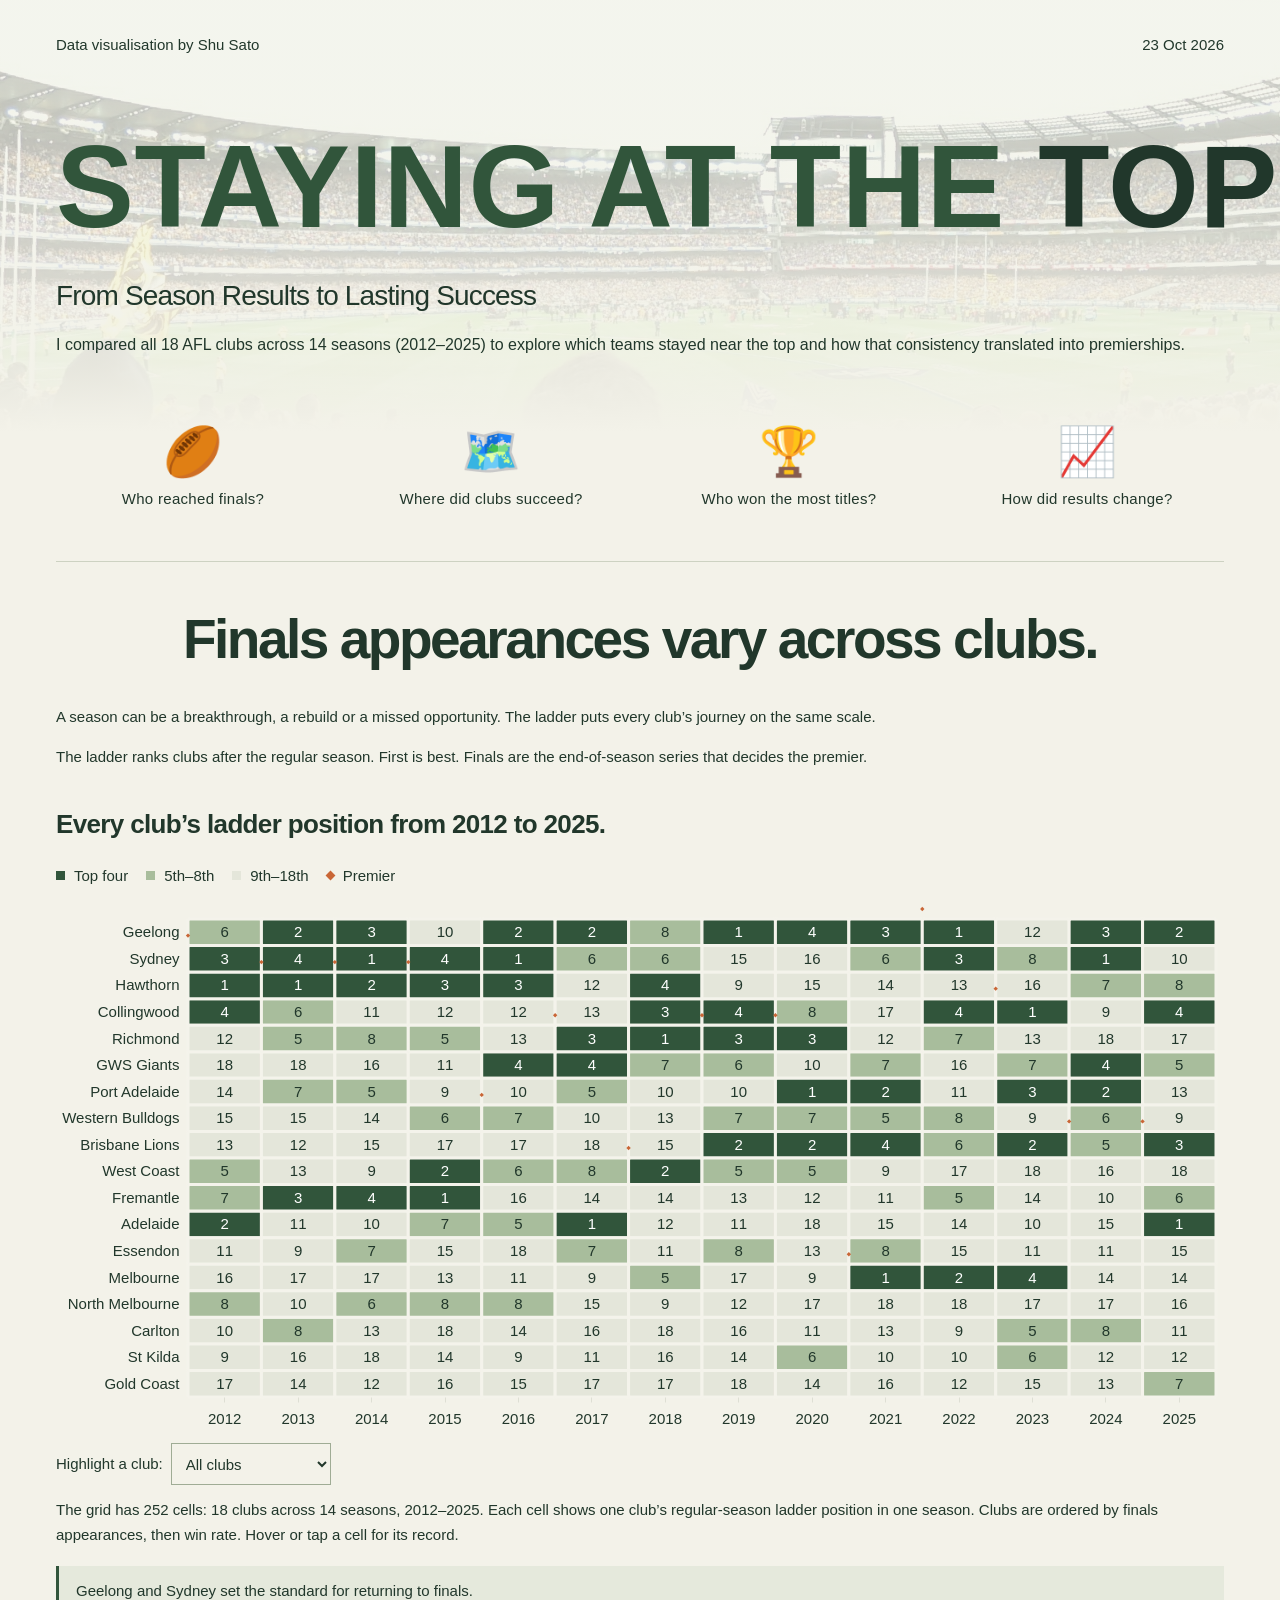
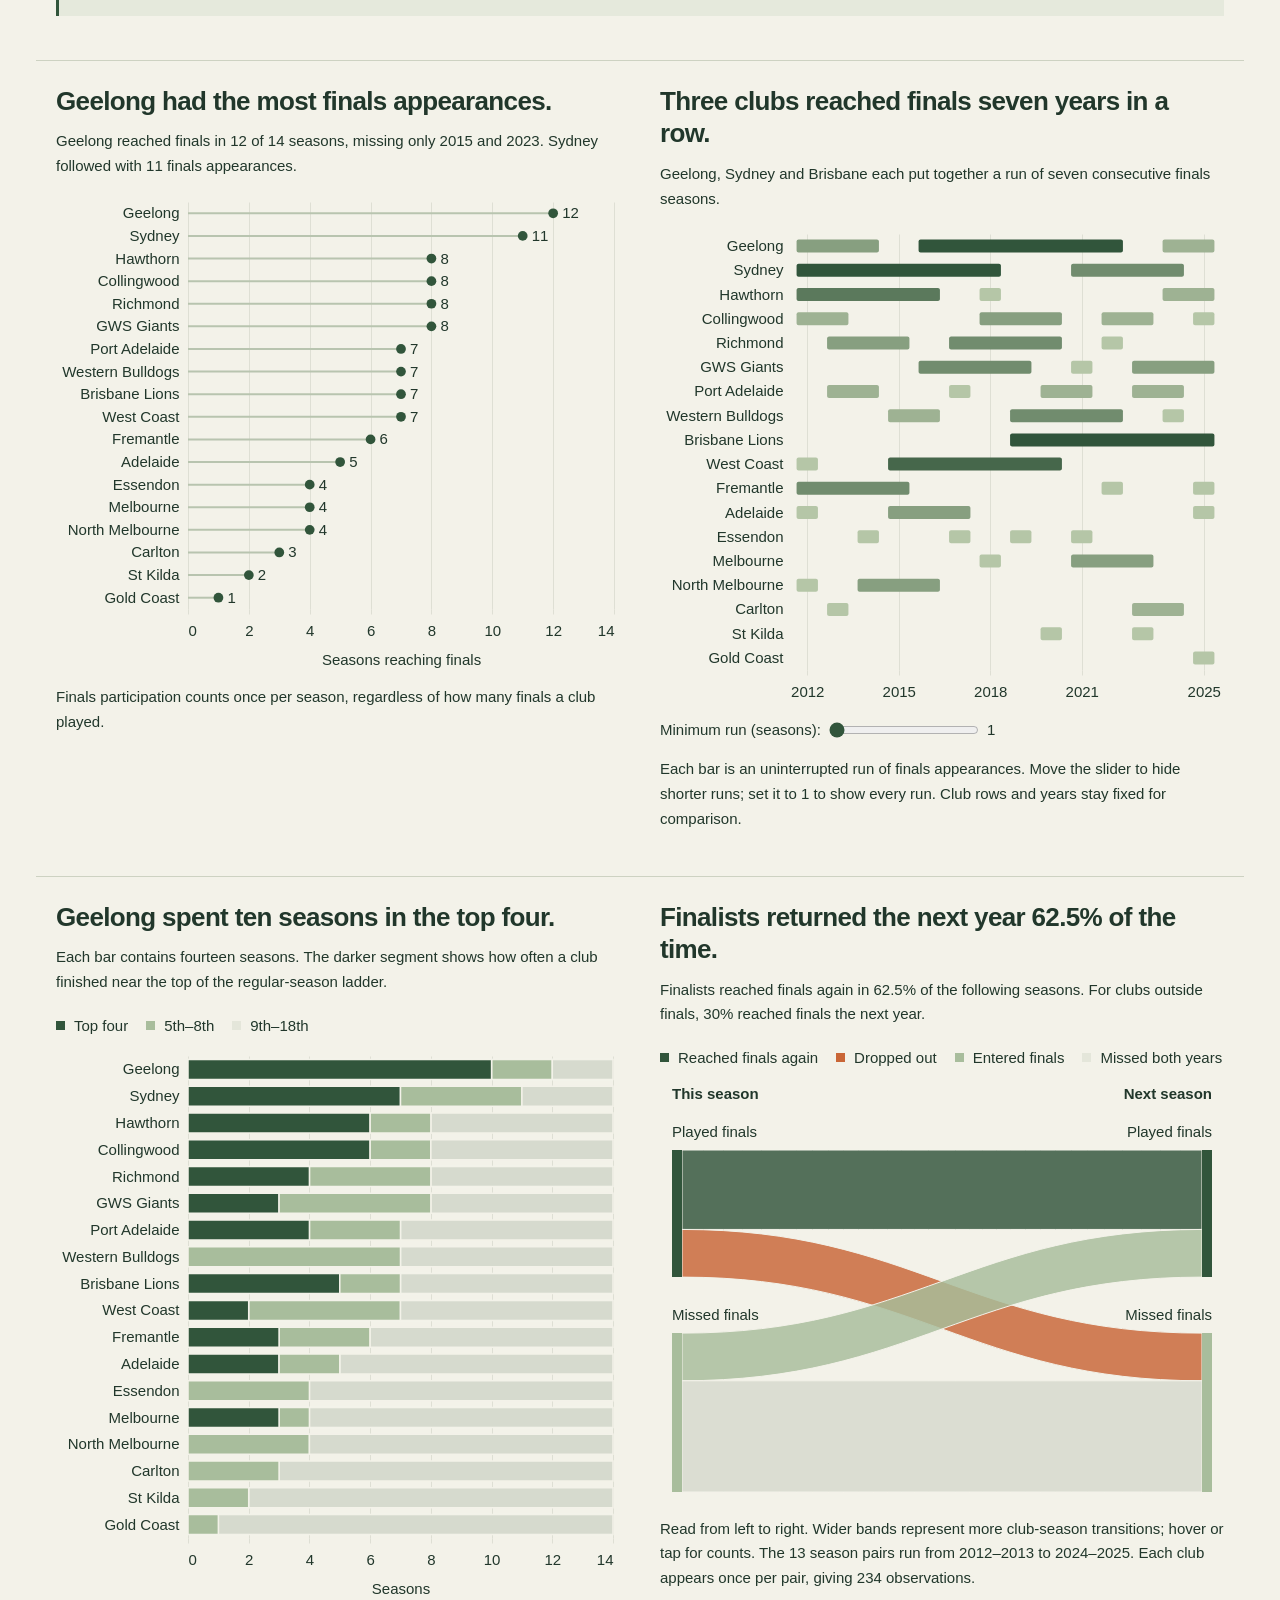
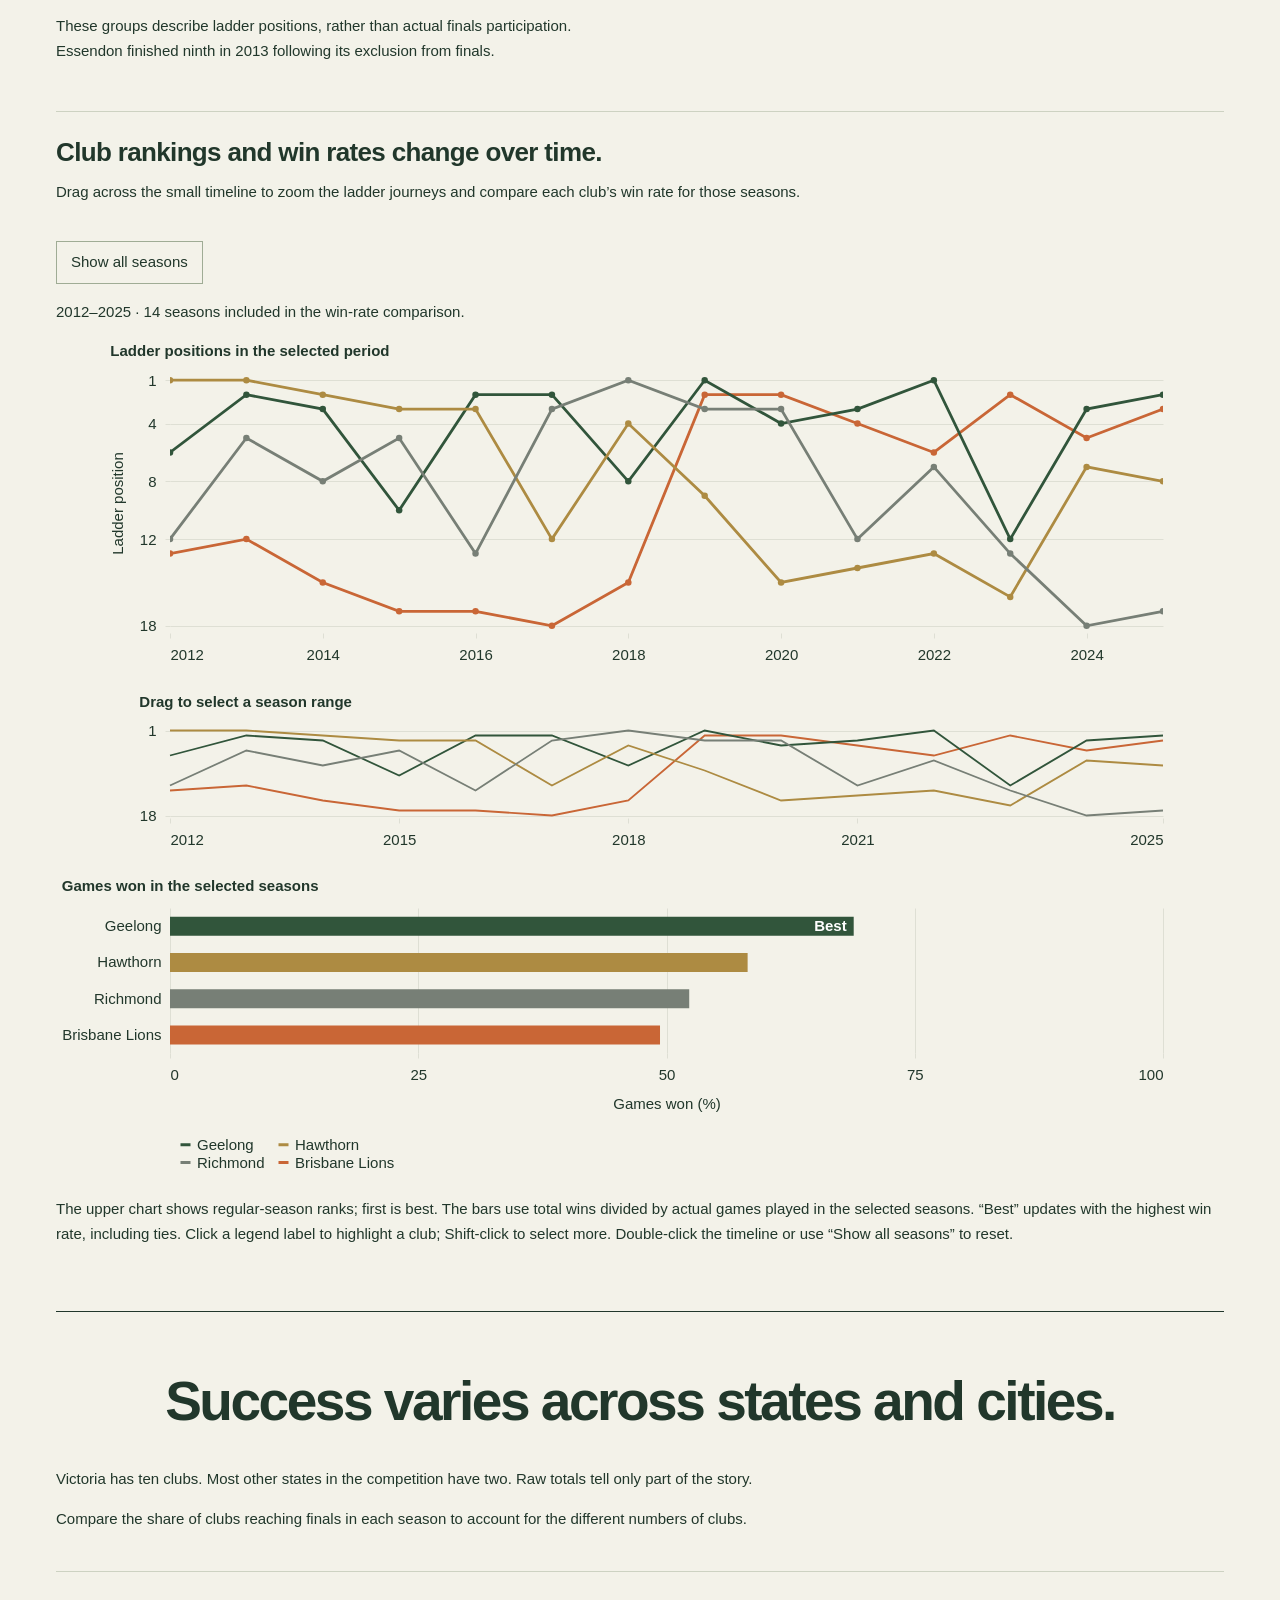
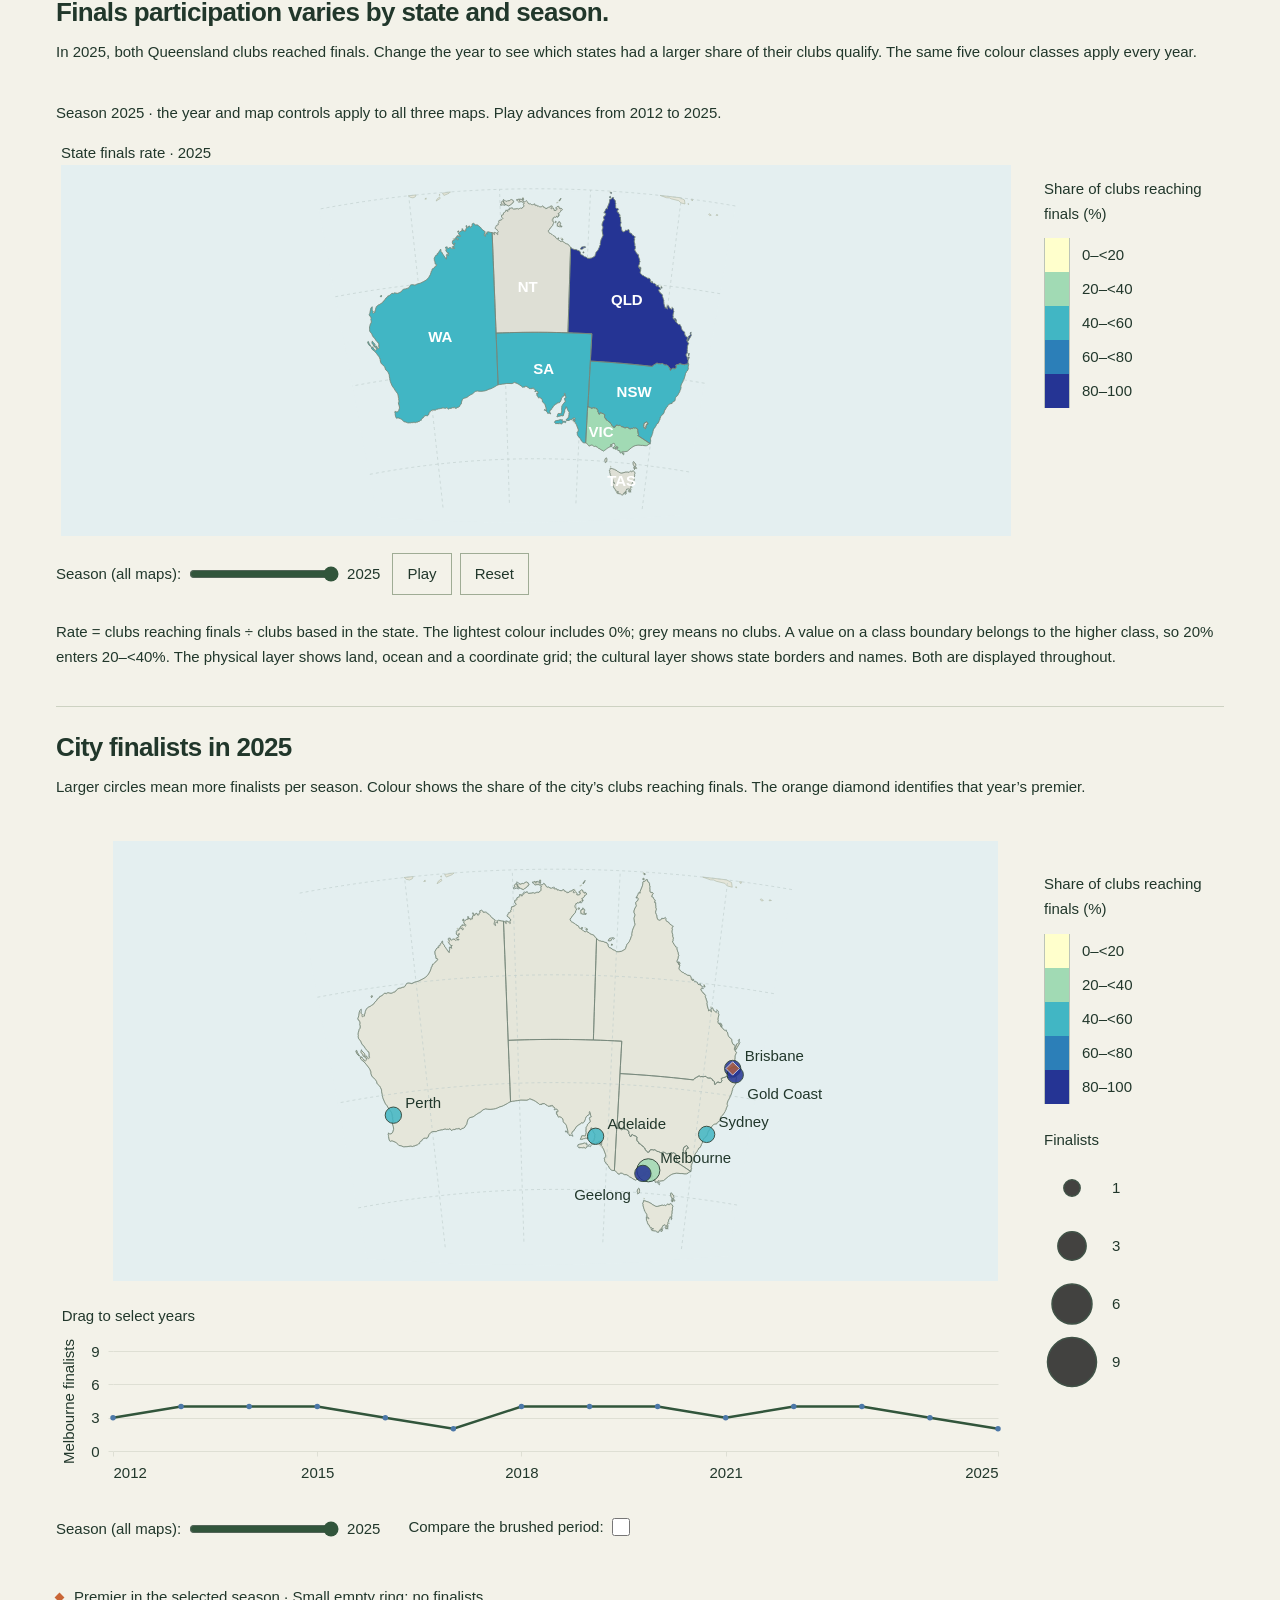
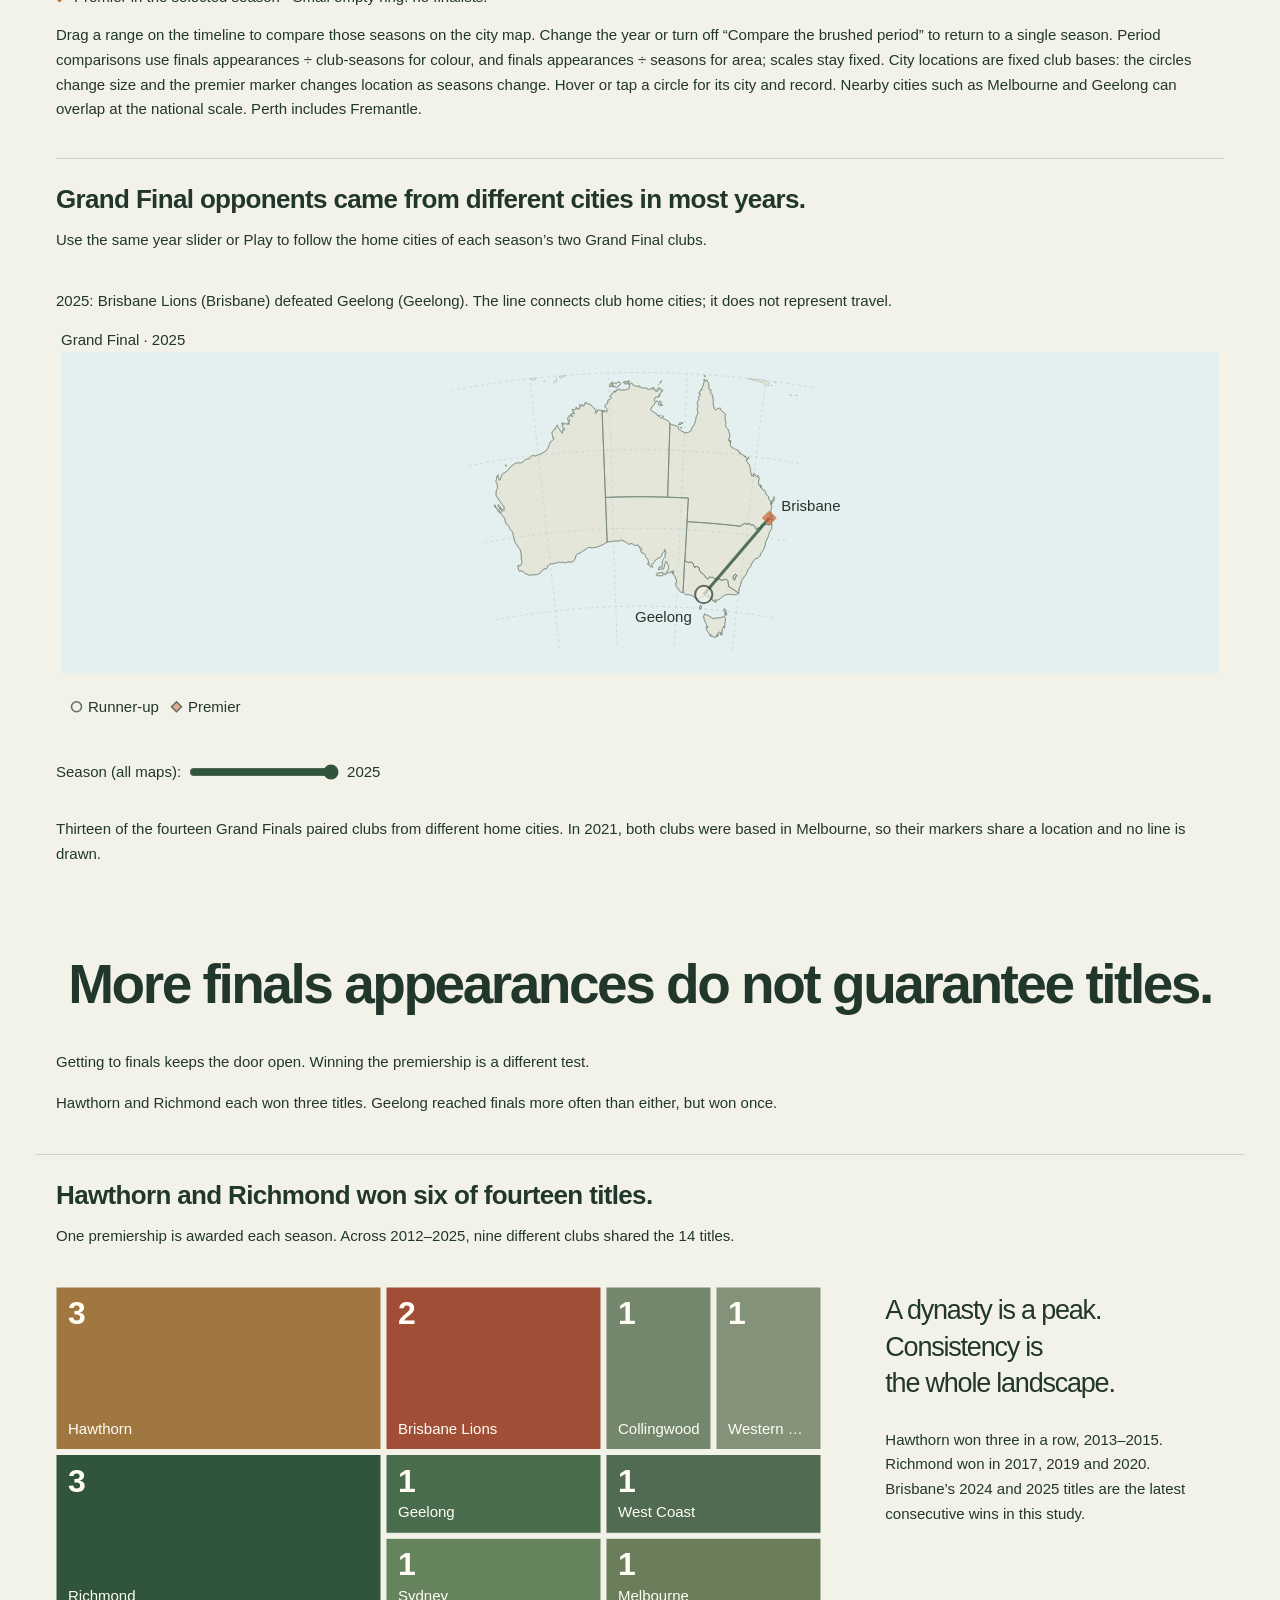
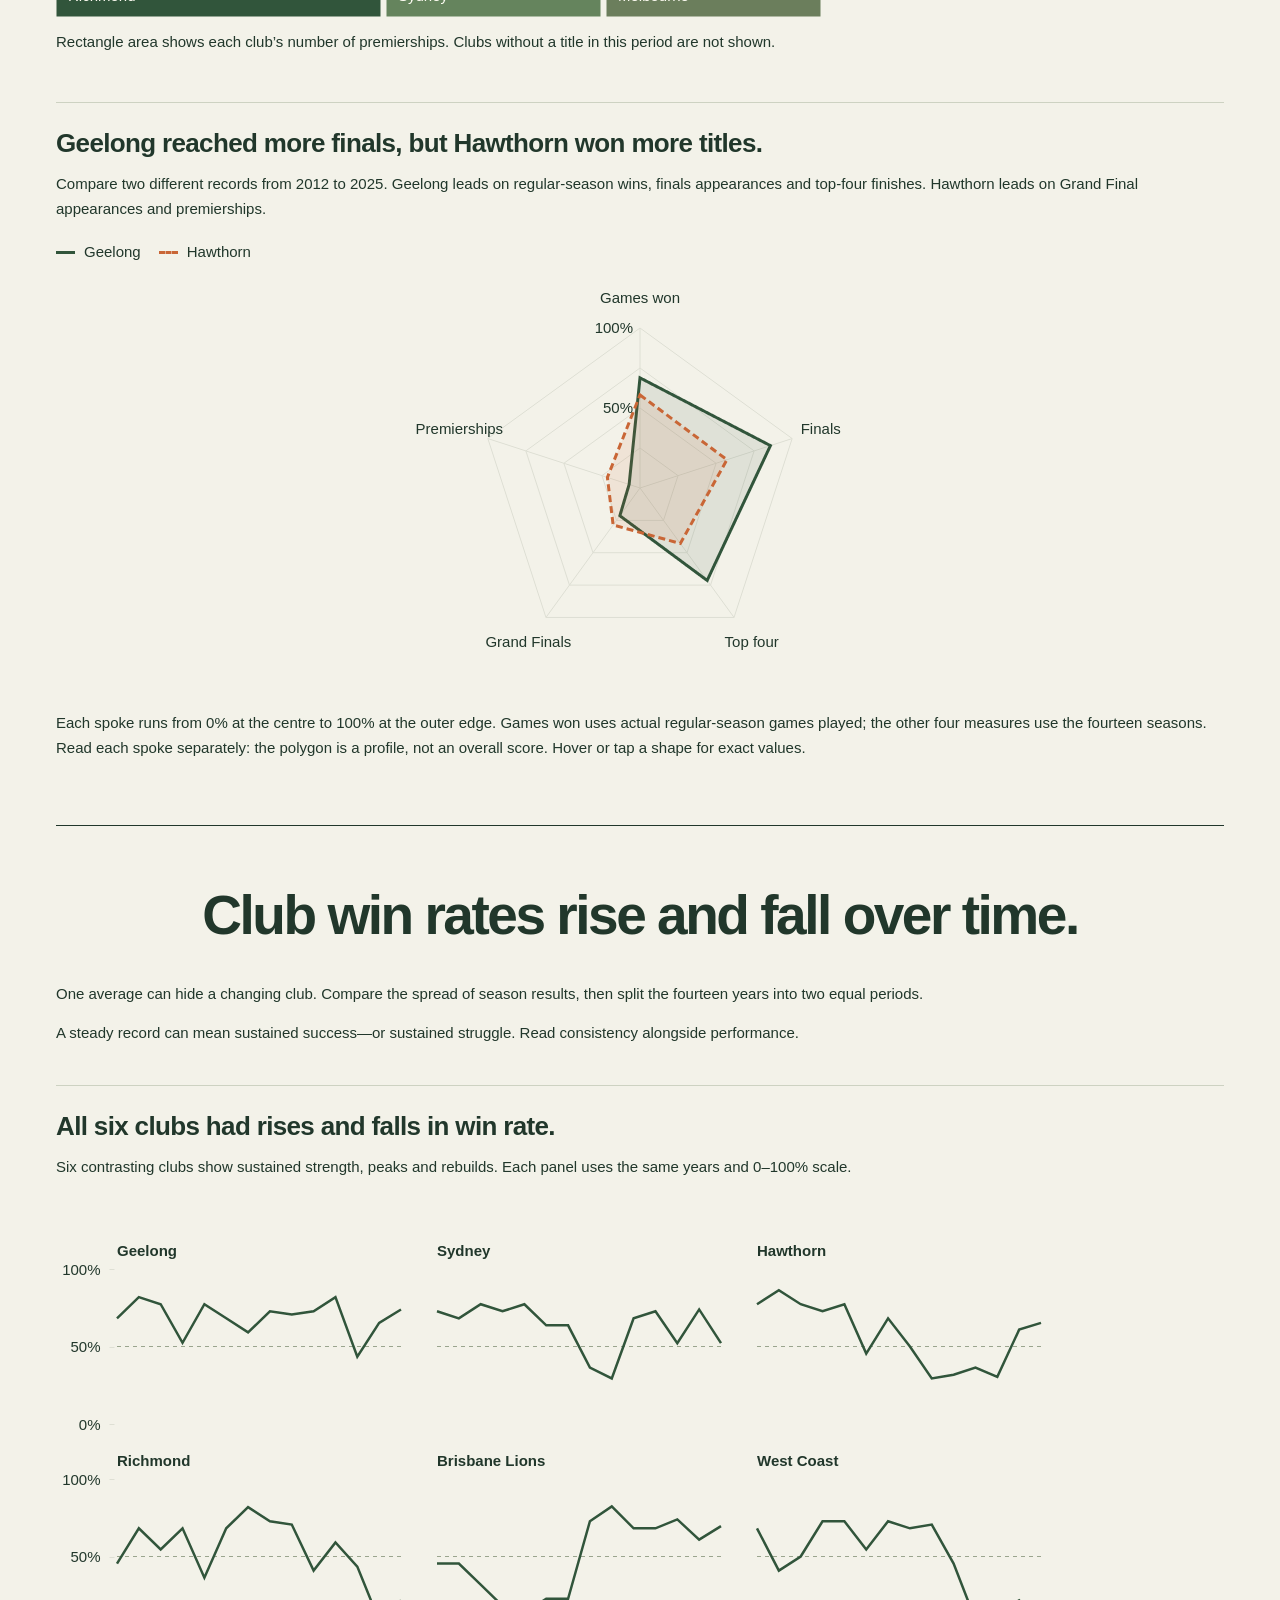
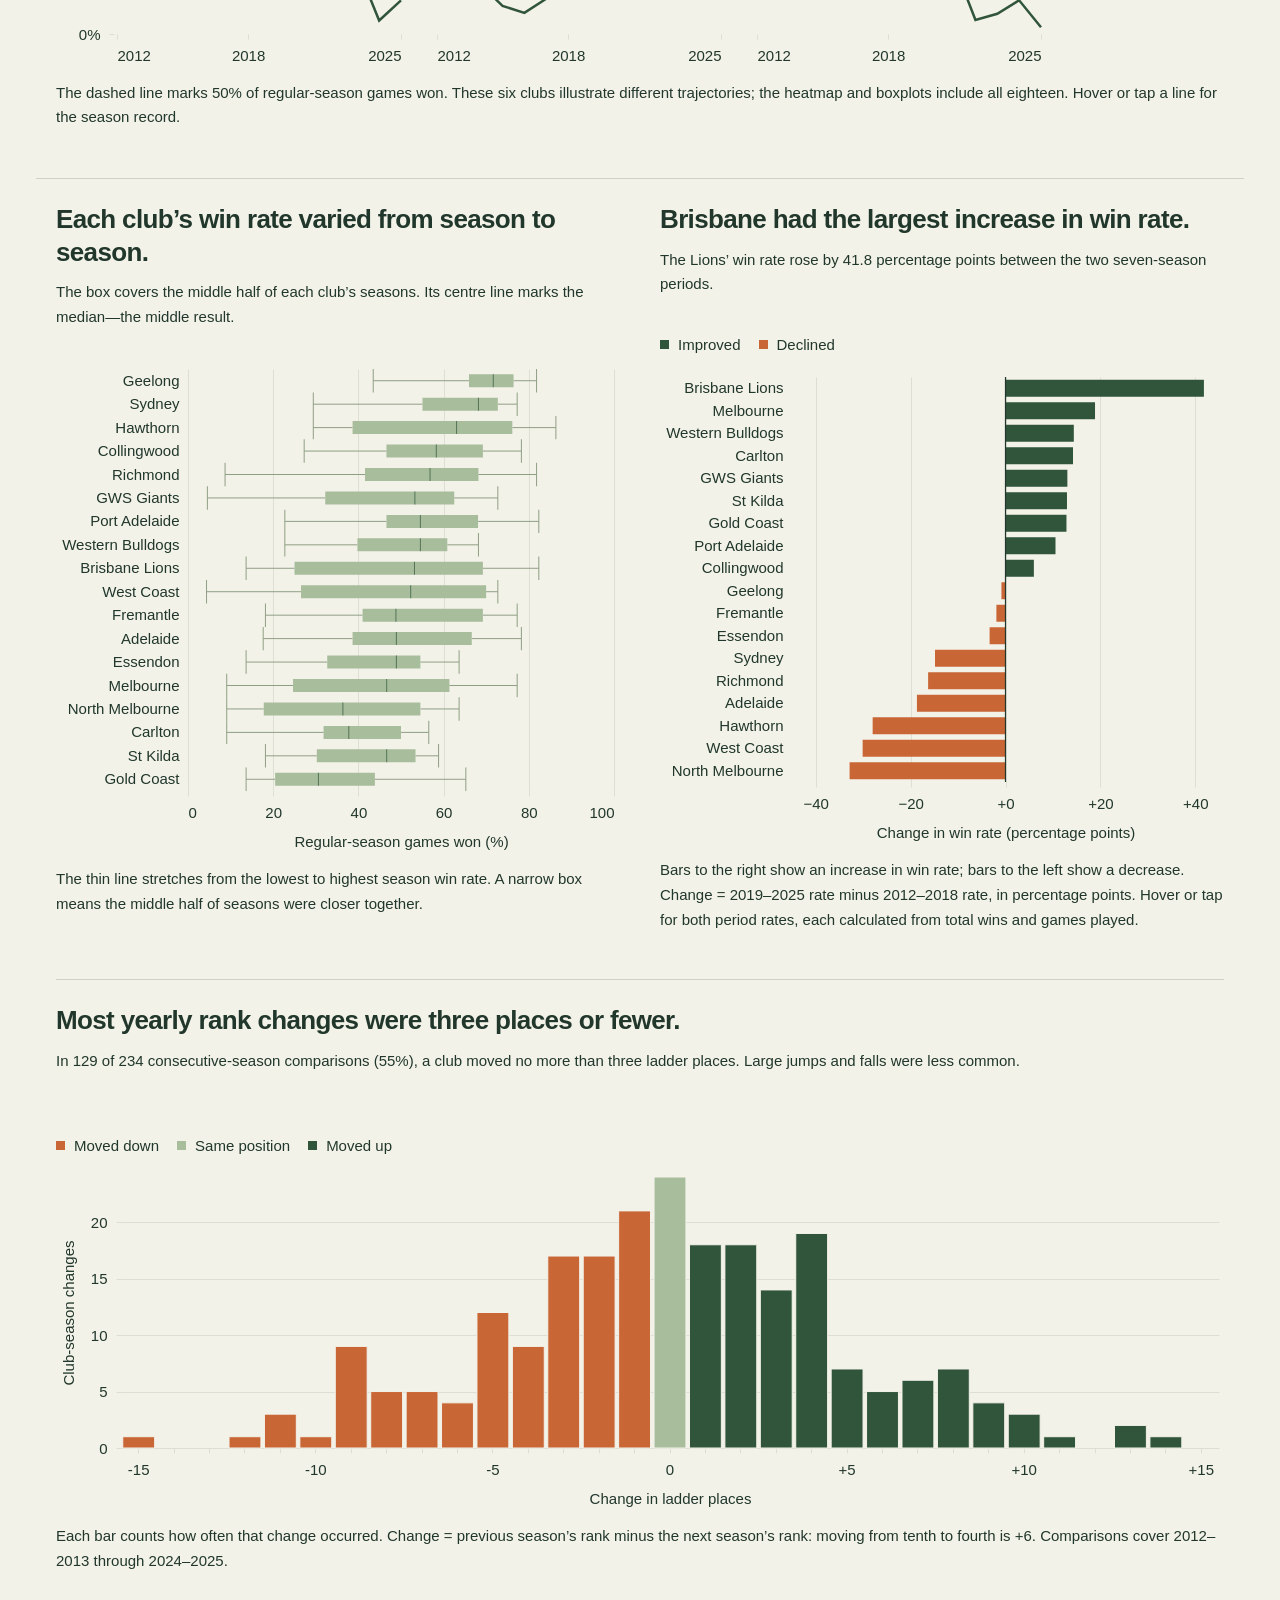
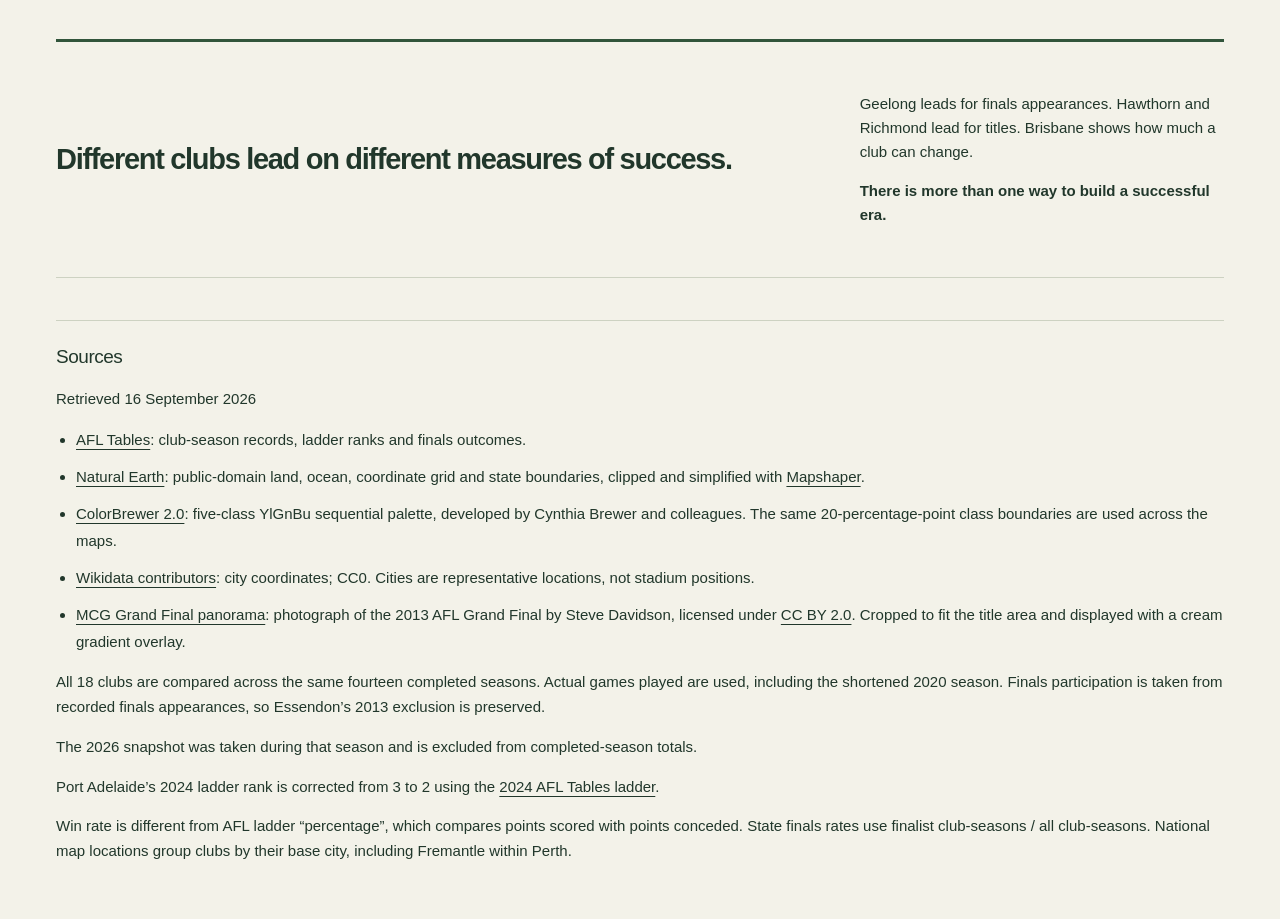
==== prototype/index.html @ c834de0d "Move the circle legend below the colour legend" ====
<!doctype html>
<html lang="en-AU">
<head>
  <meta charset="utf-8">
  <meta name="viewport" content="width=device-width, initial-scale=1">
  <meta name="description" content="Compare how consistently the 18 AFL teams performed from 2012 to 2025 using ladder positions, win rates, finals appearances and premierships.">
  <meta name="theme-color" content="#f3f2e9">
  <title>Staying at the Top of AFL — 2012–2025</title>
  <link rel="stylesheet" href="vendor/pure-min.css">
  <link rel="stylesheet" href="vendor/grids-responsive-min.css">
  <link rel="stylesheet" href="css/style.css?v=2b5070a44923">
  <script defer src="vendor/vega.min.js"></script>
  <script defer src="vendor/vega-lite.min.js"></script>
  <script defer src="vendor/vega-embed.min.js"></script>
  <script defer src="js/chart-layout.js?v=ffa0cdc99558"></script>
  <script defer src="js/map-controls.js?v=83d18b2ef654"></script>
  <script defer src="js/main.js?v=0613786c2d29"></script>
</head>
<body>
  <a class="skip-link" href="#story">Skip to the visualisations</a>
  <div class="page">
    <header class="masthead">
      <p class="masthead-label">Data visualisation by Shu Sato</p>
      <time class="masthead-meta" datetime="2026-10-23">23 Oct 2026</time>
    </header>
    <main id="story">
      <section class="hero" aria-labelledby="page-title">
        <div class="hero-copy">
          <h1 id="page-title">Staying at the <span class="hero-emphasis">Top</span> of AFL</h1>
          <p class="hero-subtitle">From Season Results to Lasting Success</p>
          <p class="hero-description">I compared all 18 AFL clubs across 14 seasons (2012–2025) to explore which teams stayed near the top and how that consistency translated into premierships.</p>
        </div>
      </section>

      <nav class="chapter-nav" aria-label="Explore the AFL story">
        <a href="#chapter-one"><span class="chapter-nav-icon" aria-hidden="true">🏉</span><span>Who reached finals?</span></a>
        <a href="#chapter-two"><span class="chapter-nav-icon" aria-hidden="true">🗺️</span><span>Where did clubs succeed?</span></a>
        <a href="#chapter-three"><span class="chapter-nav-icon" aria-hidden="true">🏆</span><span>Who won the most titles?</span></a>
        <a href="#chapter-four"><span class="chapter-nav-icon" aria-hidden="true">📈</span><span>How did results change?</span></a>
      </nav>

      <section class="chapter" aria-labelledby="chapter-one">
        <div class="section-intro pure-g">
          <div class="pure-u-1 pure-u-md-3-5"><h2 id="chapter-one">Finals appearances vary across clubs.</h2></div>
          <div class="pure-u-1 pure-u-md-2-5 intro-copy"><p>A season can be a breakthrough, a rebuild or a missed opportunity. The ladder puts every club’s journey on the same scale.</p><p class="micro">The ladder ranks clubs after the regular season. First is best. Finals are the end-of-season series that decides the premier.</p></div>
        </div>
        <figure>
          <div class="figure-heading"><div><h3>Every club’s ladder position from 2012 to 2025.</h3></div></div>
          <div class="chart-legend"><span><i class="legend-square green"></i> Top four</span><span><i class="legend-square sage"></i> 5th–8th</span><span><i class="legend-square neutral"></i> 9th–18th</span><span><i class="legend-diamond"></i> Premier</span></div>
          <div class="chart" data-spec="ladder_heatmap" aria-label="Heatmap of ladder positions for all 18 AFL clubs in each season from 2012 to 2025."></div>
          <figcaption>The grid has 252 cells: 18 clubs across 14 seasons, 2012–2025. Each cell shows one club’s regular-season ladder position in one season. Clubs are ordered by finals appearances, then win rate. Hover or tap a cell for its record.</figcaption>
          <p id="club-summary" class="selection-summary" aria-live="polite">Geelong and Sydney set the standard for returning to finals.</p>
        </figure>
        <div class="pure-g two-up">
          <figure class="pure-u-1 pure-u-lg-1-2 chart-column"><h3>Geelong had the most finals appearances.</h3><p class="chart-deck">Geelong reached finals in 12 of 14 seasons, missing only 2015 and 2023. Sydney followed with 11 finals appearances.</p><div class="chart" data-spec="finals_frequency" aria-label="Lollipop chart ranking clubs by number of finals seasons."></div><figcaption>Finals participation counts once per season, regardless of how many finals a club played.</figcaption></figure>
          <figure class="pure-u-1 pure-u-lg-1-2 chart-column"><h3>Three clubs reached finals seven years in a row.</h3><p class="chart-deck">Geelong, Sydney and Brisbane each put together a run of seven consecutive finals seasons.</p><div class="chart" data-spec="finals_streaks" aria-label="Timeline of uninterrupted runs of finals appearances by club."></div><figcaption>Each bar is an uninterrupted run of finals appearances. Move the slider to hide shorter runs; set it to 1 to show every run. Club rows and years stay fixed for comparison.</figcaption></figure>
        </div>
        <div class="pure-g two-up">
          <figure class="pure-u-1 pure-u-lg-1-2 chart-column">

            <h3>Geelong spent ten seasons in the top four.</h3>
            <p class="chart-deck">Each bar contains fourteen seasons. The darker segment shows how often a club finished near the top of the regular-season ladder.</p>
            <div class="chart-legend"><span><i class="legend-square green"></i> Top four</span><span><i class="legend-square sage"></i> 5th–8th</span><span><i class="legend-square neutral"></i> 9th–18th</span></div>
            <div class="chart" data-spec="rank_profiles" aria-label="Stacked bars showing seasons in the top four, fifth to eighth and ninth to eighteenth for each club."></div>
            <figcaption>These groups describe ladder positions, rather than actual finals participation. Essendon finished ninth in 2013 following its exclusion from finals.</figcaption>
          </figure>
          <figure class="pure-u-1 pure-u-lg-1-2 chart-column">

            <h3>Finalists returned the next year 62.5% of the time.</h3>
            <p class="chart-deck">Finalists reached finals again in 62.5% of the following seasons. For clubs outside finals, 30% reached finals the next year.</p>
            <div class="chart-legend"><span><i class="legend-square green"></i> Reached finals again</span><span><i class="legend-square orange"></i> Dropped out</span><span><i class="legend-square sage"></i> Entered finals</span><span><i class="legend-square neutral"></i> Missed both years</span></div>
            <div class="chart" data-spec="finals_return" aria-label="Sankey diagram of 234 club-season transitions: 65 stayed in finals, 39 dropped out, 39 entered finals and 91 missed both years."></div>
            <figcaption>Read from left to right. Wider bands represent more club-season transitions; hover or tap for counts. The 13 season pairs run from 2012–2013 to 2024–2025. Each club appears once per pair, giving 234 observations.</figcaption>
          </figure>
        </div>
        <figure class="figure-wide journey-figure">
          <h3>Club rankings and win rates change over time.</h3>
          <p class="chart-deck">Drag across the small timeline to zoom the ladder journeys and compare each club’s win rate for those seasons.</p>
          <div class="chart-actions"><button type="button" id="reset-journey">Show all seasons</button></div>
          <p id="journey-summary" class="micro" aria-live="polite">2012–2025 · 14 seasons included in the win-rate comparison.</p>
          <div class="chart" data-spec="ladder_bump" aria-label="Linked views: drag a season range in the overview to zoom four clubs’ ladder journeys and update their win-rate bars."></div>
          <figcaption>The upper chart shows regular-season ranks; first is best. The bars use total wins divided by actual games played in the selected seasons. “Best” updates with the highest win rate, including ties. Click a legend label to highlight a club; Shift-click to select more. Double-click the timeline or use “Show all seasons” to reset.</figcaption>
        </figure>
      </section>

      <section class="chapter geography" aria-labelledby="chapter-two">
        <div class="section-intro pure-g"><div class="pure-u-1 pure-u-md-3-5"><h2 id="chapter-two">Success varies across states and cities.</h2></div><div class="pure-u-1 pure-u-md-2-5 intro-copy"><p>Victoria has ten clubs. Most other states in the competition have two. Raw totals tell only part of the story.</p><p class="micro">Compare the share of clubs reaching finals in each season to account for the different numbers of clubs.</p></div></div>
        <figure class="figure-wide map-study">
          <h3>Finals participation varies by state and season.</h3>
          <p class="chart-deck">In 2025, both Queensland clubs reached finals. Change the year to see which states had a larger share of their clubs qualify. The same five colour classes apply every year.</p>
          <p id="map-season-summary" class="micro" aria-live="polite">Season 2025 · the controls below apply to all three maps.</p>
          <div class="map-with-legend">
            <div class="map-panel">
              <div class="chart" data-spec="state_choropleth" aria-label="Interactive choropleth with season selection, physical and cultural layers, and five fixed finals-rate classes."></div>
              <div class="map-controls-row">
                <div id="map-season-control" class="vega-bindings"></div>
                <div class="chart-actions"><button type="button" id="play-map" aria-pressed="false">Play</button><button type="button" id="reset-map">Reset</button></div>
              </div>
            </div>
            <aside class="map-legend" aria-label="Finals rate: five fixed percentage classes">
              <p class="micro">Share of clubs reaching finals (%)</p>
              <div class="map-rate-legend"><span style="--swatch:#ffffcc">0–&lt;20</span><span style="--swatch:#a1dab4">20–&lt;40</span><span style="--swatch:#41b6c4">40–&lt;60</span><span style="--swatch:#2c7fb8">60–&lt;80</span><span style="--swatch:#253494">80–100</span></div>
            </aside>
          </div>
          <figcaption>Rate = clubs reaching finals ÷ clubs based in the state. The lightest colour includes 0%; grey means no clubs. A value on a class boundary belongs to the higher class, so 20% enters 20–&lt;40%. The physical layer shows land, ocean and a coordinate grid; the cultural layer shows state borders and names. Both are displayed throughout.</figcaption>
        </figure>
        <figure class="figure-wide map-study">
          <h3 id="map-period-summary" aria-live="polite">City finalists in 2025</h3>
          <p class="chart-deck">Larger circles mean more finalists per season. Colour shows the share of the city’s clubs reaching finals. The orange diamond identifies that year’s premier.</p>
          <div class="map-with-legend">
            <div class="chart" data-spec="premiership_symbols" aria-label="Proportional-symbol map of finalists by home city, linked to a time brush. Circle area shows finalists per season and colour shows finals rate."></div>
            <aside class="map-legend" aria-label="Map legends: finals rate and finalists per season">
              <p class="micro">Share of clubs reaching finals (%)</p>
              <div class="map-rate-legend"><span style="--swatch:#ffffcc">0–&lt;20</span><span style="--swatch:#a1dab4">20–&lt;40</span><span style="--swatch:#41b6c4">40–&lt;60</span><span style="--swatch:#2c7fb8">60–&lt;80</span><span style="--swatch:#253494">80–100</span></div>
              <div class="map-size-legend" role="group" aria-label="Circle size: finalists per season">
                <p class="micro">Finalists</p>
                <!-- Match Vega's fixed size scale: radius = sqrt(2400 × count / 9) / 2. -->
                <ul>
                  <li><svg width="56" height="54" viewBox="0 0 56 54" aria-hidden="true"><circle cx="28" cy="27" r="8.165"/></svg><span>1</span></li>
                  <li><svg width="56" height="54" viewBox="0 0 56 54" aria-hidden="true"><circle cx="28" cy="27" r="14.142"/></svg><span>3</span></li>
                  <li><svg width="56" height="54" viewBox="0 0 56 54" aria-hidden="true"><circle cx="28" cy="27" r="20"/></svg><span>6</span></li>
                  <li><svg width="56" height="54" viewBox="0 0 56 54" aria-hidden="true"><circle cx="28" cy="27" r="24.495"/></svg><span>9</span></li>
                </ul>
              </div>
            </aside>
          </div>
          <p class="map-key micro"><i class="legend-diamond" aria-hidden="true"></i> Premier in the selected season · Small empty ring: no finalists.</p>
          <figcaption>Drag a range on the timeline to compare those seasons on the city map. Change the year or turn off “Compare the brushed period” to return to a single season. Period comparisons use finals appearances ÷ club-seasons for colour, and finals appearances ÷ seasons for area; scales stay fixed. City locations are fixed club bases: the circles change size and the premier marker changes location as seasons change. Hover or tap a circle for its city and record. Nearby cities such as Melbourne and Geelong can overlap at the national scale. Perth includes Fremantle.</figcaption>
        </figure>
        <figure class="figure-wide map-study">
          <h3>Grand Final opponents came from different cities in most years.</h3>
          <p class="chart-deck">Use the same year slider or Play to follow the home cities of each season’s two Grand Final clubs.</p>
          <p id="map-final-summary" class="micro" aria-live="polite">2025: Brisbane Lions (Brisbane) defeated Geelong (Geelong).</p>
          <div class="chart" data-spec="grand_final_flows" aria-label="Time-selectable connection map between Grand Final opponents’ home cities, with premier and runner-up markers."></div>
          <figcaption>Thirteen of the fourteen Grand Finals paired clubs from different home cities. In 2021, both clubs were based in Melbourne, so their markers share a location and no line is drawn.</figcaption>
        </figure>
      </section>

      <section class="chapter" aria-labelledby="chapter-three">
        <div class="section-intro pure-g"><div class="pure-u-1 pure-u-md-3-5"><h2 id="chapter-three">More finals appearances do not guarantee titles.</h2></div><div class="pure-u-1 pure-u-md-2-5 intro-copy"><p>Getting to finals keeps the door open. Winning the premiership is a different test.</p><p>Hawthorn and Richmond each won three titles. Geelong reached finals more often than either, but won once.</p></div></div>
        <div class="pure-g trophy-section"><figure class="pure-u-1 pure-u-lg-2-3 chart-column"><h3>Hawthorn and Richmond won six of fourteen titles.</h3><p class="chart-deck">One premiership is awarded each season. Across 2012–2025, nine different clubs shared the 14 titles.</p><div class="chart treemap" data-spec="premiership_treemap" aria-label="Treemap of premiership totals, with Hawthorn and Richmond winning three each."></div><figcaption>Rectangle area shows each club’s number of premierships. Clubs without a title in this period are not shown.</figcaption></figure><aside class="pure-u-1 pure-u-lg-1-3 trophy-note"><p class="pull-quote">A dynasty is a peak.<br>Consistency is<br>the whole landscape.</p><p class="micro">Hawthorn won three in a row, 2013–2015. Richmond won in 2017, 2019 and 2020. Brisbane’s 2024 and 2025 titles are the latest consecutive wins in this study.</p></aside></div>
        <figure class="figure-wide profile-feature">

          <h3>Geelong reached more finals, but Hawthorn won more titles.</h3>
          <p class="chart-deck">Compare two different records from 2012 to 2025. Geelong leads on regular-season wins, finals appearances and top-four finishes. Hawthorn leads on Grand Final appearances and premierships.</p>
          <div class="chart-legend"><span><i class="legend-line green"></i> Geelong</span><span><i class="legend-line orange dashed"></i> Hawthorn</span></div>
          <div class="chart" data-spec="success_radar" aria-label="Radar chart comparing Geelong and Hawthorn across win rate, finals rate, top-four finishes, Grand Final appearances and premierships, with each axis ranging from zero to 100 percent."></div>
          <figcaption>Each spoke runs from 0% at the centre to 100% at the outer edge. Games won uses actual regular-season games played; the other four measures use the fourteen seasons. Read each spoke separately: the polygon is a profile, not an overall score. Hover or tap a shape for exact values.</figcaption>
        </figure>
      </section>

      <section class="chapter final-chapter" aria-labelledby="chapter-four">
        <div class="section-intro pure-g"><div class="pure-u-1 pure-u-md-3-5"><h2 id="chapter-four">Club win rates rise and fall over time.</h2></div><div class="pure-u-1 pure-u-md-2-5 intro-copy"><p>One average can hide a changing club. Compare the spread of season results, then split the fourteen years into two equal periods.</p><p class="micro">A steady record can mean sustained success—or sustained struggle. Read consistency alongside performance.</p></div></div>
        <figure class="figure-wide small-multiples-figure">
          <h3>All six clubs had rises and falls in win rate.</h3>
          <p class="chart-deck">Six contrasting clubs show sustained strength, peaks and rebuilds. Each panel uses the same years and 0–100% scale.</p>
          <div class="chart" data-spec="club_small_multiples" aria-label="Small multiples of annual win rates for Geelong, Sydney, Hawthorn, Richmond, Brisbane Lions and West Coast, all on the same scales."></div>
          <figcaption>The dashed line marks 50% of regular-season games won. These six clubs illustrate different trajectories; the heatmap and boxplots include all eighteen. Hover or tap a line for the season record.</figcaption>
        </figure>
        <div class="pure-g two-up"><figure class="pure-u-1 pure-u-lg-1-2 chart-column"><h3>Each club’s win rate varied from season to season.</h3><p class="chart-deck">The box covers the middle half of each club’s seasons. Its centre line marks the median—the middle result.</p><div class="chart" data-spec="season_boxplot" aria-label="Boxplots showing the distribution of season win rates for each club."></div><figcaption>The thin line stretches from the lowest to highest season win rate. A narrow box means the middle half of seasons were closer together.</figcaption></figure><figure class="pure-u-1 pure-u-lg-1-2 chart-column"><h3>Brisbane had the largest increase in win rate.</h3><p class="chart-deck">The Lions’ win rate rose by 41.8 percentage points between the two seven-season periods.</p><div class="chart-legend"><span><i class="legend-square green"></i> Improved</span><span><i class="legend-square orange"></i> Declined</span></div><div class="chart" data-spec="era_change" aria-label="Diverging bars showing the change in each club’s win rate from 2012–2018 to 2019–2025; bars to the right show improvement."></div><figcaption>Bars to the right show an increase in win rate; bars to the left show a decrease. Change = 2019–2025 rate minus 2012–2018 rate, in percentage points. Hover or tap for both period rates, each calculated from total wins and games played.</figcaption></figure></div>
        <figure class="figure-wide journey-figure">

          <h3>Most yearly rank changes were three places or fewer.</h3>
          <p class="chart-deck">In 129 of 234 consecutive-season comparisons (55%), a club moved no more than three ladder places. Large jumps and falls were less common.</p>
          <div class="chart-legend"><span><i class="legend-square orange"></i> Moved down</span><span><i class="legend-square sage"></i> Same position</span><span><i class="legend-square green"></i> Moved up</span></div>
          <div class="chart" data-spec="rank_changes" aria-label="Histogram of year-to-year ladder changes across 234 club-season comparisons; positive changes indicate improvement."></div>
          <figcaption>Each bar counts how often that change occurred. Change = previous season’s rank minus the next season’s rank: moving from tenth to fourth is +6. Comparisons cover 2012–2013 through 2024–2025.</figcaption>
        </figure>
        <div class="closing pure-g"><div class="pure-u-1 pure-u-md-2-3"><h2>Different clubs lead on different measures of success.</h2></div><div class="pure-u-1 pure-u-md-1-3"><p>Geelong leads for finals appearances. Hawthorn and Richmond lead for titles. Brisbane shows how much a club can change.</p><p><strong>There is more than one way to build a successful era.</strong></p></div></div>
      </section>

      <section class="sources" aria-labelledby="sources-title">
        <h3 id="sources-title">Sources</h3>
        <p class="micro">Retrieved <time datetime="2026-09-16">16 September 2026</time></p>
        <ul>
          <li><a href="https://afltables.com/afl/teams/geelong/season.html">AFL Tables</a>: club-season records, ladder ranks and finals outcomes.</li>
          <li><a href="https://www.naturalearthdata.com/downloads/">Natural Earth</a>: public-domain land, ocean, coordinate grid and state boundaries, clipped and simplified with <a href="https://mapshaper.org/">Mapshaper</a>.</li>
          <li><a href="https://colorbrewer2.org/#type=sequential&amp;scheme=YlGnBu&amp;n=5">ColorBrewer 2.0</a>: five-class YlGnBu sequential palette, developed by Cynthia Brewer and colleagues. The same 20-percentage-point class boundaries are used across the maps.</li>
          <li><a href="https://www.wikidata.org/">Wikidata contributors</a>: city coordinates; CC0. Cities are representative locations, not stadium positions.</li>
          <li><a href="https://commons.wikimedia.org/wiki/File:MCG_Grand_Final_panorama.jpg">MCG Grand Final panorama</a>: photograph of the 2013 AFL Grand Final by Steve Davidson, licensed under <a href="https://creativecommons.org/licenses/by/2.0/">CC BY 2.0</a>. Cropped to fit the title area and displayed with a cream gradient overlay.</li>
        </ul>
        <p class="micro">All 18 clubs are compared across the same fourteen completed seasons. Actual games played are used, including the shortened 2020 season. Finals participation is taken from recorded finals appearances, so Essendon’s 2013 exclusion is preserved.</p>
        <p class="micro">The 2026 snapshot was taken during that season and is excluded from completed-season totals.</p>
        <p class="micro">Port Adelaide’s 2024 ladder rank is corrected from 3 to 2 using the <a href="https://afltables.com/afl/seas/2024.html#lad">2024 AFL Tables ladder</a>.</p>
        <p class="micro">Win rate is different from AFL ladder “percentage”, which compares points scored with points conceded. State finals rates use finalist club-seasons / all club-seasons. National map locations group clubs by their base city, including Fremantle within Perth.</p>
      </section>
    </main>
  </div>
  <noscript><p class="noscript-note">Enable JavaScript to view the charts. Original data sources are listed above.</p></noscript>
</body>
</html>
---- prototype/vendor/grids-responsive-min.css ----
/*!
Pure v3.0.0
Copyright 2013 Yahoo!
Licensed under the BSD License.
https://github.com/pure-css/pure/blob/master/LICENSE
*/
@media screen and (min-width:35.5em){.pure-u-sm-1,.pure-u-sm-1-1,.pure-u-sm-1-12,.pure-u-sm-1-2,.pure-u-sm-1-24,.pure-u-sm-1-3,.pure-u-sm-1-4,.pure-u-sm-1-5,.pure-u-sm-1-6,.pure-u-sm-1-8,.pure-u-sm-10-24,.pure-u-sm-11-12,.pure-u-sm-11-24,.pure-u-sm-12-24,.pure-u-sm-13-24,.pure-u-sm-14-24,.pure-u-sm-15-24,.pure-u-sm-16-24,.pure-u-sm-17-24,.pure-u-sm-18-24,.pure-u-sm-19-24,.pure-u-sm-2-24,.pure-u-sm-2-3,.pure-u-sm-2-5,.pure-u-sm-20-24,.pure-u-sm-21-24,.pure-u-sm-22-24,.pure-u-sm-23-24,.pure-u-sm-24-24,.pure-u-sm-3-24,.pure-u-sm-3-4,.pure-u-sm-3-5,.pure-u-sm-3-8,.pure-u-sm-4-24,.pure-u-sm-4-5,.pure-u-sm-5-12,.pure-u-sm-5-24,.pure-u-sm-5-5,.pure-u-sm-5-6,.pure-u-sm-5-8,.pure-u-sm-6-24,.pure-u-sm-7-12,.pure-u-sm-7-24,.pure-u-sm-7-8,.pure-u-sm-8-24,.pure-u-sm-9-24{display:inline-block;letter-spacing:normal;word-spacing:normal;vertical-align:top;text-rendering:auto}.pure-u-sm-1-24{width:4.1667%}.pure-u-sm-1-12,.pure-u-sm-2-24{width:8.3333%}.pure-u-sm-1-8,.pure-u-sm-3-24{width:12.5%}.pure-u-sm-1-6,.pure-u-sm-4-24{width:16.6667%}.pure-u-sm-1-5{width:20%}.pure-u-sm-5-24{width:20.8333%}.pure-u-sm-1-4,.pure-u-sm-6-24{width:25%}.pure-u-sm-7-24{width:29.1667%}.pure-u-sm-1-3,.pure-u-sm-8-24{width:33.3333%}.pure-u-sm-3-8,.pure-u-sm-9-24{width:37.5%}.pure-u-sm-2-5{width:40%}.pure-u-sm-10-24,.pure-u-sm-5-12{width:41.6667%}.pure-u-sm-11-24{width:45.8333%}.pure-u-sm-1-2,.pure-u-sm-12-24{width:50%}.pure-u-sm-13-24{width:54.1667%}.pure-u-sm-14-24,.pure-u-sm-7-12{width:58.3333%}.pure-u-sm-3-5{width:60%}.pure-u-sm-15-24,.pure-u-sm-5-8{width:62.5%}.pure-u-sm-16-24,.pure-u-sm-2-3{width:66.6667%}.pure-u-sm-17-24{width:70.8333%}.pure-u-sm-18-24,.pure-u-sm-3-4{width:75%}.pure-u-sm-19-24{width:79.1667%}.pure-u-sm-4-5{width:80%}.pure-u-sm-20-24,.pure-u-sm-5-6{width:83.3333%}.pure-u-sm-21-24,.pure-u-sm-7-8{width:87.5%}.pure-u-sm-11-12,.pure-u-sm-22-24{width:91.6667%}.pure-u-sm-23-24{width:95.8333%}.pure-u-sm-1,.pure-u-sm-1-1,.pure-u-sm-24-24,.pure-u-sm-5-5{width:100%}}@media screen and (min-width:48em){.pure-u-md-1,.pure-u-md-1-1,.pure-u-md-1-12,.pure-u-md-1-2,.pure-u-md-1-24,.pure-u-md-1-3,.pure-u-md-1-4,.pure-u-md-1-5,.pure-u-md-1-6,.pure-u-md-1-8,.pure-u-md-10-24,.pure-u-md-11-12,.pure-u-md-11-24,.pure-u-md-12-24,.pure-u-md-13-24,.pure-u-md-14-24,.pure-u-md-15-24,.pure-u-md-16-24,.pure-u-md-17-24,.pure-u-md-18-24,.pure-u-md-19-24,.pure-u-md-2-24,.pure-u-md-2-3,.pure-u-md-2-5,.pure-u-md-20-24,.pure-u-md-21-24,.pure-u-md-22-24,.pure-u-md-23-24,.pure-u-md-24-24,.pure-u-md-3-24,.pure-u-md-3-4,.pure-u-md-3-5,.pure-u-md-3-8,.pure-u-md-4-24,.pure-u-md-4-5,.pure-u-md-5-12,.pure-u-md-5-24,.pure-u-md-5-5,.pure-u-md-5-6,.pure-u-md-5-8,.pure-u-md-6-24,.pure-u-md-7-12,.pure-u-md-7-24,.pure-u-md-7-8,.pure-u-md-8-24,.pure-u-md-9-24{display:inline-block;letter-spacing:normal;word-spacing:normal;vertical-align:top;text-rendering:auto}.pure-u-md-1-24{width:4.1667%}.pure-u-md-1-12,.pure-u-md-2-24{width:8.3333%}.pure-u-md-1-8,.pure-u-md-3-24{width:12.5%}.pure-u-md-1-6,.pure-u-md-4-24{width:16.6667%}.pure-u-md-1-5{width:20%}.pure-u-md-5-24{width:20.8333%}.pure-u-md-1-4,.pure-u-md-6-24{width:25%}.pure-u-md-7-24{width:29.1667%}.pure-u-md-1-3,.pure-u-md-8-24{width:33.3333%}.pure-u-md-3-8,.pure-u-md-9-24{width:37.5%}.pure-u-md-2-5{width:40%}.pure-u-md-10-24,.pure-u-md-5-12{width:41.6667%}.pure-u-md-11-24{width:45.8333%}.pure-u-md-1-2,.pure-u-md-12-24{width:50%}.pure-u-md-13-24{width:54.1667%}.pure-u-md-14-24,.pure-u-md-7-12{width:58.3333%}.pure-u-md-3-5{width:60%}.pure-u-md-15-24,.pure-u-md-5-8{width:62.5%}.pure-u-md-16-24,.pure-u-md-2-3{width:66.6667%}.pure-u-md-17-24{width:70.8333%}.pure-u-md-18-24,.pure-u-md-3-4{width:75%}.pure-u-md-19-24{width:79.1667%}.pure-u-md-4-5{width:80%}.pure-u-md-20-24,.pure-u-md-5-6{width:83.3333%}.pure-u-md-21-24,.pure-u-md-7-8{width:87.5%}.pure-u-md-11-12,.pure-u-md-22-24{width:91.6667%}.pure-u-md-23-24{width:95.8333%}.pure-u-md-1,.pure-u-md-1-1,.pure-u-md-24-24,.pure-u-md-5-5{width:100%}}@media screen and (min-width:64em){.pure-u-lg-1,.pure-u-lg-1-1,.pure-u-lg-1-12,.pure-u-lg-1-2,.pure-u-lg-1-24,.pure-u-lg-1-3,.pure-u-lg-1-4,.pure-u-lg-1-5,.pure-u-lg-1-6,.pure-u-lg-1-8,.pure-u-lg-10-24,.pure-u-lg-11-12,.pure-u-lg-11-24,.pure-u-lg-12-24,.pure-u-lg-13-24,.pure-u-lg-14-24,.pure-u-lg-15-24,.pure-u-lg-16-24,.pure-u-lg-17-24,.pure-u-lg-18-24,.pure-u-lg-19-24,.pure-u-lg-2-24,.pure-u-lg-2-3,.pure-u-lg-2-5,.pure-u-lg-20-24,.pure-u-lg-21-24,.pure-u-lg-22-24,.pure-u-lg-23-24,.pure-u-lg-24-24,.pure-u-lg-3-24,.pure-u-lg-3-4,.pure-u-lg-3-5,.pure-u-lg-3-8,.pure-u-lg-4-24,.pure-u-lg-4-5,.pure-u-lg-5-12,.pure-u-lg-5-24,.pure-u-lg-5-5,.pure-u-lg-5-6,.pure-u-lg-5-8,.pure-u-lg-6-24,.pure-u-lg-7-12,.pure-u-lg-7-24,.pure-u-lg-7-8,.pure-u-lg-8-24,.pure-u-lg-9-24{display:inline-block;letter-spacing:normal;word-spacing:normal;vertical-align:top;text-rendering:auto}.pure-u-lg-1-24{width:4.1667%}.pure-u-lg-1-12,.pure-u-lg-2-24{width:8.3333%}.pure-u-lg-1-8,.pure-u-lg-3-24{width:12.5%}.pure-u-lg-1-6,.pure-u-lg-4-24{width:16.6667%}.pure-u-lg-1-5{width:20%}.pure-u-lg-5-24{width:20.8333%}.pure-u-lg-1-4,.pure-u-lg-6-24{width:25%}.pure-u-lg-7-24{width:29.1667%}.pure-u-lg-1-3,.pure-u-lg-8-24{width:33.3333%}.pure-u-lg-3-8,.pure-u-lg-9-24{width:37.5%}.pure-u-lg-2-5{width:40%}.pure-u-lg-10-24,.pure-u-lg-5-12{width:41.6667%}.pure-u-lg-11-24{width:45.8333%}.pure-u-lg-1-2,.pure-u-lg-12-24{width:50%}.pure-u-lg-13-24{width:54.1667%}.pure-u-lg-14-24,.pure-u-lg-7-12{width:58.3333%}.pure-u-lg-3-5{width:60%}.pure-u-lg-15-24,.pure-u-lg-5-8{width:62.5%}.pure-u-lg-16-24,.pure-u-lg-2-3{width:66.6667%}.pure-u-lg-17-24{width:70.8333%}.pure-u-lg-18-24,.pure-u-lg-3-4{width:75%}.pure-u-lg-19-24{width:79.1667%}.pure-u-lg-4-5{width:80%}.pure-u-lg-20-24,.pure-u-lg-5-6{width:83.3333%}.pure-u-lg-21-24,.pure-u-lg-7-8{width:87.5%}.pure-u-lg-11-12,.pure-u-lg-22-24{width:91.6667%}.pure-u-lg-23-24{width:95.8333%}.pure-u-lg-1,.pure-u-lg-1-1,.pure-u-lg-24-24,.pure-u-lg-5-5{width:100%}}@media screen and (min-width:80em){.pure-u-xl-1,.pure-u-xl-1-1,.pure-u-xl-1-12,.pure-u-xl-1-2,.pure-u-xl-1-24,.pure-u-xl-1-3,.pure-u-xl-1-4,.pure-u-xl-1-5,.pure-u-xl-1-6,.pure-u-xl-1-8,.pure-u-xl-10-24,.pure-u-xl-11-12,.pure-u-xl-11-24,.pure-u-xl-12-24,.pure-u-xl-13-24,.pure-u-xl-14-24,.pure-u-xl-15-24,.pure-u-xl-16-24,.pure-u-xl-17-24,.pure-u-xl-18-24,.pure-u-xl-19-24,.pure-u-xl-2-24,.pure-u-xl-2-3,.pure-u-xl-2-5,.pure-u-xl-20-24,.pure-u-xl-21-24,.pure-u-xl-22-24,.pure-u-xl-23-24,.pure-u-xl-24-24,.pure-u-xl-3-24,.pure-u-xl-3-4,.pure-u-xl-3-5,.pure-u-xl-3-8,.pure-u-xl-4-24,.pure-u-xl-4-5,.pure-u-xl-5-12,.pure-u-xl-5-24,.pure-u-xl-5-5,.pure-u-xl-5-6,.pure-u-xl-5-8,.pure-u-xl-6-24,.pure-u-xl-7-12,.pure-u-xl-7-24,.pure-u-xl-7-8,.pure-u-xl-8-24,.pure-u-xl-9-24{display:inline-block;letter-spacing:normal;word-spacing:normal;vertical-align:top;text-rendering:auto}.pure-u-xl-1-24{width:4.1667%}.pure-u-xl-1-12,.pure-u-xl-2-24{width:8.3333%}.pure-u-xl-1-8,.pure-u-xl-3-24{width:12.5%}.pure-u-xl-1-6,.pure-u-xl-4-24{width:16.6667%}.pure-u-xl-1-5{width:20%}.pure-u-xl-5-24{width:20.8333%}.pure-u-xl-1-4,.pure-u-xl-6-24{width:25%}.pure-u-xl-7-24{width:29.1667%}.pure-u-xl-1-3,.pure-u-xl-8-24{width:33.3333%}.pure-u-xl-3-8,.pure-u-xl-9-24{width:37.5%}.pure-u-xl-2-5{width:40%}.pure-u-xl-10-24,.pure-u-xl-5-12{width:41.6667%}.pure-u-xl-11-24{width:45.8333%}.pure-u-xl-1-2,.pure-u-xl-12-24{width:50%}.pure-u-xl-13-24{width:54.1667%}.pure-u-xl-14-24,.pure-u-xl-7-12{width:58.3333%}.pure-u-xl-3-5{width:60%}.pure-u-xl-15-24,.pure-u-xl-5-8{width:62.5%}.pure-u-xl-16-24,.pure-u-xl-2-3{width:66.6667%}.pure-u-xl-17-24{width:70.8333%}.pure-u-xl-18-24,.pure-u-xl-3-4{width:75%}.pure-u-xl-19-24{width:79.1667%}.pure-u-xl-4-5{width:80%}.pure-u-xl-20-24,.pure-u-xl-5-6{width:83.3333%}.pure-u-xl-21-24,.pure-u-xl-7-8{width:87.5%}.pure-u-xl-11-12,.pure-u-xl-22-24{width:91.6667%}.pure-u-xl-23-24{width:95.8333%}.pure-u-xl-1,.pure-u-xl-1-1,.pure-u-xl-24-24,.pure-u-xl-5-5{width:100%}}@media screen and (min-width:120em){.pure-u-xxl-1,.pure-u-xxl-1-1,.pure-u-xxl-1-12,.pure-u-xxl-1-2,.pure-u-xxl-1-24,.pure-u-xxl-1-3,.pure-u-xxl-1-4,.pure-u-xxl-1-5,.pure-u-xxl-1-6,.pure-u-xxl-1-8,.pure-u-xxl-10-24,.pure-u-xxl-11-12,.pure-u-xxl-11-24,.pure-u-xxl-12-24,.pure-u-xxl-13-24,.pure-u-xxl-14-24,.pure-u-xxl-15-24,.pure-u-xxl-16-24,.pure-u-xxl-17-24,.pure-u-xxl-18-24,.pure-u-xxl-19-24,.pure-u-xxl-2-24,.pure-u-xxl-2-3,.pure-u-xxl-2-5,.pure-u-xxl-20-24,.pure-u-xxl-21-24,.pure-u-xxl-22-24,.pure-u-xxl-23-24,.pure-u-xxl-24-24,.pure-u-xxl-3-24,.pure-u-xxl-3-4,.pure-u-xxl-3-5,.pure-u-xxl-3-8,.pure-u-xxl-4-24,.pure-u-xxl-4-5,.pure-u-xxl-5-12,.pure-u-xxl-5-24,.pure-u-xxl-5-5,.pure-u-xxl-5-6,.pure-u-xxl-5-8,.pure-u-xxl-6-24,.pure-u-xxl-7-12,.pure-u-xxl-7-24,.pure-u-xxl-7-8,.pure-u-xxl-8-24,.pure-u-xxl-9-24{display:inline-block;letter-spacing:normal;word-spacing:normal;vertical-align:top;text-rendering:auto}.pure-u-xxl-1-24{width:4.1667%}.pure-u-xxl-1-12,.pure-u-xxl-2-24{width:8.3333%}.pure-u-xxl-1-8,.pure-u-xxl-3-24{width:12.5%}.pure-u-xxl-1-6,.pure-u-xxl-4-24{width:16.6667%}.pure-u-xxl-1-5{width:20%}.pure-u-xxl-5-24{width:20.8333%}.pure-u-xxl-1-4,.pure-u-xxl-6-24{width:25%}.pure-u-xxl-7-24{width:29.1667%}.pure-u-xxl-1-3,.pure-u-xxl-8-24{width:33.3333%}.pure-u-xxl-3-8,.pure-u-xxl-9-24{width:37.5%}.pure-u-xxl-2-5{width:40%}.pure-u-xxl-10-24,.pure-u-xxl-5-12{width:41.6667%}.pure-u-xxl-11-24{width:45.8333%}.pure-u-xxl-1-2,.pure-u-xxl-12-24{width:50%}.pure-u-xxl-13-24{width:54.1667%}.pure-u-xxl-14-24,.pure-u-xxl-7-12{width:58.3333%}.pure-u-xxl-3-5{width:60%}.pure-u-xxl-15-24,.pure-u-xxl-5-8{width:62.5%}.pure-u-xxl-16-24,.pure-u-xxl-2-3{width:66.6667%}.pure-u-xxl-17-24{width:70.8333%}.pure-u-xxl-18-24,.pure-u-xxl-3-4{width:75%}.pure-u-xxl-19-24{width:79.1667%}.pure-u-xxl-4-5{width:80%}.pure-u-xxl-20-24,.pure-u-xxl-5-6{width:83.3333%}.pure-u-xxl-21-24,.pure-u-xxl-7-8{width:87.5%}.pure-u-xxl-11-12,.pure-u-xxl-22-24{width:91.6667%}.pure-u-xxl-23-24{width:95.8333%}.pure-u-xxl-1,.pure-u-xxl-1-1,.pure-u-xxl-24-24,.pure-u-xxl-5-5{width:100%}}@media screen and (min-width:160em){.pure-u-xxxl-1,.pure-u-xxxl-1-1,.pure-u-xxxl-1-12,.pure-u-xxxl-1-2,.pure-u-xxxl-1-24,.pure-u-xxxl-1-3,.pure-u-xxxl-1-4,.pure-u-xxxl-1-5,.pure-u-xxxl-1-6,.pure-u-xxxl-1-8,.pure-u-xxxl-10-24,.pure-u-xxxl-11-12,.pure-u-xxxl-11-24,.pure-u-xxxl-12-24,.pure-u-xxxl-13-24,.pure-u-xxxl-14-24,.pure-u-xxxl-15-24,.pure-u-xxxl-16-24,.pure-u-xxxl-17-24,.pure-u-xxxl-18-24,.pure-u-xxxl-19-24,.pure-u-xxxl-2-24,.pure-u-xxxl-2-3,.pure-u-xxxl-2-5,.pure-u-xxxl-20-24,.pure-u-xxxl-21-24,.pure-u-xxxl-22-24,.pure-u-xxxl-23-24,.pure-u-xxxl-24-24,.pure-u-xxxl-3-24,.pure-u-xxxl-3-4,.pure-u-xxxl-3-5,.pure-u-xxxl-3-8,.pure-u-xxxl-4-24,.pure-u-xxxl-4-5,.pure-u-xxxl-5-12,.pure-u-xxxl-5-24,.pure-u-xxxl-5-5,.pure-u-xxxl-5-6,.pure-u-xxxl-5-8,.pure-u-xxxl-6-24,.pure-u-xxxl-7-12,.pure-u-xxxl-7-24,.pure-u-xxxl-7-8,.pure-u-xxxl-8-24,.pure-u-xxxl-9-24{display:inline-block;letter-spacing:normal;word-spacing:normal;vertical-align:top;text-rendering:auto}.pure-u-xxxl-1-24{width:4.1667%}.pure-u-xxxl-1-12,.pure-u-xxxl-2-24{width:8.3333%}.pure-u-xxxl-1-8,.pure-u-xxxl-3-24{width:12.5%}.pure-u-xxxl-1-6,.pure-u-xxxl-4-24{width:16.6667%}.pure-u-xxxl-1-5{width:20%}.pure-u-xxxl-5-24{width:20.8333%}.pure-u-xxxl-1-4,.pure-u-xxxl-6-24{width:25%}.pure-u-xxxl-7-24{width:29.1667%}.pure-u-xxxl-1-3,.pure-u-xxxl-8-24{width:33.3333%}.pure-u-xxxl-3-8,.pure-u-xxxl-9-24{width:37.5%}.pure-u-xxxl-2-5{width:40%}.pure-u-xxxl-10-24,.pure-u-xxxl-5-12{width:41.6667%}.pure-u-xxxl-11-24{width:45.8333%}.pure-u-xxxl-1-2,.pure-u-xxxl-12-24{width:50%}.pure-u-xxxl-13-24{width:54.1667%}.pure-u-xxxl-14-24,.pure-u-xxxl-7-12{width:58.3333%}.pure-u-xxxl-3-5{width:60%}.pure-u-xxxl-15-24,.pure-u-xxxl-5-8{width:62.5%}.pure-u-xxxl-16-24,.pure-u-xxxl-2-3{width:66.6667%}.pure-u-xxxl-17-24{width:70.8333%}.pure-u-xxxl-18-24,.pure-u-xxxl-3-4{width:75%}.pure-u-xxxl-19-24{width:79.1667%}.pure-u-xxxl-4-5{width:80%}.pure-u-xxxl-20-24,.pure-u-xxxl-5-6{width:83.3333%}.pure-u-xxxl-21-24,.pure-u-xxxl-7-8{width:87.5%}.pure-u-xxxl-11-12,.pure-u-xxxl-22-24{width:91.6667%}.pure-u-xxxl-23-24{width:95.8333%}.pure-u-xxxl-1,.pure-u-xxxl-1-1,.pure-u-xxxl-24-24,.pure-u-xxxl-5-5{width:100%}}@media screen and (min-width:240em){.pure-u-x4k-1,.pure-u-x4k-1-1,.pure-u-x4k-1-12,.pure-u-x4k-1-2,.pure-u-x4k-1-24,.pure-u-x4k-1-3,.pure-u-x4k-1-4,.pure-u-x4k-1-5,.pure-u-x4k-1-6,.pure-u-x4k-1-8,.pure-u-x4k-10-24,.pure-u-x4k-11-12,.pure-u-x4k-11-24,.pure-u-x4k-12-24,.pure-u-x4k-13-24,.pure-u-x4k-14-24,.pure-u-x4k-15-24,.pure-u-x4k-16-24,.pure-u-x4k-17-24,.pure-u-x4k-18-24,.pure-u-x4k-19-24,.pure-u-x4k-2-24,.pure-u-x4k-2-3,.pure-u-x4k-2-5,.pure-u-x4k-20-24,.pure-u-x4k-21-24,.pure-u-x4k-22-24,.pure-u-x4k-23-24,.pure-u-x4k-24-24,.pure-u-x4k-3-24,.pure-u-x4k-3-4,.pure-u-x4k-3-5,.pure-u-x4k-3-8,.pure-u-x4k-4-24,.pure-u-x4k-4-5,.pure-u-x4k-5-12,.pure-u-x4k-5-24,.pure-u-x4k-5-5,.pure-u-x4k-5-6,.pure-u-x4k-5-8,.pure-u-x4k-6-24,.pure-u-x4k-7-12,.pure-u-x4k-7-24,.pure-u-x4k-7-8,.pure-u-x4k-8-24,.pure-u-x4k-9-24{display:inline-block;letter-spacing:normal;word-spacing:normal;vertical-align:top;text-rendering:auto}.pure-u-x4k-1-24{width:4.1667%}.pure-u-x4k-1-12,.pure-u-x4k-2-24{width:8.3333%}.pure-u-x4k-1-8,.pure-u-x4k-3-24{width:12.5%}.pure-u-x4k-1-6,.pure-u-x4k-4-24{width:16.6667%}.pure-u-x4k-1-5{width:20%}.pure-u-x4k-5-24{width:20.8333%}.pure-u-x4k-1-4,.pure-u-x4k-6-24{width:25%}.pure-u-x4k-7-24{width:29.1667%}.pure-u-x4k-1-3,.pure-u-x4k-8-24{width:33.3333%}.pure-u-x4k-3-8,.pure-u-x4k-9-24{width:37.5%}.pure-u-x4k-2-5{width:40%}.pure-u-x4k-10-24,.pure-u-x4k-5-12{width:41.6667%}.pure-u-x4k-11-24{width:45.8333%}.pure-u-x4k-1-2,.pure-u-x4k-12-24{width:50%}.pure-u-x4k-13-24{width:54.1667%}.pure-u-x4k-14-24,.pure-u-x4k-7-12{width:58.3333%}.pure-u-x4k-3-5{width:60%}.pure-u-x4k-15-24,.pure-u-x4k-5-8{width:62.5%}.pure-u-x4k-16-24,.pure-u-x4k-2-3{width:66.6667%}.pure-u-x4k-17-24{width:70.8333%}.pure-u-x4k-18-24,.pure-u-x4k-3-4{width:75%}.pure-u-x4k-19-24{width:79.1667%}.pure-u-x4k-4-5{width:80%}.pure-u-x4k-20-24,.pure-u-x4k-5-6{width:83.3333%}.pure-u-x4k-21-24,.pure-u-x4k-7-8{width:87.5%}.pure-u-x4k-11-12,.pure-u-x4k-22-24{width:91.6667%}.pure-u-x4k-23-24{width:95.8333%}.pure-u-x4k-1,.pure-u-x4k-1-1,.pure-u-x4k-24-24,.pure-u-x4k-5-5{width:100%}}
---- prototype/css/style.css ----
/* Minimum text size: 15px (11.25pt), including narrow-screen styles. */
:root{--paper:#f3f2e9;--ink:#21372b;--green:#31553b;--sage:#a8bd9c;--orange:#c96636;--muted:var(--ink);--line:#cdd2c2;--pale:#e4e6da;--display:Impact,'Arial Narrow','Helvetica Neue',Arial,sans-serif;--body:'Helvetica Neue',Arial,sans-serif}
*{box-sizing:border-box}html{scroll-behavior:smooth}body{position:relative;isolation:isolate;margin:0;background:var(--paper);color:var(--ink);font-family:var(--body);font-size:16px;line-height:1.6;-webkit-font-smoothing:antialiased}::selection{background:#c5d3b9;color:var(--ink)}.page{max-width:1264px;margin:0 auto;padding:0 48px}.pure-g,.pure-g [class*=pure-u]{font-family:var(--body)}.pure-g{letter-spacing:normal;text-rendering:auto;display:flex;flex-wrap:wrap}.pure-g>[class*=pure-u]{min-width:0;letter-spacing:normal}a{color:inherit;text-underline-offset:4px}a:hover{color:var(--orange)}a:focus-visible,select:focus-visible{outline:3px solid var(--orange);outline-offset:4px}.skip-link{position:fixed;top:-100px;left:20px;padding:10px;background:var(--paper);z-index:20}.skip-link:focus{top:12px}.masthead{min-height:90px;padding:18px 0;display:flex;justify-content:space-between;align-items:center;gap:20px}.masthead-label{margin:0;font-size:15px;font-weight:400;letter-spacing:normal;line-height:1.6;color:var(--ink)}.wordmark{font-size:15px;font-weight:800;letter-spacing:.09em;white-space:nowrap;display:flex;align-items:center;gap:10px}.brand-square{height:12px;width:12px;background:var(--orange);display:inline-block}.wordmark-divider{font-weight:400;color:var(--muted);margin:0 2px}.masthead-meta{font-size:15px;font-weight:400;letter-spacing:normal;line-height:1.6;text-align:right;white-space:nowrap;color:var(--ink)}.edition{display:block;color:var(--muted)}.hero{padding:32px 0 52px;text-align:center}.hero-copy{width:100%;container-type:inline-size}.hero h1{color:var(--green);font-family:var(--display);font-size:clamp(26px,8.5vw,117px);font-size:10cqw;font-weight:900;letter-spacing:.005em;line-height:1.12;margin:0 0 24px;text-transform:uppercase;white-space:nowrap}.hero h1 .hero-emphasis{color:var(--ink)}.hero-subtitle{font-size:28px;line-height:1.35;letter-spacing:-.03em;margin:0 0 16px;font-weight:500;text-align:left}.hero-description{width:100%;font-size:16px;line-height:1.7;color:var(--muted);margin:0 auto;text-align:left}.chapter{padding-top:88px}.chapter-nav+.chapter{border-top:1px solid var(--line);padding-top:48px}.section-intro{align-items:flex-end;margin-bottom:39px}.section-intro>div:first-child{width:100%;padding-right:0}.section-intro h2{text-align:center;scroll-margin-top:24px}.section-intro .intro-copy{width:100%;padding-left:0;margin-top:20px}h2{font-size:clamp(33px,4.7vw,55px);line-height:1.08;letter-spacing:-.045em;font-weight:600;margin:0}h3{font-size:26px;line-height:1.25;letter-spacing:-.025em;font-weight:600;margin:0 0 12px}.intro-copy{padding-left:35px;font-size:15px;line-height:1.7}.intro-copy p:last-child{margin-bottom:0}.micro{font-size:15px;line-height:1.65;color:var(--muted)}.micro strong{color:var(--ink)}.figure-wide,figure{margin:0}.figure-wide{border-top:1px solid var(--line);padding-top:24px}.figure-heading{display:flex;align-items:center;justify-content:space-between;gap:20px}.chart-deck{font-size:15px;line-height:1.65;color:var(--muted);margin:0 0 18px;min-height:43px}.chart-legend{display:flex;gap:18px;align-items:center;flex-wrap:wrap;margin:10px 0 13px;font-size:15px;color:var(--muted);line-height:1.7}.chart-legend>span{display:inline-flex;gap:6px;align-items:center}.legend-square,.legend-circle,.legend-line,.legend-diamond{display:inline-block;flex-shrink:0;vertical-align:middle;margin-right:3px}.legend-square{width:9px;height:9px}.legend-circle{width:9px;height:9px;border-radius:50%}.legend-line{height:3px;width:19px}.legend-diamond{width:7px;height:7px;background:var(--orange);transform:rotate(45deg)}.green{background:var(--green)}.sage{background:var(--sage)}.neutral{background:var(--pale)}.orange{background:var(--orange)}.gold{background:#ad8b42}.grey{background:#777f76}.hollow{border:1.5px solid var(--green);background:transparent}.chart{width:100%;min-width:0;min-height:120px;position:relative}.chart .vega-embed{display:block;width:100%;padding:0!important}.chart svg,.chart canvas{display:block;max-width:100%;height:auto}.chart-loading{color:var(--muted);font-size:15px;padding:32px 0}.chart-error{padding:24px 0;color:#944526;font-size:15px}.vega-actions{display:none!important}figcaption{font-size:15px;line-height:1.65;color:var(--muted);margin:13px 0 0}.selection-summary{margin:18px 0 0;padding:13px 17px;background:#e5e9dc;font-size:15px;border-left:3px solid var(--green)}.two-up{margin:44px -20px 0}.chart-column{padding:0 20px}.two-up>.chart-column{padding-top:24px;border-top:1px solid var(--line)}.journey-figure{margin-top:47px}.geography{border-top:1px solid var(--ink);margin-top:64px;padding-top:60px}.map-feature{margin:0 -20px;padding-top:24px;border-top:1px solid var(--line);align-items:center}.map-insight{padding:30px 20px 30px 42px}.insight-number{font-size:90px;letter-spacing:-.06em;line-height:1.05;font-weight:500;color:var(--green)}.insight-number span{font-size:35px;letter-spacing:-.04em}.map-insight>p:not(.micro){font-size:16px;margin:12px 0 20px;line-height:1.5}.insight-rule{border-top:1px solid var(--line);margin:24px 0}.maps-row{margin-top:26px}.trophy-section{margin:0 -20px;align-items:center;padding-top:24px;border-top:1px solid var(--line)}.trophy-note{padding:30px 20px 30px 44px}.pull-quote{font-size:27px;line-height:1.35;letter-spacing:-.045em;margin:0 0 26px}.treemap{margin-top:20px}.profile-feature{margin-top:48px}.final-chapter{border-top:1px solid var(--ink);margin-top:65px;padding-top:60px}.closing{margin-top:65px;padding:35px 0;border-top:3px solid var(--green);border-bottom:1px solid var(--line);align-items:center}.closing>div:first-child{padding-right:30px}.closing>div:last-child{font-size:15px;color:var(--muted);padding-left:25px}.closing h2{font-size:29px;line-height:1.25}.sources{width:100%;margin:42px auto 0;padding:24px 0 40px;border-top:1px solid var(--line);font-size:15px;line-height:1.7;color:var(--muted)}.sources h3{margin:0 0 18px;font-size:19px;font-weight:500;color:var(--ink)}.sources ul{padding-left:20px;line-height:1.8}.sources li{margin:10px 0}.noscript-note{background:#fff4cd;padding:20px;text-align:center}footer{border-top:1px solid var(--ink);display:flex;justify-content:space-between;align-items:center;gap:20px;padding:24px 0 30px;font-size:15px;letter-spacing:.11em;color:var(--muted)}footer .wordmark{font-size:15px;color:var(--ink)}#vg-tooltip-element{font-family:var(--body);font-size:15px;border:1px solid var(--line);border-radius:2px;box-shadow:0 4px 20px #21372b17;padding:12px;background:#fffdf6;color:var(--ink);max-width:min(330px,90vw)}
@media(min-width:1024px){.profile-feature .chart{max-width:900px;margin:0 auto}.maps-row .chart-deck{min-height:44px}.final-chapter .chart-deck{min-height:66px}}
@media(max-width:1023px){.hero-subtitle{font-size:24px}.two-up{margin-left:0;margin-right:0;gap:35px}.chart-column{padding:0}.map-feature{margin:0}.map-insight{padding:26px 0 0;display:grid;grid-template-columns:1fr 2fr;column-gap:30px}.map-insight>.insight-rule{display:none}.map-insight>.micro{grid-column:1/-1}.insight-number{font-size:72px}.maps-row{gap:35px}.trophy-section{margin:0}.trophy-note{padding:30px 0 0}.pull-quote{font-size:27px}.pull-quote br{display:none}.treemap{max-width:100%}.chart-deck{min-height:0}.chapter{padding-top:60px}.geography,.final-chapter{margin-top:50px;padding-top:50px}.journey-figure{margin-top:35px}}
@media(max-width:767px){.page{padding:0 22px}.masthead{min-height:73px;gap:12px}.masthead-meta{font-size:15px;max-width:140px}.wordmark{font-size:15px;gap:7px}.hero{padding:24px 0 32px}.section-intro{margin-bottom:27px}.section-intro>div:first-child{padding:0}.intro-copy{padding-left:0;margin-top:18px;font-size:15px}.intro-copy p:first-child{margin-top:0}h2{font-size:39px}.figure-heading{align-items:flex-start;flex-direction:column;gap:8px}.chart-legend{gap:10px;font-size:15px}h3{font-size:23px}.chart-deck{font-size:15px}.two-up{margin-top:32px}.selection-summary{font-size:15px}.closing>div:first-child{padding:0}.closing>div:last-child{padding:14px 0 0}.closing h2{font-size:27px}footer{font-size:15px;align-items:flex-start}}
@media(prefers-reduced-motion:reduce){html{scroll-behavior:auto}}

.legend-line.dashed{background:none;border-top:3px dashed var(--orange)}

/* Week 9 input bindings are generated by Vega-Lite from the JSON params. */
:is(.chart,.map-controls-row) .vega-bindings{margin:12px 0;font:15px/1.6 var(--body);color:var(--ink)}
:is(.chart,.map-controls-row) .vega-bind{margin:8px 0}
:is(.chart,.map-controls-row) .vega-bind label{display:flex;align-items:center;flex-wrap:wrap;gap:8px}
:is(.chart,.map-controls-row) .vega-bind-name{color:var(--muted)}
:is(.chart,.map-controls-row) .vega-bind select{min-height:42px;max-width:100%;padding:7px 10px;border:1px solid #9fac95;border-radius:0;background:var(--paper);color:var(--ink);font:15px var(--body);cursor:pointer}
:is(.chart,.map-controls-row) .vega-bind input[type=range]{width:150px;max-width:100%;min-height:28px;accent-color:var(--green);cursor:pointer}
:is(.chart,.map-controls-row) .vega-bind input:focus-visible{outline:3px solid var(--orange);outline-offset:4px}

/* Compound charts keep readable panel sizes and stack at narrow widths. */
.chart-actions{display:flex;flex-wrap:wrap;gap:10px;margin:0 0 16px}
.chart-actions button{font:15px/1.5 var(--body);color:var(--ink);background:transparent;border:1px solid #9fac95;padding:9px 14px;cursor:pointer;min-height:42px}
.chart-actions button:hover{background:var(--pale)}
.chart-actions button:focus-visible{outline:3px solid var(--orange);outline-offset:3px}
.small-multiples-figure{margin-bottom:48px}

/* Four native links introduce the chapters without an extra icon library. */
.chapter-nav{display:grid;grid-template-columns:repeat(4,minmax(0,1fr));gap:24px;padding:0 0 40px}
.chapter-nav a{display:flex;flex-direction:column;align-items:center;gap:6px;min-width:0;padding:12px 4px;border-radius:4px;text-align:center;text-decoration:none;font-size:15px;font-weight:400;line-height:1.4;letter-spacing:.02em;color:var(--ink)}
.chapter-nav-icon{display:grid;place-items:center;width:80px;height:60px;font-size:48px;line-height:1}
.chapter-nav a:hover,.chapter-nav a:focus-visible{color:var(--green)}
@media(max-width:599px){.chapter-nav{grid-template-columns:repeat(2,minmax(0,1fr));gap:20px 12px;padding-bottom:32px}.chapter-nav-icon{width:68px;height:52px;font-size:42px}}

/* Full-width panorama starts at the page top and fades into the cream body. */
body::before{content:"";position:absolute;top:0;left:0;right:0;height:clamp(340px,38vw,480px);z-index:-1;pointer-events:none;background-image:linear-gradient(to bottom,rgba(243,242,233,.74) 0%,rgba(243,242,233,.78) 34%,var(--paper) var(--panorama-fade-end,90%)),url('../images/mcg-2013-panorama.jpg');background-size:cover;background-position:center;background-repeat:no-repeat}
@media(max-width:767px){body::before{--panorama-fade-end:210px;background-position:center top}}

/* Discrete ColorBrewer classes match the threshold scale in the map JSON. */
.map-study{margin-top:36px}
.map-study .vega-bindings{display:flex;flex-wrap:wrap;gap:4px 28px;padding:14px 0}
.map-study .vega-bind{margin:4px 0}
.map-study .vega-bind input[type=checkbox]{width:18px;height:18px;accent-color:var(--green)}
.map-with-legend{display:grid;grid-template-columns:minmax(0,1fr) 180px;gap:28px;align-items:start}
.map-with-legend>.chart,.map-with-legend>.map-panel{min-width:0}
.map-controls-row{display:flex;align-items:center;flex-wrap:wrap;gap:12px;margin:12px 0}
.map-controls-row .vega-bindings{margin:0;padding:0;gap:0}
.map-controls-row .chart-actions{margin:0;gap:8px;flex-wrap:nowrap}
.map-legend{margin:36px 0 0}
.map-legend>p{margin:0 0 12px;color:var(--ink)}
.map-rate-legend{display:grid;grid-template-columns:1fr;font-size:15px;color:var(--ink);text-align:left}
.map-rate-legend>span{position:relative;min-height:34px;padding:5px 0 5px 38px;white-space:nowrap;line-height:24px}
.map-rate-legend>span::before{content:"";position:absolute;top:0;bottom:0;left:0;width:24px;background:var(--swatch);border-inline:1px solid #bcc4b8}
.map-size-legend{margin-top:24px;font-size:15px;color:var(--ink)}
.map-size-legend>p{margin:0 0 8px;color:var(--ink)}
.map-size-legend ul{display:grid;grid-template-columns:1fr;gap:4px;list-style:none;margin:0;padding:0}
.map-size-legend li{display:flex;align-items:center;gap:12px}
.map-size-legend svg{display:block;flex:none;width:56px;height:54px}
.map-size-legend circle{fill:#000;fill-opacity:.85;stroke:var(--ink);stroke-width:1.5;opacity:.85}
.map-key{display:flex;align-items:center;flex-wrap:wrap;gap:8px;margin:12px 0}
.map-study .chart-actions button:disabled{opacity:.5;cursor:default}
@media(max-width:700px){.map-with-legend{grid-template-columns:1fr;gap:12px}.map-legend{max-width:240px;margin-top:0}}
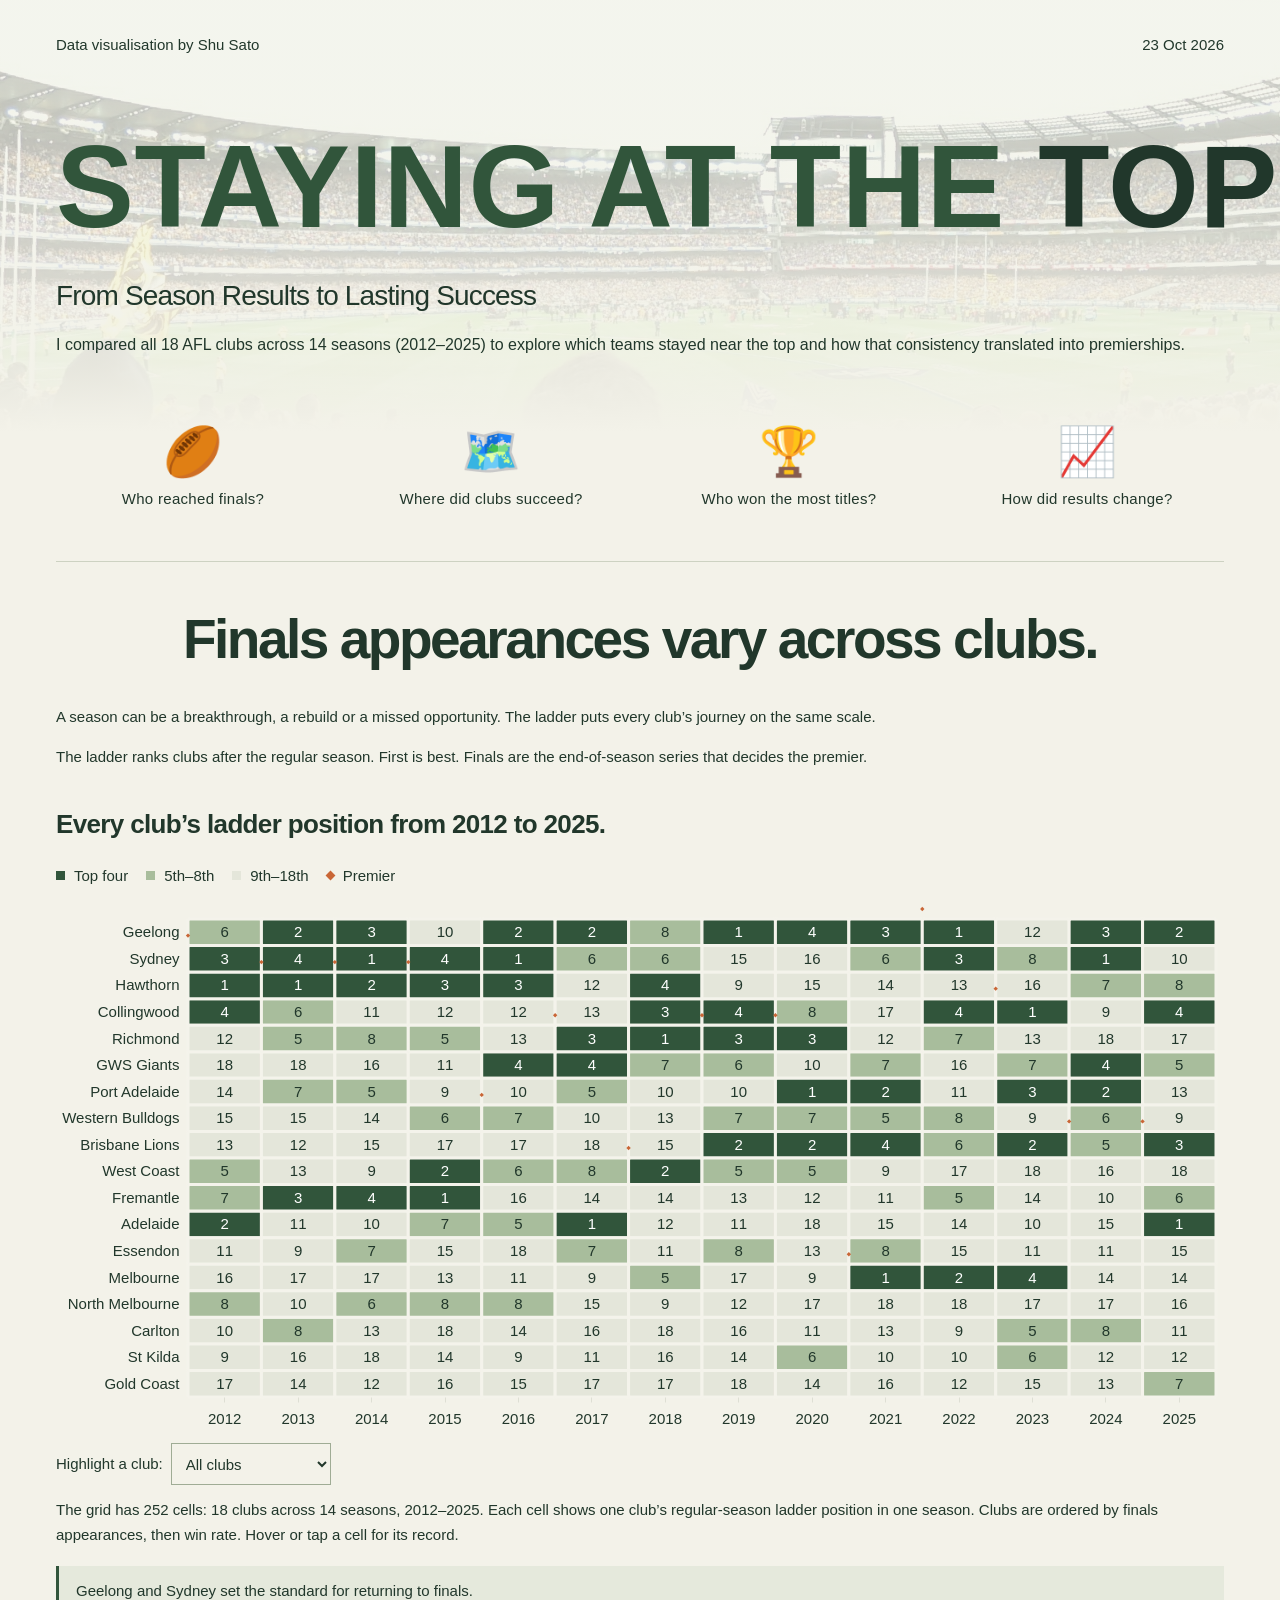
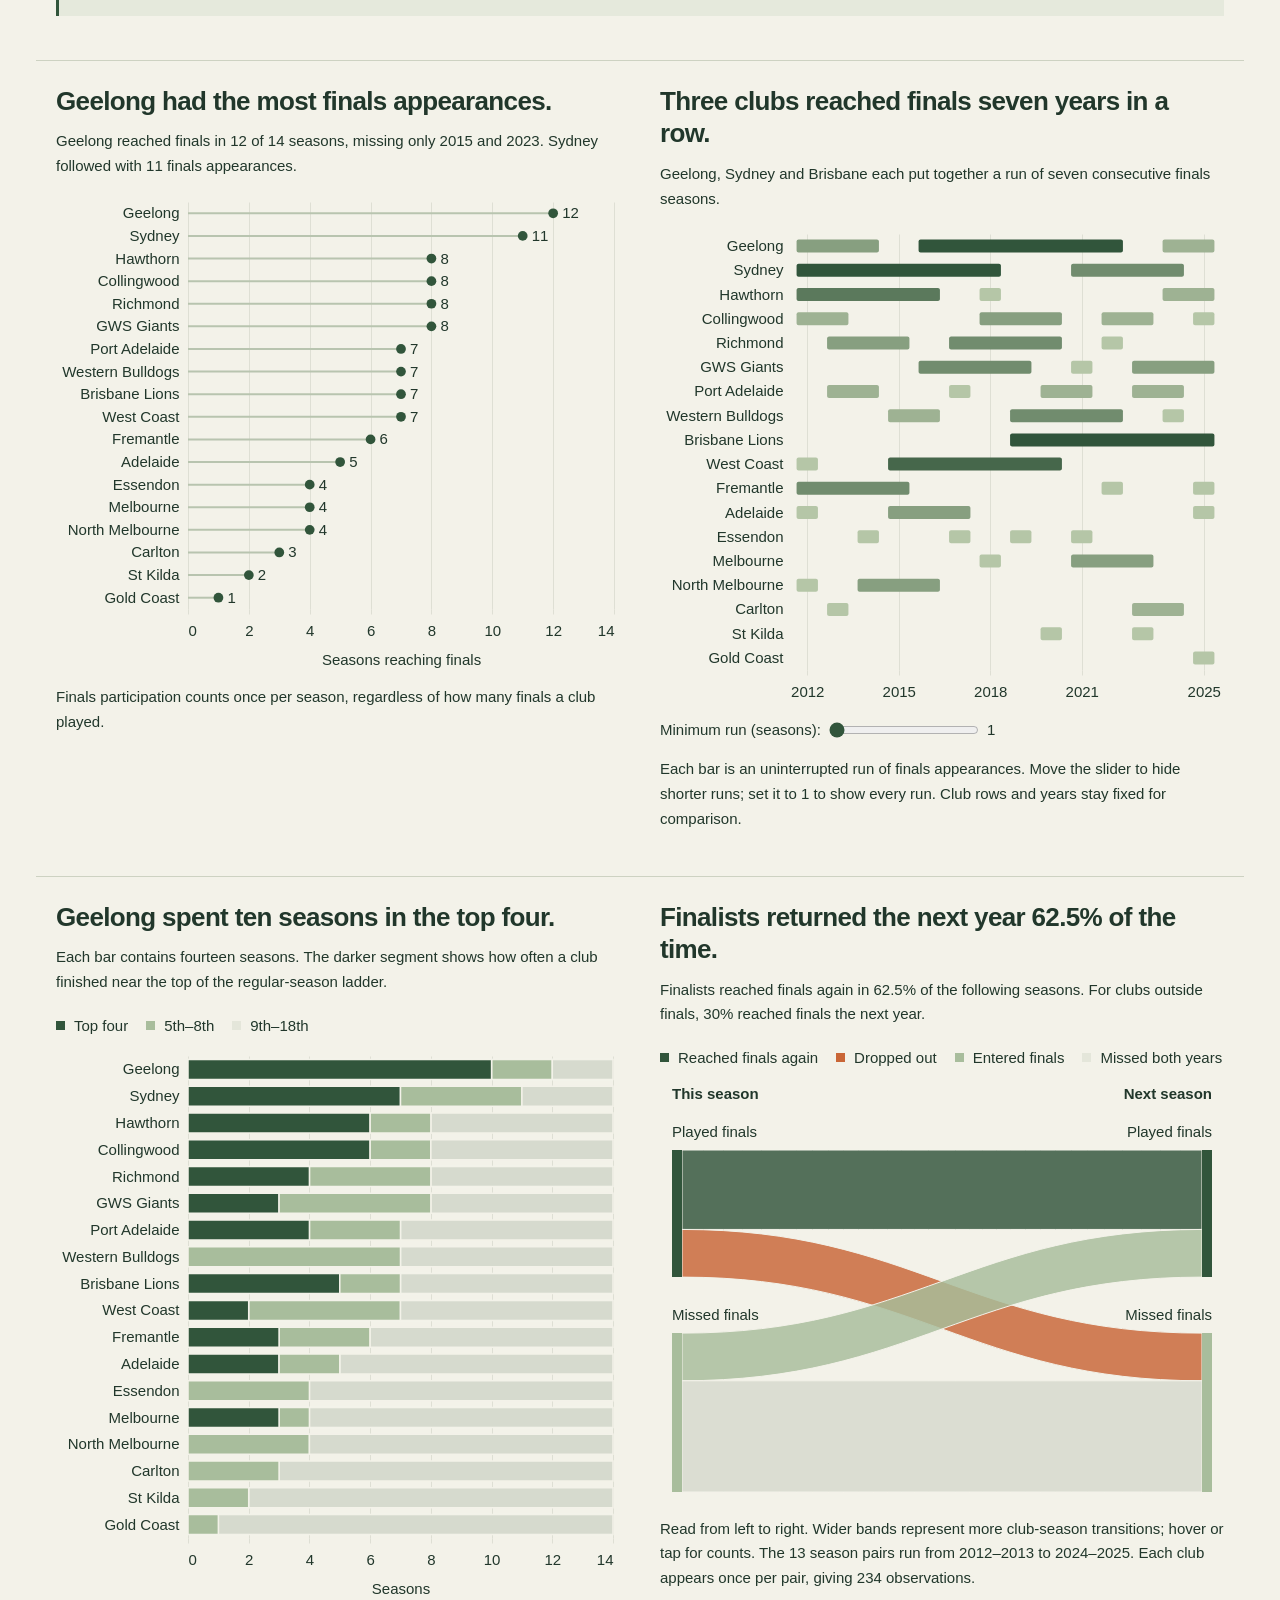
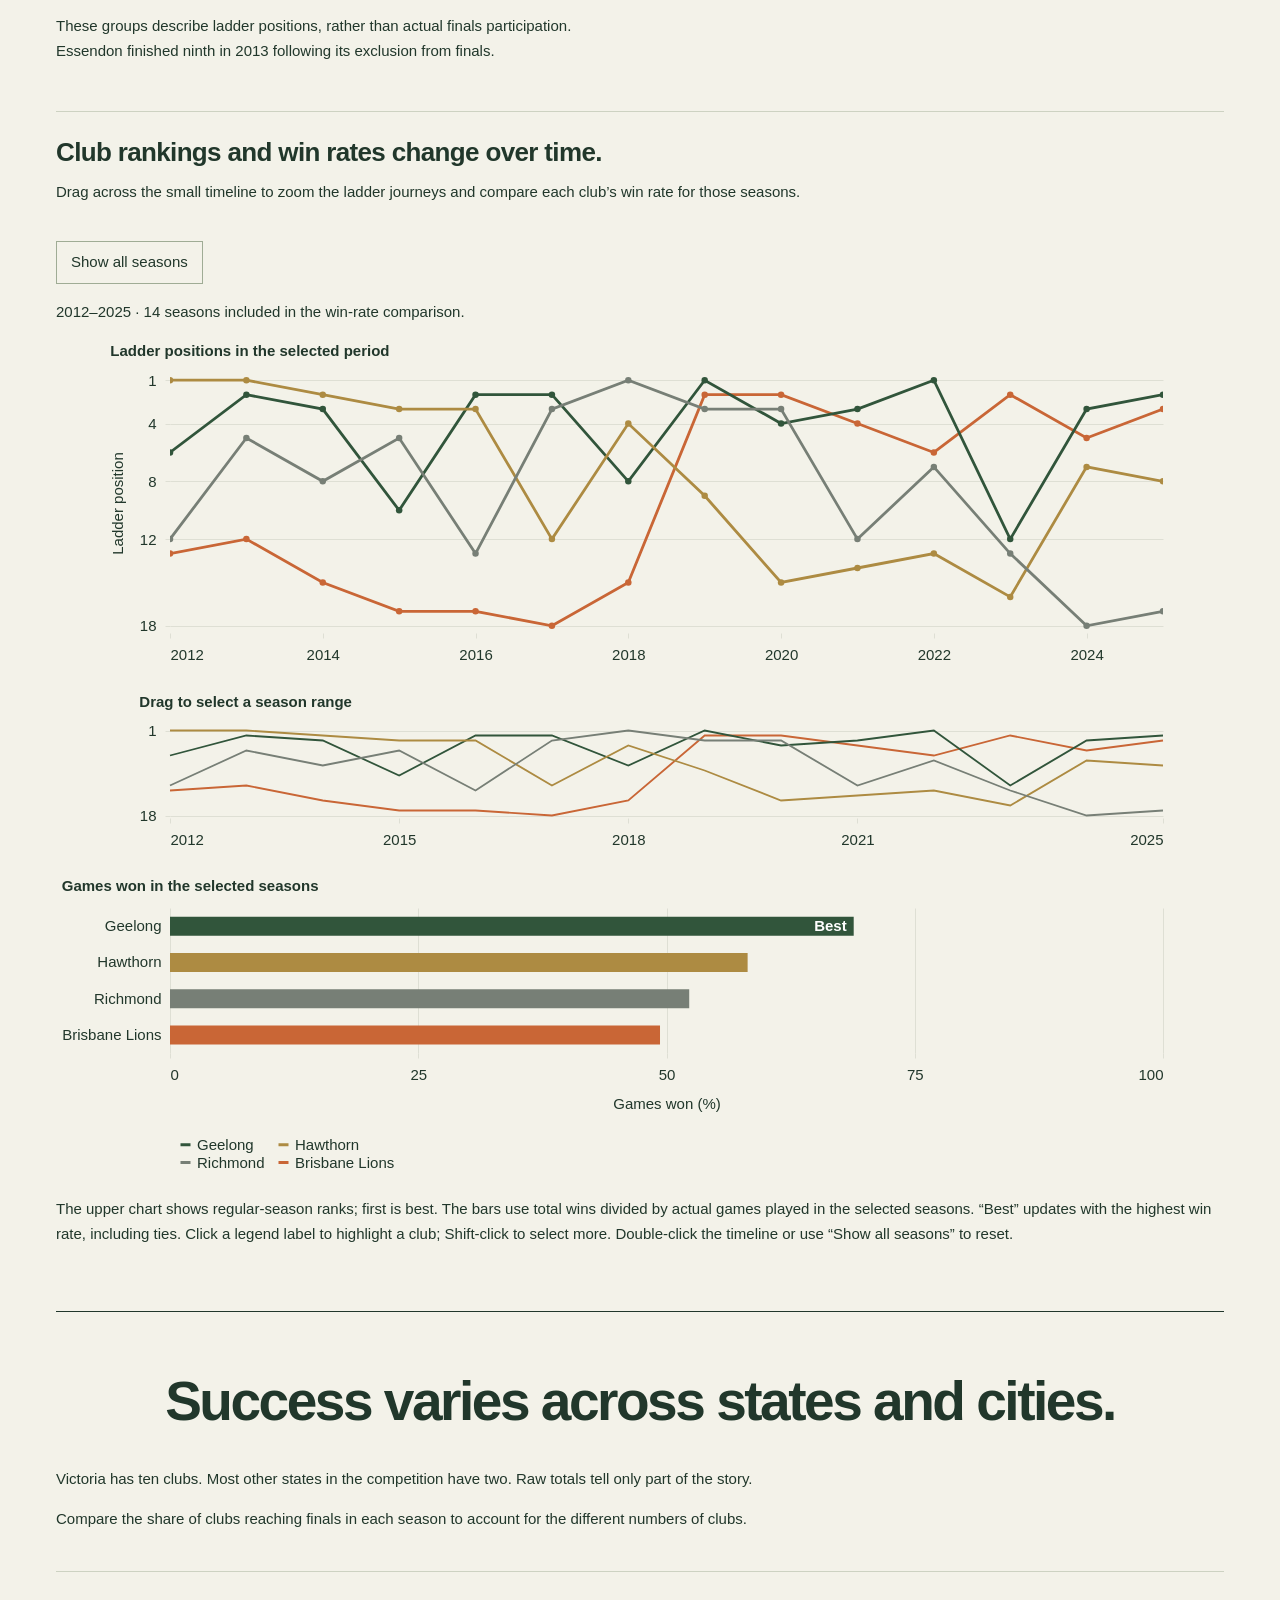
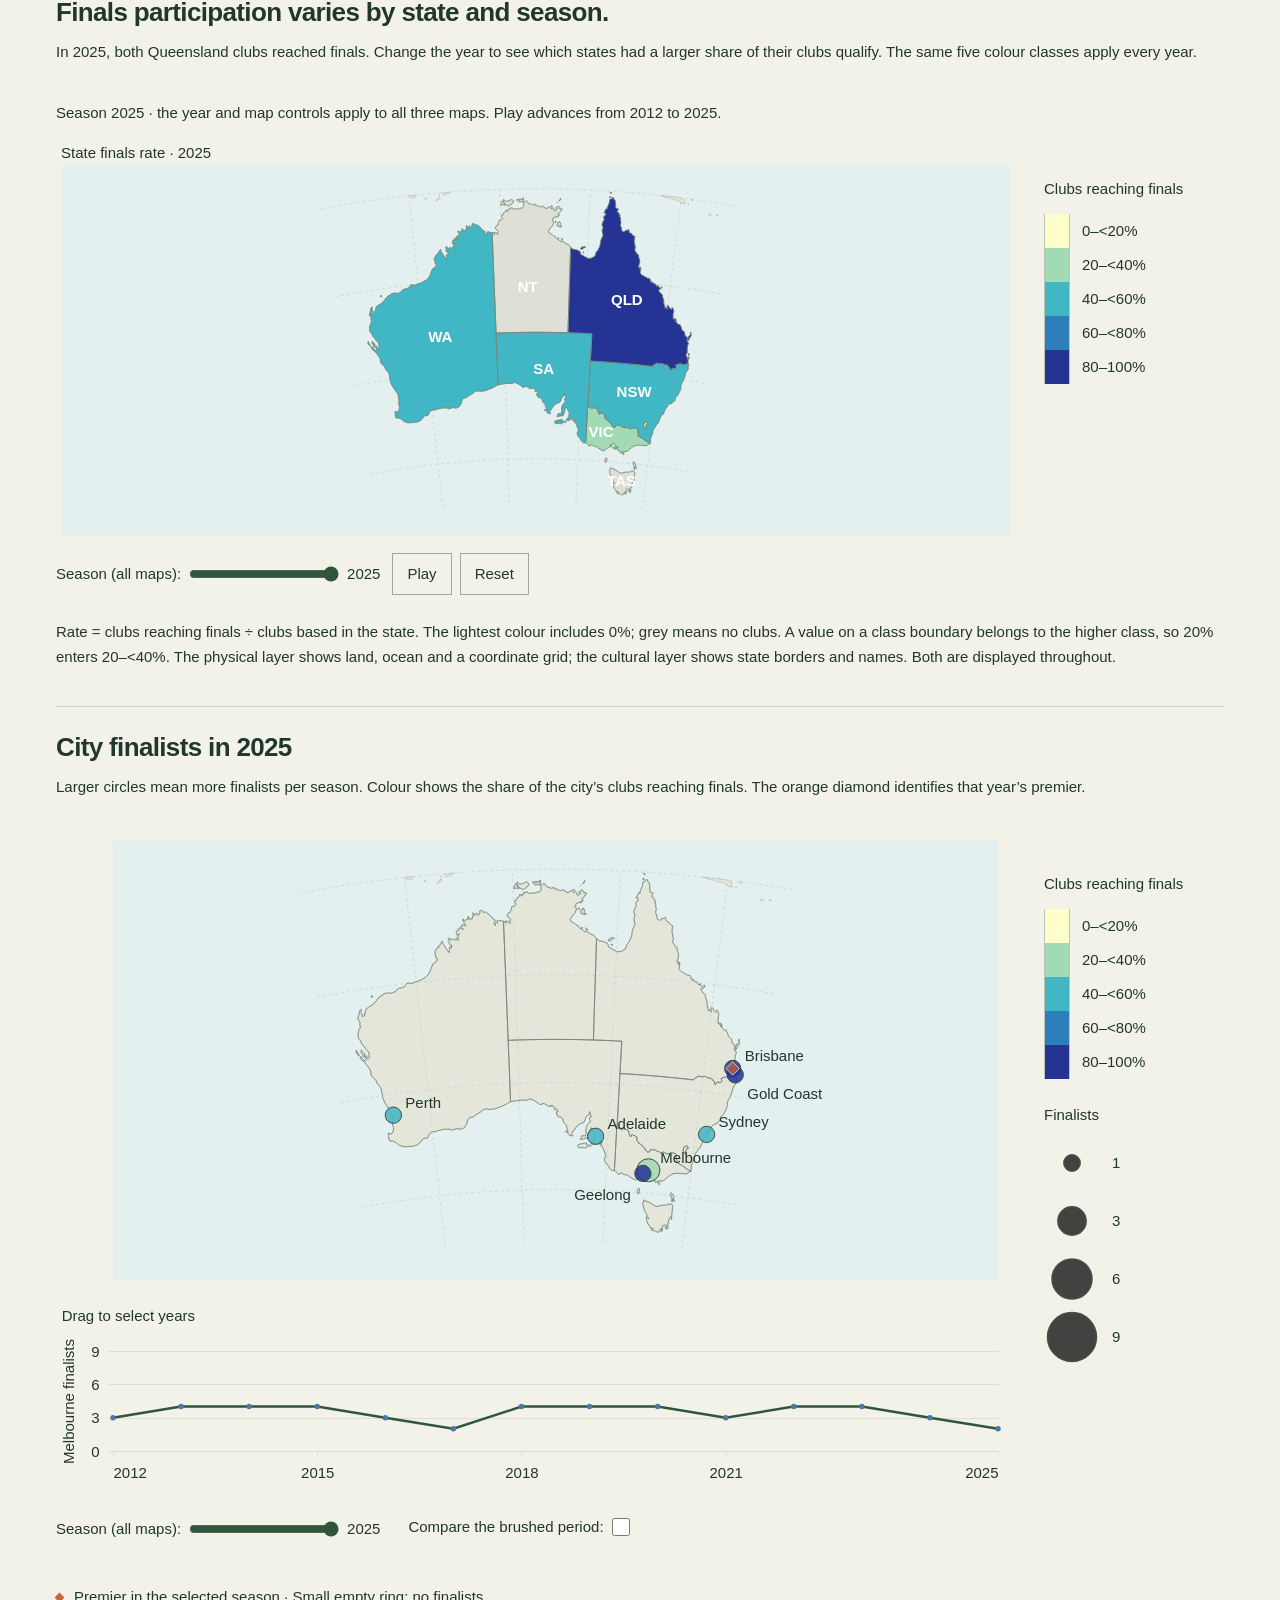
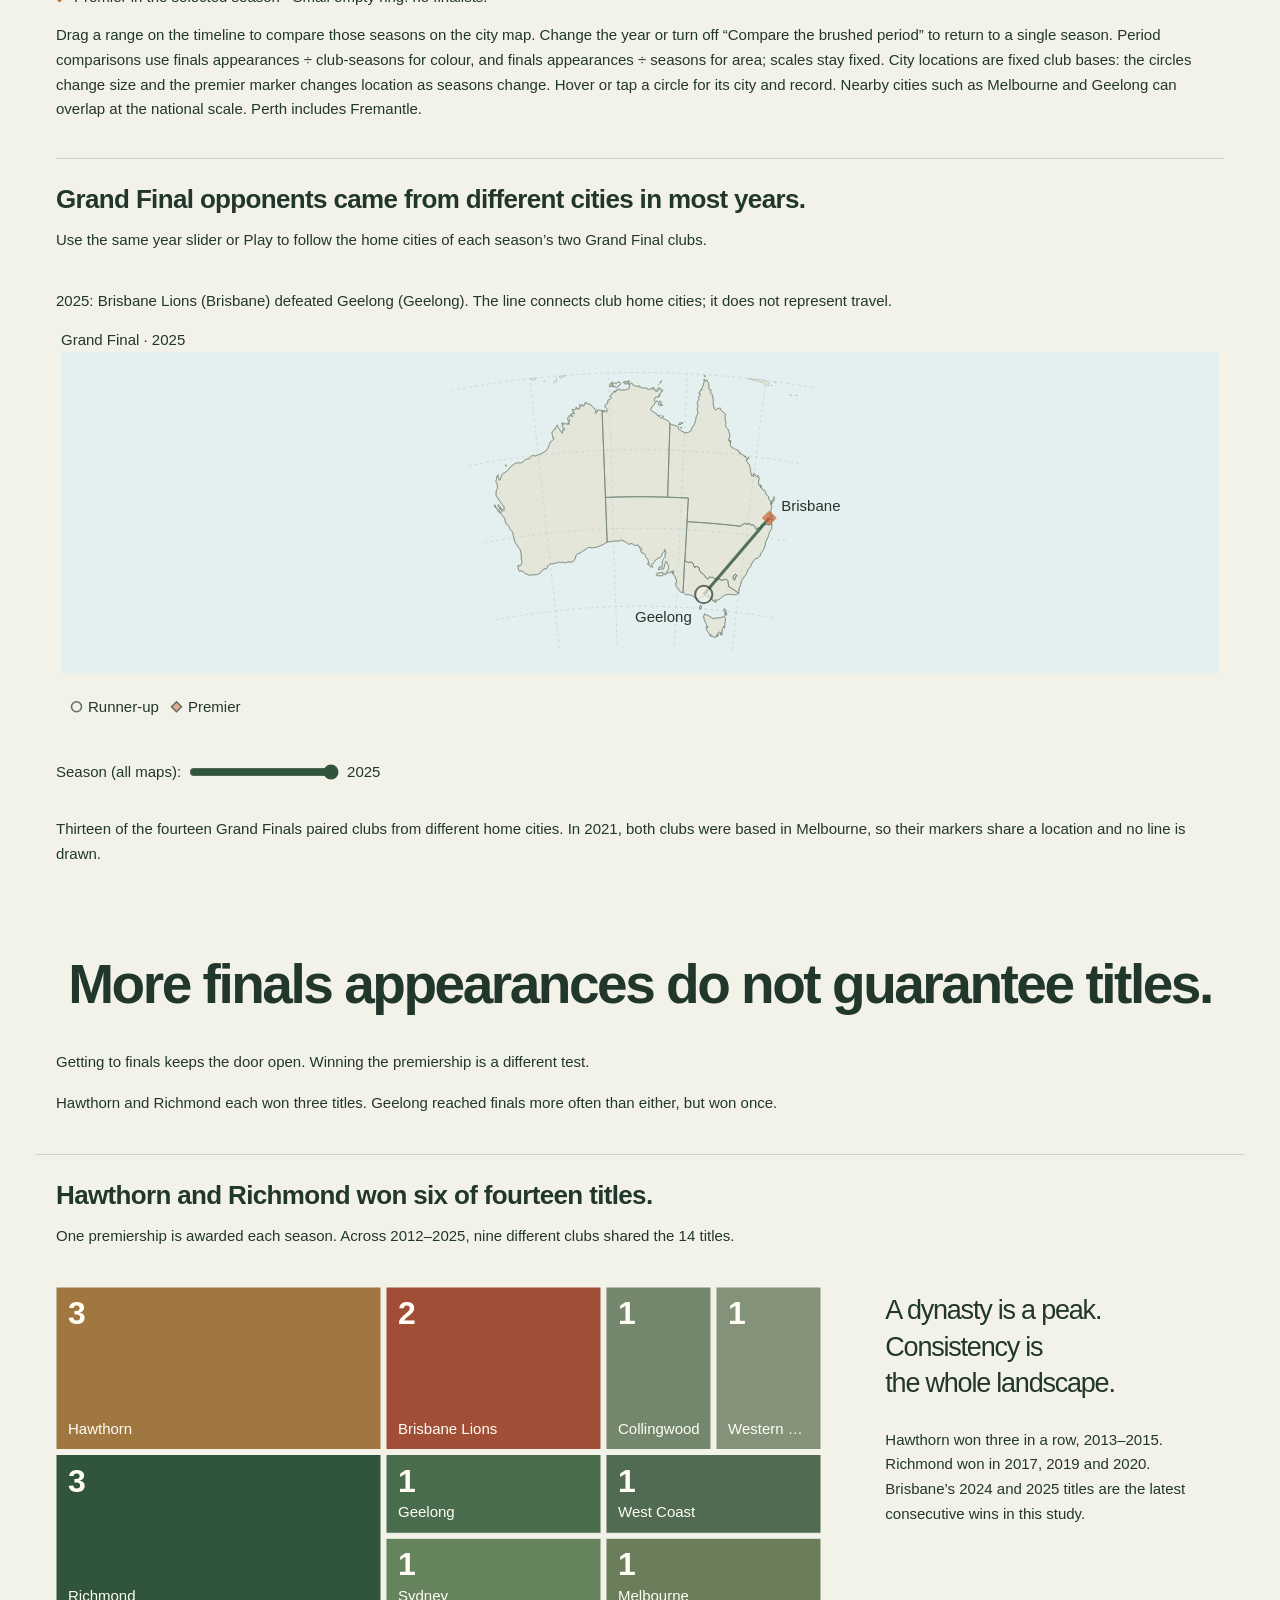
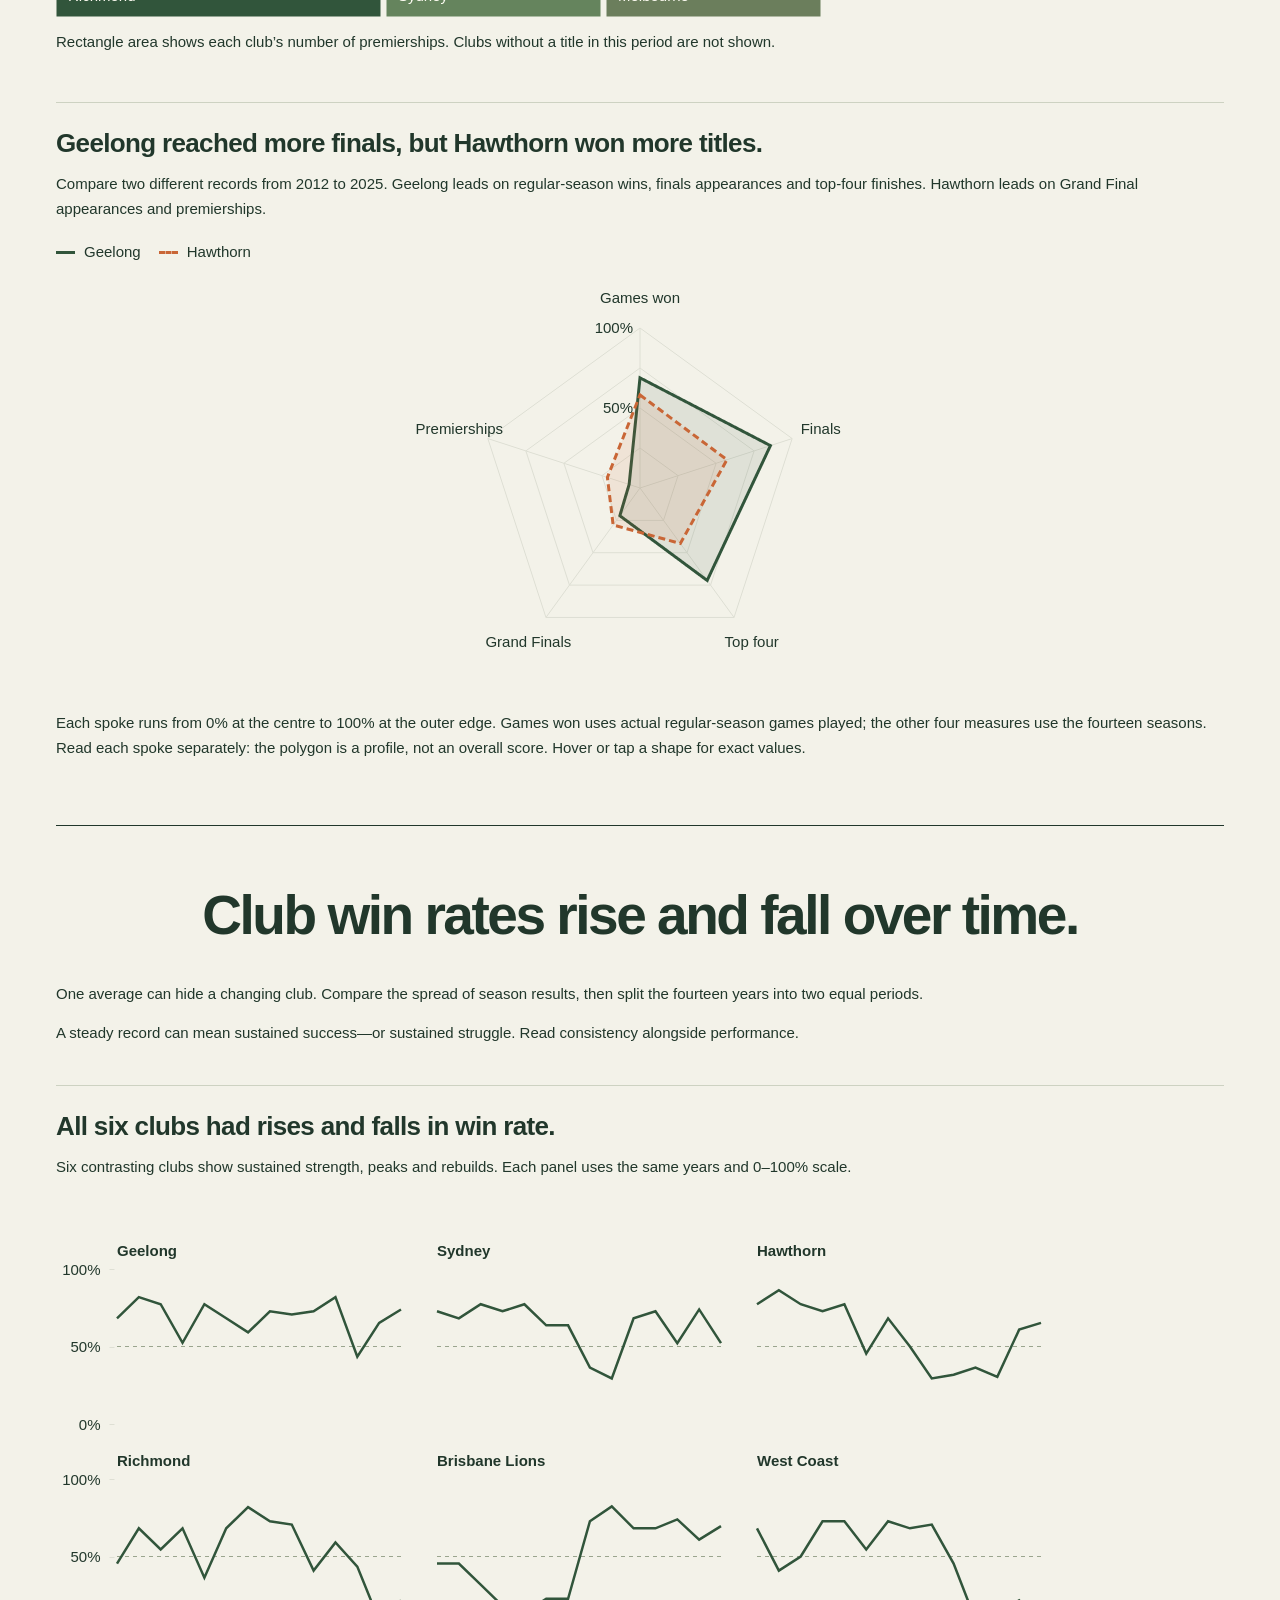
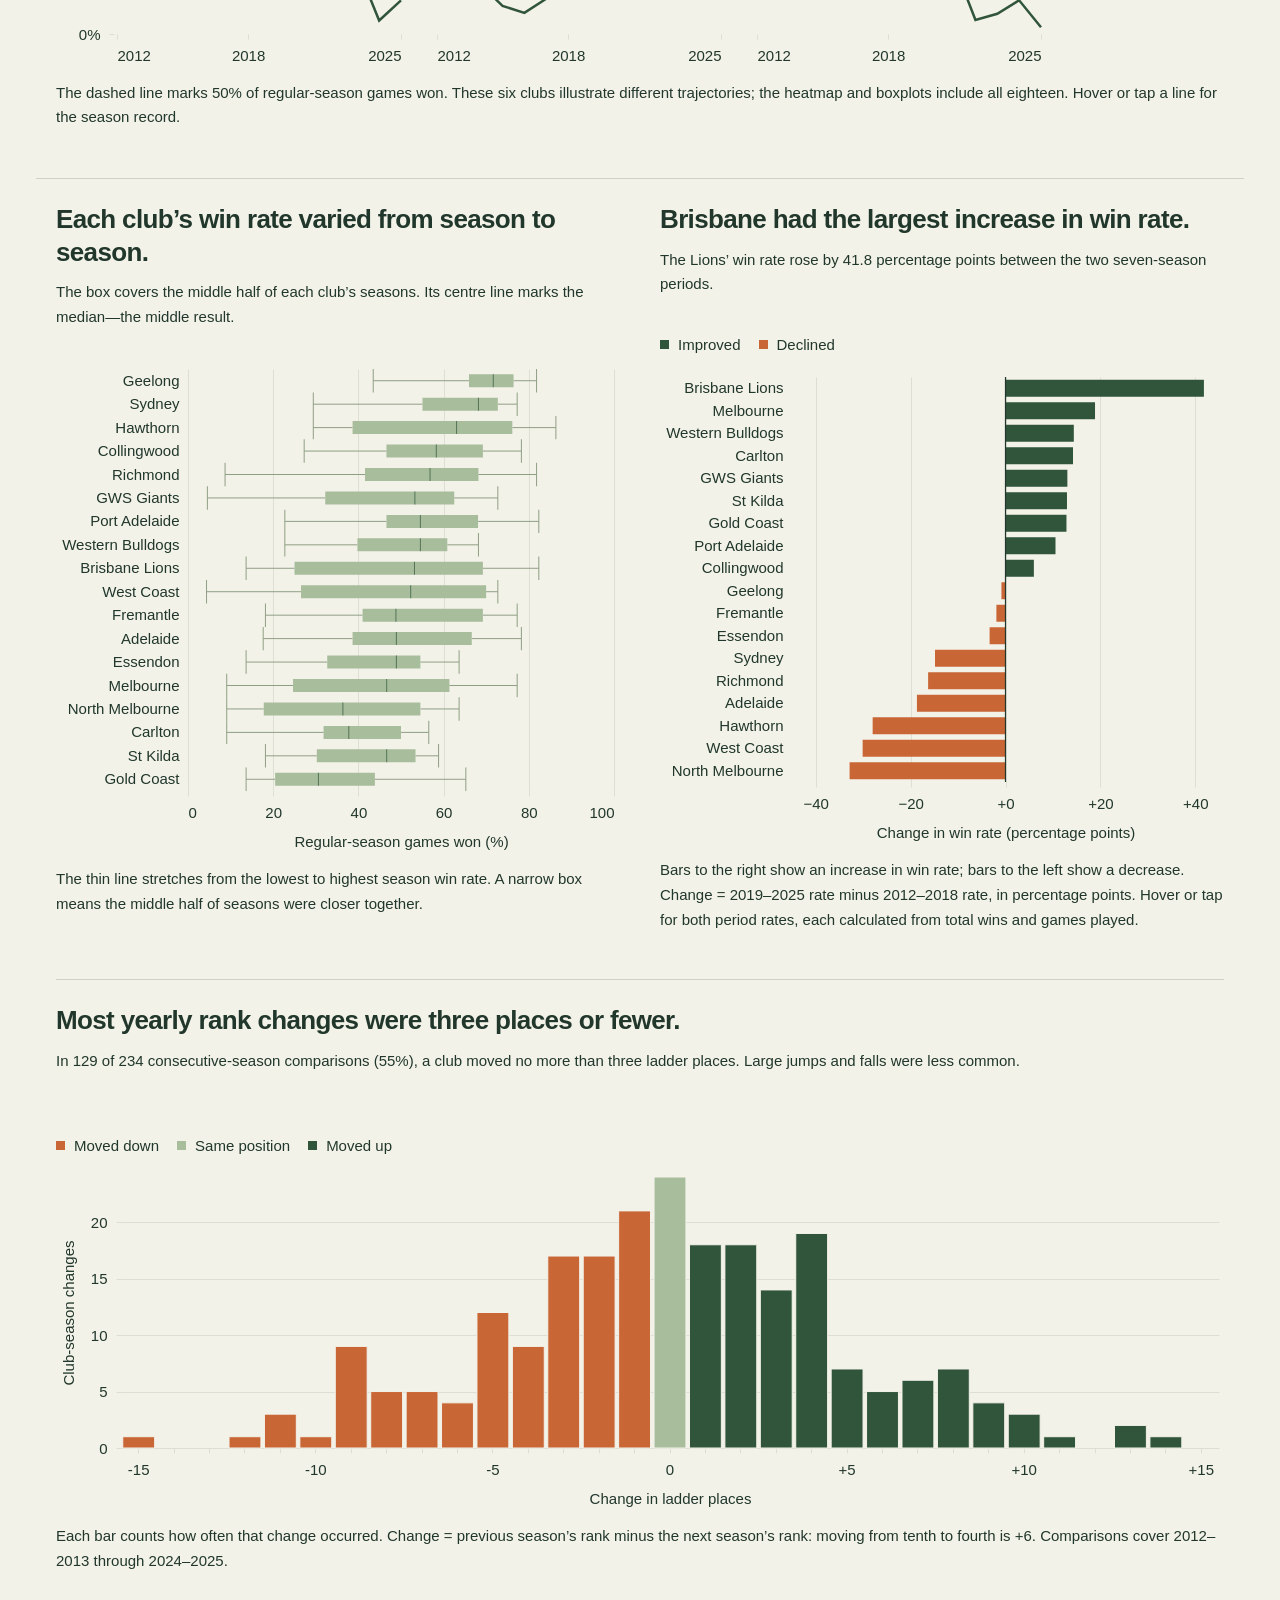
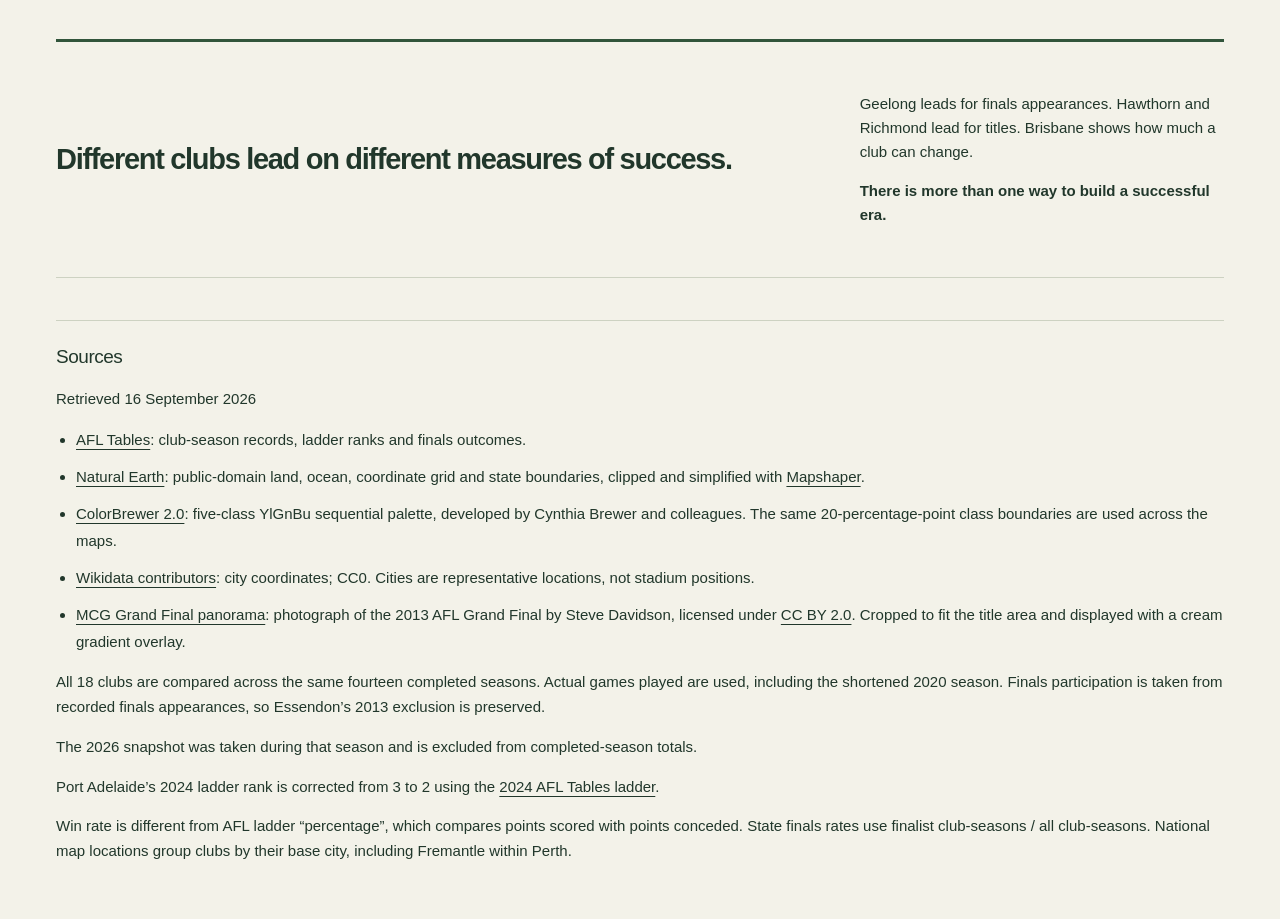
==== commit 6834ba6b: "Shorten the finals rate legend titles" ====
--- a/prototype/index.html
+++ b/prototype/index.html
@@ -98,8 +98,8 @@
               </div>
             </div>
             <aside class="map-legend" aria-label="Finals rate: five fixed percentage classes">
-              <p class="micro">Share of clubs reaching finals (%)</p>
-              <div class="map-rate-legend"><span style="--swatch:#ffffcc">0–&lt;20</span><span style="--swatch:#a1dab4">20–&lt;40</span><span style="--swatch:#41b6c4">40–&lt;60</span><span style="--swatch:#2c7fb8">60–&lt;80</span><span style="--swatch:#253494">80–100</span></div>
+              <p class="micro">Clubs reaching finals</p>
+              <div class="map-rate-legend"><span style="--swatch:#ffffcc">0–&lt;20%</span><span style="--swatch:#a1dab4">20–&lt;40%</span><span style="--swatch:#41b6c4">40–&lt;60%</span><span style="--swatch:#2c7fb8">60–&lt;80%</span><span style="--swatch:#253494">80–100%</span></div>
             </aside>
           </div>
           <figcaption>Rate = clubs reaching finals ÷ clubs based in the state. The lightest colour includes 0%; grey means no clubs. A value on a class boundary belongs to the higher class, so 20% enters 20–&lt;40%. The physical layer shows land, ocean and a coordinate grid; the cultural layer shows state borders and names. Both are displayed throughout.</figcaption>
@@ -110,8 +110,8 @@
           <div class="map-with-legend">
             <div class="chart" data-spec="premiership_symbols" aria-label="Proportional-symbol map of finalists by home city, linked to a time brush. Circle area shows finalists per season and colour shows finals rate."></div>
             <aside class="map-legend" aria-label="Map legends: finals rate and finalists per season">
-              <p class="micro">Share of clubs reaching finals (%)</p>
-              <div class="map-rate-legend"><span style="--swatch:#ffffcc">0–&lt;20</span><span style="--swatch:#a1dab4">20–&lt;40</span><span style="--swatch:#41b6c4">40–&lt;60</span><span style="--swatch:#2c7fb8">60–&lt;80</span><span style="--swatch:#253494">80–100</span></div>
+              <p class="micro">Clubs reaching finals</p>
+              <div class="map-rate-legend"><span style="--swatch:#ffffcc">0–&lt;20%</span><span style="--swatch:#a1dab4">20–&lt;40%</span><span style="--swatch:#41b6c4">40–&lt;60%</span><span style="--swatch:#2c7fb8">60–&lt;80%</span><span style="--swatch:#253494">80–100%</span></div>
               <div class="map-size-legend" role="group" aria-label="Circle size: finalists per season">
                 <p class="micro">Finalists</p>
                 <!-- Match Vega's fixed size scale: radius = sqrt(2400 × count / 9) / 2. -->
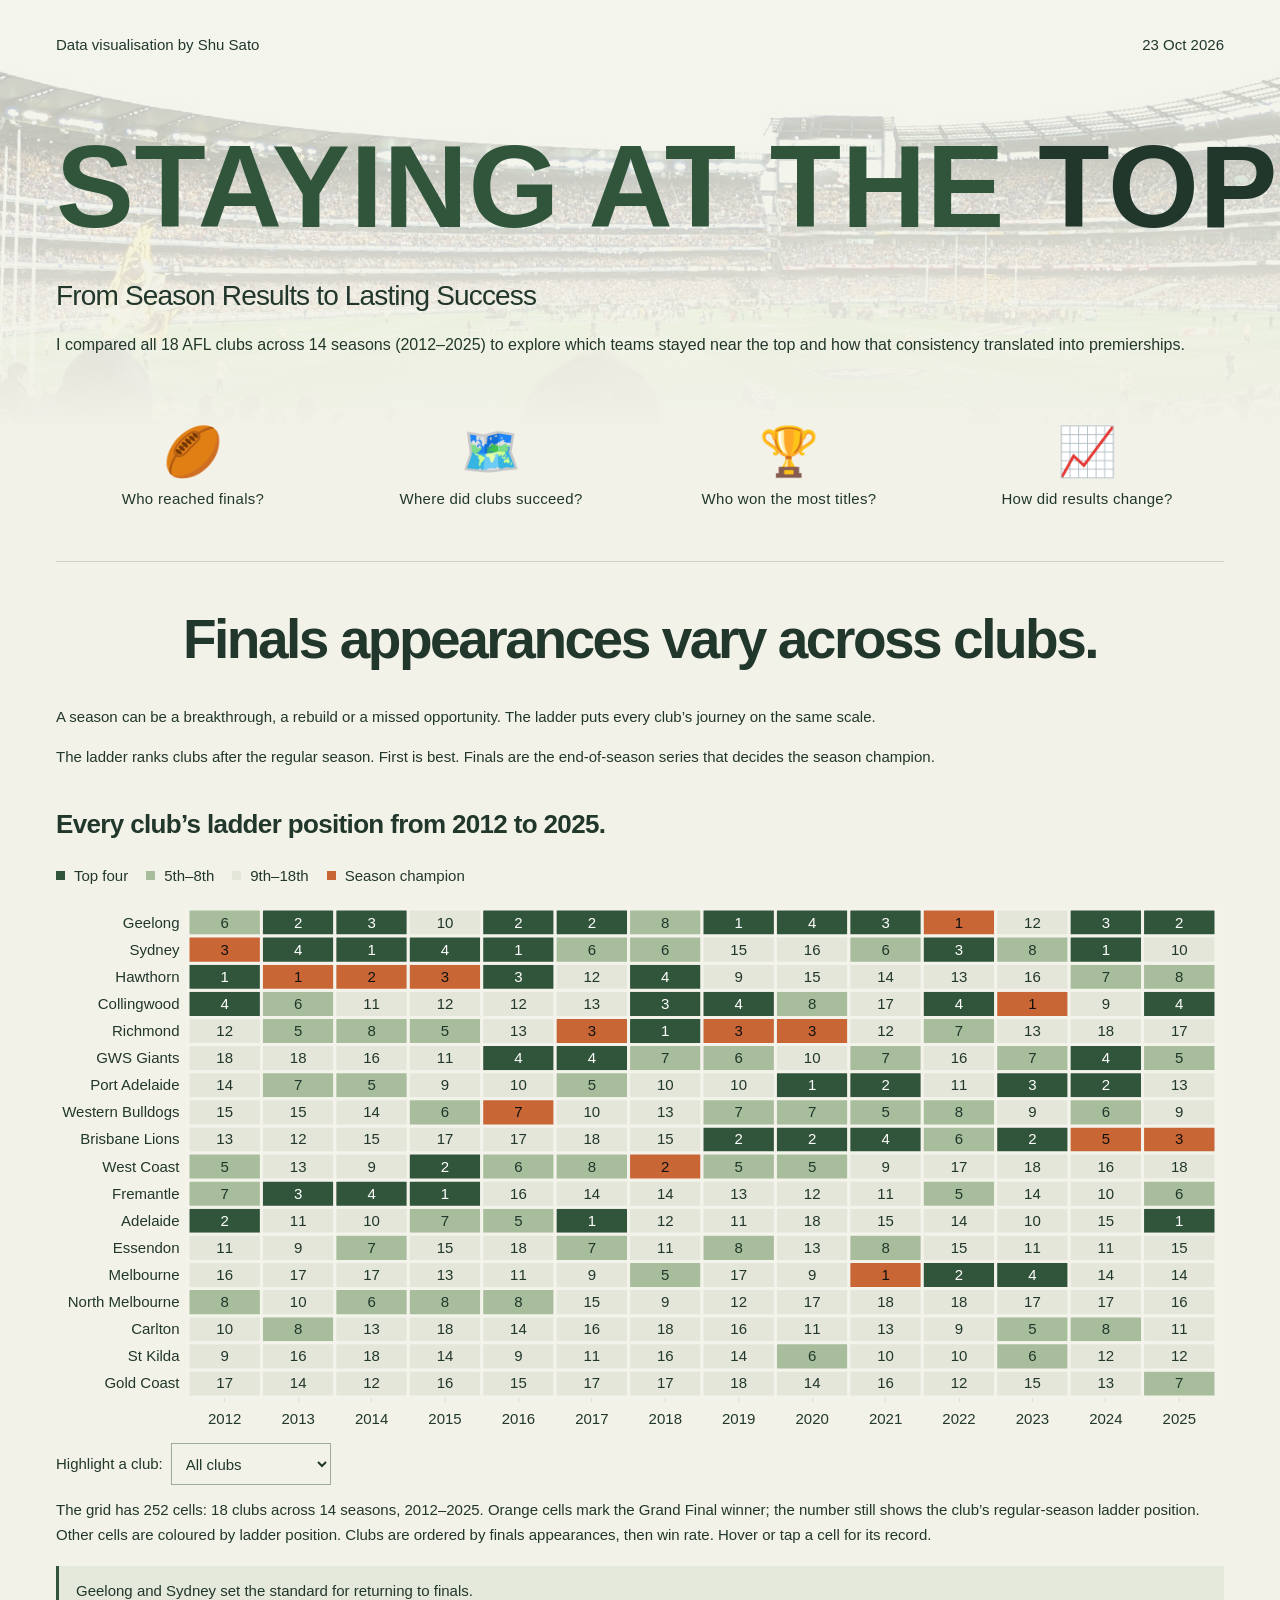
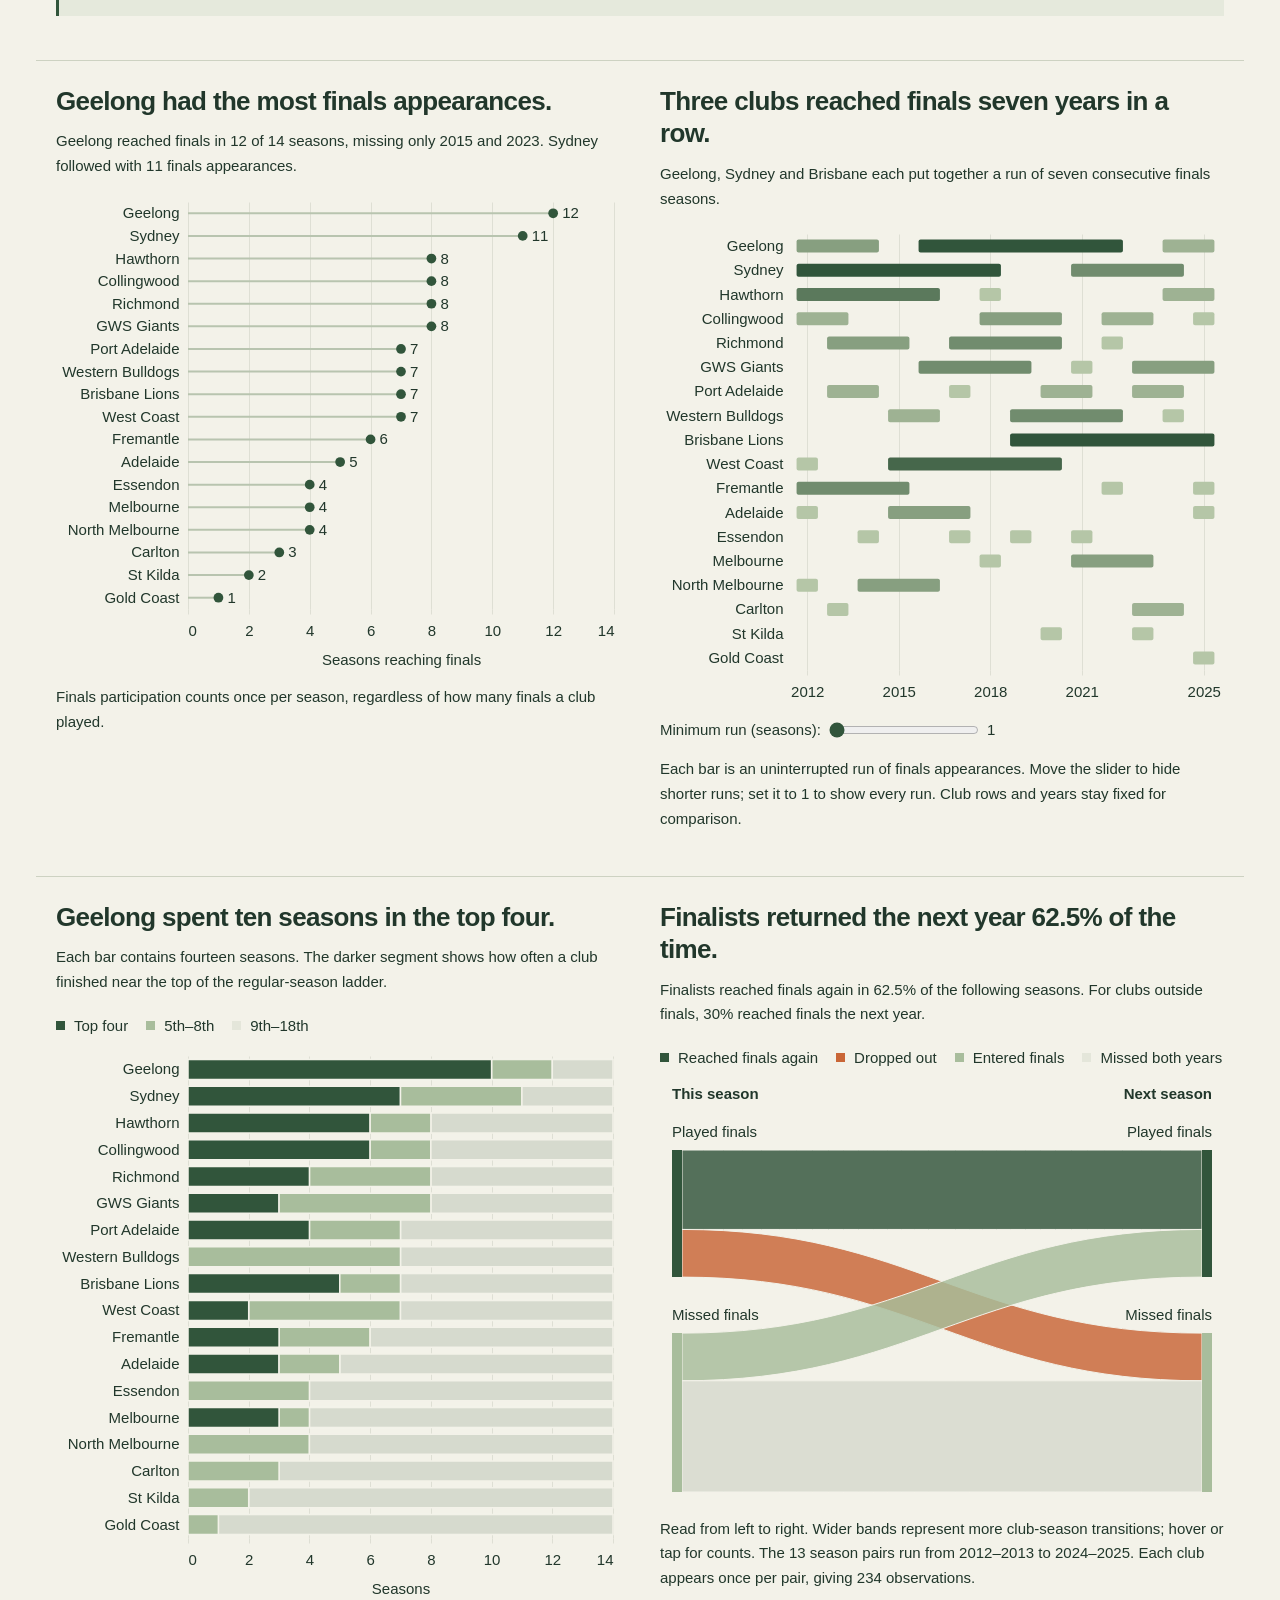
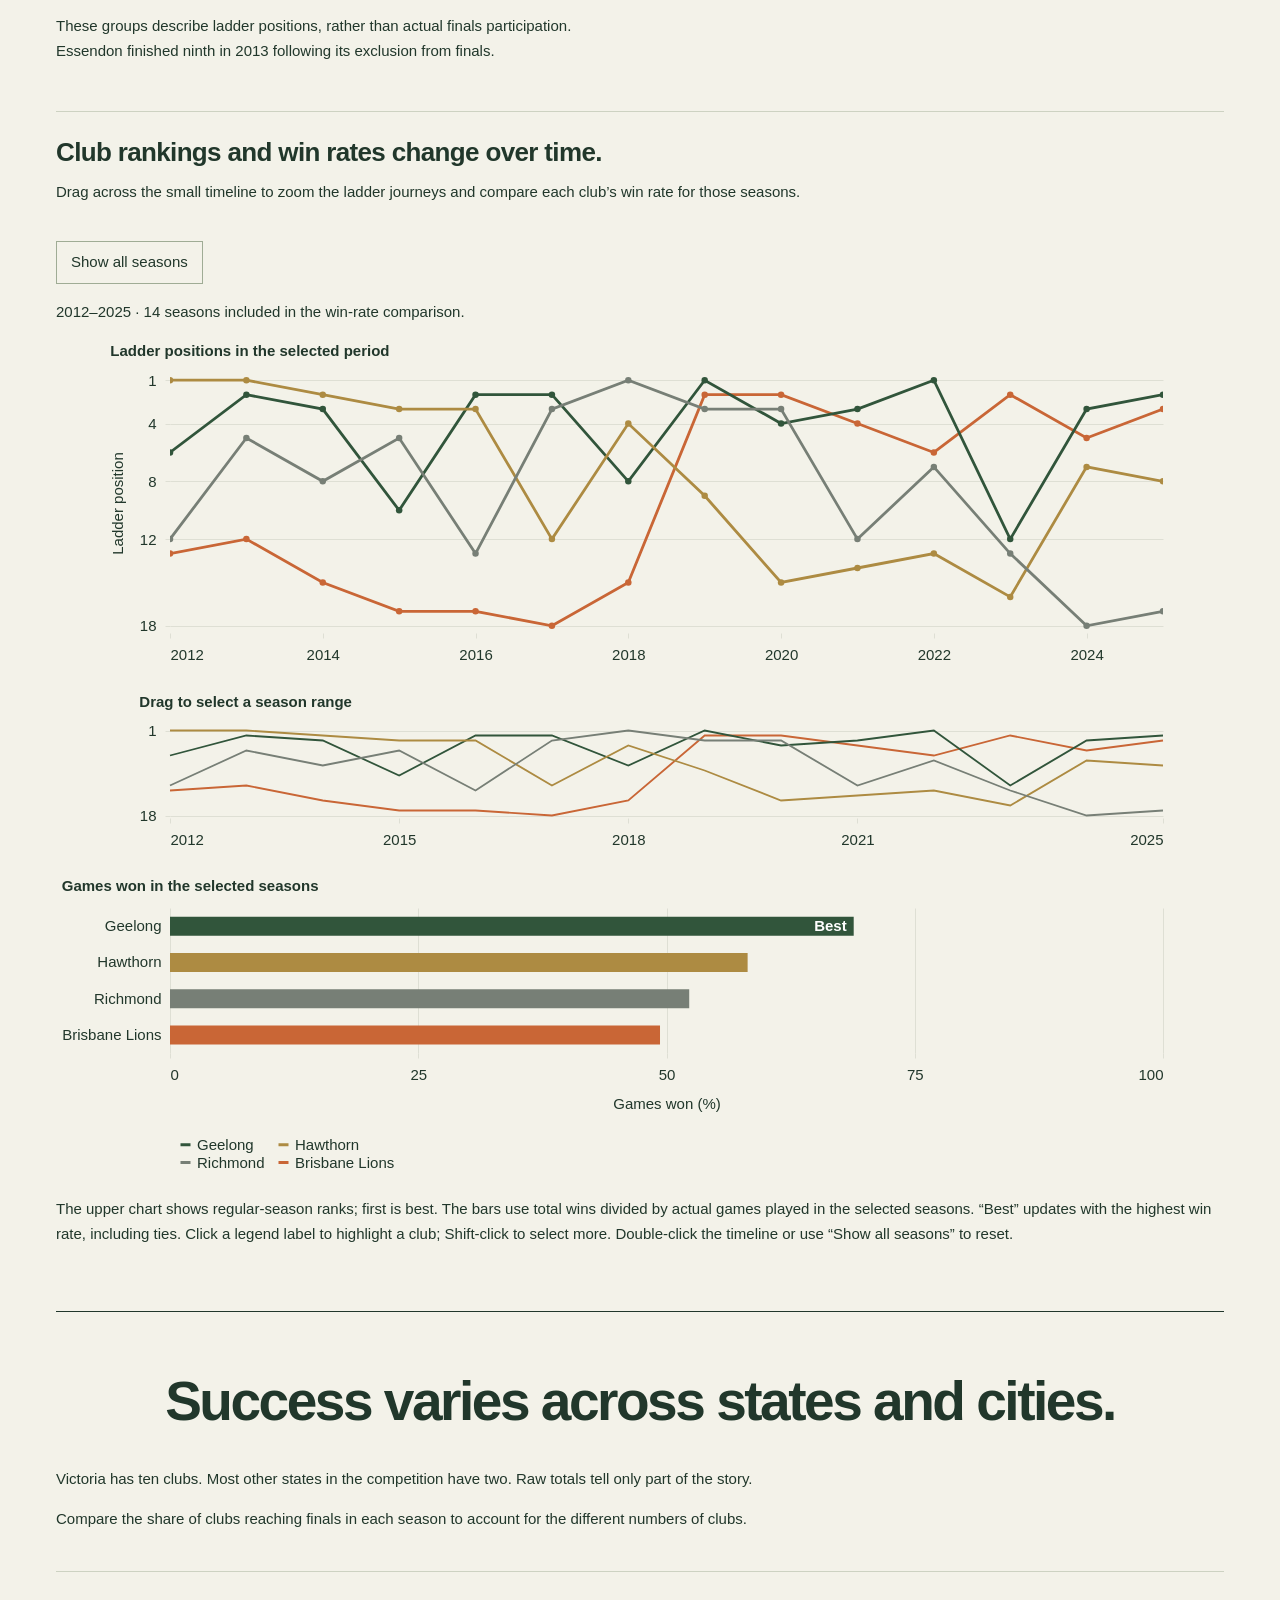
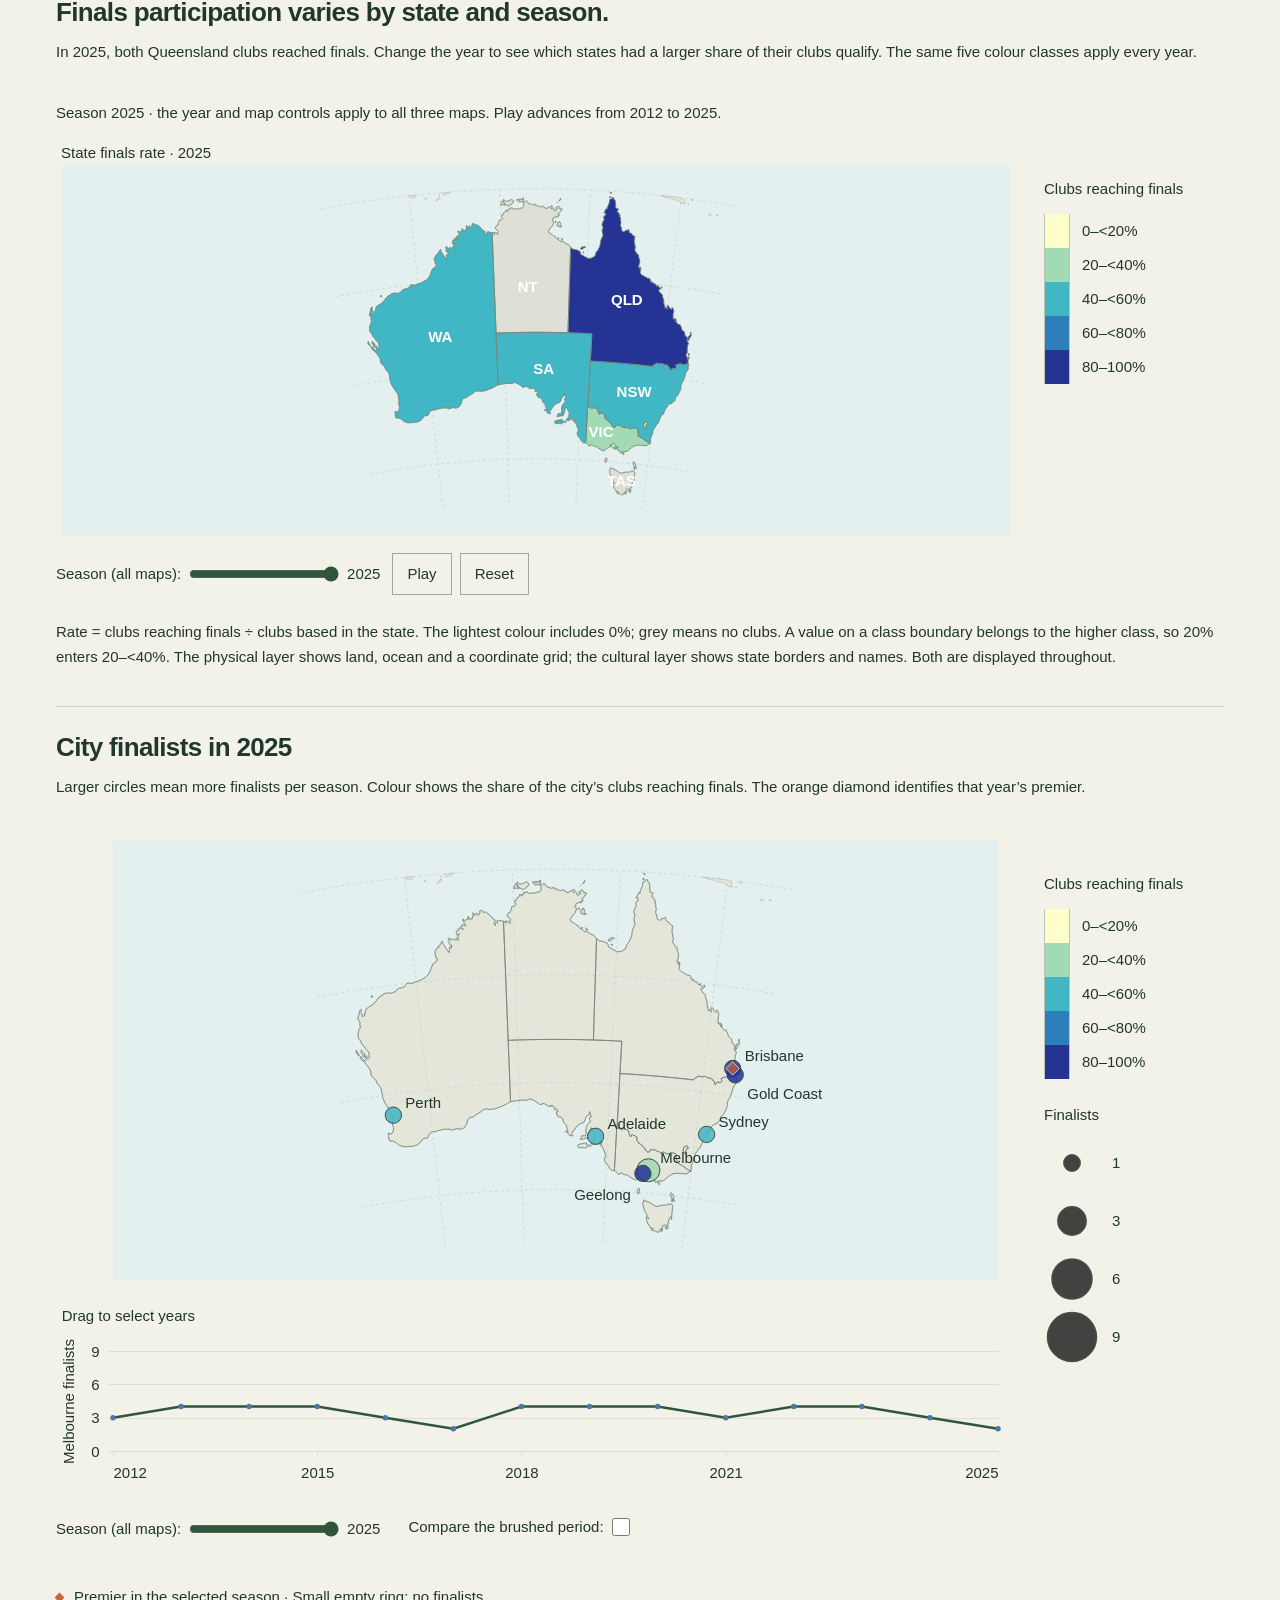
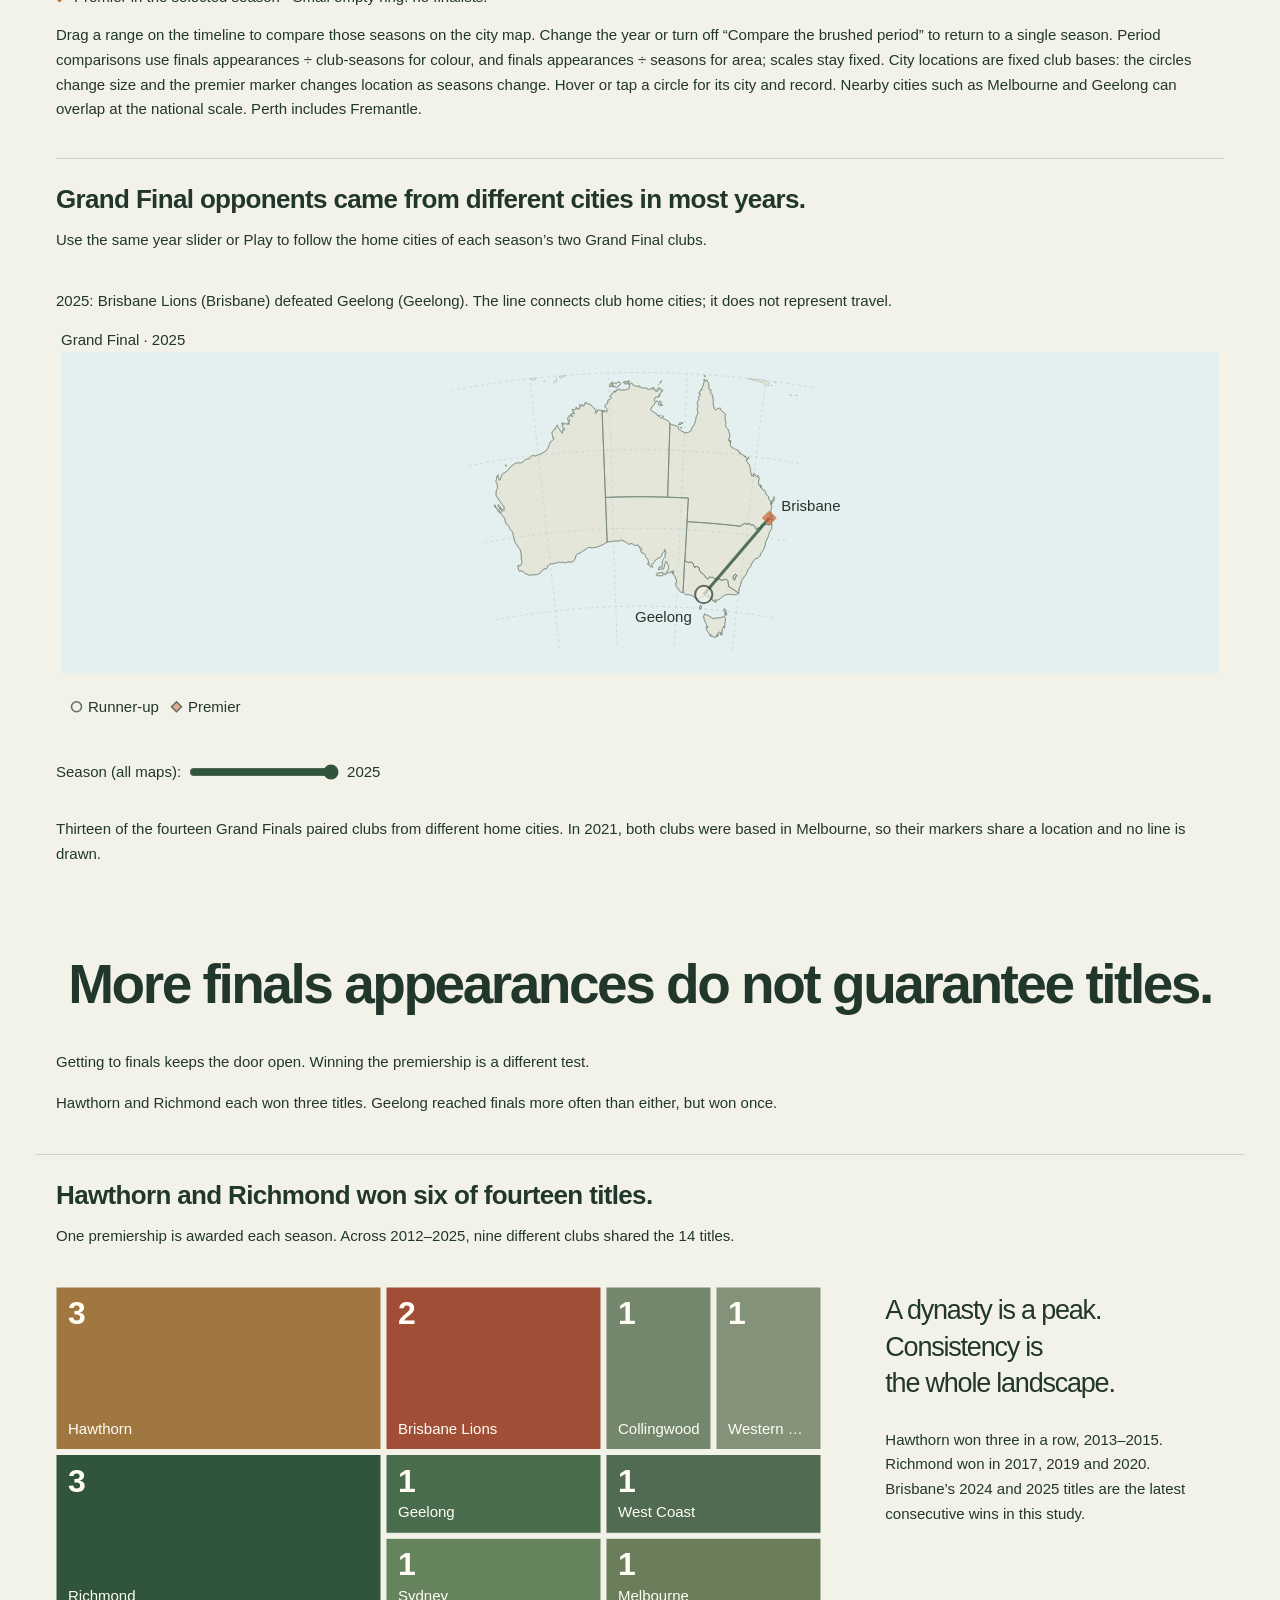
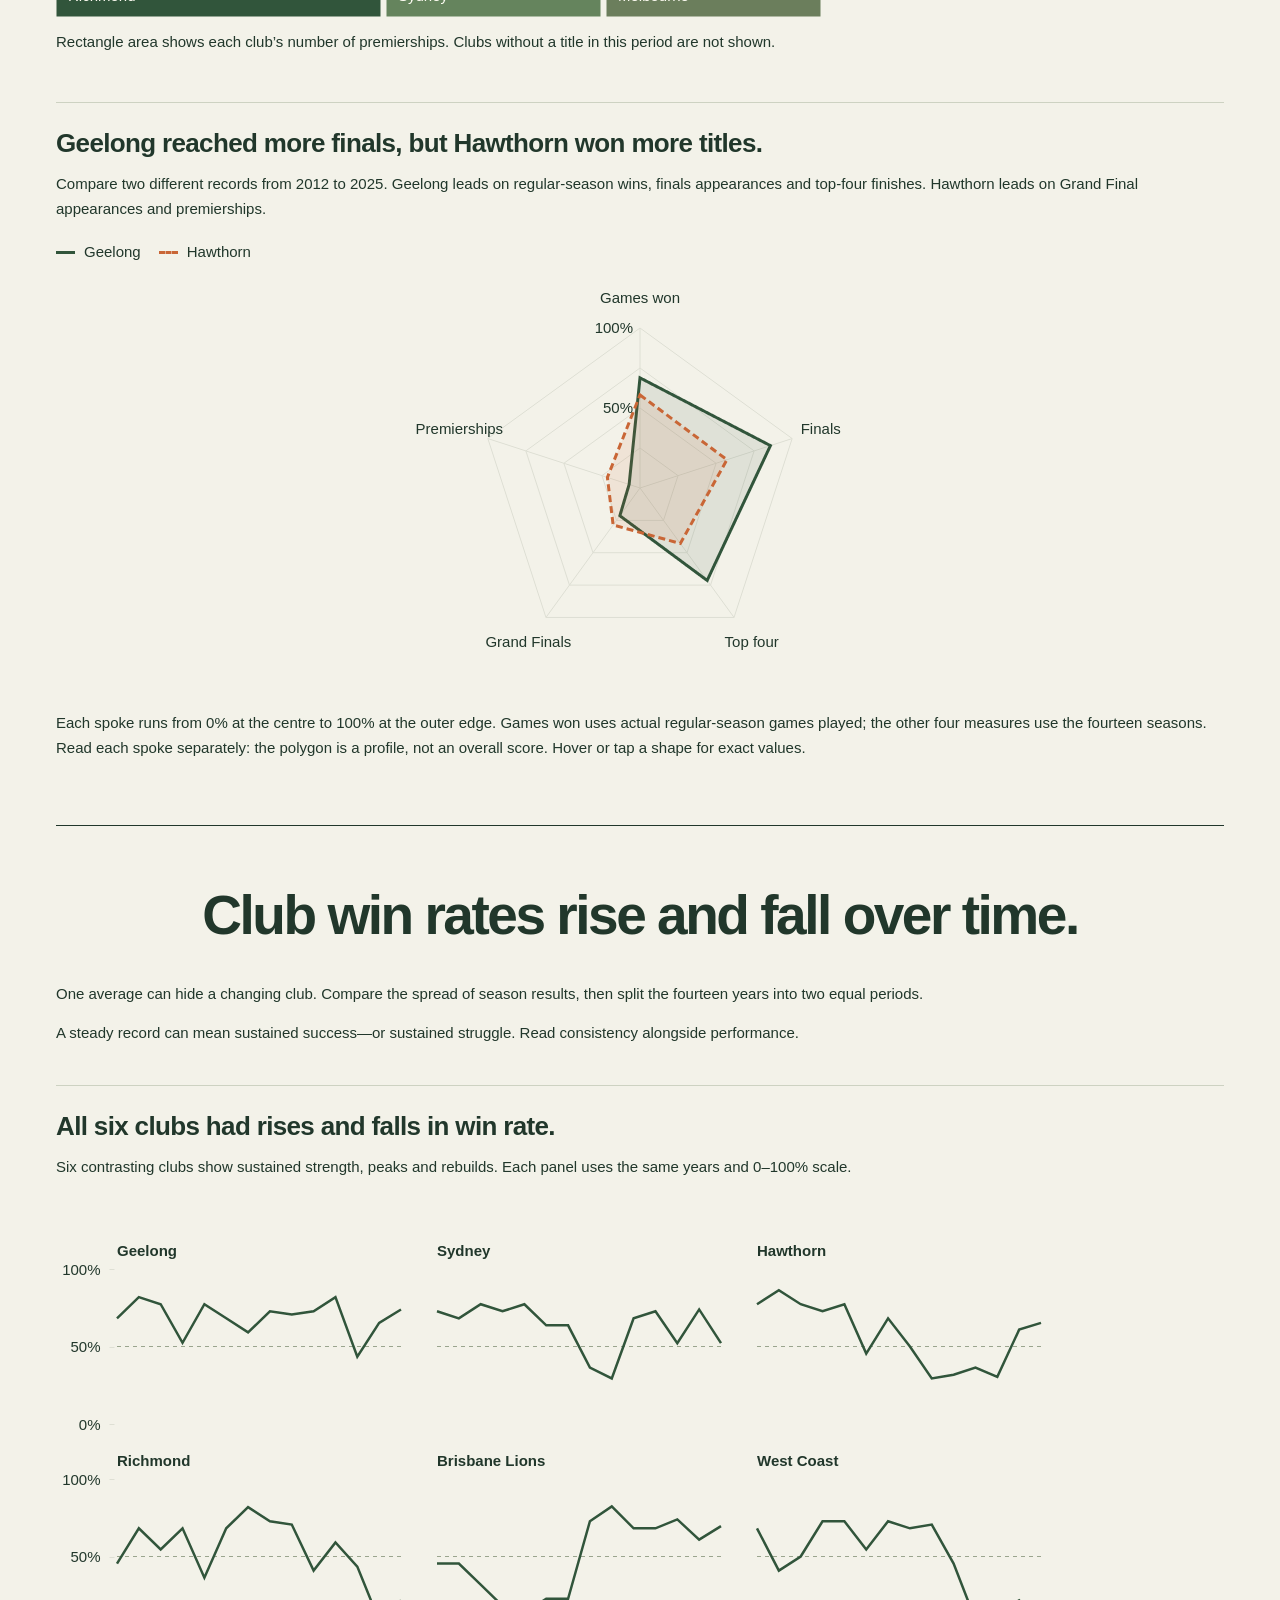
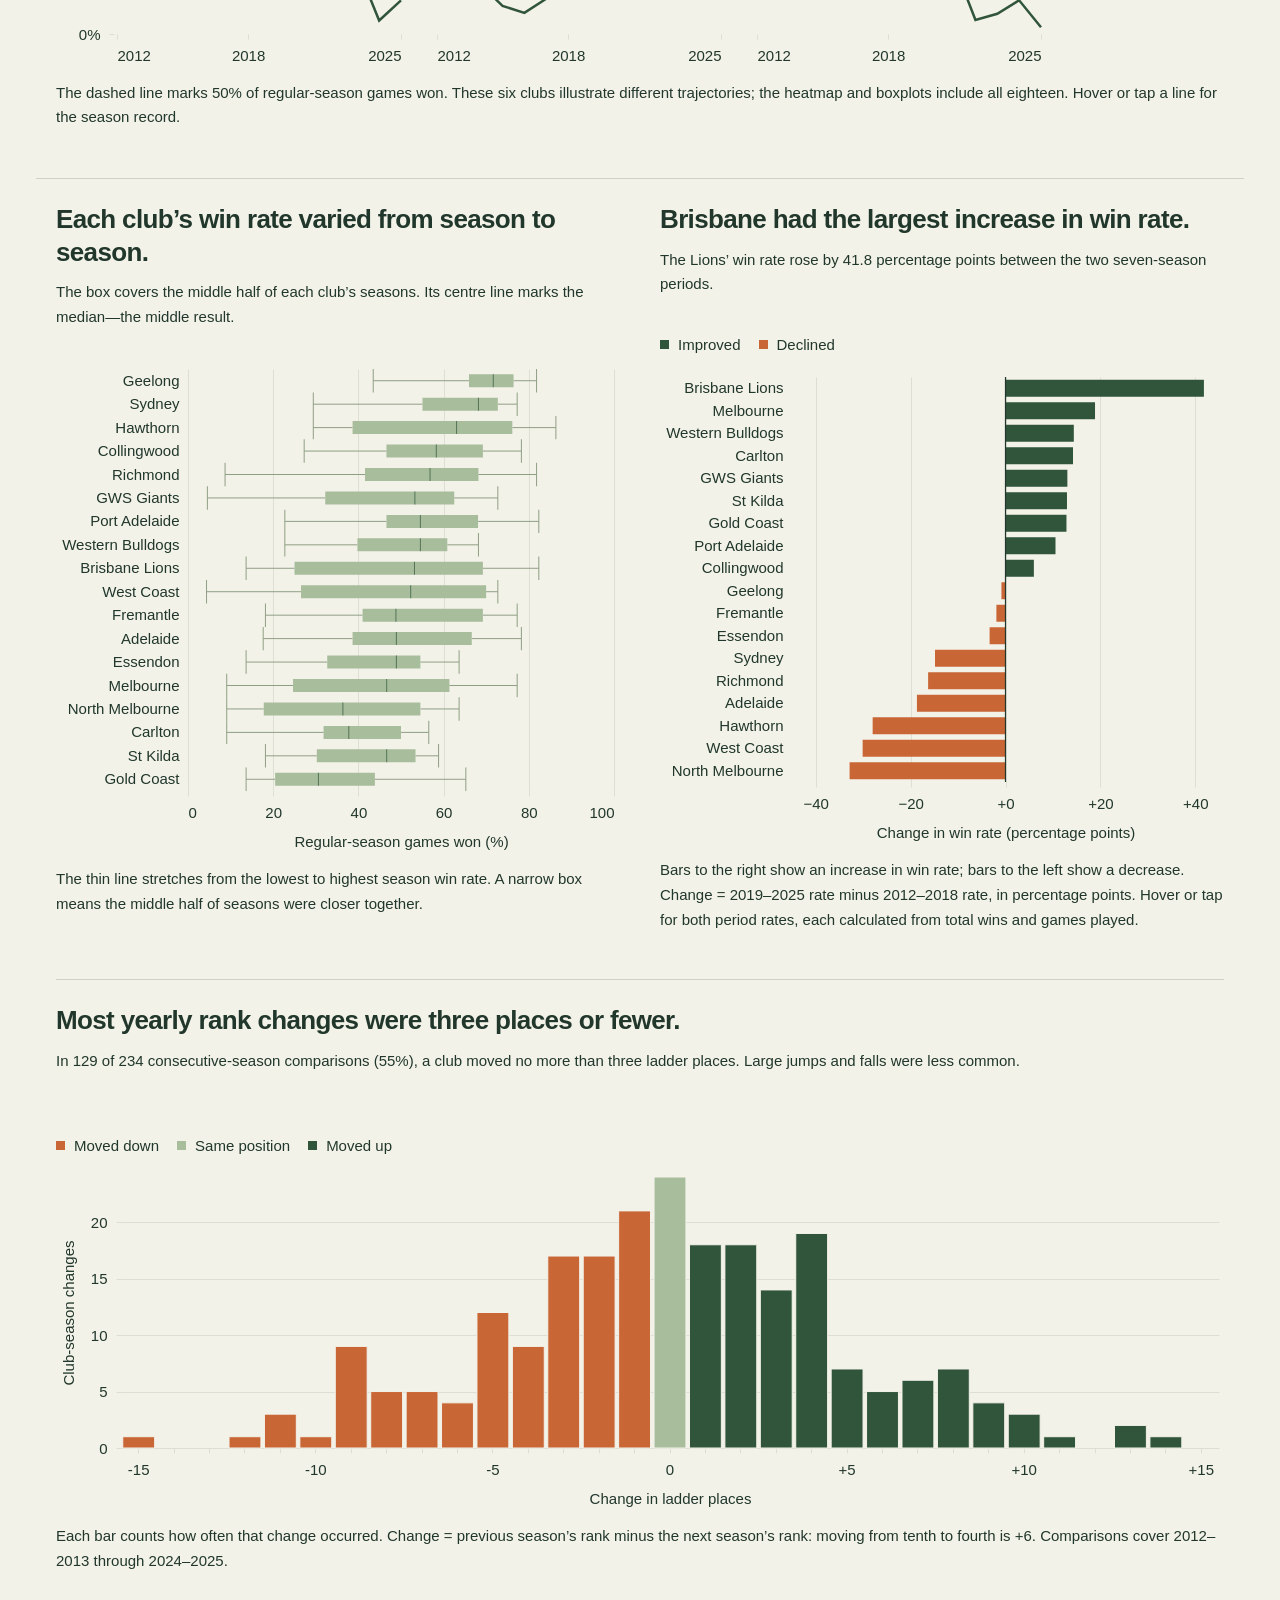
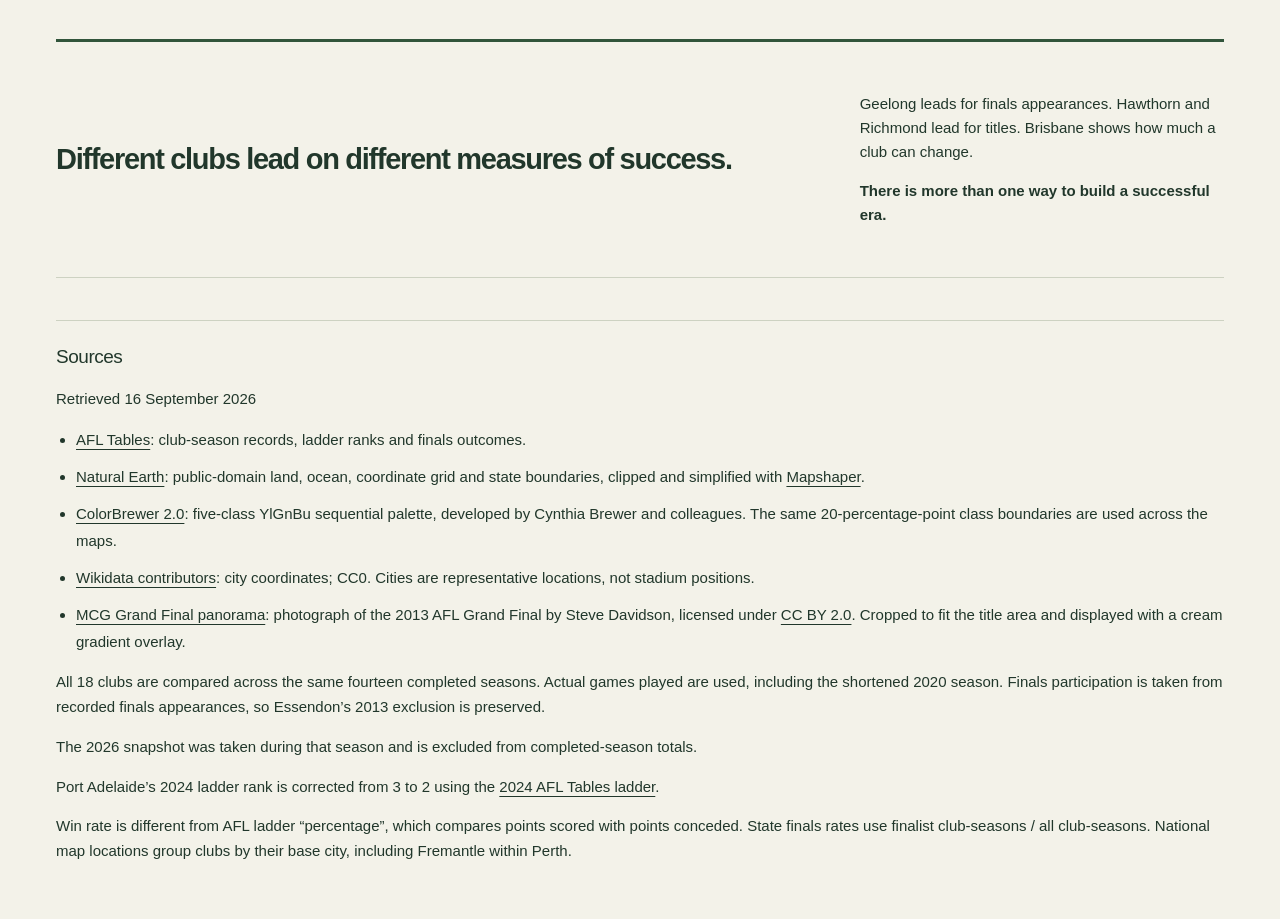
==== commit fe13a481: "Show season champions as orange heatmap cells" ====
--- a/prototype/index.html
+++ b/prototype/index.html
@@ -42,13 +42,13 @@
       <section class="chapter" aria-labelledby="chapter-one">
         <div class="section-intro pure-g">
           <div class="pure-u-1 pure-u-md-3-5"><h2 id="chapter-one">Finals appearances vary across clubs.</h2></div>
-          <div class="pure-u-1 pure-u-md-2-5 intro-copy"><p>A season can be a breakthrough, a rebuild or a missed opportunity. The ladder puts every club’s journey on the same scale.</p><p class="micro">The ladder ranks clubs after the regular season. First is best. Finals are the end-of-season series that decides the premier.</p></div>
+          <div class="pure-u-1 pure-u-md-2-5 intro-copy"><p>A season can be a breakthrough, a rebuild or a missed opportunity. The ladder puts every club’s journey on the same scale.</p><p class="micro">The ladder ranks clubs after the regular season. First is best. Finals are the end-of-season series that decides the season champion.</p></div>
         </div>
         <figure>
           <div class="figure-heading"><div><h3>Every club’s ladder position from 2012 to 2025.</h3></div></div>
-          <div class="chart-legend"><span><i class="legend-square green"></i> Top four</span><span><i class="legend-square sage"></i> 5th–8th</span><span><i class="legend-square neutral"></i> 9th–18th</span><span><i class="legend-diamond"></i> Premier</span></div>
+          <div class="chart-legend"><span><i class="legend-square green"></i> Top four</span><span><i class="legend-square sage"></i> 5th–8th</span><span><i class="legend-square neutral"></i> 9th–18th</span><span><i class="legend-square orange"></i> Season champion</span></div>
           <div class="chart" data-spec="ladder_heatmap" aria-label="Heatmap of ladder positions for all 18 AFL clubs in each season from 2012 to 2025."></div>
-          <figcaption>The grid has 252 cells: 18 clubs across 14 seasons, 2012–2025. Each cell shows one club’s regular-season ladder position in one season. Clubs are ordered by finals appearances, then win rate. Hover or tap a cell for its record.</figcaption>
+          <figcaption>The grid has 252 cells: 18 clubs across 14 seasons, 2012–2025. Orange cells mark the Grand Final winner; the number still shows the club’s regular-season ladder position. Other cells are coloured by ladder position. Clubs are ordered by finals appearances, then win rate. Hover or tap a cell for its record.</figcaption>
           <p id="club-summary" class="selection-summary" aria-live="polite">Geelong and Sydney set the standard for returning to finals.</p>
         </figure>
         <div class="pure-g two-up">
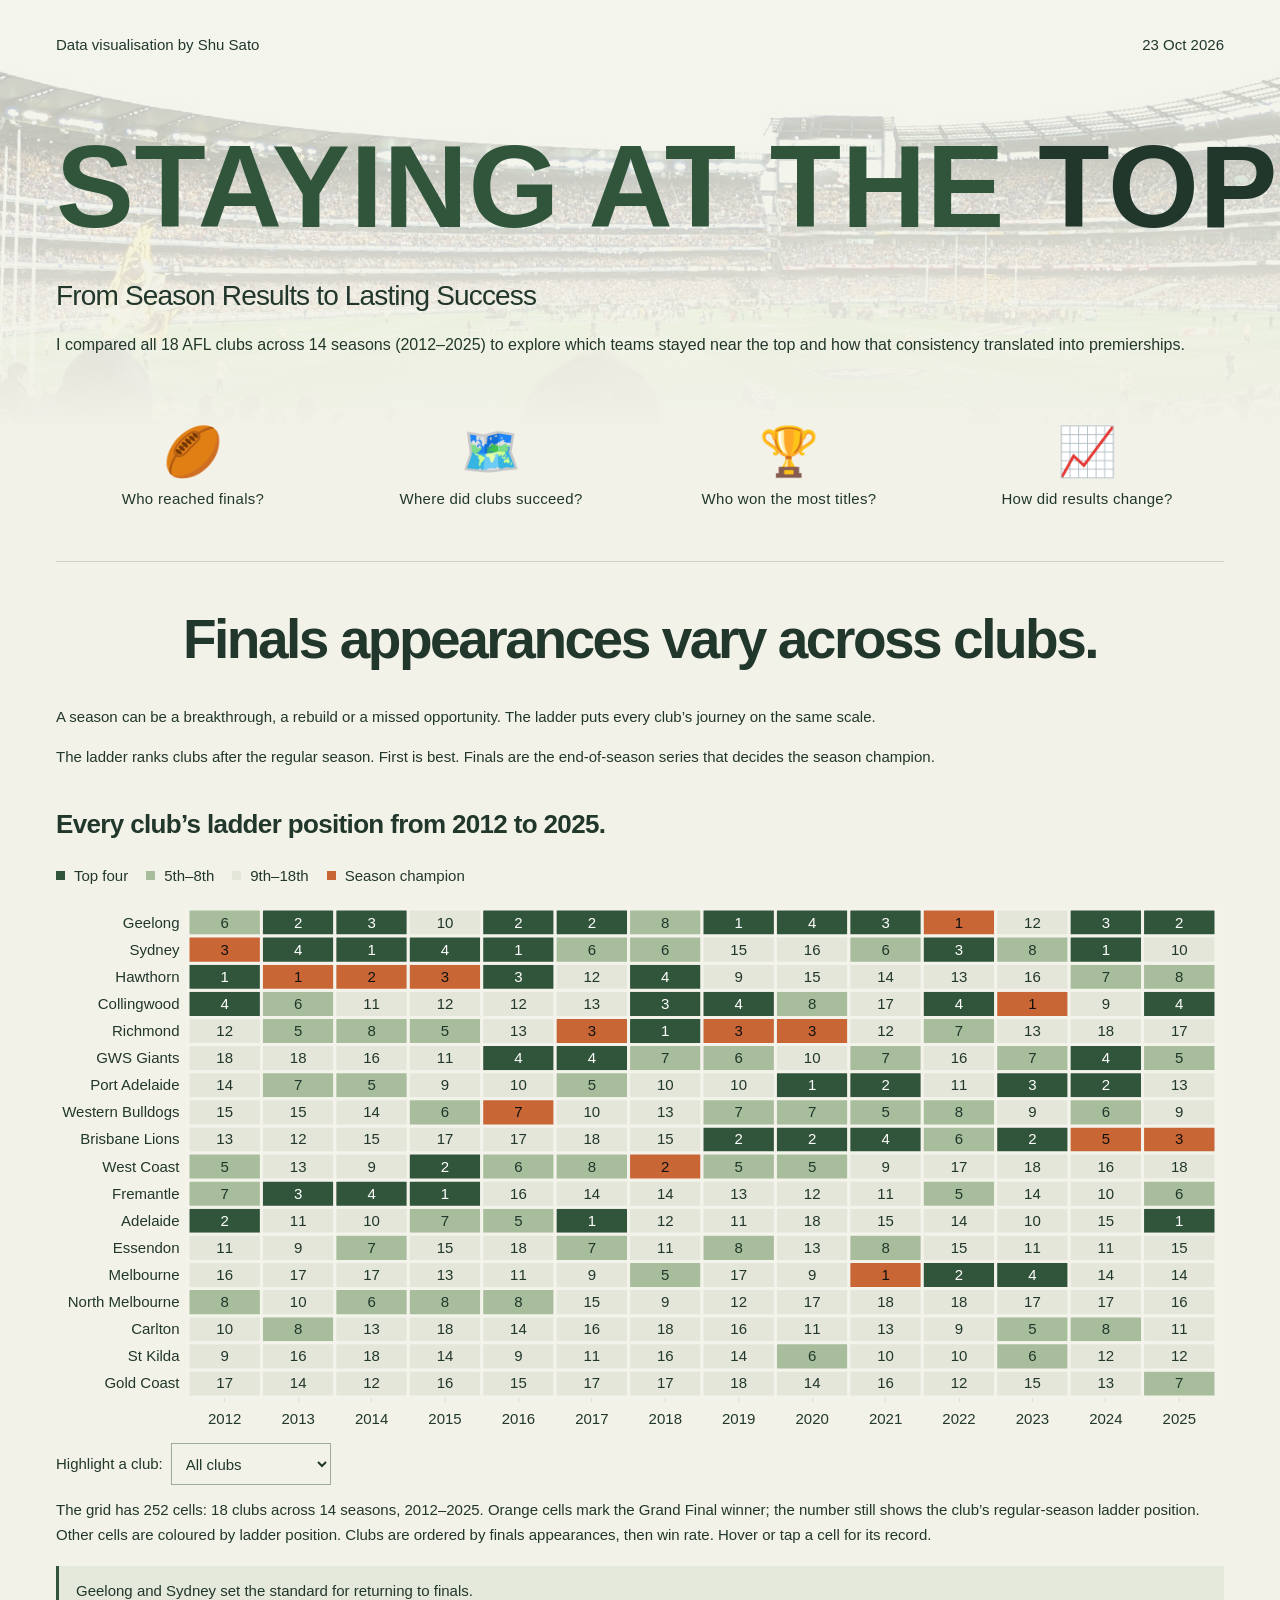
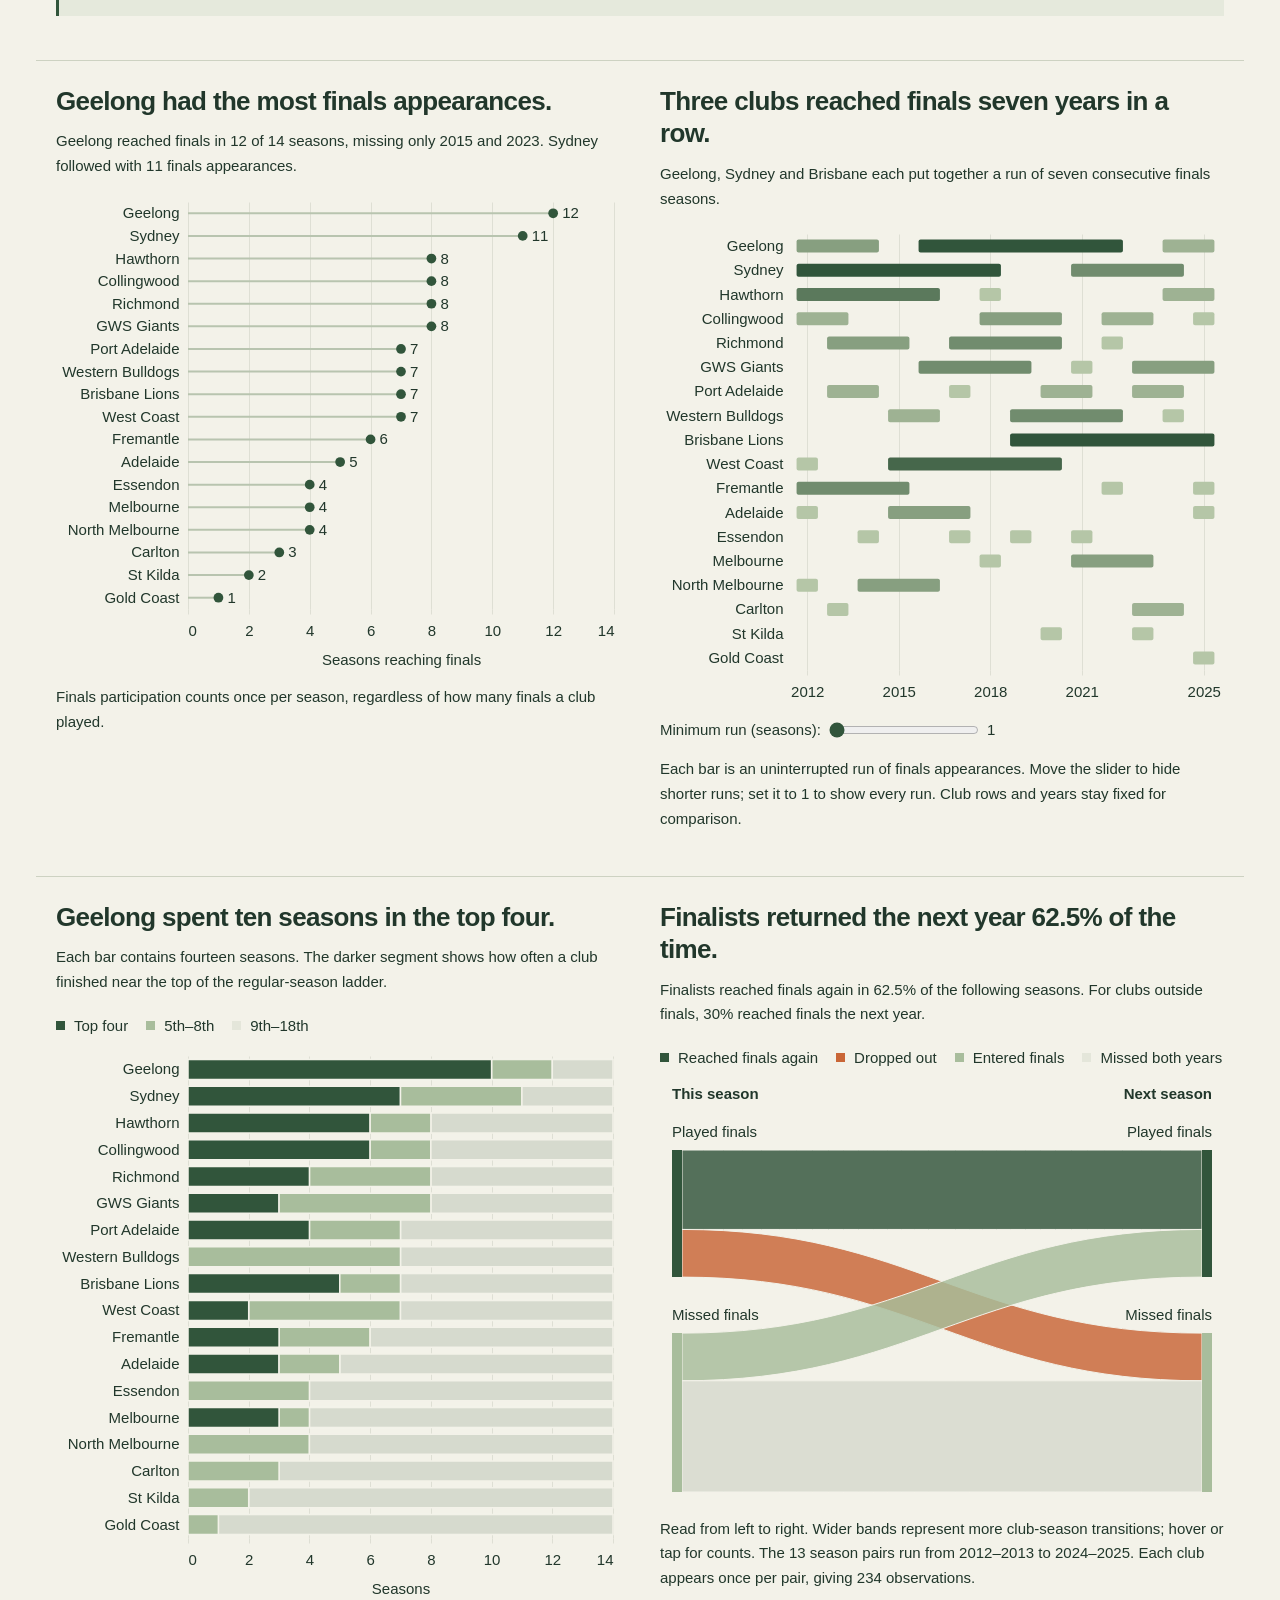
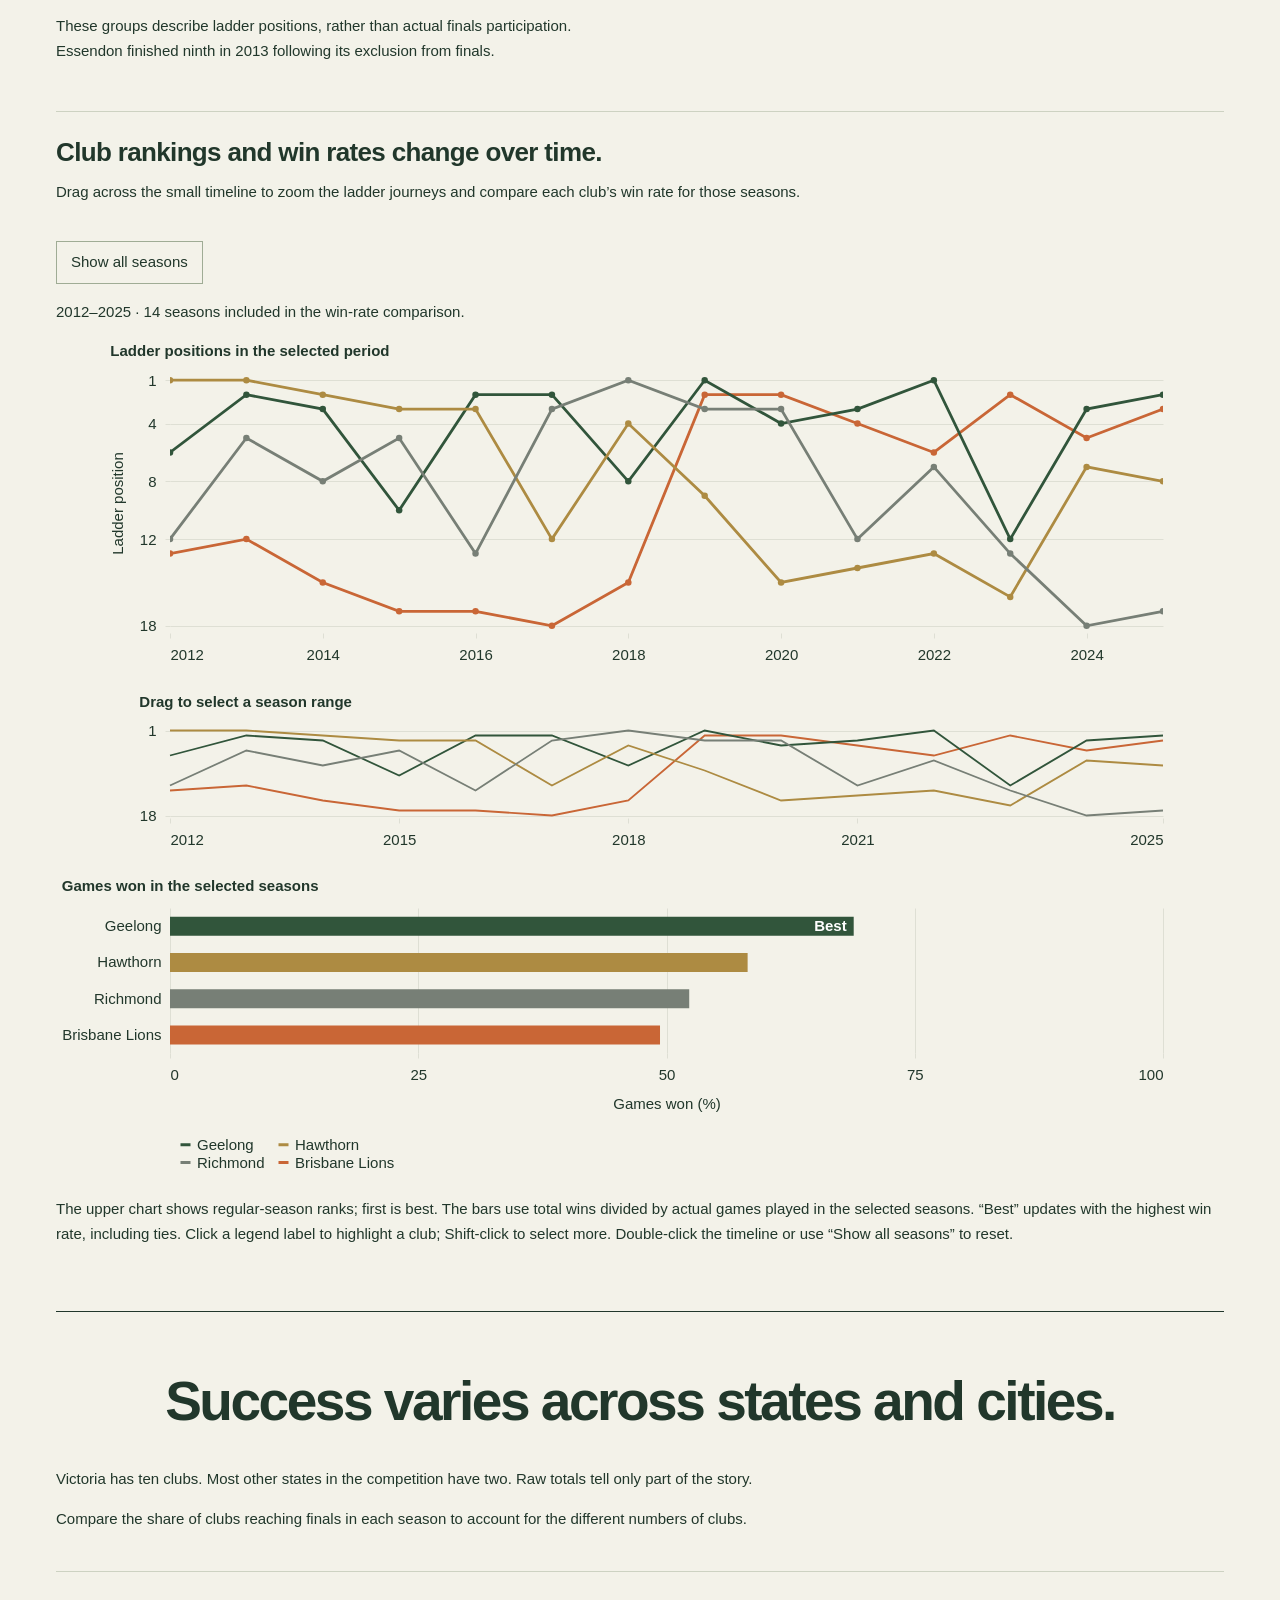
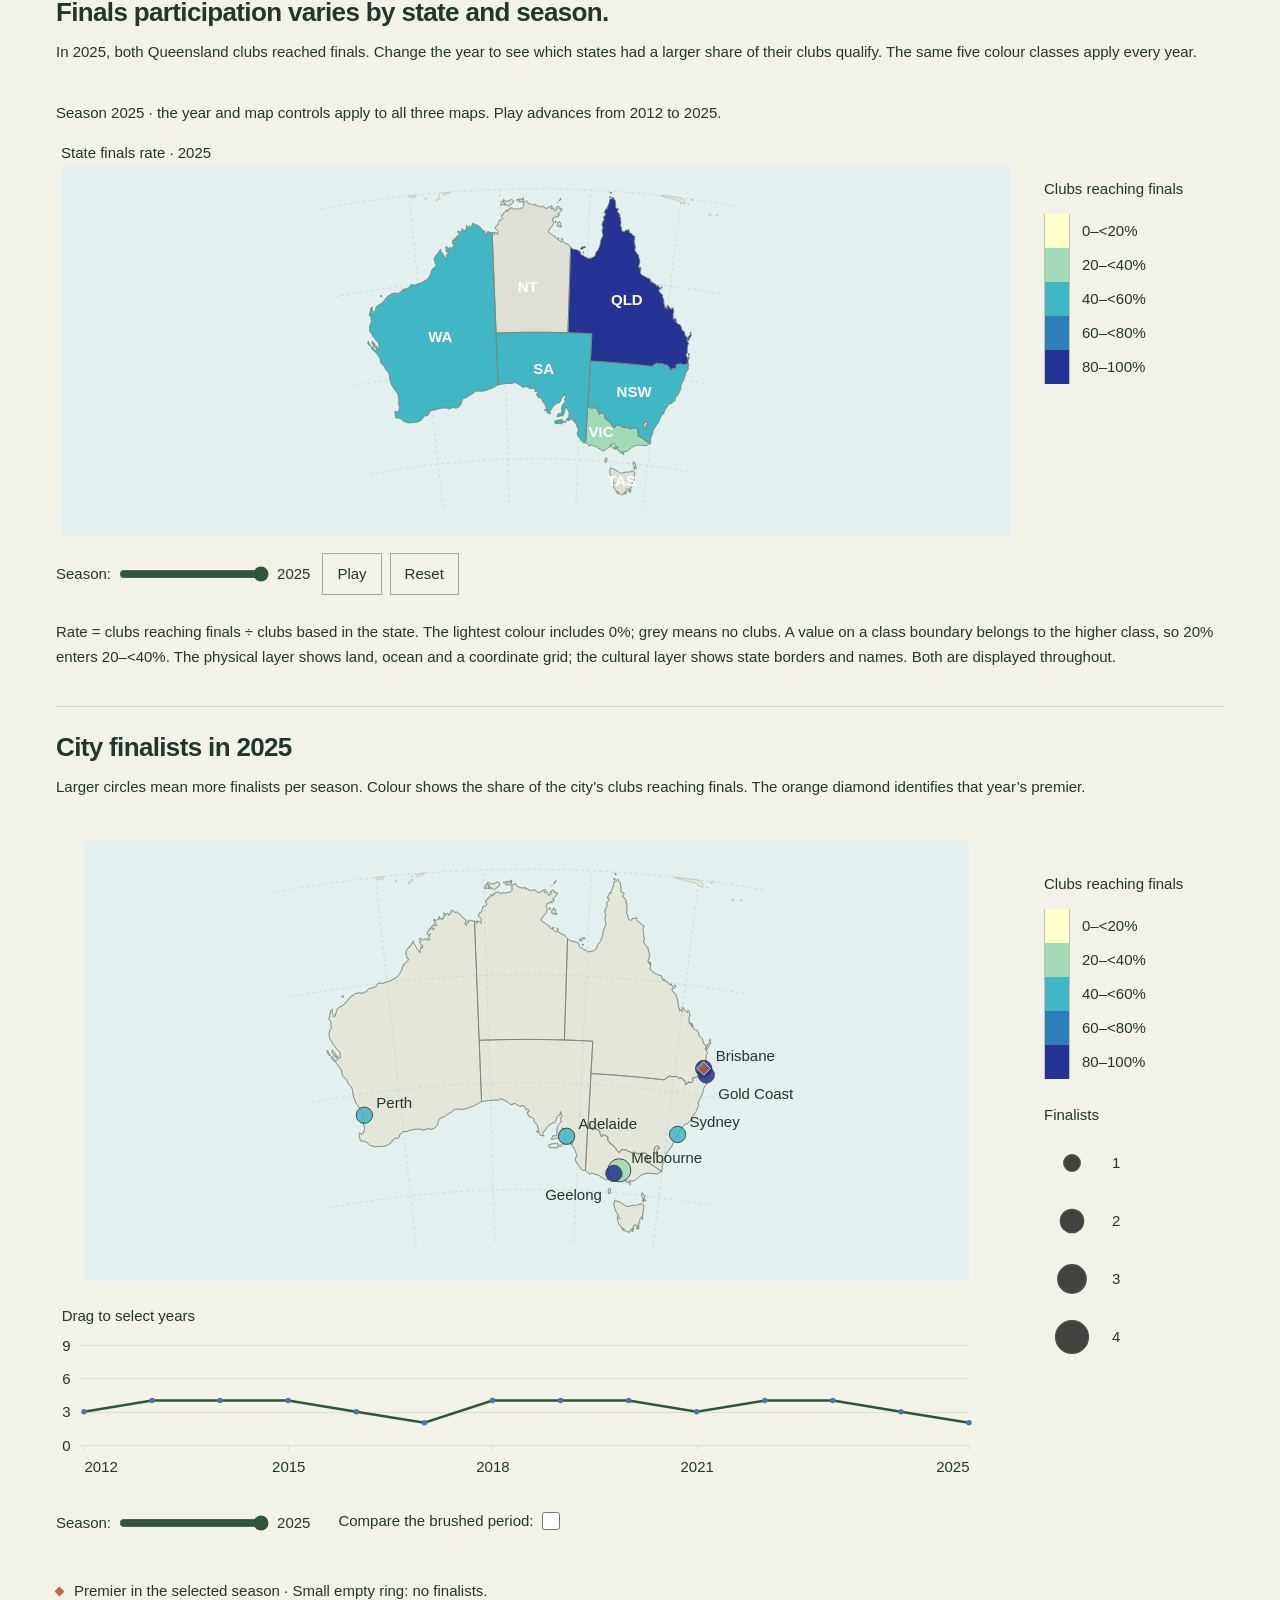
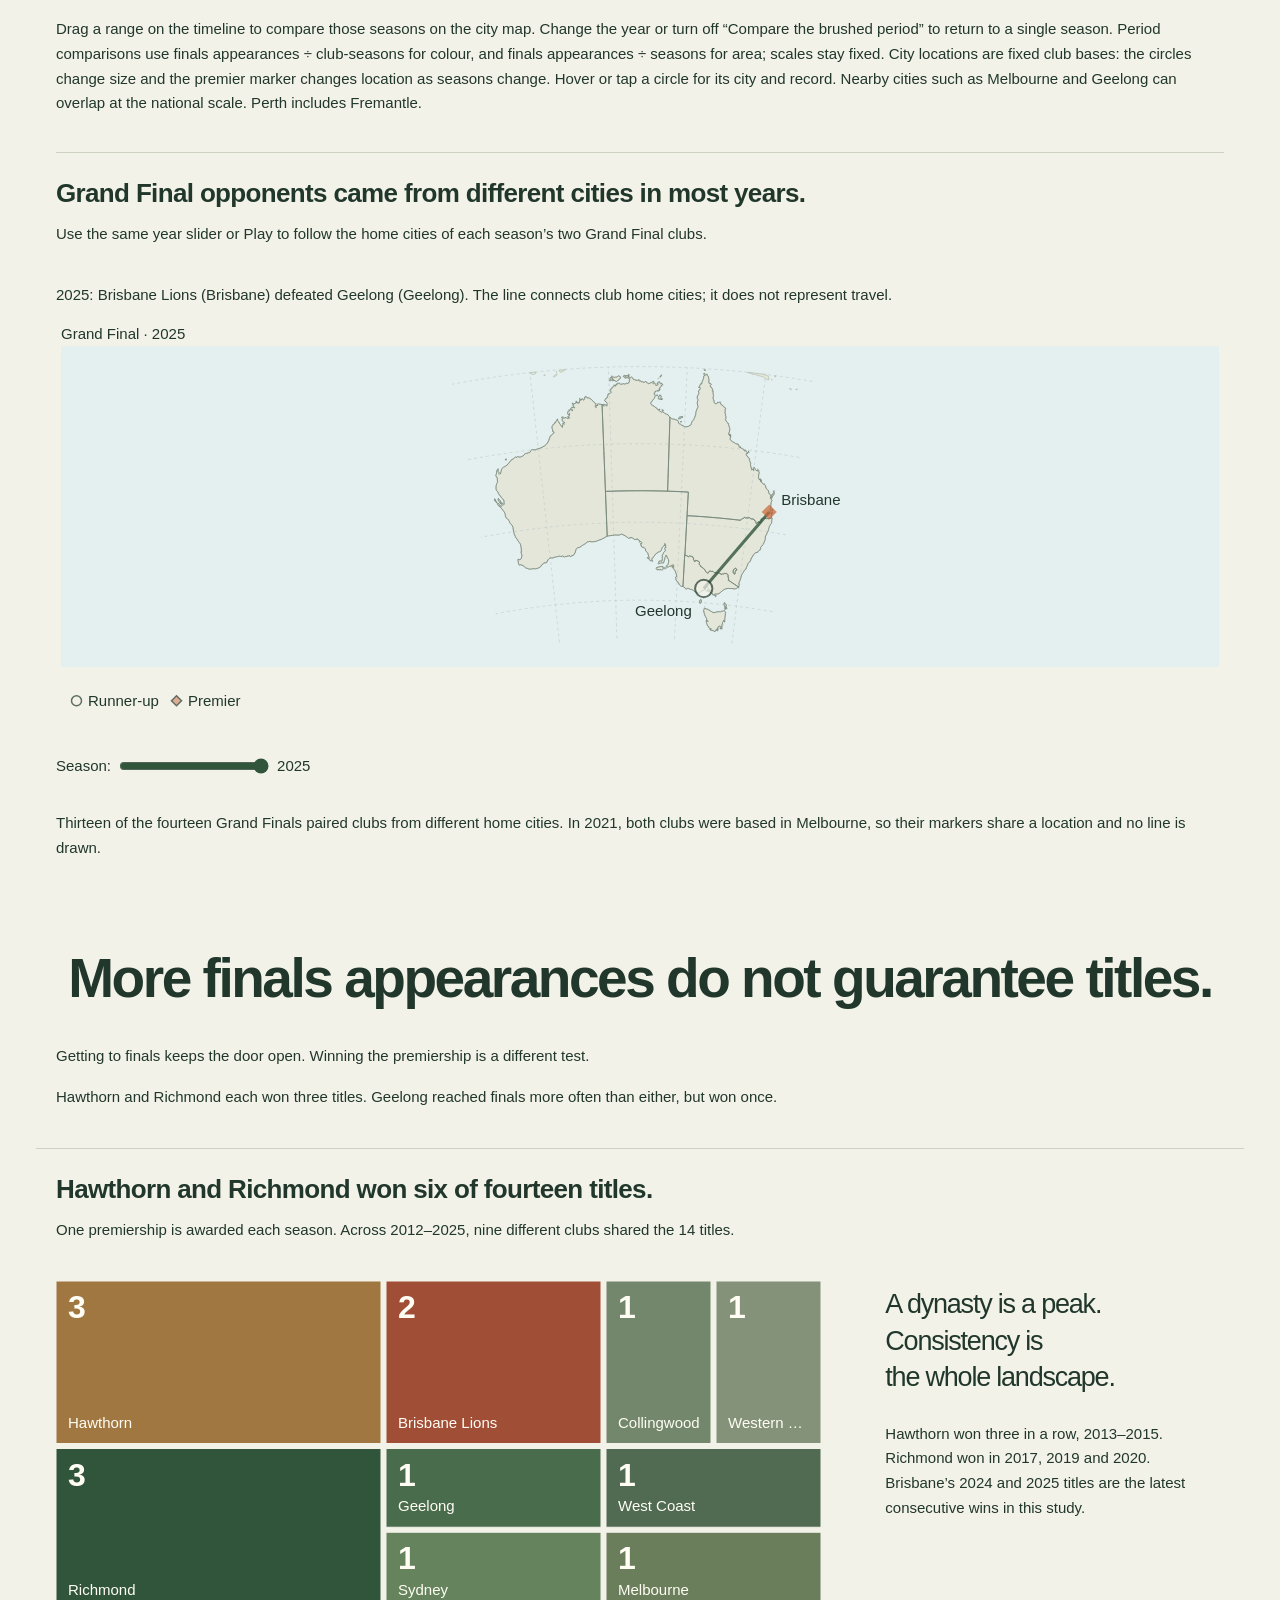
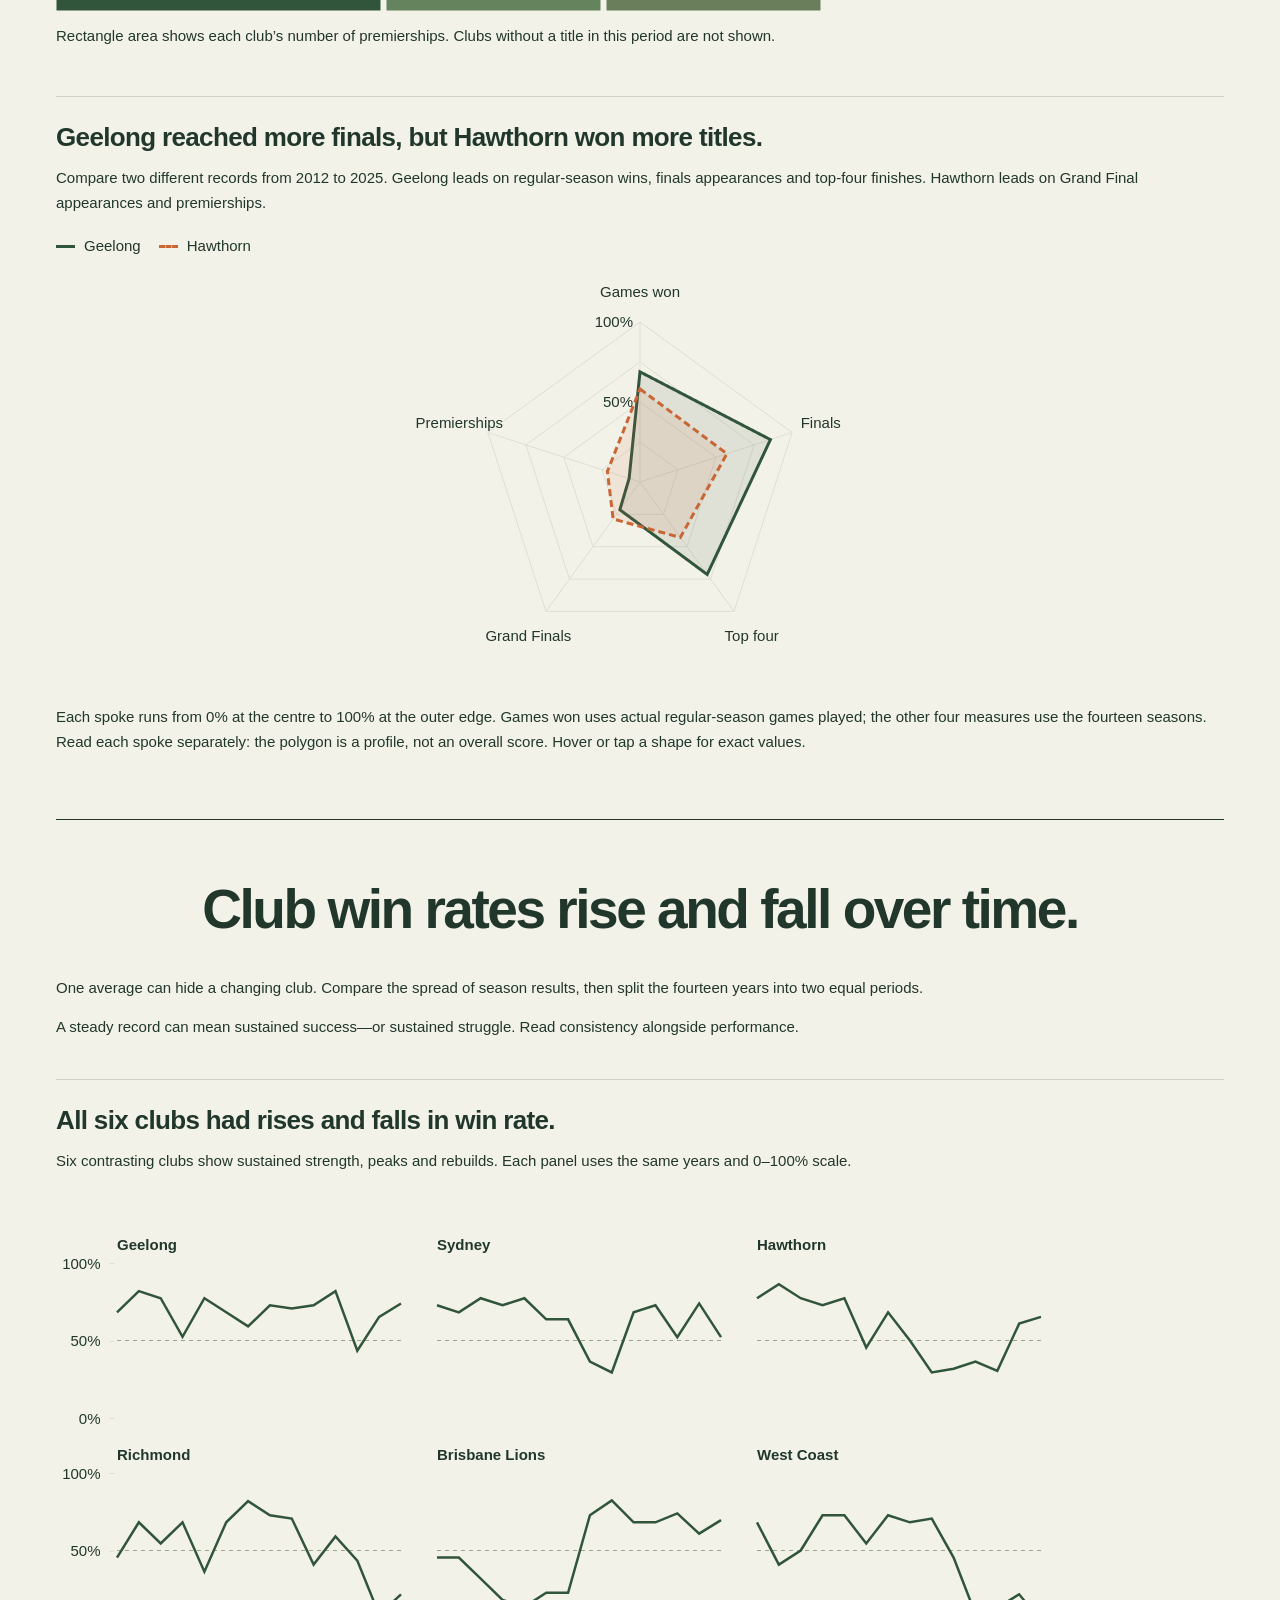
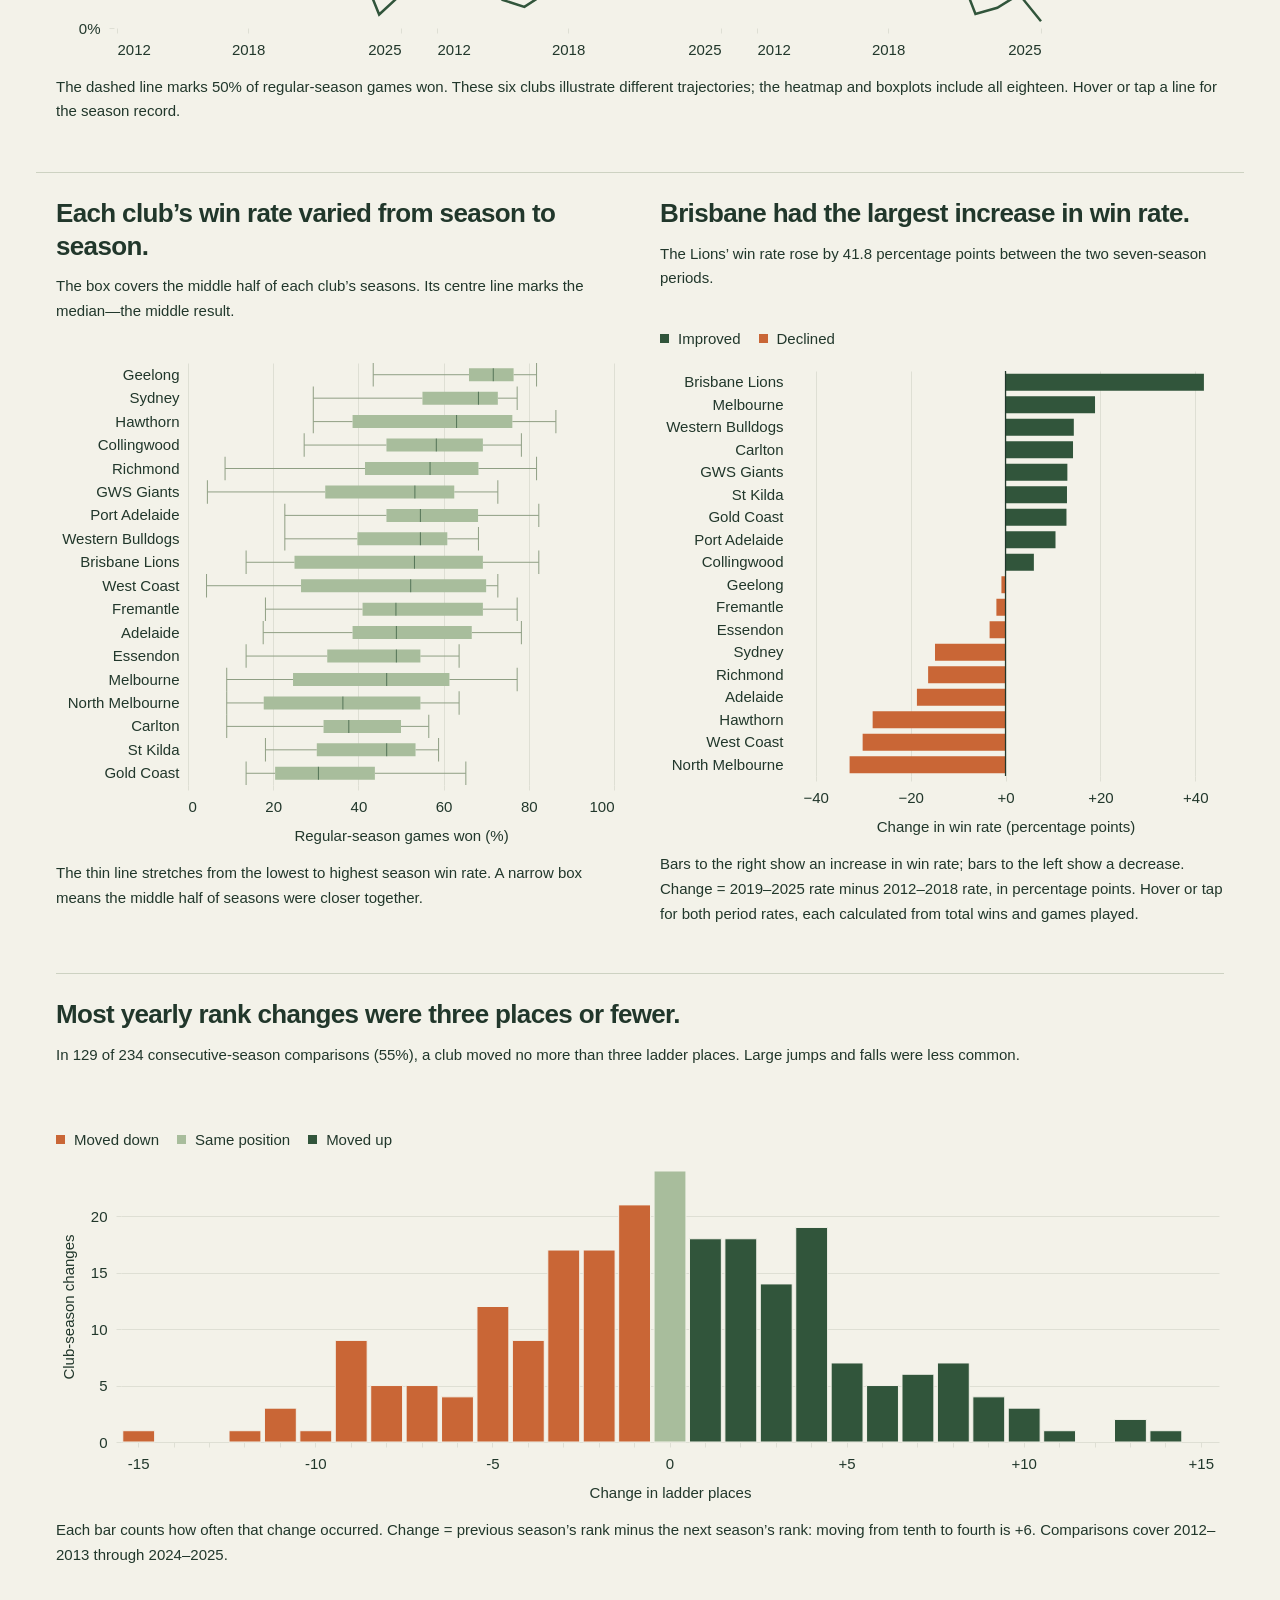
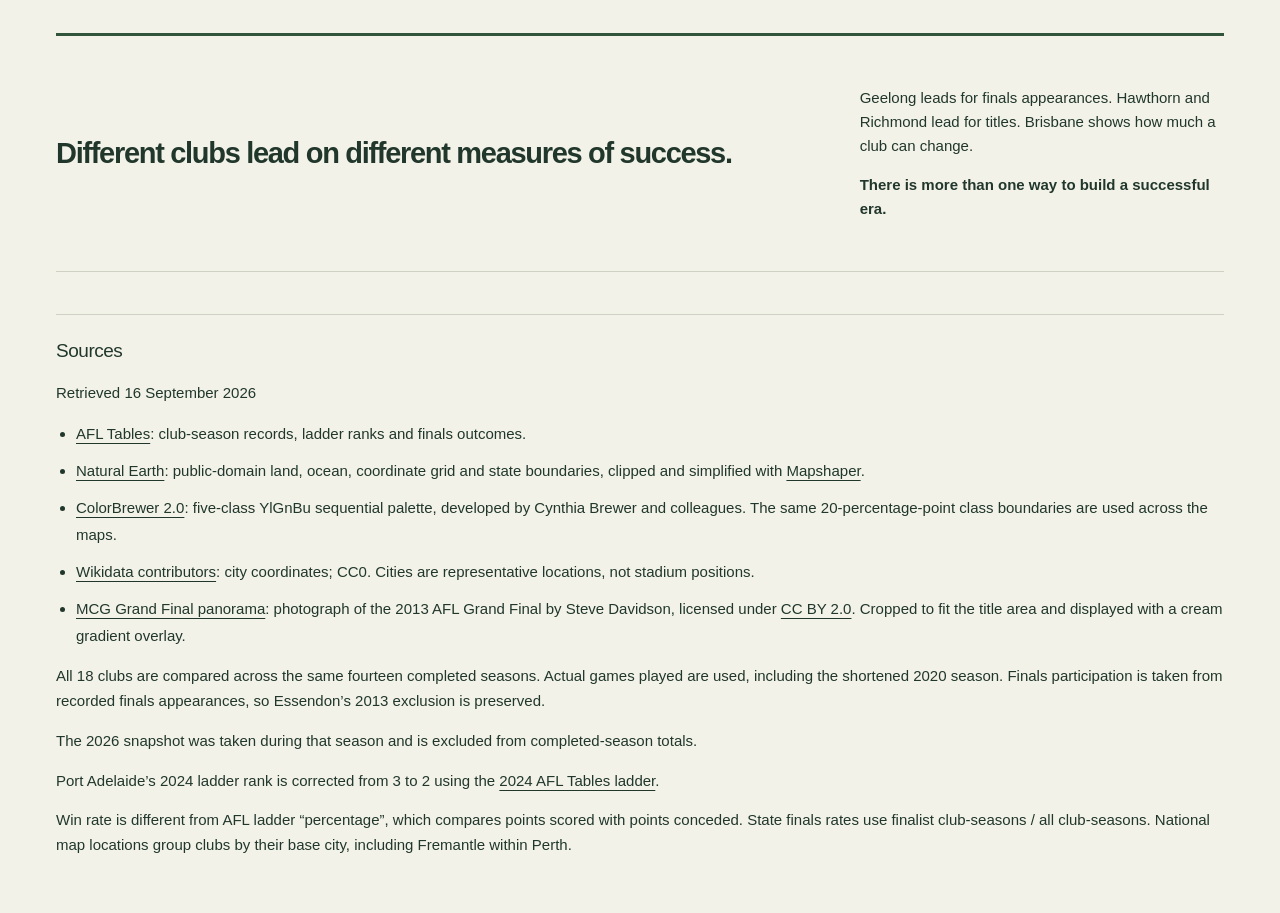
==== commit 28b06144: "Match the finalists legend to observed counts" ====
--- a/prototype/index.html
+++ b/prototype/index.html
@@ -114,12 +114,12 @@
               <div class="map-rate-legend"><span style="--swatch:#ffffcc">0–&lt;20%</span><span style="--swatch:#a1dab4">20–&lt;40%</span><span style="--swatch:#41b6c4">40–&lt;60%</span><span style="--swatch:#2c7fb8">60–&lt;80%</span><span style="--swatch:#253494">80–100%</span></div>
               <div class="map-size-legend" role="group" aria-label="Circle size: finalists per season">
                 <p class="micro">Finalists</p>
-                <!-- Match Vega's fixed size scale: radius = sqrt(2400 × count / 9) / 2. -->
+                <!-- Observed finalists range from 0 to 4 per city-season. Match Vega's fixed size scale: radius = sqrt(2400 × count / 9) / 2. -->
                 <ul>
                   <li><svg width="56" height="54" viewBox="0 0 56 54" aria-hidden="true"><circle cx="28" cy="27" r="8.165"/></svg><span>1</span></li>
+                  <li><svg width="56" height="54" viewBox="0 0 56 54" aria-hidden="true"><circle cx="28" cy="27" r="11.547"/></svg><span>2</span></li>
                   <li><svg width="56" height="54" viewBox="0 0 56 54" aria-hidden="true"><circle cx="28" cy="27" r="14.142"/></svg><span>3</span></li>
-                  <li><svg width="56" height="54" viewBox="0 0 56 54" aria-hidden="true"><circle cx="28" cy="27" r="20"/></svg><span>6</span></li>
-                  <li><svg width="56" height="54" viewBox="0 0 56 54" aria-hidden="true"><circle cx="28" cy="27" r="24.495"/></svg><span>9</span></li>
+                  <li><svg width="56" height="54" viewBox="0 0 56 54" aria-hidden="true"><circle cx="28" cy="27" r="16.33"/></svg><span>4</span></li>
                 </ul>
               </div>
             </aside>
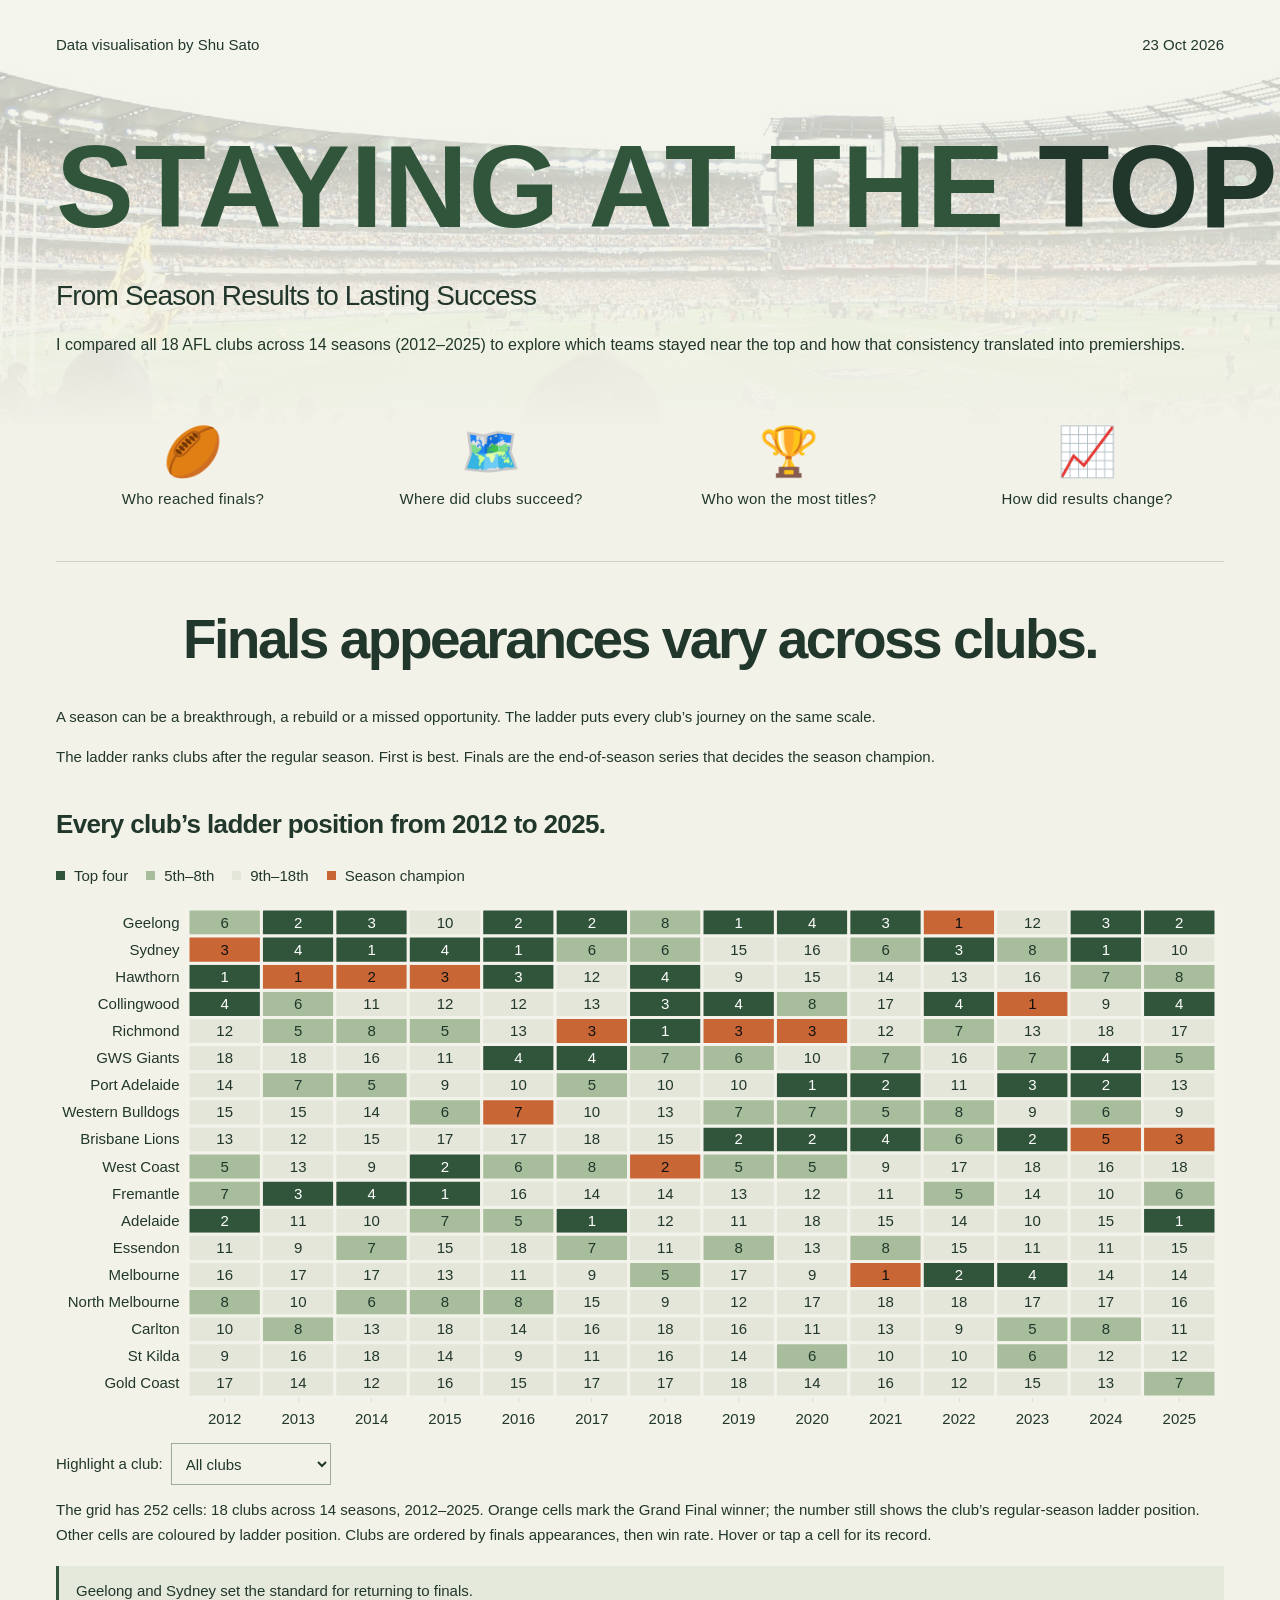
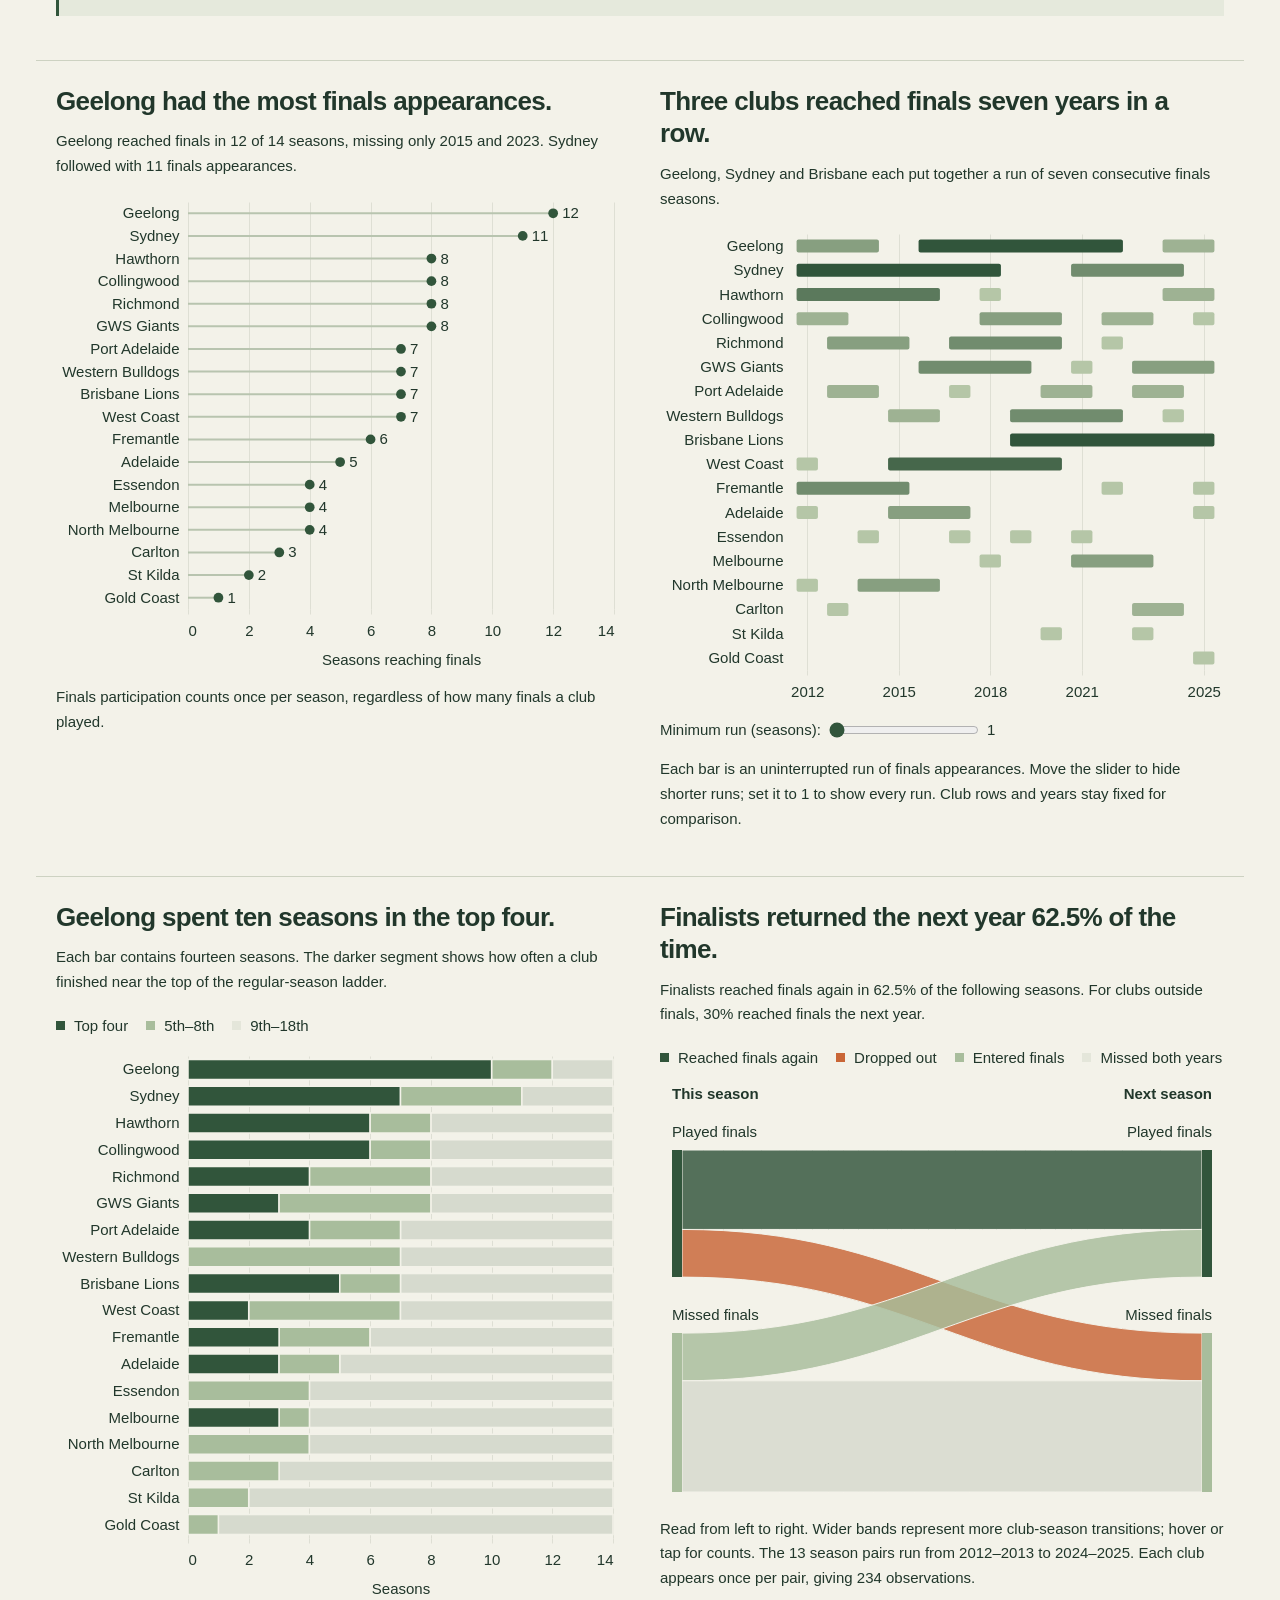
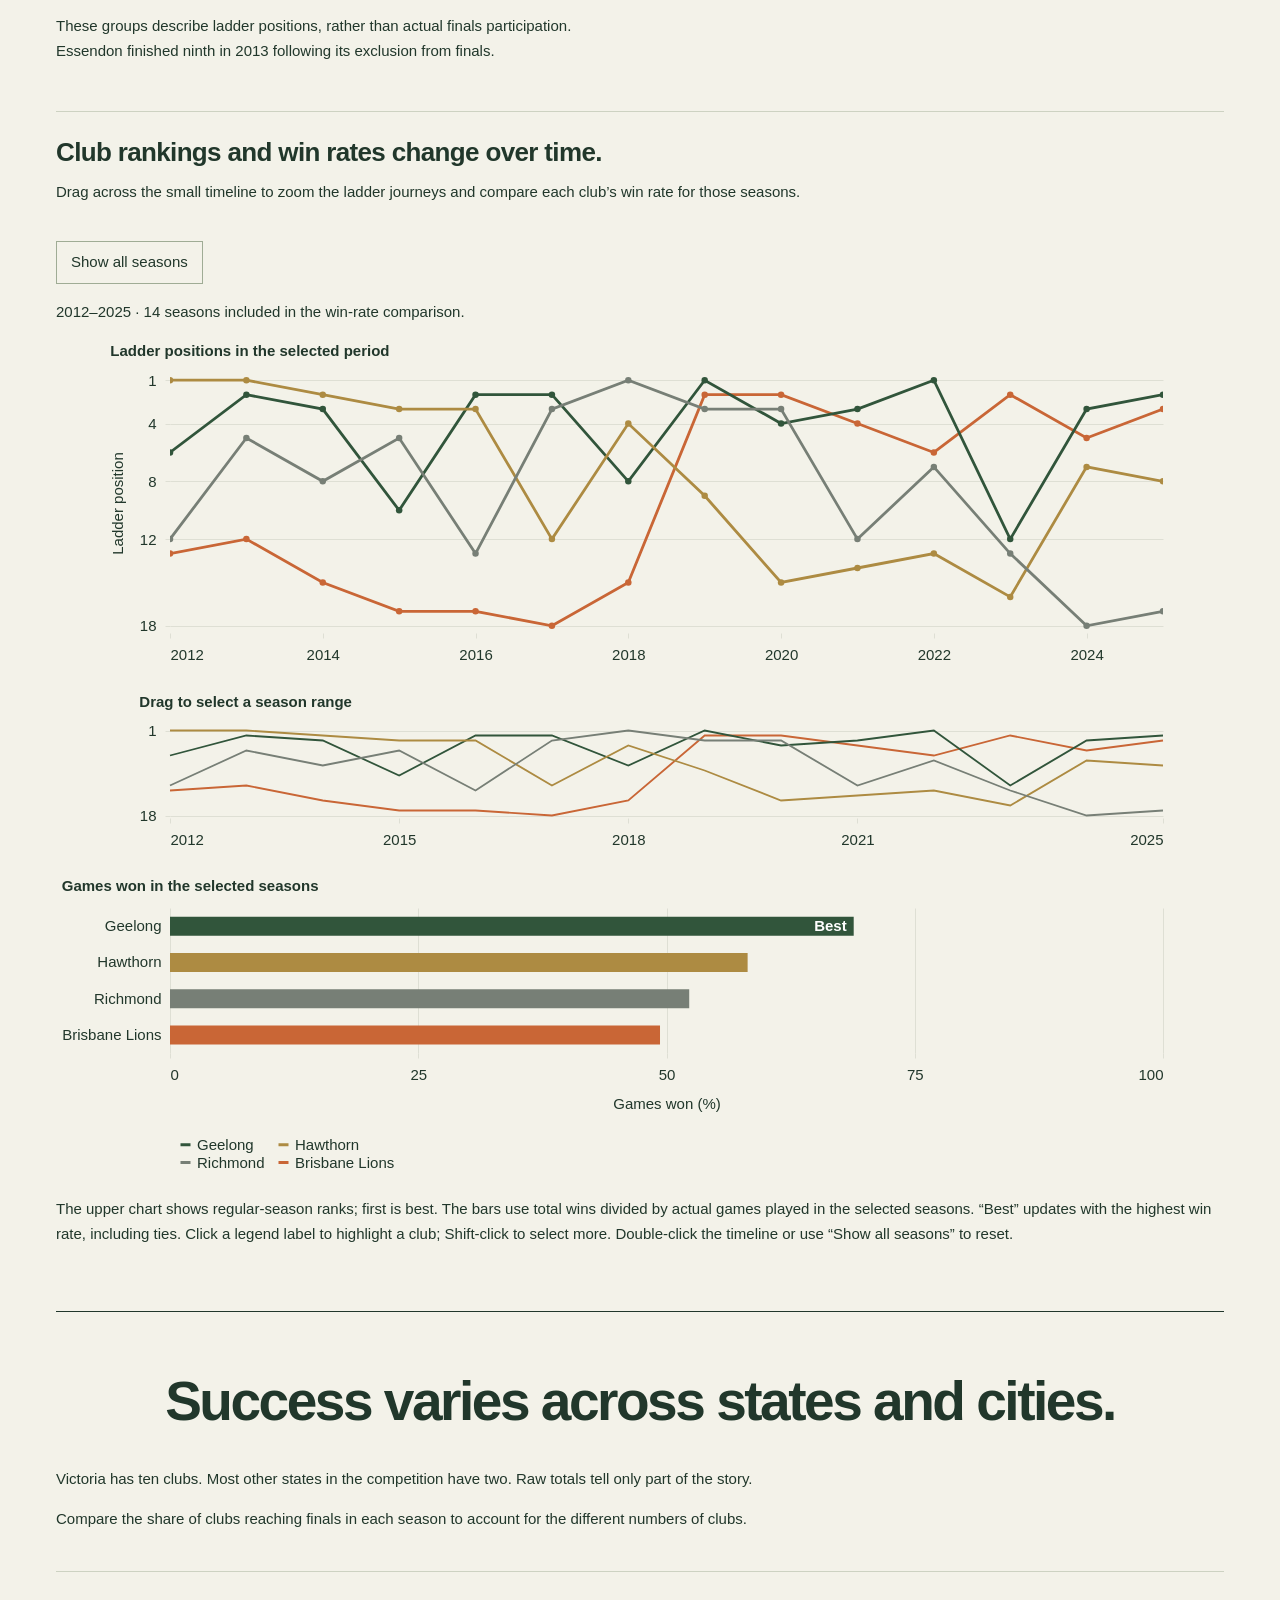
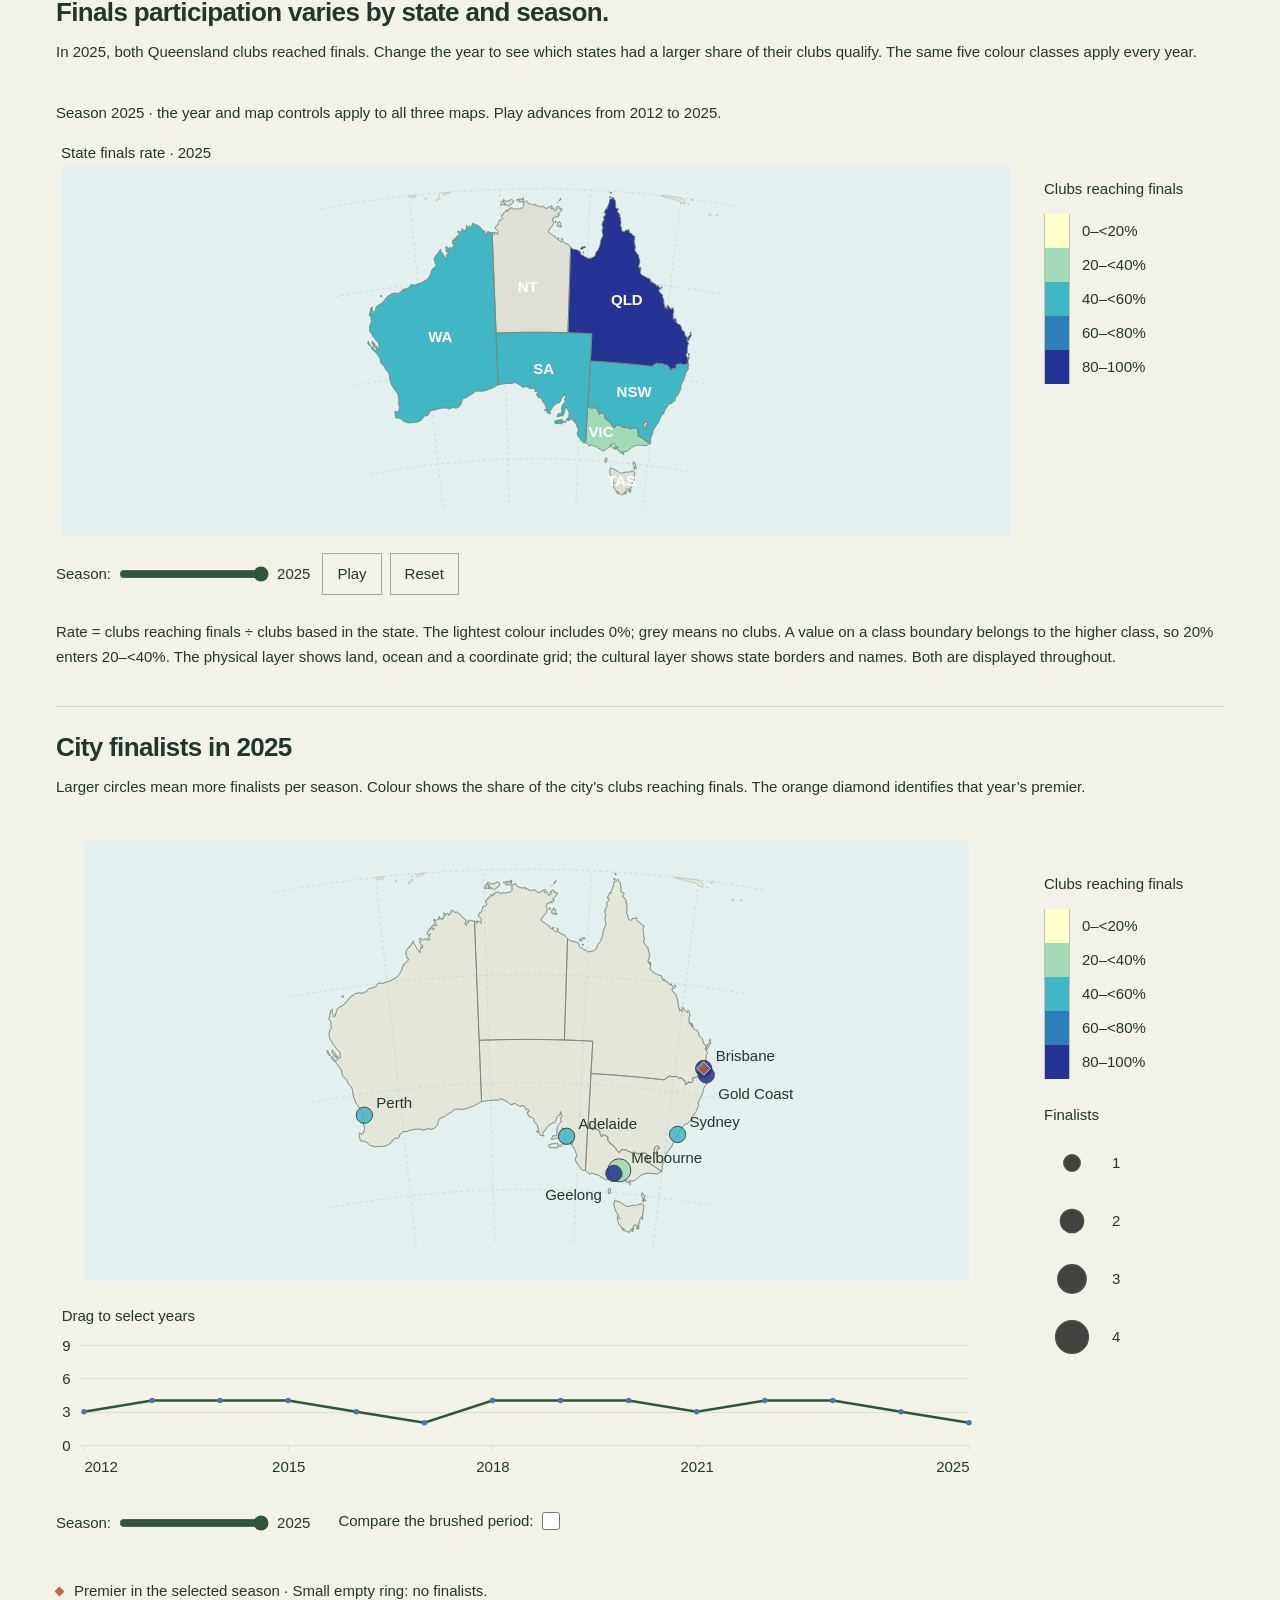
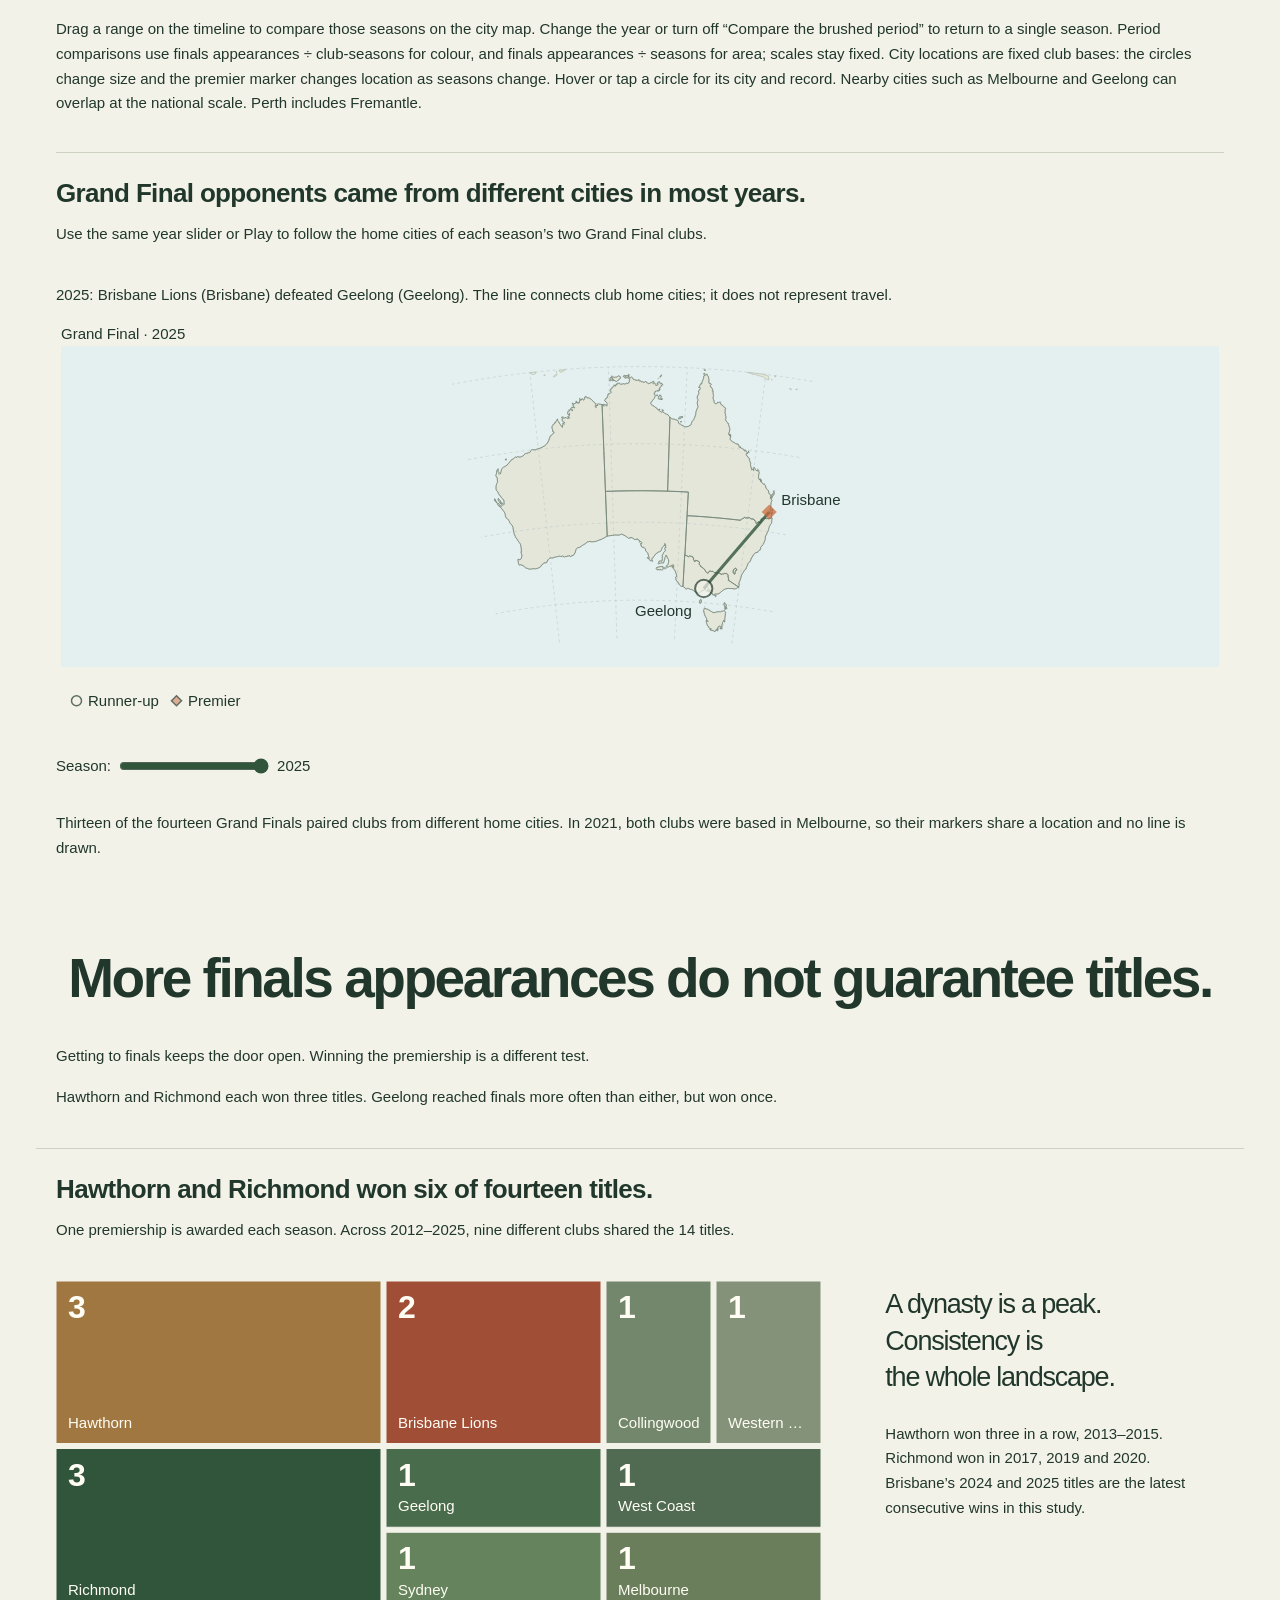
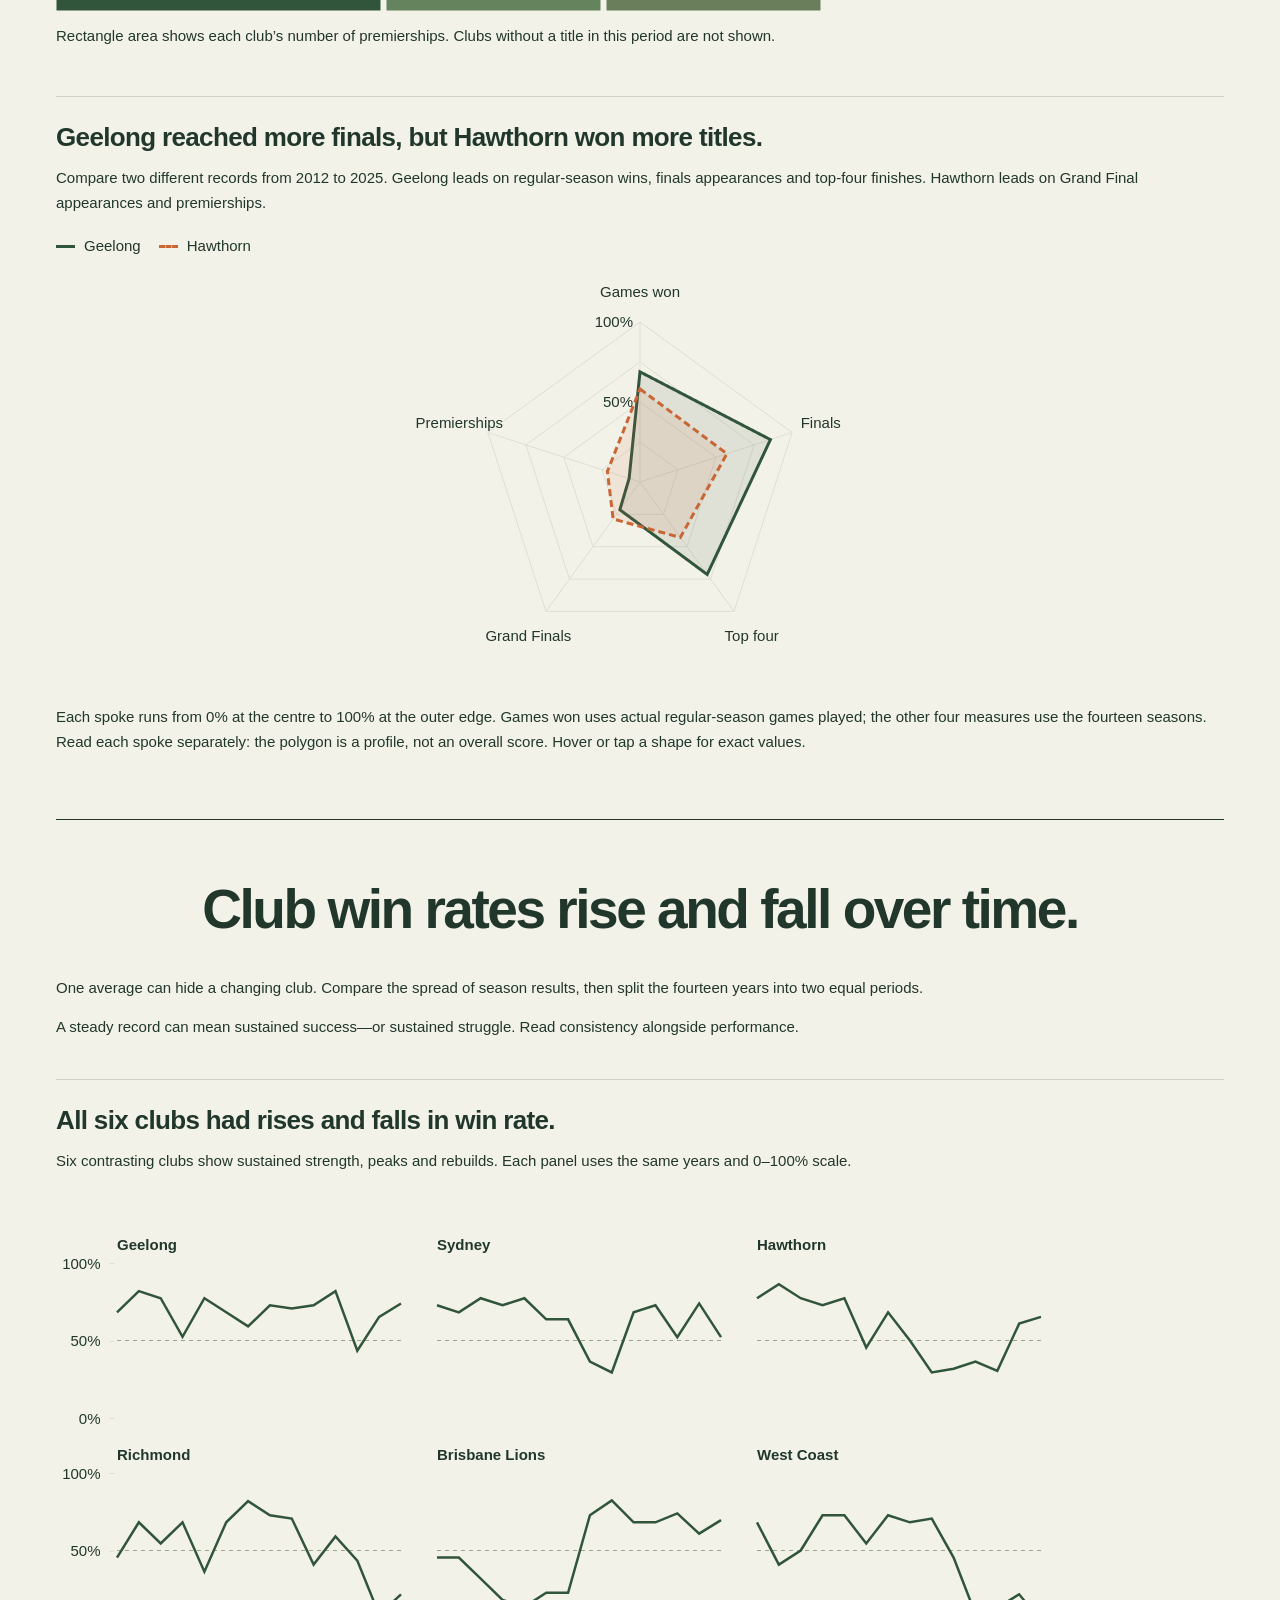
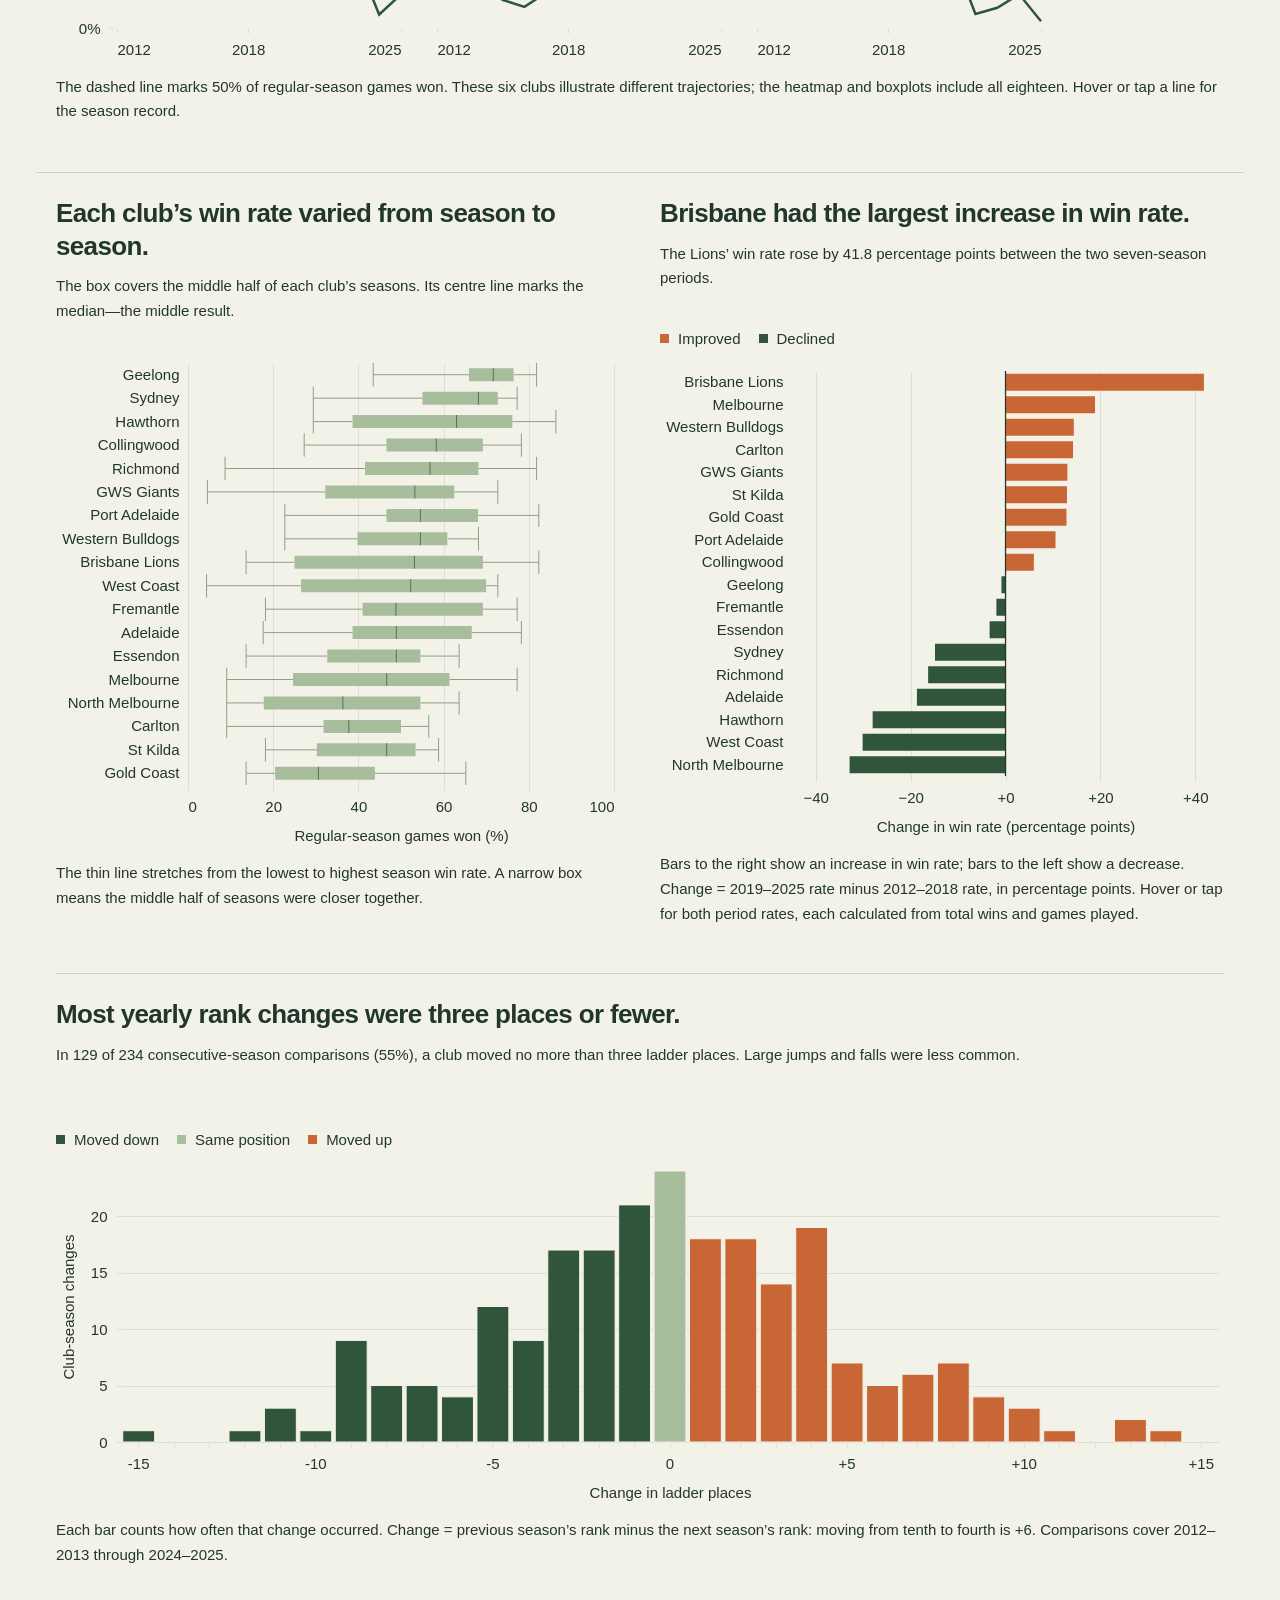
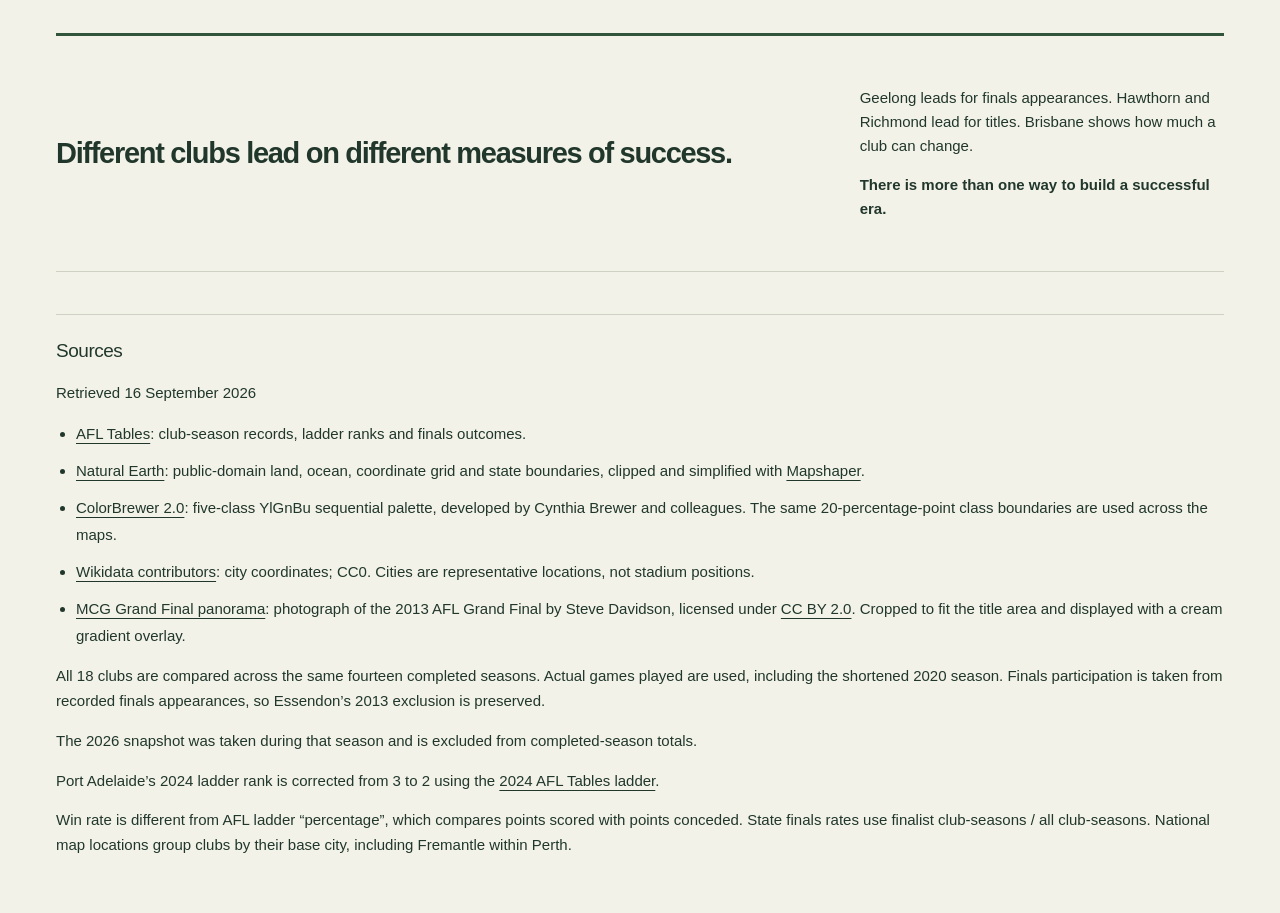
==== commit 9f10ba87: "Swap the improvement and decline colours" ====
--- a/prototype/index.html
+++ b/prototype/index.html
@@ -157,12 +157,12 @@
           <div class="chart" data-spec="club_small_multiples" aria-label="Small multiples of annual win rates for Geelong, Sydney, Hawthorn, Richmond, Brisbane Lions and West Coast, all on the same scales."></div>
           <figcaption>The dashed line marks 50% of regular-season games won. These six clubs illustrate different trajectories; the heatmap and boxplots include all eighteen. Hover or tap a line for the season record.</figcaption>
         </figure>
-        <div class="pure-g two-up"><figure class="pure-u-1 pure-u-lg-1-2 chart-column"><h3>Each club’s win rate varied from season to season.</h3><p class="chart-deck">The box covers the middle half of each club’s seasons. Its centre line marks the median—the middle result.</p><div class="chart" data-spec="season_boxplot" aria-label="Boxplots showing the distribution of season win rates for each club."></div><figcaption>The thin line stretches from the lowest to highest season win rate. A narrow box means the middle half of seasons were closer together.</figcaption></figure><figure class="pure-u-1 pure-u-lg-1-2 chart-column"><h3>Brisbane had the largest increase in win rate.</h3><p class="chart-deck">The Lions’ win rate rose by 41.8 percentage points between the two seven-season periods.</p><div class="chart-legend"><span><i class="legend-square green"></i> Improved</span><span><i class="legend-square orange"></i> Declined</span></div><div class="chart" data-spec="era_change" aria-label="Diverging bars showing the change in each club’s win rate from 2012–2018 to 2019–2025; bars to the right show improvement."></div><figcaption>Bars to the right show an increase in win rate; bars to the left show a decrease. Change = 2019–2025 rate minus 2012–2018 rate, in percentage points. Hover or tap for both period rates, each calculated from total wins and games played.</figcaption></figure></div>
+        <div class="pure-g two-up"><figure class="pure-u-1 pure-u-lg-1-2 chart-column"><h3>Each club’s win rate varied from season to season.</h3><p class="chart-deck">The box covers the middle half of each club’s seasons. Its centre line marks the median—the middle result.</p><div class="chart" data-spec="season_boxplot" aria-label="Boxplots showing the distribution of season win rates for each club."></div><figcaption>The thin line stretches from the lowest to highest season win rate. A narrow box means the middle half of seasons were closer together.</figcaption></figure><figure class="pure-u-1 pure-u-lg-1-2 chart-column"><h3>Brisbane had the largest increase in win rate.</h3><p class="chart-deck">The Lions’ win rate rose by 41.8 percentage points between the two seven-season periods.</p><div class="chart-legend"><span><i class="legend-square orange"></i> Improved</span><span><i class="legend-square green"></i> Declined</span></div><div class="chart" data-spec="era_change" aria-label="Diverging bars showing the change in each club’s win rate from 2012–2018 to 2019–2025; bars to the right show improvement."></div><figcaption>Bars to the right show an increase in win rate; bars to the left show a decrease. Change = 2019–2025 rate minus 2012–2018 rate, in percentage points. Hover or tap for both period rates, each calculated from total wins and games played.</figcaption></figure></div>
         <figure class="figure-wide journey-figure">
 
           <h3>Most yearly rank changes were three places or fewer.</h3>
           <p class="chart-deck">In 129 of 234 consecutive-season comparisons (55%), a club moved no more than three ladder places. Large jumps and falls were less common.</p>
-          <div class="chart-legend"><span><i class="legend-square orange"></i> Moved down</span><span><i class="legend-square sage"></i> Same position</span><span><i class="legend-square green"></i> Moved up</span></div>
+          <div class="chart-legend"><span><i class="legend-square green"></i> Moved down</span><span><i class="legend-square sage"></i> Same position</span><span><i class="legend-square orange"></i> Moved up</span></div>
           <div class="chart" data-spec="rank_changes" aria-label="Histogram of year-to-year ladder changes across 234 club-season comparisons; positive changes indicate improvement."></div>
           <figcaption>Each bar counts how often that change occurred. Change = previous season’s rank minus the next season’s rank: moving from tenth to fourth is +6. Comparisons cover 2012–2013 through 2024–2025.</figcaption>
         </figure>
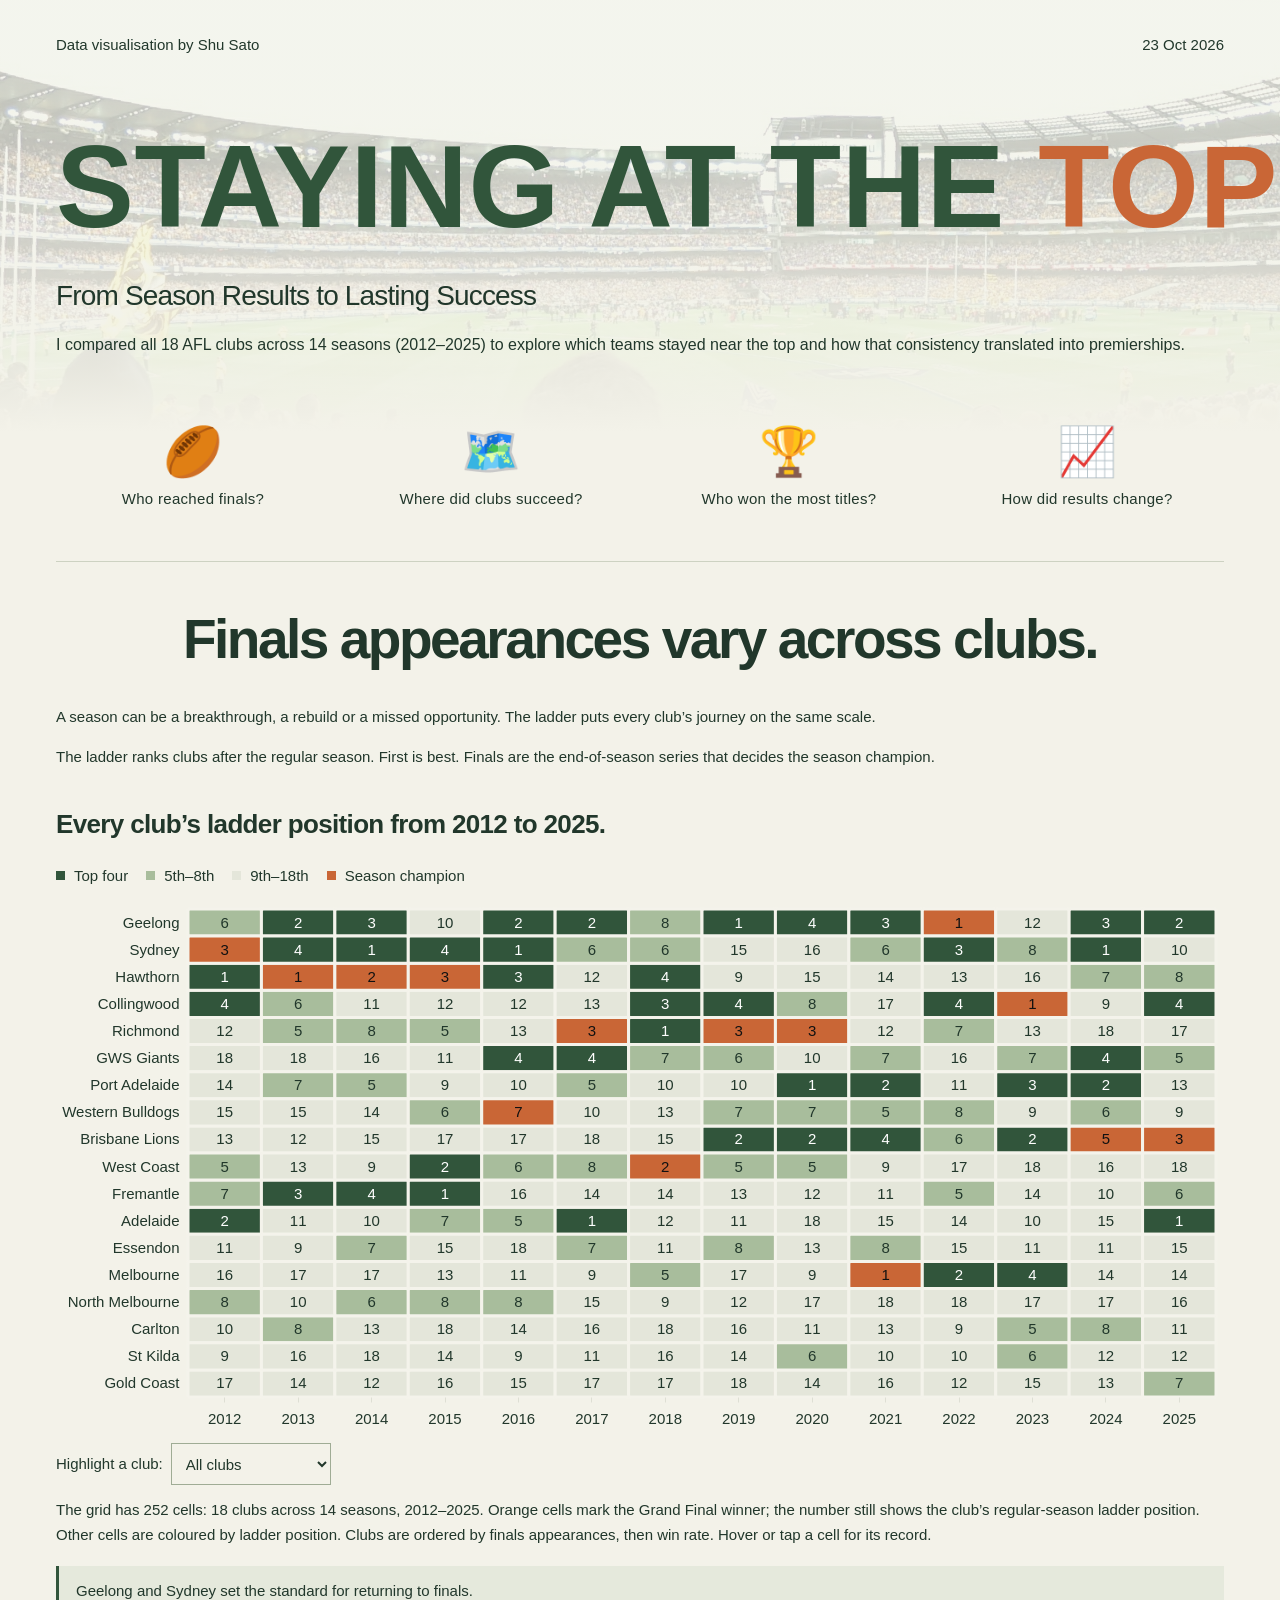
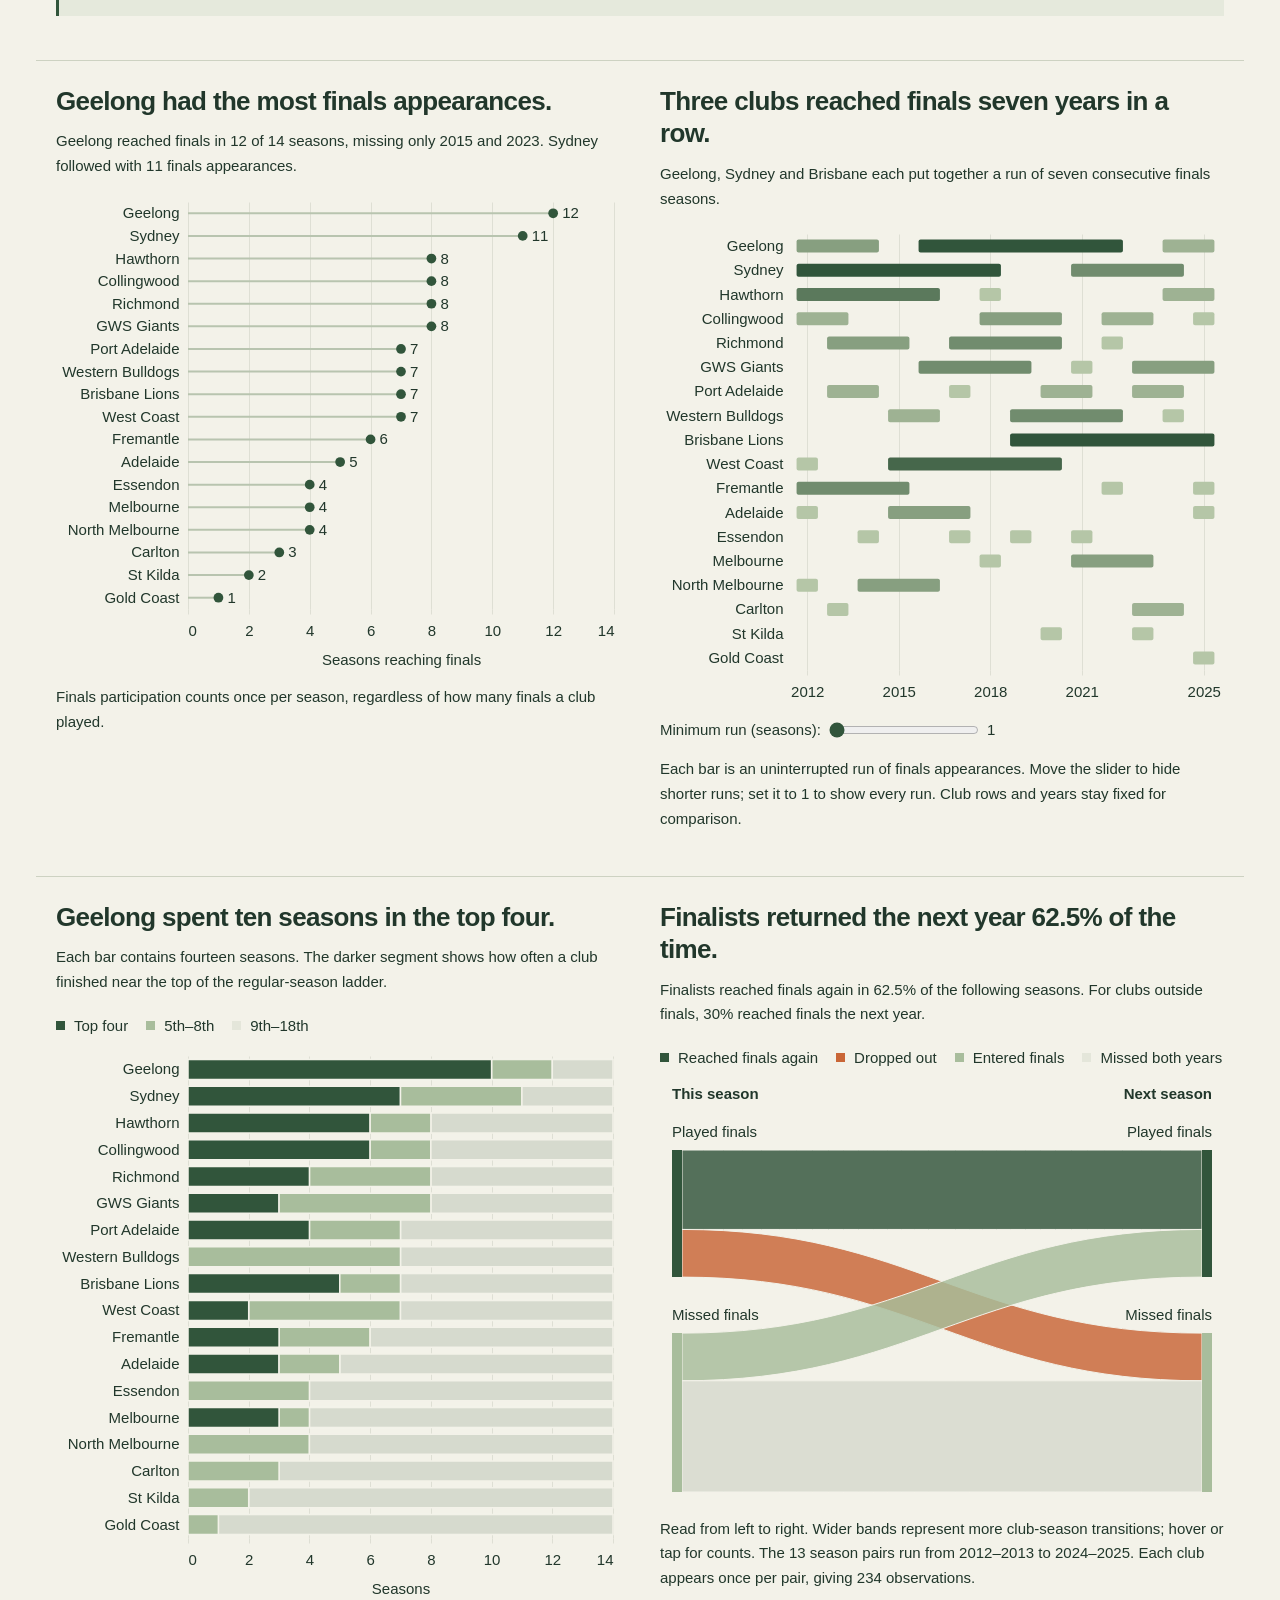
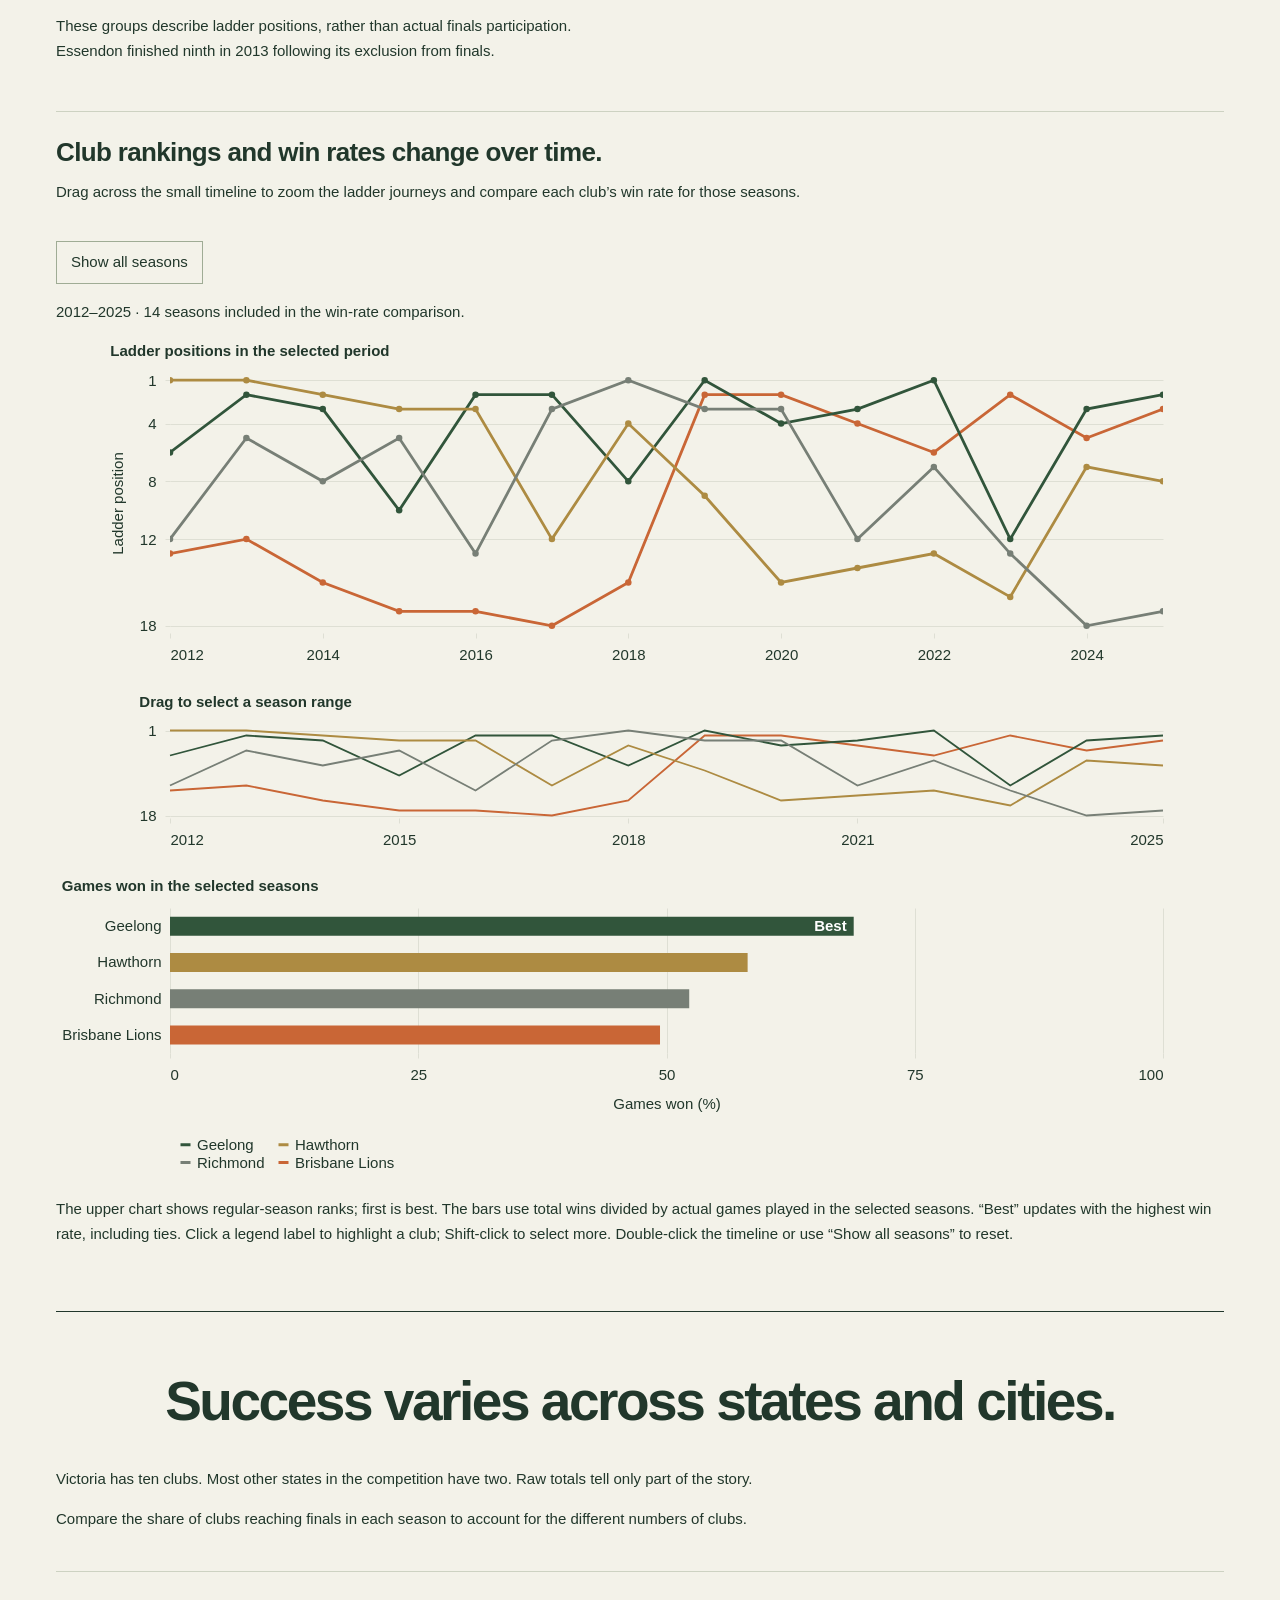
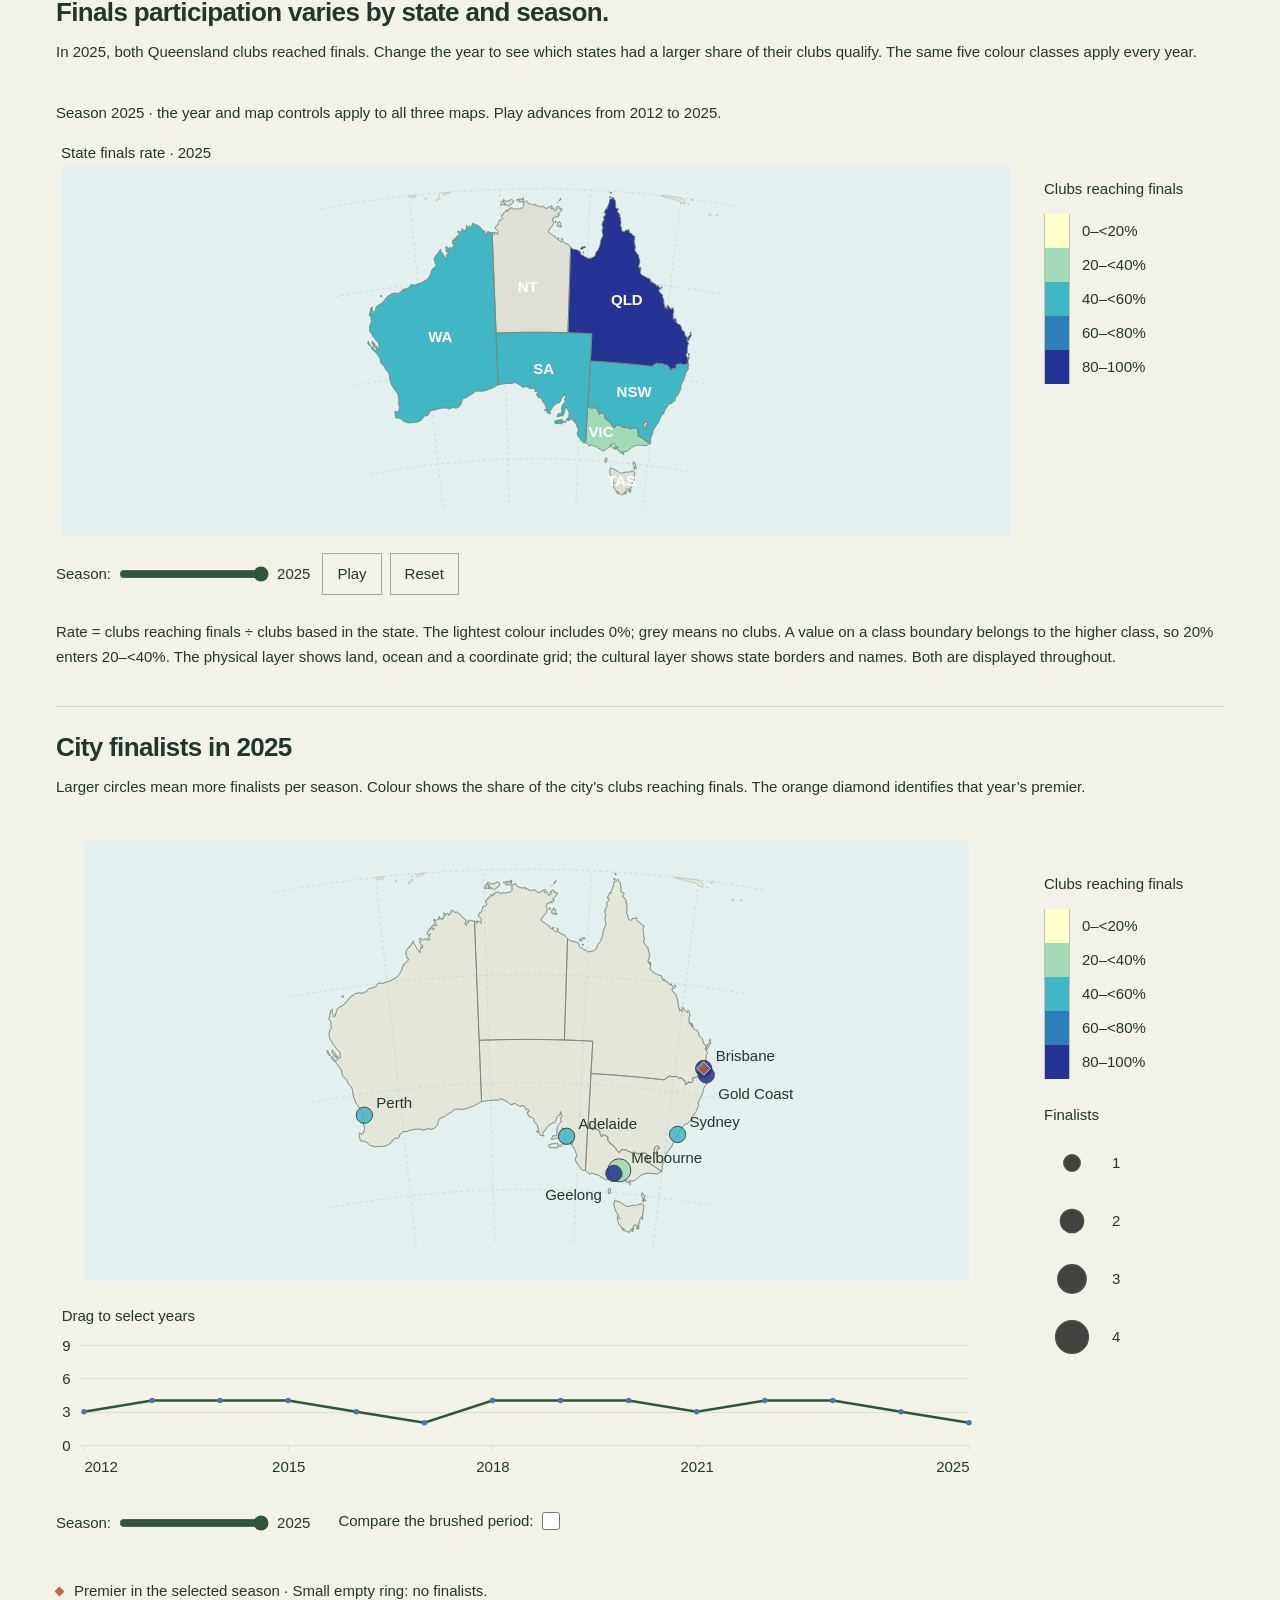
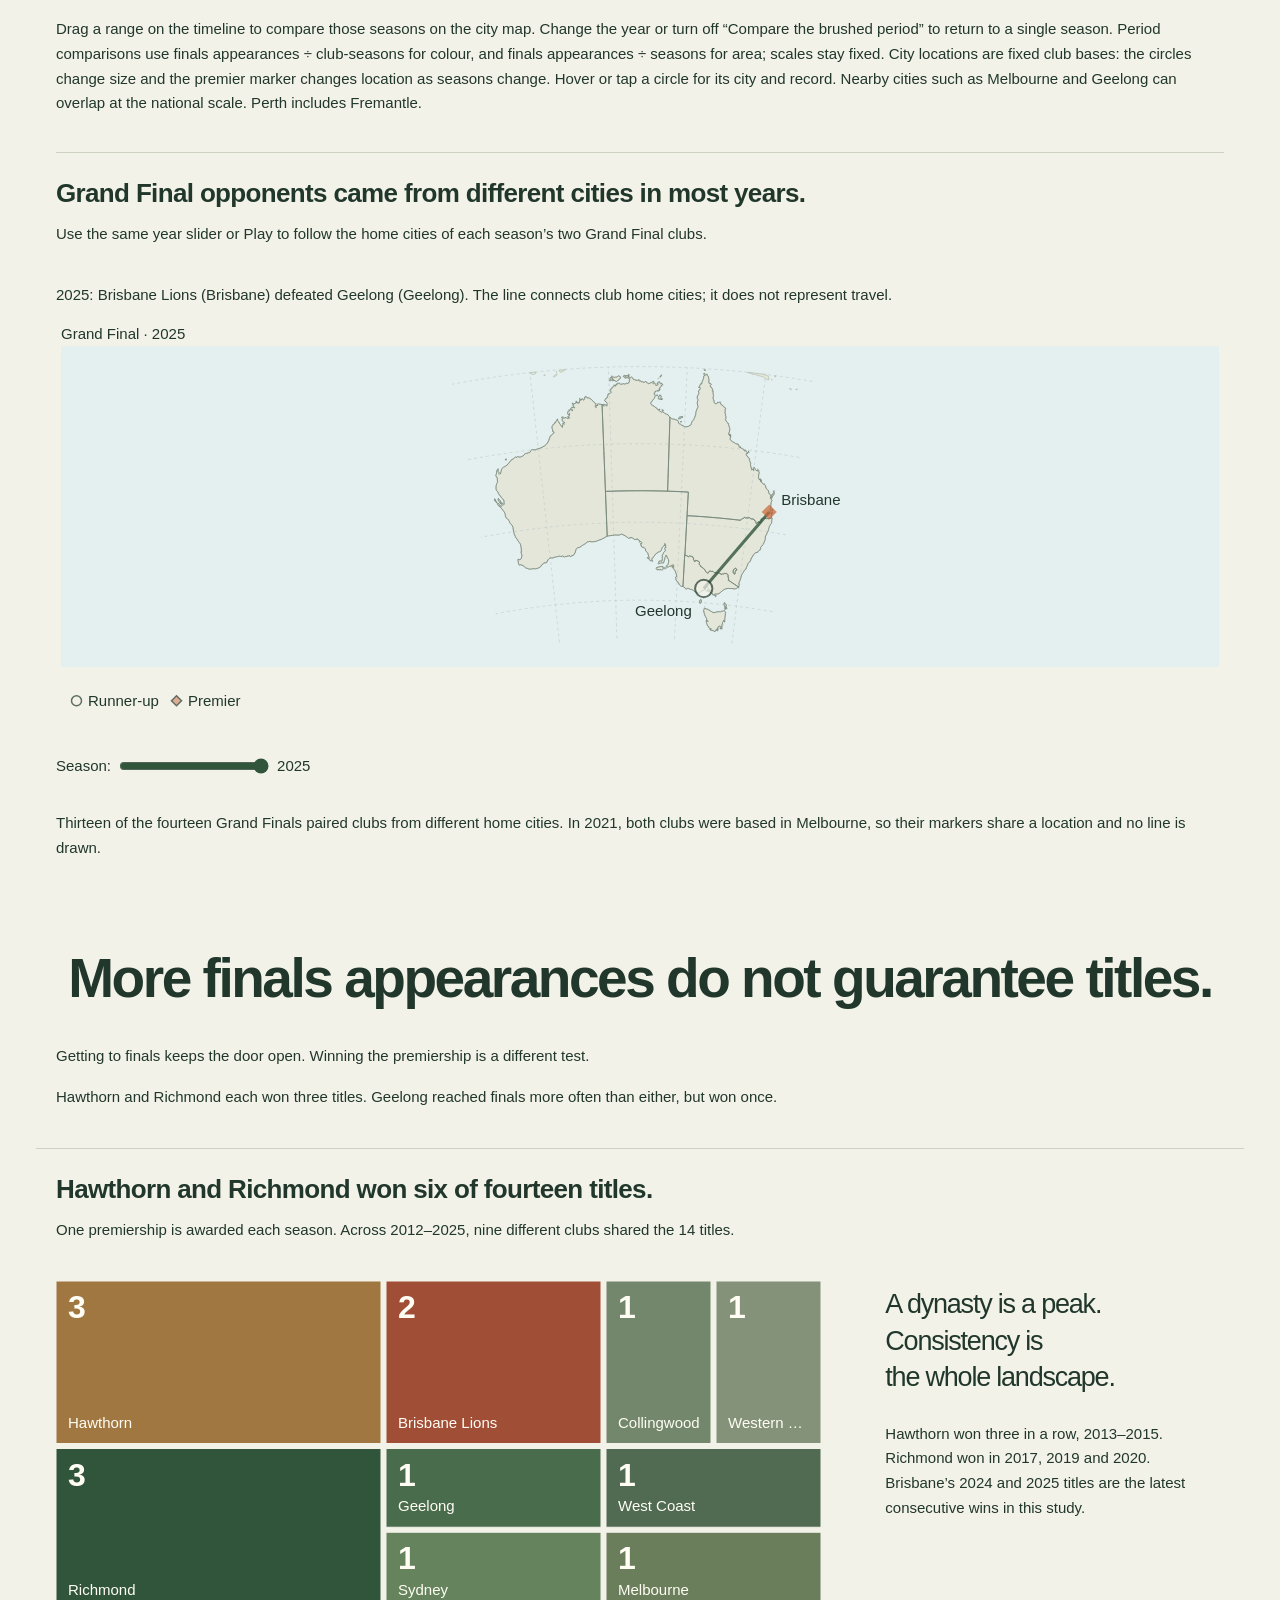
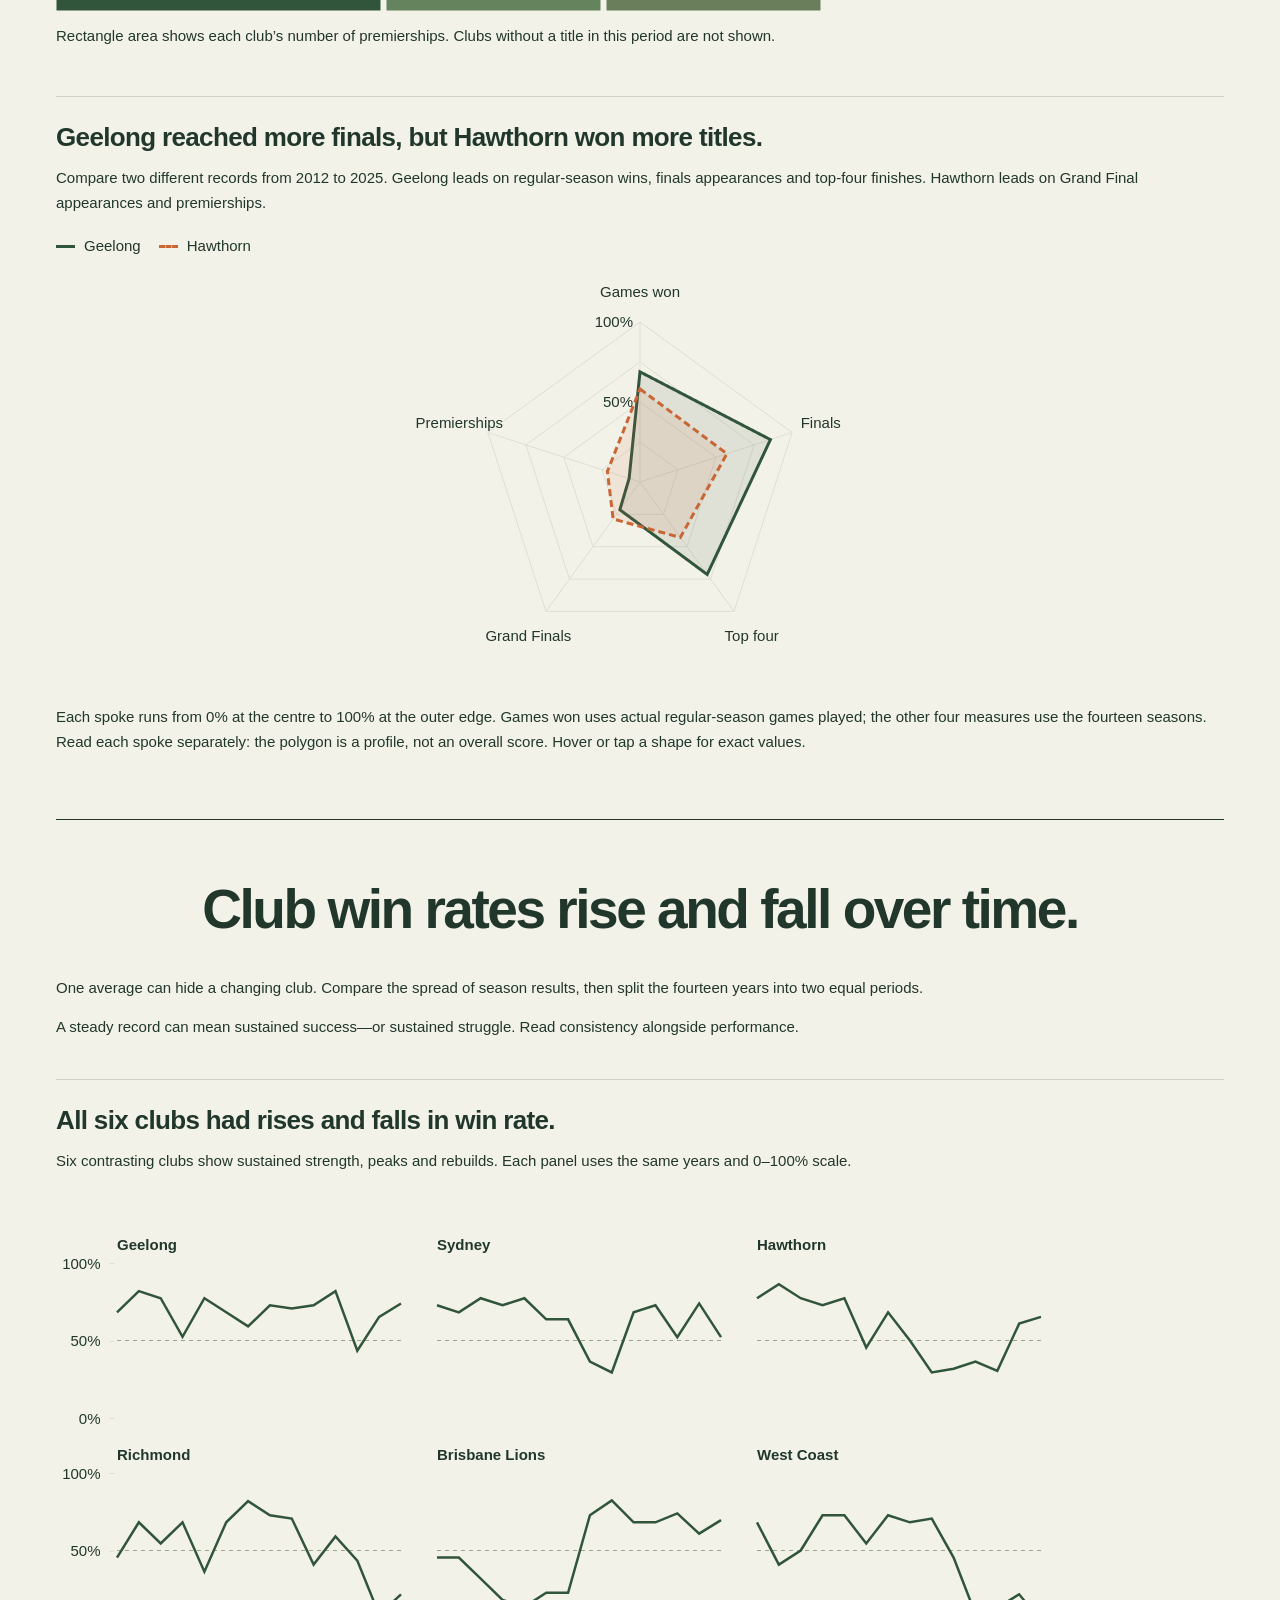
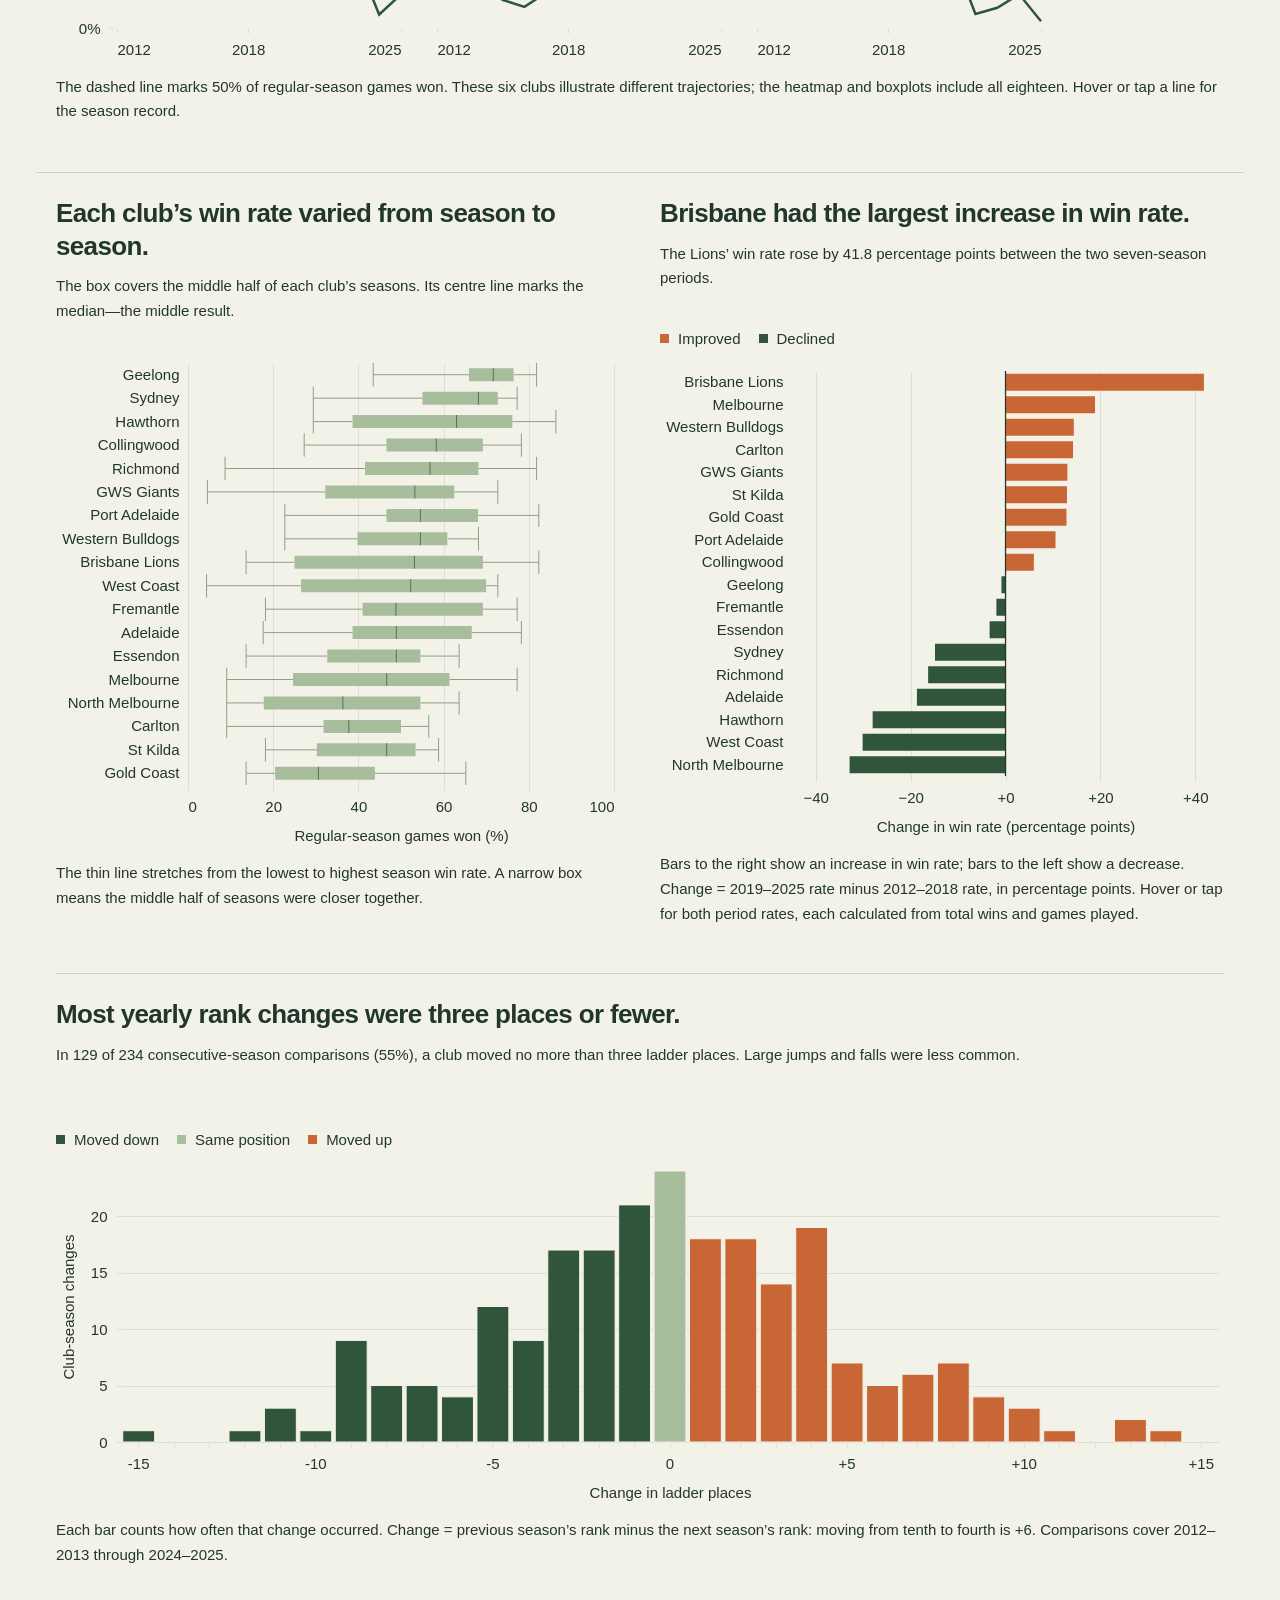
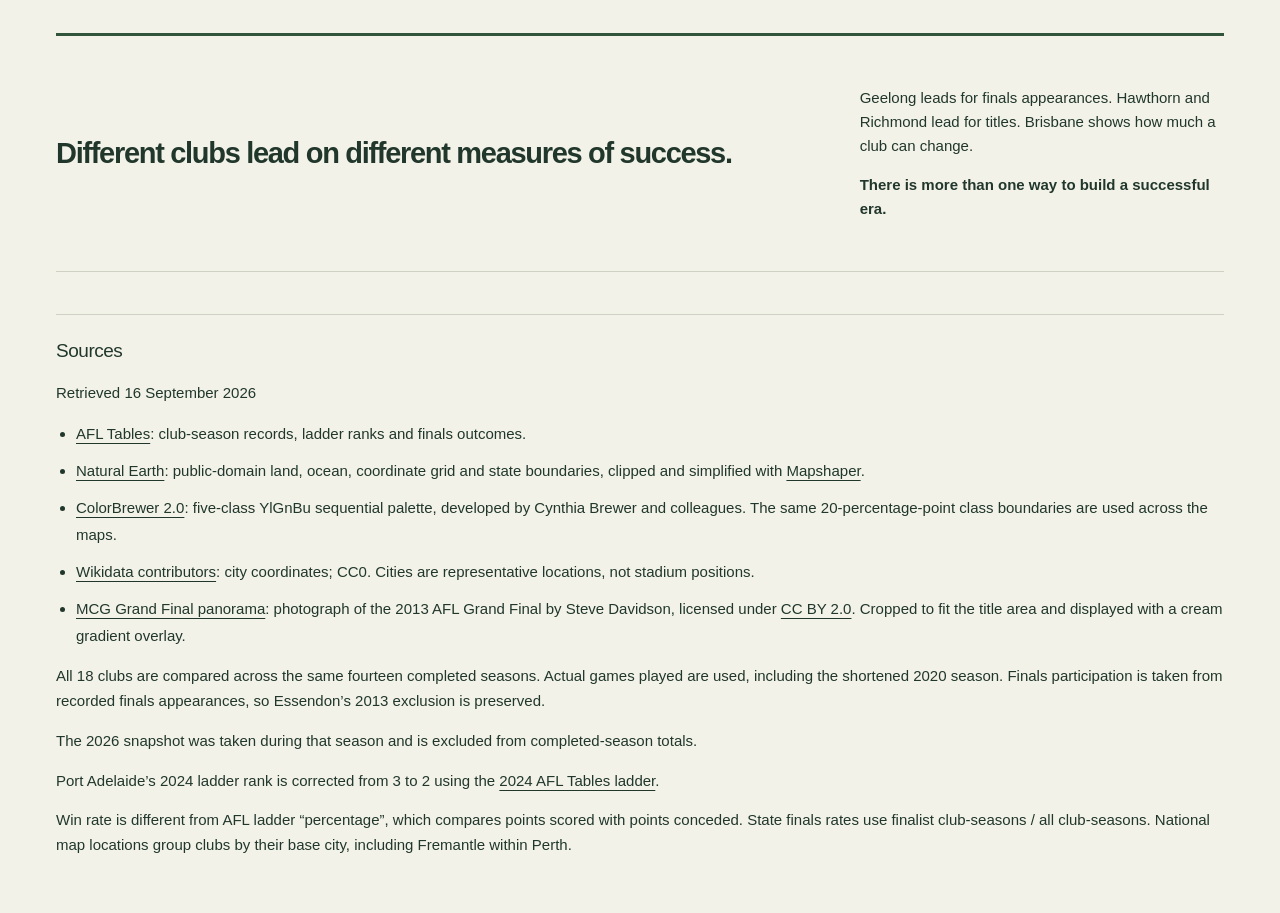
==== commit 9fcc22a8: "Make TOP orange in the page title" ====
--- a/prototype/index.html
+++ b/prototype/index.html
@@ -8,7 +8,7 @@
   <title>Staying at the Top of AFL — 2012–2025</title>
   <link rel="stylesheet" href="vendor/pure-min.css">
   <link rel="stylesheet" href="vendor/grids-responsive-min.css">
-  <link rel="stylesheet" href="css/style.css?v=2b5070a44923">
+  <link rel="stylesheet" href="css/style.css?v=2d80ca9ea336">
   <script defer src="vendor/vega.min.js"></script>
   <script defer src="vendor/vega-lite.min.js"></script>
   <script defer src="vendor/vega-embed.min.js"></script>
--- a/prototype/css/style.css
+++ b/prototype/css/style.css
@@ -1,6 +1,6 @@
 /* Minimum text size: 15px (11.25pt), including narrow-screen styles. */
 :root{--paper:#f3f2e9;--ink:#21372b;--green:#31553b;--sage:#a8bd9c;--orange:#c96636;--muted:var(--ink);--line:#cdd2c2;--pale:#e4e6da;--display:Impact,'Arial Narrow','Helvetica Neue',Arial,sans-serif;--body:'Helvetica Neue',Arial,sans-serif}
-*{box-sizing:border-box}html{scroll-behavior:smooth}body{position:relative;isolation:isolate;margin:0;background:var(--paper);color:var(--ink);font-family:var(--body);font-size:16px;line-height:1.6;-webkit-font-smoothing:antialiased}::selection{background:#c5d3b9;color:var(--ink)}.page{max-width:1264px;margin:0 auto;padding:0 48px}.pure-g,.pure-g [class*=pure-u]{font-family:var(--body)}.pure-g{letter-spacing:normal;text-rendering:auto;display:flex;flex-wrap:wrap}.pure-g>[class*=pure-u]{min-width:0;letter-spacing:normal}a{color:inherit;text-underline-offset:4px}a:hover{color:var(--orange)}a:focus-visible,select:focus-visible{outline:3px solid var(--orange);outline-offset:4px}.skip-link{position:fixed;top:-100px;left:20px;padding:10px;background:var(--paper);z-index:20}.skip-link:focus{top:12px}.masthead{min-height:90px;padding:18px 0;display:flex;justify-content:space-between;align-items:center;gap:20px}.masthead-label{margin:0;font-size:15px;font-weight:400;letter-spacing:normal;line-height:1.6;color:var(--ink)}.wordmark{font-size:15px;font-weight:800;letter-spacing:.09em;white-space:nowrap;display:flex;align-items:center;gap:10px}.brand-square{height:12px;width:12px;background:var(--orange);display:inline-block}.wordmark-divider{font-weight:400;color:var(--muted);margin:0 2px}.masthead-meta{font-size:15px;font-weight:400;letter-spacing:normal;line-height:1.6;text-align:right;white-space:nowrap;color:var(--ink)}.edition{display:block;color:var(--muted)}.hero{padding:32px 0 52px;text-align:center}.hero-copy{width:100%;container-type:inline-size}.hero h1{color:var(--green);font-family:var(--display);font-size:clamp(26px,8.5vw,117px);font-size:10cqw;font-weight:900;letter-spacing:.005em;line-height:1.12;margin:0 0 24px;text-transform:uppercase;white-space:nowrap}.hero h1 .hero-emphasis{color:var(--ink)}.hero-subtitle{font-size:28px;line-height:1.35;letter-spacing:-.03em;margin:0 0 16px;font-weight:500;text-align:left}.hero-description{width:100%;font-size:16px;line-height:1.7;color:var(--muted);margin:0 auto;text-align:left}.chapter{padding-top:88px}.chapter-nav+.chapter{border-top:1px solid var(--line);padding-top:48px}.section-intro{align-items:flex-end;margin-bottom:39px}.section-intro>div:first-child{width:100%;padding-right:0}.section-intro h2{text-align:center;scroll-margin-top:24px}.section-intro .intro-copy{width:100%;padding-left:0;margin-top:20px}h2{font-size:clamp(33px,4.7vw,55px);line-height:1.08;letter-spacing:-.045em;font-weight:600;margin:0}h3{font-size:26px;line-height:1.25;letter-spacing:-.025em;font-weight:600;margin:0 0 12px}.intro-copy{padding-left:35px;font-size:15px;line-height:1.7}.intro-copy p:last-child{margin-bottom:0}.micro{font-size:15px;line-height:1.65;color:var(--muted)}.micro strong{color:var(--ink)}.figure-wide,figure{margin:0}.figure-wide{border-top:1px solid var(--line);padding-top:24px}.figure-heading{display:flex;align-items:center;justify-content:space-between;gap:20px}.chart-deck{font-size:15px;line-height:1.65;color:var(--muted);margin:0 0 18px;min-height:43px}.chart-legend{display:flex;gap:18px;align-items:center;flex-wrap:wrap;margin:10px 0 13px;font-size:15px;color:var(--muted);line-height:1.7}.chart-legend>span{display:inline-flex;gap:6px;align-items:center}.legend-square,.legend-circle,.legend-line,.legend-diamond{display:inline-block;flex-shrink:0;vertical-align:middle;margin-right:3px}.legend-square{width:9px;height:9px}.legend-circle{width:9px;height:9px;border-radius:50%}.legend-line{height:3px;width:19px}.legend-diamond{width:7px;height:7px;background:var(--orange);transform:rotate(45deg)}.green{background:var(--green)}.sage{background:var(--sage)}.neutral{background:var(--pale)}.orange{background:var(--orange)}.gold{background:#ad8b42}.grey{background:#777f76}.hollow{border:1.5px solid var(--green);background:transparent}.chart{width:100%;min-width:0;min-height:120px;position:relative}.chart .vega-embed{display:block;width:100%;padding:0!important}.chart svg,.chart canvas{display:block;max-width:100%;height:auto}.chart-loading{color:var(--muted);font-size:15px;padding:32px 0}.chart-error{padding:24px 0;color:#944526;font-size:15px}.vega-actions{display:none!important}figcaption{font-size:15px;line-height:1.65;color:var(--muted);margin:13px 0 0}.selection-summary{margin:18px 0 0;padding:13px 17px;background:#e5e9dc;font-size:15px;border-left:3px solid var(--green)}.two-up{margin:44px -20px 0}.chart-column{padding:0 20px}.two-up>.chart-column{padding-top:24px;border-top:1px solid var(--line)}.journey-figure{margin-top:47px}.geography{border-top:1px solid var(--ink);margin-top:64px;padding-top:60px}.map-feature{margin:0 -20px;padding-top:24px;border-top:1px solid var(--line);align-items:center}.map-insight{padding:30px 20px 30px 42px}.insight-number{font-size:90px;letter-spacing:-.06em;line-height:1.05;font-weight:500;color:var(--green)}.insight-number span{font-size:35px;letter-spacing:-.04em}.map-insight>p:not(.micro){font-size:16px;margin:12px 0 20px;line-height:1.5}.insight-rule{border-top:1px solid var(--line);margin:24px 0}.maps-row{margin-top:26px}.trophy-section{margin:0 -20px;align-items:center;padding-top:24px;border-top:1px solid var(--line)}.trophy-note{padding:30px 20px 30px 44px}.pull-quote{font-size:27px;line-height:1.35;letter-spacing:-.045em;margin:0 0 26px}.treemap{margin-top:20px}.profile-feature{margin-top:48px}.final-chapter{border-top:1px solid var(--ink);margin-top:65px;padding-top:60px}.closing{margin-top:65px;padding:35px 0;border-top:3px solid var(--green);border-bottom:1px solid var(--line);align-items:center}.closing>div:first-child{padding-right:30px}.closing>div:last-child{font-size:15px;color:var(--muted);padding-left:25px}.closing h2{font-size:29px;line-height:1.25}.sources{width:100%;margin:42px auto 0;padding:24px 0 40px;border-top:1px solid var(--line);font-size:15px;line-height:1.7;color:var(--muted)}.sources h3{margin:0 0 18px;font-size:19px;font-weight:500;color:var(--ink)}.sources ul{padding-left:20px;line-height:1.8}.sources li{margin:10px 0}.noscript-note{background:#fff4cd;padding:20px;text-align:center}footer{border-top:1px solid var(--ink);display:flex;justify-content:space-between;align-items:center;gap:20px;padding:24px 0 30px;font-size:15px;letter-spacing:.11em;color:var(--muted)}footer .wordmark{font-size:15px;color:var(--ink)}#vg-tooltip-element{font-family:var(--body);font-size:15px;border:1px solid var(--line);border-radius:2px;box-shadow:0 4px 20px #21372b17;padding:12px;background:#fffdf6;color:var(--ink);max-width:min(330px,90vw)}
+*{box-sizing:border-box}html{scroll-behavior:smooth}body{position:relative;isolation:isolate;margin:0;background:var(--paper);color:var(--ink);font-family:var(--body);font-size:16px;line-height:1.6;-webkit-font-smoothing:antialiased}::selection{background:#c5d3b9;color:var(--ink)}.page{max-width:1264px;margin:0 auto;padding:0 48px}.pure-g,.pure-g [class*=pure-u]{font-family:var(--body)}.pure-g{letter-spacing:normal;text-rendering:auto;display:flex;flex-wrap:wrap}.pure-g>[class*=pure-u]{min-width:0;letter-spacing:normal}a{color:inherit;text-underline-offset:4px}a:hover{color:var(--orange)}a:focus-visible,select:focus-visible{outline:3px solid var(--orange);outline-offset:4px}.skip-link{position:fixed;top:-100px;left:20px;padding:10px;background:var(--paper);z-index:20}.skip-link:focus{top:12px}.masthead{min-height:90px;padding:18px 0;display:flex;justify-content:space-between;align-items:center;gap:20px}.masthead-label{margin:0;font-size:15px;font-weight:400;letter-spacing:normal;line-height:1.6;color:var(--ink)}.wordmark{font-size:15px;font-weight:800;letter-spacing:.09em;white-space:nowrap;display:flex;align-items:center;gap:10px}.brand-square{height:12px;width:12px;background:var(--orange);display:inline-block}.wordmark-divider{font-weight:400;color:var(--muted);margin:0 2px}.masthead-meta{font-size:15px;font-weight:400;letter-spacing:normal;line-height:1.6;text-align:right;white-space:nowrap;color:var(--ink)}.edition{display:block;color:var(--muted)}.hero{padding:32px 0 52px;text-align:center}.hero-copy{width:100%;container-type:inline-size}.hero h1{color:var(--green);font-family:var(--display);font-size:clamp(26px,8.5vw,117px);font-size:10cqw;font-weight:900;letter-spacing:.005em;line-height:1.12;margin:0 0 24px;text-transform:uppercase;white-space:nowrap}.hero h1 .hero-emphasis{color:var(--orange)}.hero-subtitle{font-size:28px;line-height:1.35;letter-spacing:-.03em;margin:0 0 16px;font-weight:500;text-align:left}.hero-description{width:100%;font-size:16px;line-height:1.7;color:var(--muted);margin:0 auto;text-align:left}.chapter{padding-top:88px}.chapter-nav+.chapter{border-top:1px solid var(--line);padding-top:48px}.section-intro{align-items:flex-end;margin-bottom:39px}.section-intro>div:first-child{width:100%;padding-right:0}.section-intro h2{text-align:center;scroll-margin-top:24px}.section-intro .intro-copy{width:100%;padding-left:0;margin-top:20px}h2{font-size:clamp(33px,4.7vw,55px);line-height:1.08;letter-spacing:-.045em;font-weight:600;margin:0}h3{font-size:26px;line-height:1.25;letter-spacing:-.025em;font-weight:600;margin:0 0 12px}.intro-copy{padding-left:35px;font-size:15px;line-height:1.7}.intro-copy p:last-child{margin-bottom:0}.micro{font-size:15px;line-height:1.65;color:var(--muted)}.micro strong{color:var(--ink)}.figure-wide,figure{margin:0}.figure-wide{border-top:1px solid var(--line);padding-top:24px}.figure-heading{display:flex;align-items:center;justify-content:space-between;gap:20px}.chart-deck{font-size:15px;line-height:1.65;color:var(--muted);margin:0 0 18px;min-height:43px}.chart-legend{display:flex;gap:18px;align-items:center;flex-wrap:wrap;margin:10px 0 13px;font-size:15px;color:var(--muted);line-height:1.7}.chart-legend>span{display:inline-flex;gap:6px;align-items:center}.legend-square,.legend-circle,.legend-line,.legend-diamond{display:inline-block;flex-shrink:0;vertical-align:middle;margin-right:3px}.legend-square{width:9px;height:9px}.legend-circle{width:9px;height:9px;border-radius:50%}.legend-line{height:3px;width:19px}.legend-diamond{width:7px;height:7px;background:var(--orange);transform:rotate(45deg)}.green{background:var(--green)}.sage{background:var(--sage)}.neutral{background:var(--pale)}.orange{background:var(--orange)}.gold{background:#ad8b42}.grey{background:#777f76}.hollow{border:1.5px solid var(--green);background:transparent}.chart{width:100%;min-width:0;min-height:120px;position:relative}.chart .vega-embed{display:block;width:100%;padding:0!important}.chart svg,.chart canvas{display:block;max-width:100%;height:auto}.chart-loading{color:var(--muted);font-size:15px;padding:32px 0}.chart-error{padding:24px 0;color:#944526;font-size:15px}.vega-actions{display:none!important}figcaption{font-size:15px;line-height:1.65;color:var(--muted);margin:13px 0 0}.selection-summary{margin:18px 0 0;padding:13px 17px;background:#e5e9dc;font-size:15px;border-left:3px solid var(--green)}.two-up{margin:44px -20px 0}.chart-column{padding:0 20px}.two-up>.chart-column{padding-top:24px;border-top:1px solid var(--line)}.journey-figure{margin-top:47px}.geography{border-top:1px solid var(--ink);margin-top:64px;padding-top:60px}.map-feature{margin:0 -20px;padding-top:24px;border-top:1px solid var(--line);align-items:center}.map-insight{padding:30px 20px 30px 42px}.insight-number{font-size:90px;letter-spacing:-.06em;line-height:1.05;font-weight:500;color:var(--green)}.insight-number span{font-size:35px;letter-spacing:-.04em}.map-insight>p:not(.micro){font-size:16px;margin:12px 0 20px;line-height:1.5}.insight-rule{border-top:1px solid var(--line);margin:24px 0}.maps-row{margin-top:26px}.trophy-section{margin:0 -20px;align-items:center;padding-top:24px;border-top:1px solid var(--line)}.trophy-note{padding:30px 20px 30px 44px}.pull-quote{font-size:27px;line-height:1.35;letter-spacing:-.045em;margin:0 0 26px}.treemap{margin-top:20px}.profile-feature{margin-top:48px}.final-chapter{border-top:1px solid var(--ink);margin-top:65px;padding-top:60px}.closing{margin-top:65px;padding:35px 0;border-top:3px solid var(--green);border-bottom:1px solid var(--line);align-items:center}.closing>div:first-child{padding-right:30px}.closing>div:last-child{font-size:15px;color:var(--muted);padding-left:25px}.closing h2{font-size:29px;line-height:1.25}.sources{width:100%;margin:42px auto 0;padding:24px 0 40px;border-top:1px solid var(--line);font-size:15px;line-height:1.7;color:var(--muted)}.sources h3{margin:0 0 18px;font-size:19px;font-weight:500;color:var(--ink)}.sources ul{padding-left:20px;line-height:1.8}.sources li{margin:10px 0}.noscript-note{background:#fff4cd;padding:20px;text-align:center}footer{border-top:1px solid var(--ink);display:flex;justify-content:space-between;align-items:center;gap:20px;padding:24px 0 30px;font-size:15px;letter-spacing:.11em;color:var(--muted)}footer .wordmark{font-size:15px;color:var(--ink)}#vg-tooltip-element{font-family:var(--body);font-size:15px;border:1px solid var(--line);border-radius:2px;box-shadow:0 4px 20px #21372b17;padding:12px;background:#fffdf6;color:var(--ink);max-width:min(330px,90vw)}
 @media(min-width:1024px){.profile-feature .chart{max-width:900px;margin:0 auto}.maps-row .chart-deck{min-height:44px}.final-chapter .chart-deck{min-height:66px}}
 @media(max-width:1023px){.hero-subtitle{font-size:24px}.two-up{margin-left:0;margin-right:0;gap:35px}.chart-column{padding:0}.map-feature{margin:0}.map-insight{padding:26px 0 0;display:grid;grid-template-columns:1fr 2fr;column-gap:30px}.map-insight>.insight-rule{display:none}.map-insight>.micro{grid-column:1/-1}.insight-number{font-size:72px}.maps-row{gap:35px}.trophy-section{margin:0}.trophy-note{padding:30px 0 0}.pull-quote{font-size:27px}.pull-quote br{display:none}.treemap{max-width:100%}.chart-deck{min-height:0}.chapter{padding-top:60px}.geography,.final-chapter{margin-top:50px;padding-top:50px}.journey-figure{margin-top:35px}}
 @media(max-width:767px){.page{padding:0 22px}.masthead{min-height:73px;gap:12px}.masthead-meta{font-size:15px;max-width:140px}.wordmark{font-size:15px;gap:7px}.hero{padding:24px 0 32px}.section-intro{margin-bottom:27px}.section-intro>div:first-child{padding:0}.intro-copy{padding-left:0;margin-top:18px;font-size:15px}.intro-copy p:first-child{margin-top:0}h2{font-size:39px}.figure-heading{align-items:flex-start;flex-direction:column;gap:8px}.chart-legend{gap:10px;font-size:15px}h3{font-size:23px}.chart-deck{font-size:15px}.two-up{margin-top:32px}.selection-summary{font-size:15px}.closing>div:first-child{padding:0}.closing>div:last-child{padding:14px 0 0}.closing h2{font-size:27px}footer{font-size:15px;align-items:flex-start}}
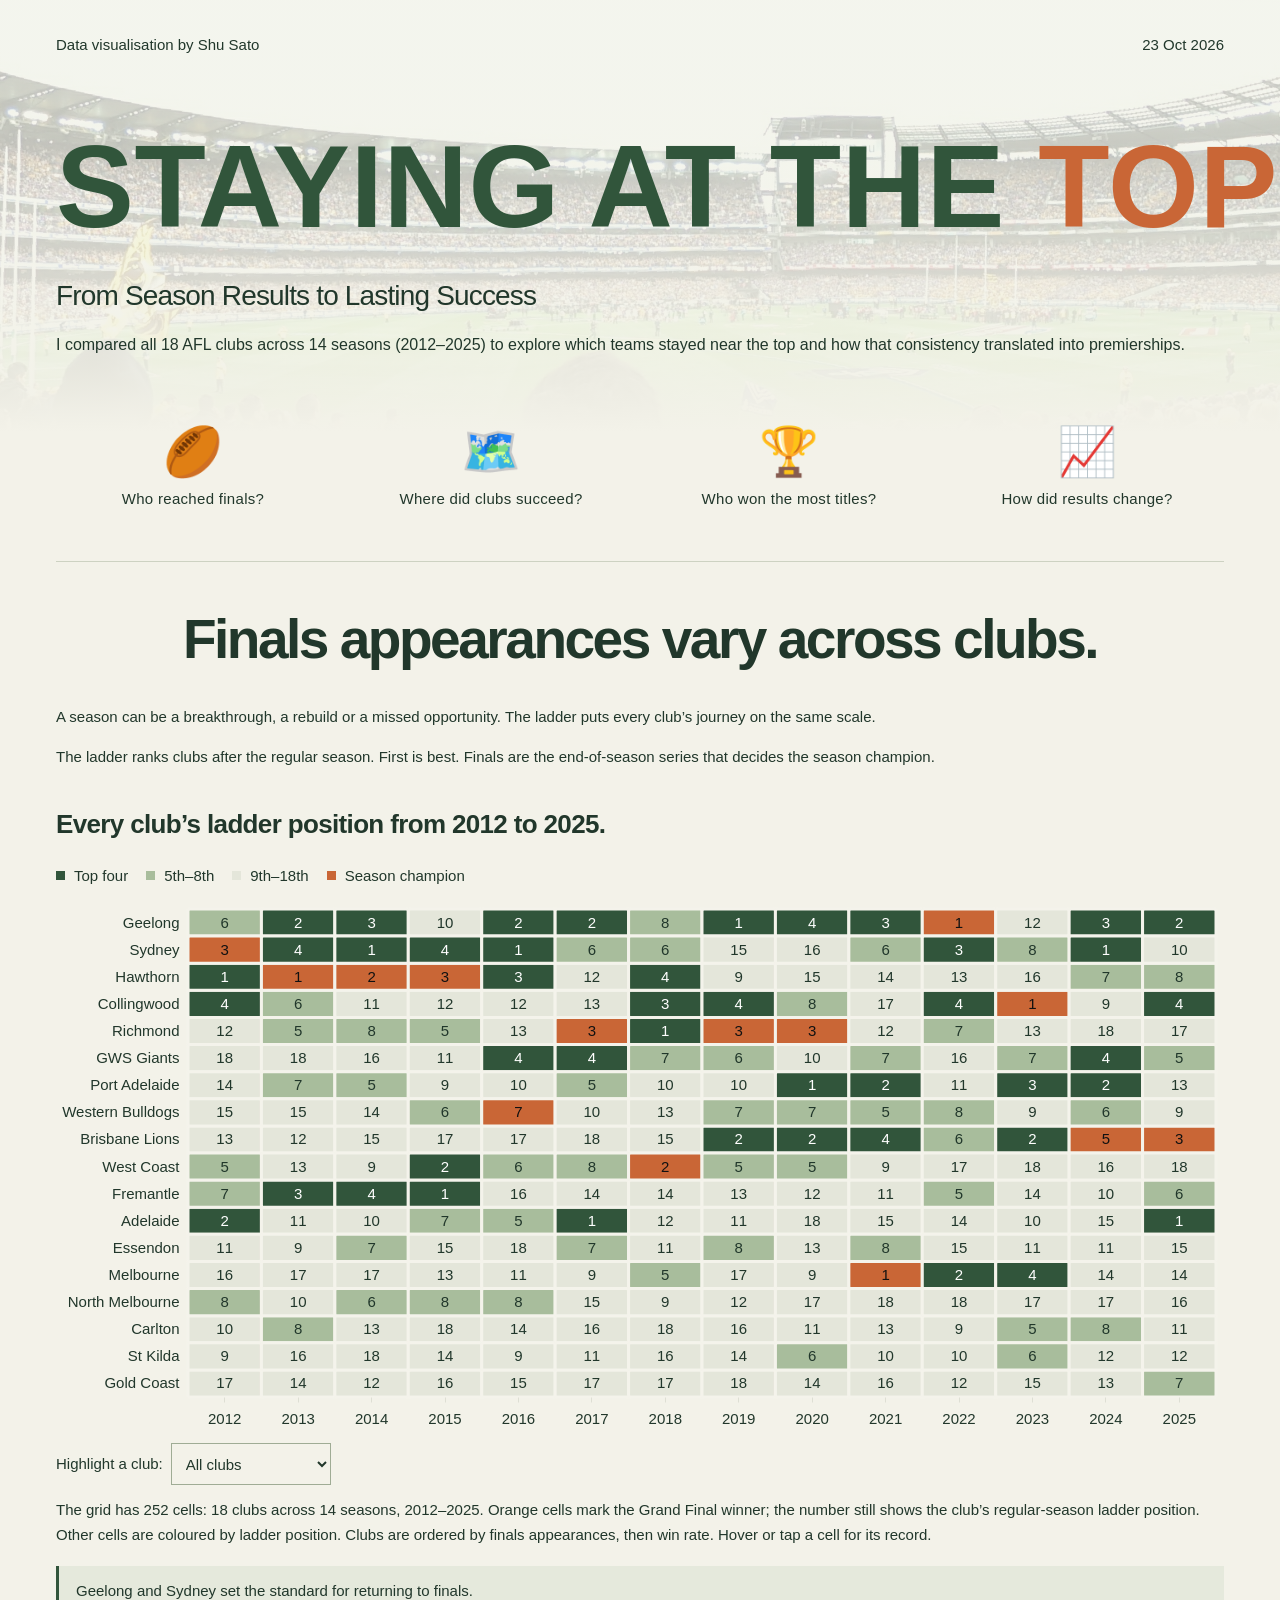
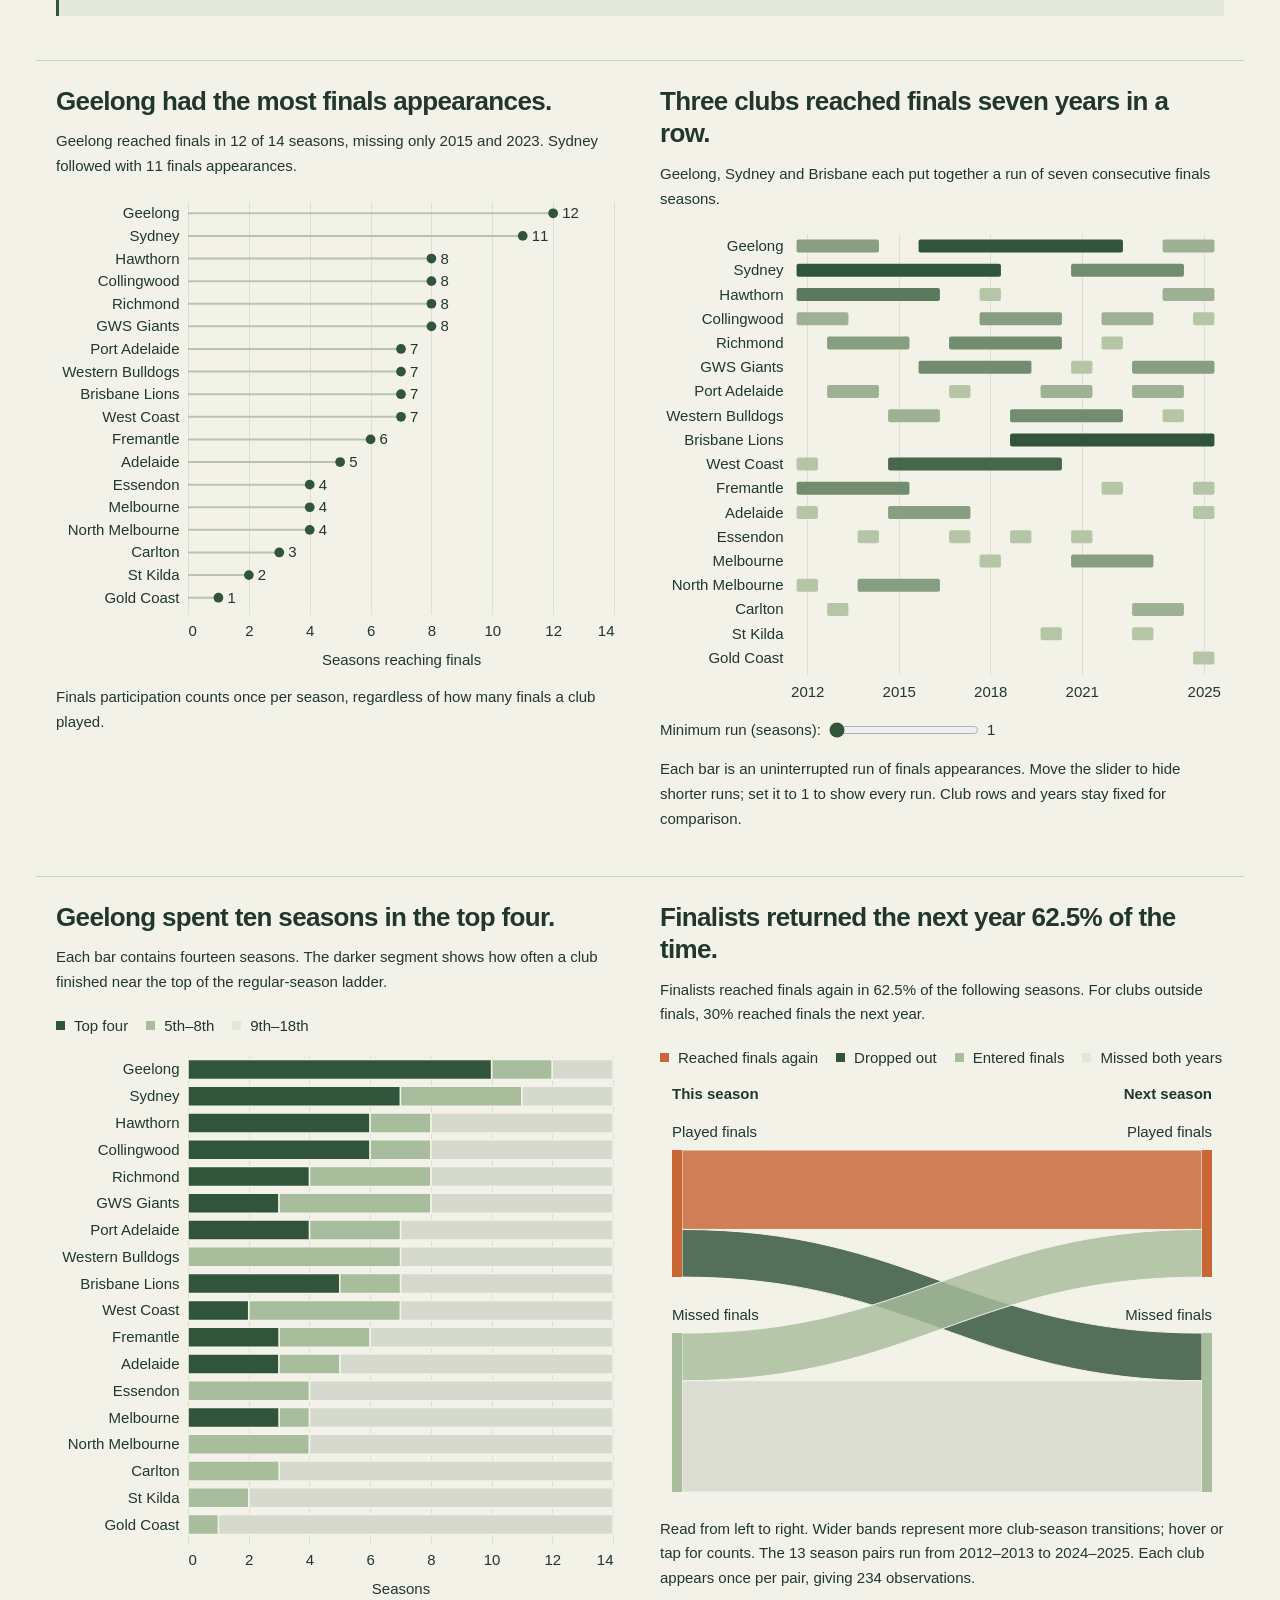
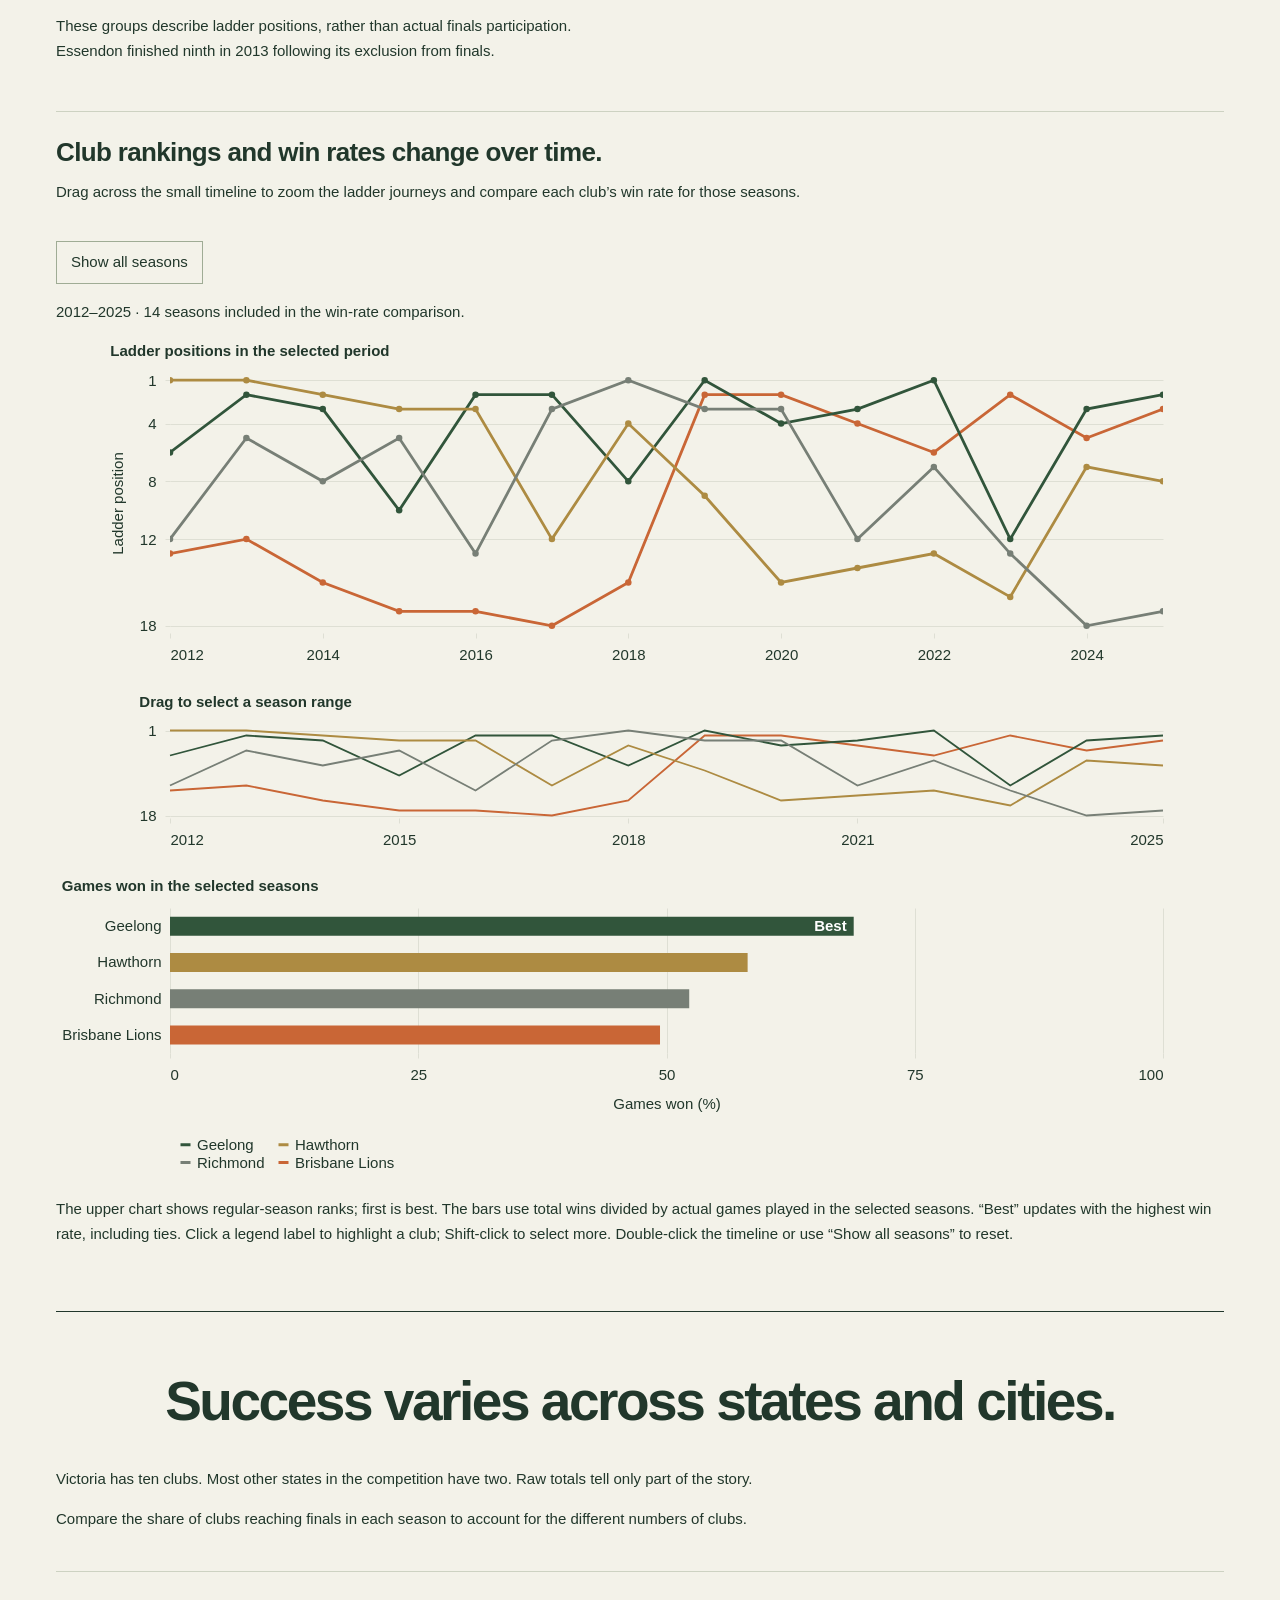
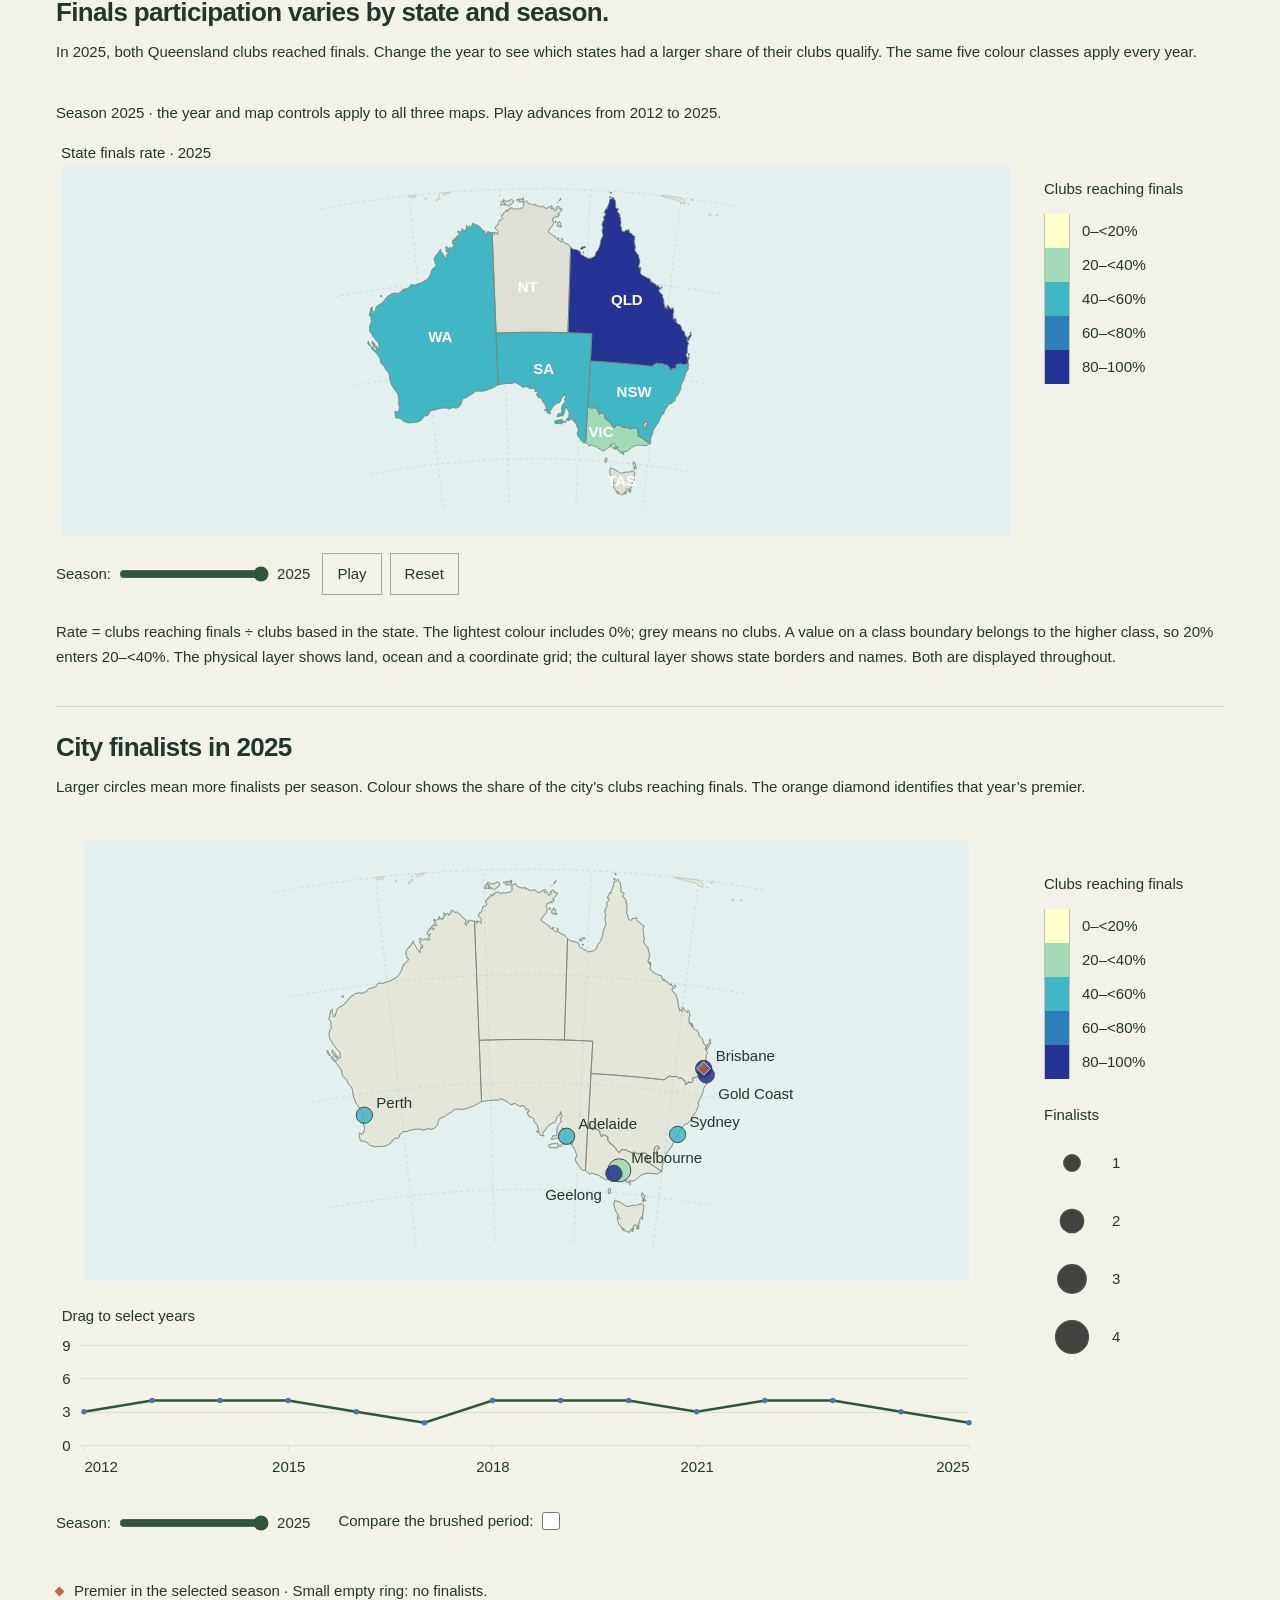
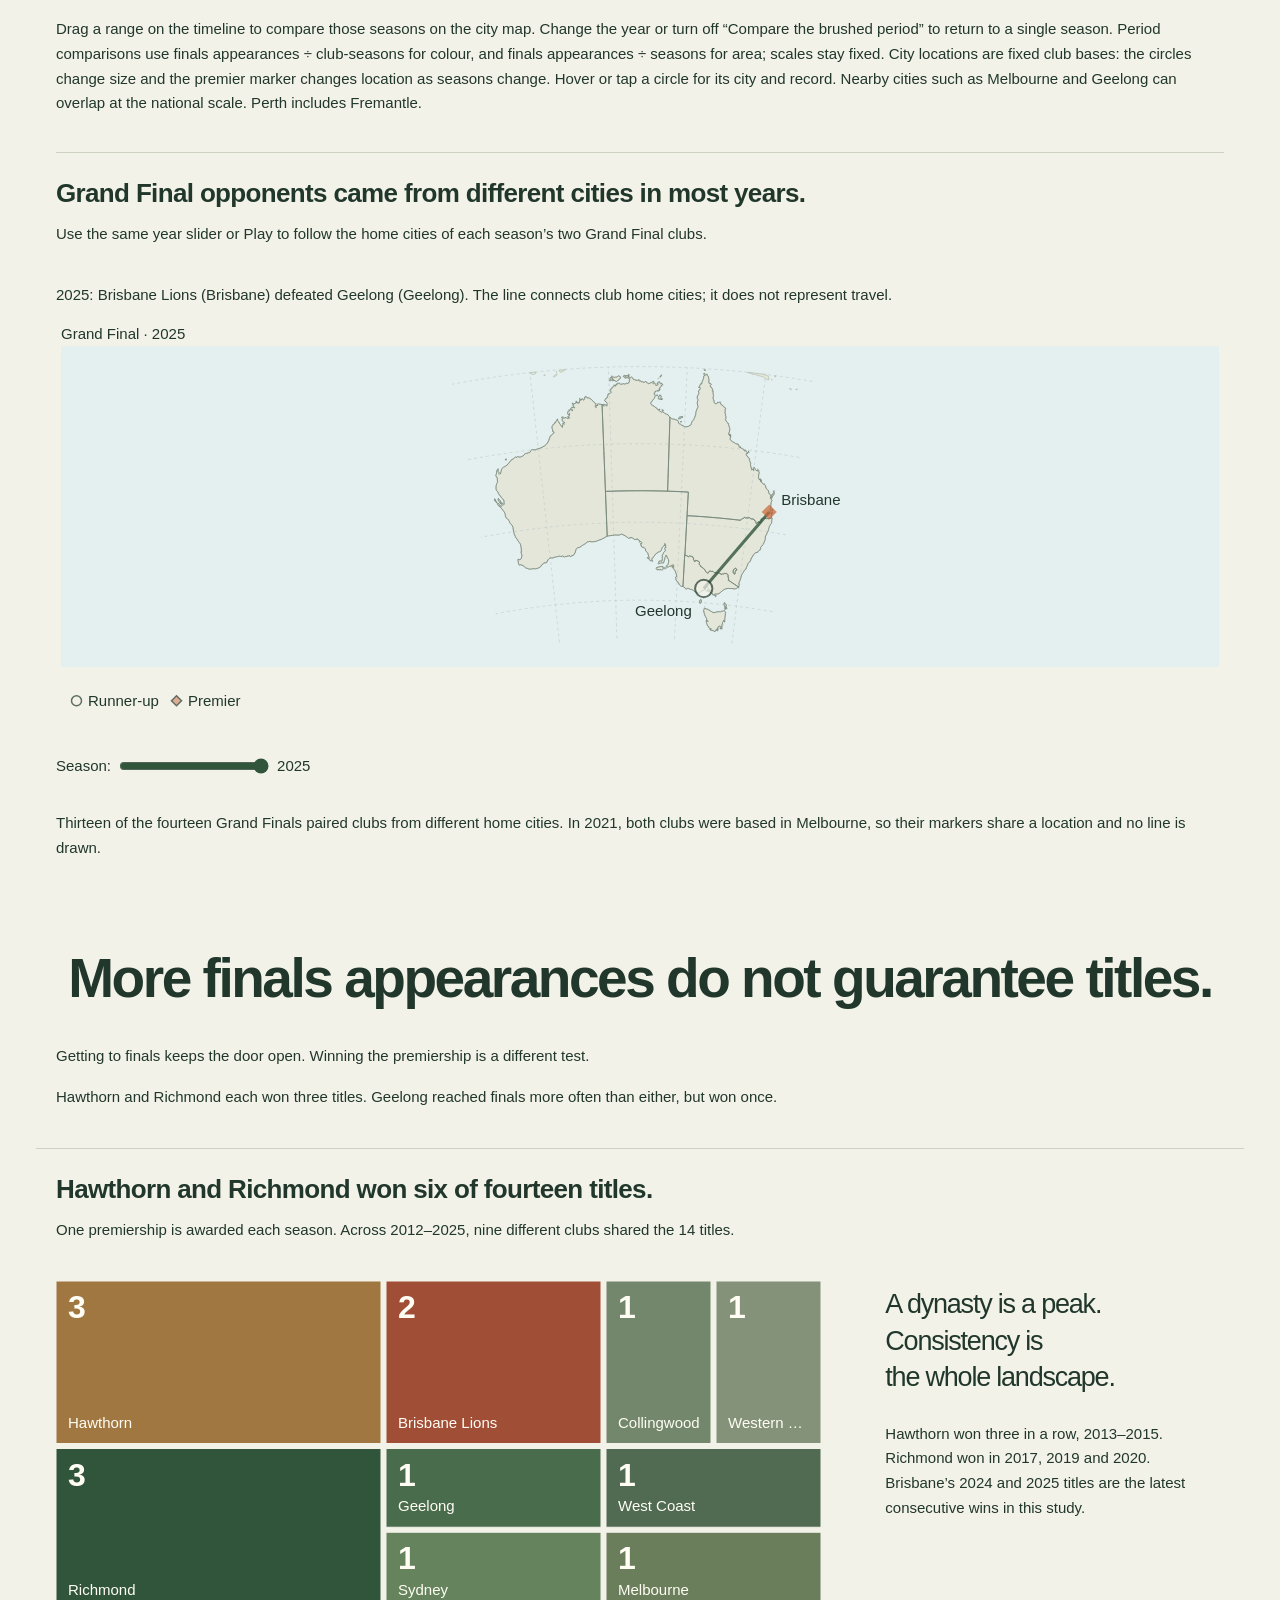
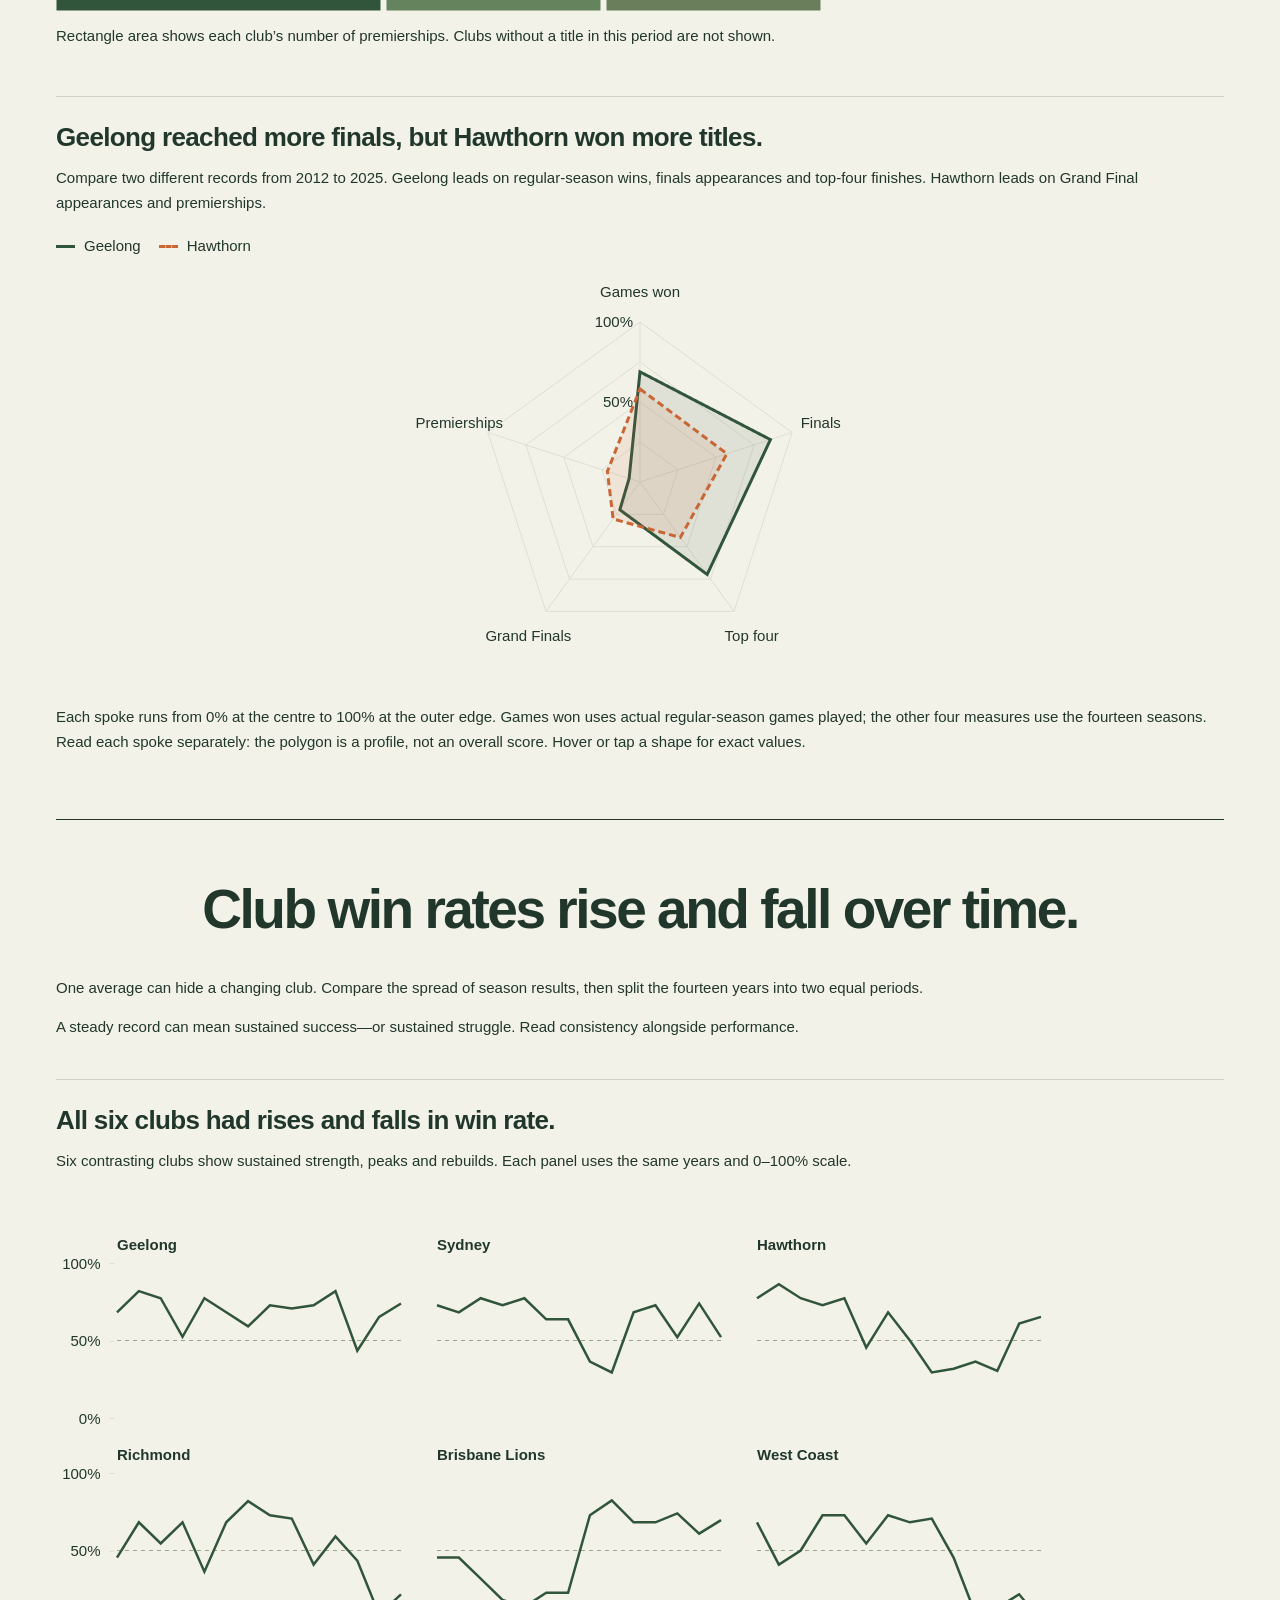
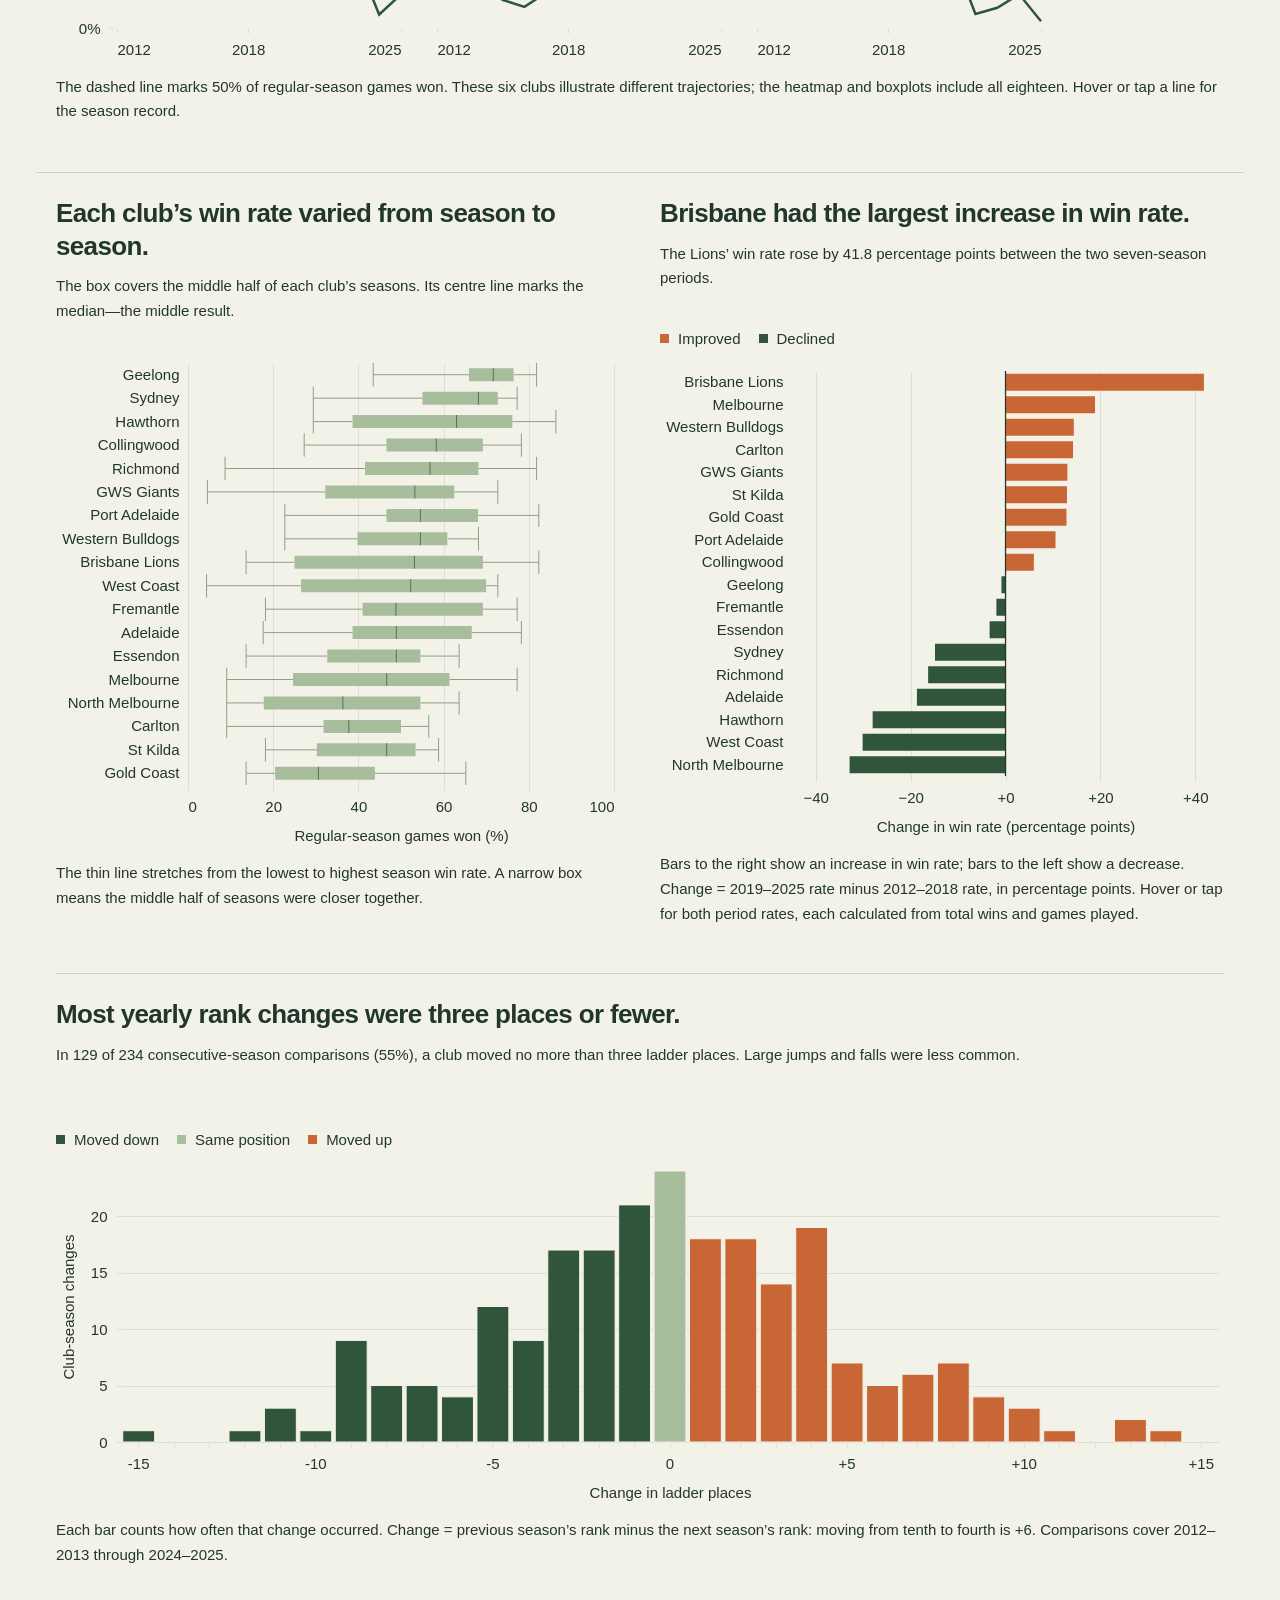
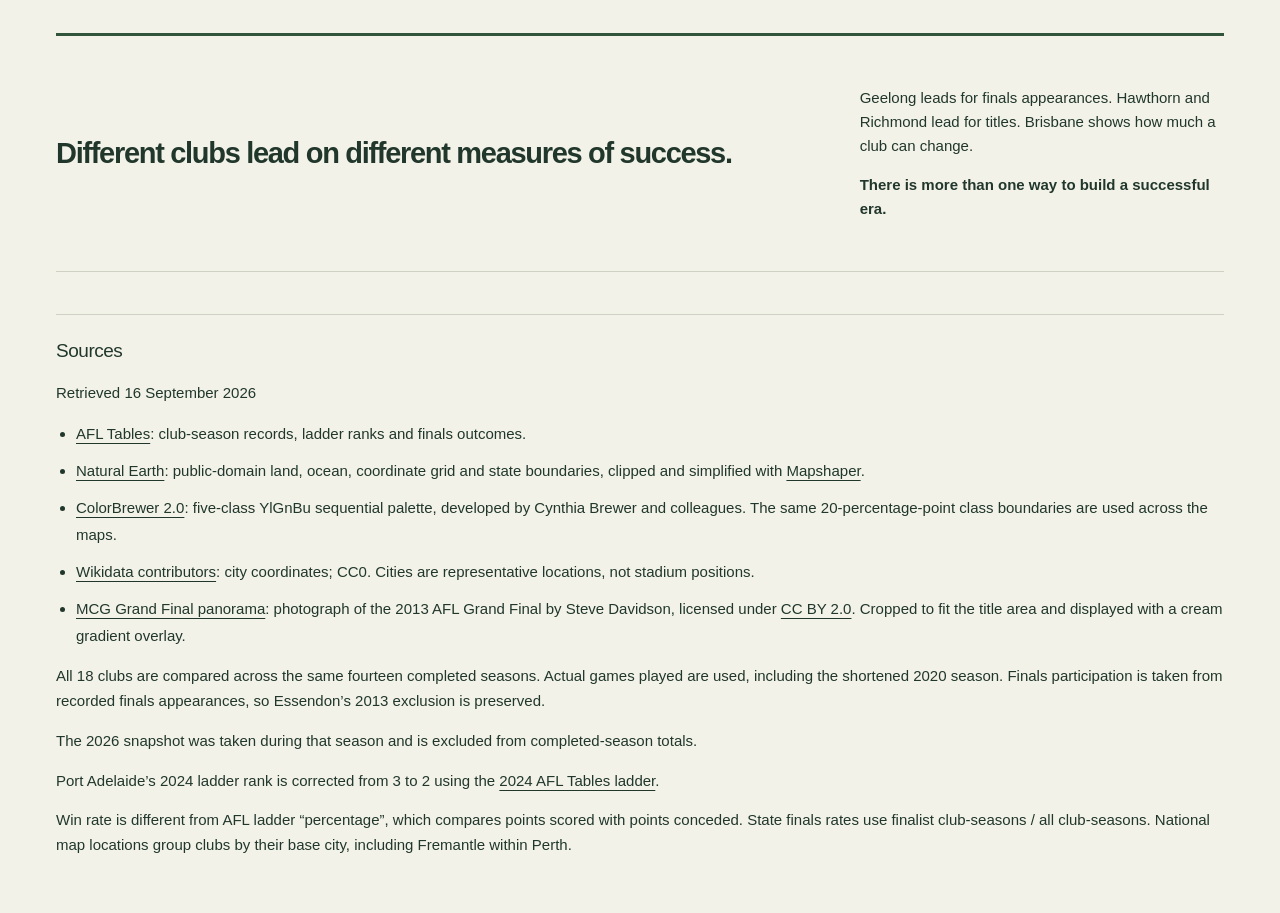
==== commit 1a50e560: "Swap the finals transition colours" ====
--- a/prototype/index.html
+++ b/prototype/index.html
@@ -68,7 +68,7 @@
 
             <h3>Finalists returned the next year 62.5% of the time.</h3>
             <p class="chart-deck">Finalists reached finals again in 62.5% of the following seasons. For clubs outside finals, 30% reached finals the next year.</p>
-            <div class="chart-legend"><span><i class="legend-square green"></i> Reached finals again</span><span><i class="legend-square orange"></i> Dropped out</span><span><i class="legend-square sage"></i> Entered finals</span><span><i class="legend-square neutral"></i> Missed both years</span></div>
+            <div class="chart-legend"><span><i class="legend-square orange"></i> Reached finals again</span><span><i class="legend-square green"></i> Dropped out</span><span><i class="legend-square sage"></i> Entered finals</span><span><i class="legend-square neutral"></i> Missed both years</span></div>
             <div class="chart" data-spec="finals_return" aria-label="Sankey diagram of 234 club-season transitions: 65 stayed in finals, 39 dropped out, 39 entered finals and 91 missed both years."></div>
             <figcaption>Read from left to right. Wider bands represent more club-season transitions; hover or tap for counts. The 13 season pairs run from 2012–2013 to 2024–2025. Each club appears once per pair, giving 234 observations.</figcaption>
           </figure>
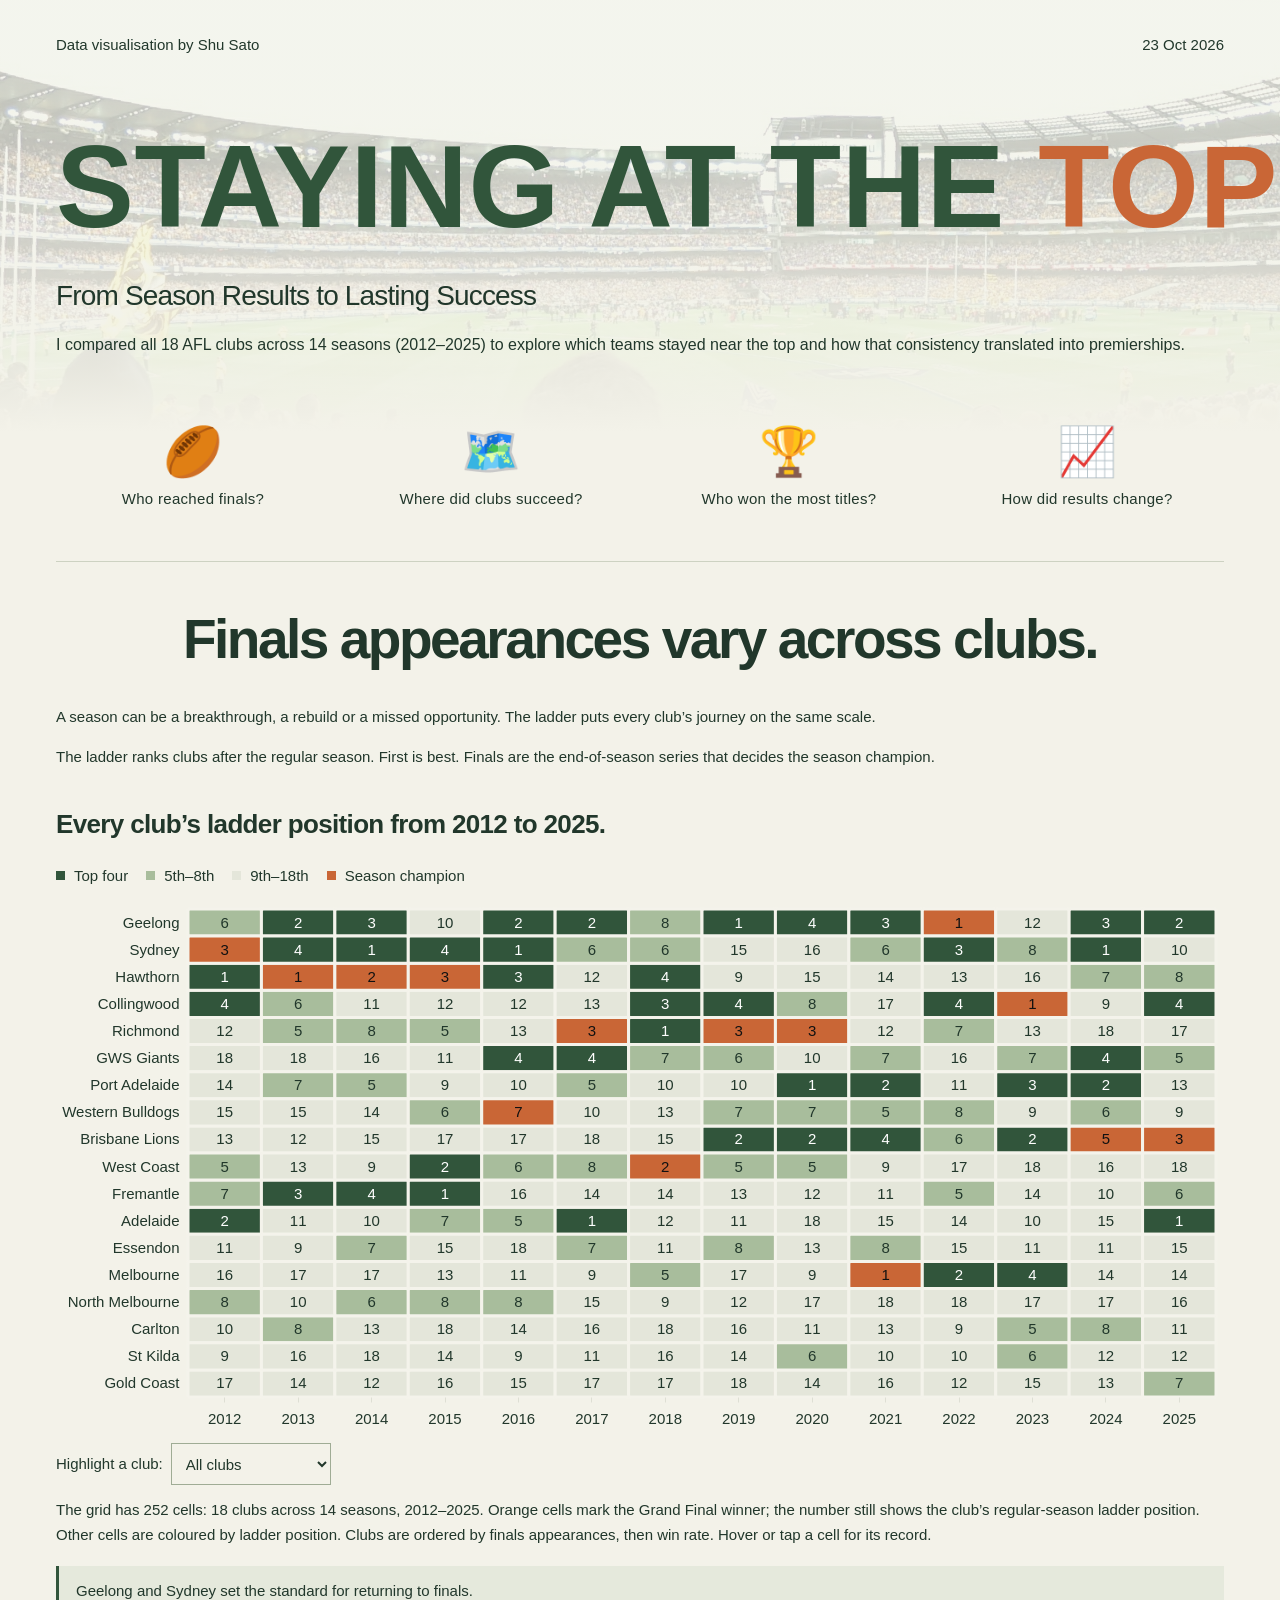
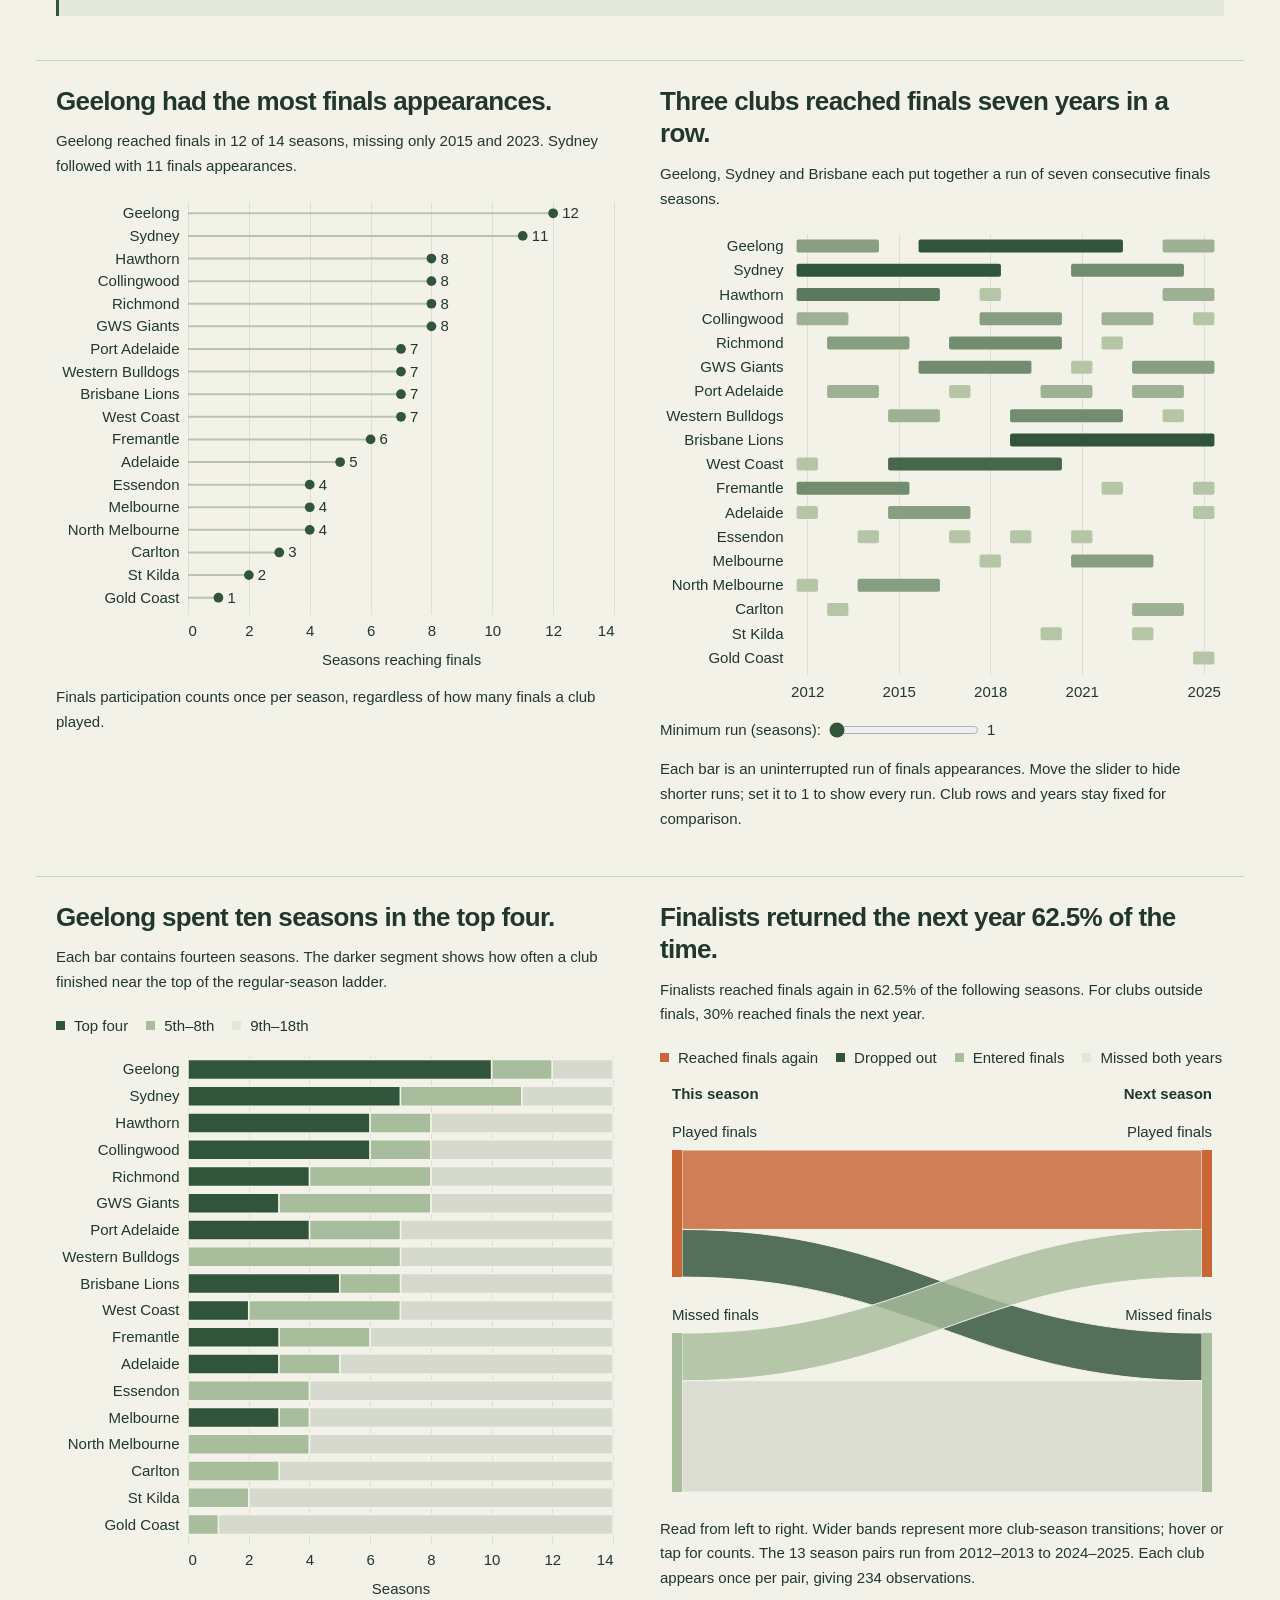
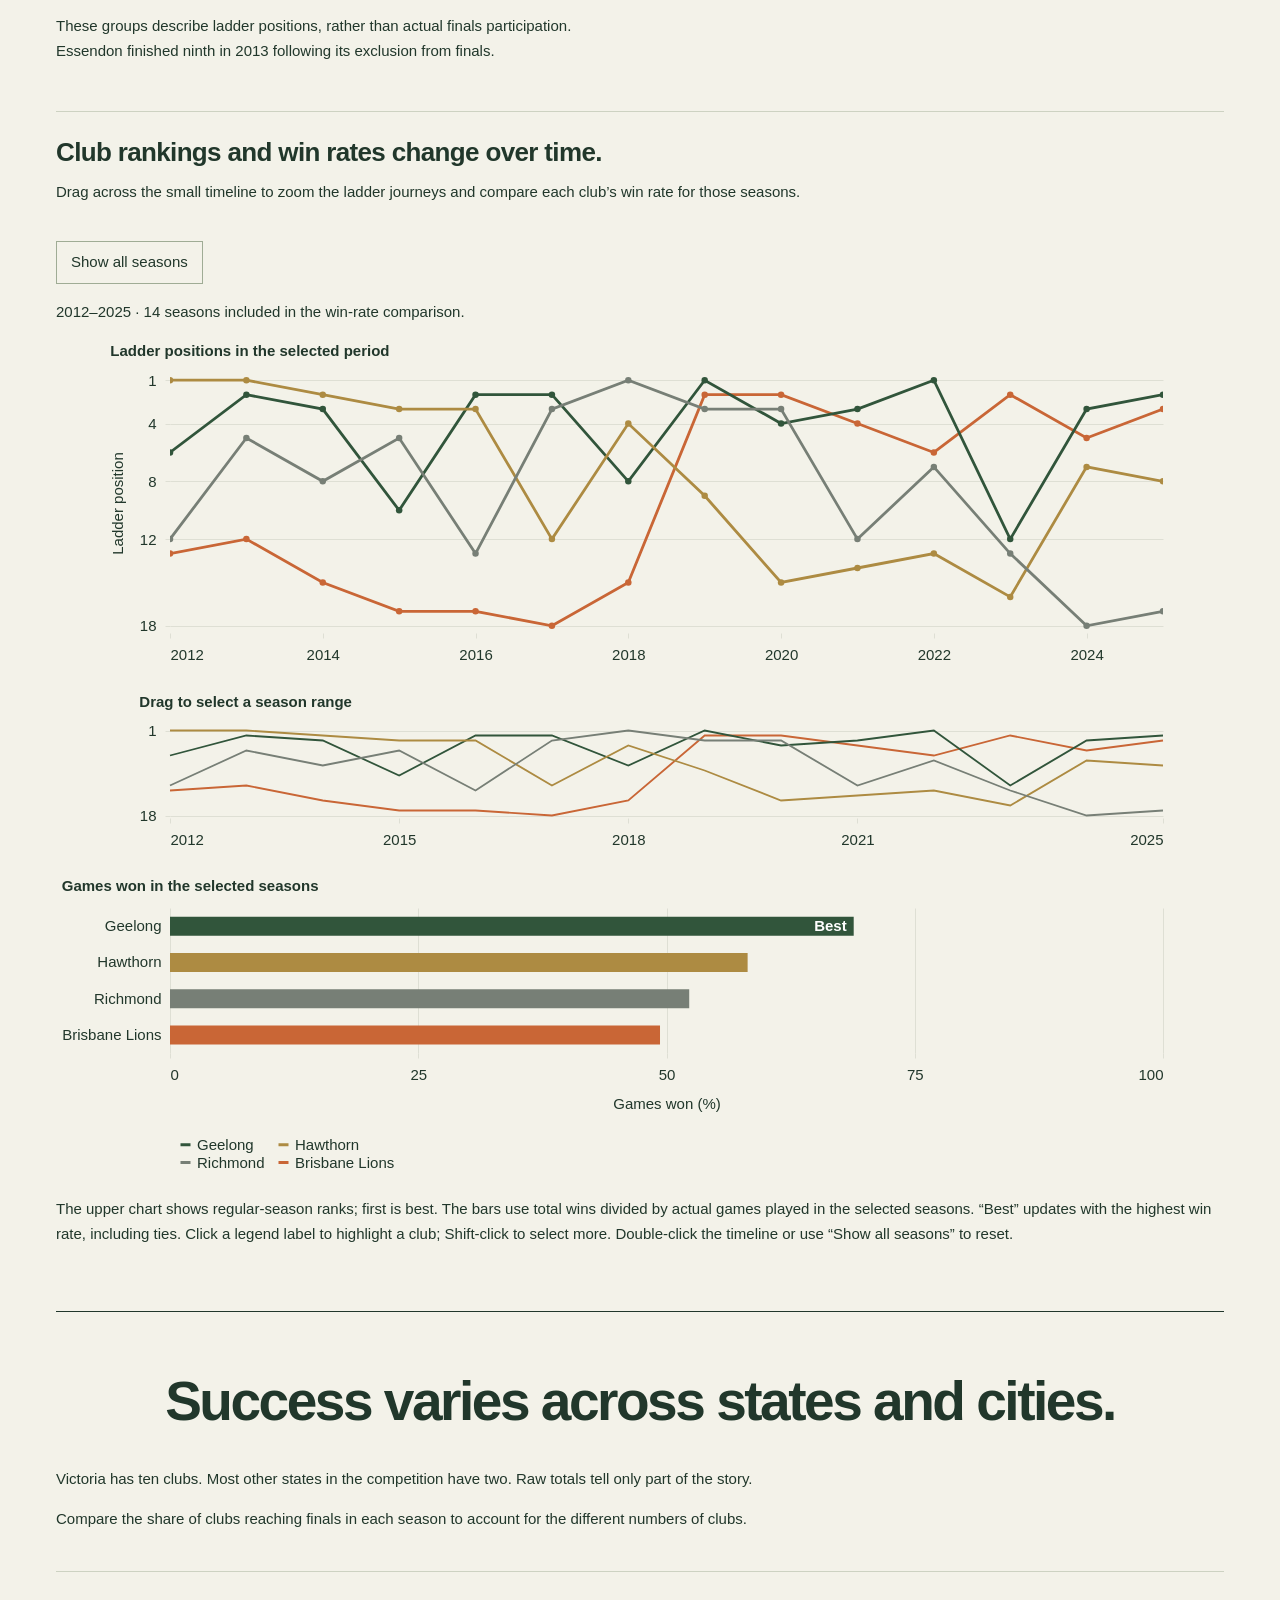
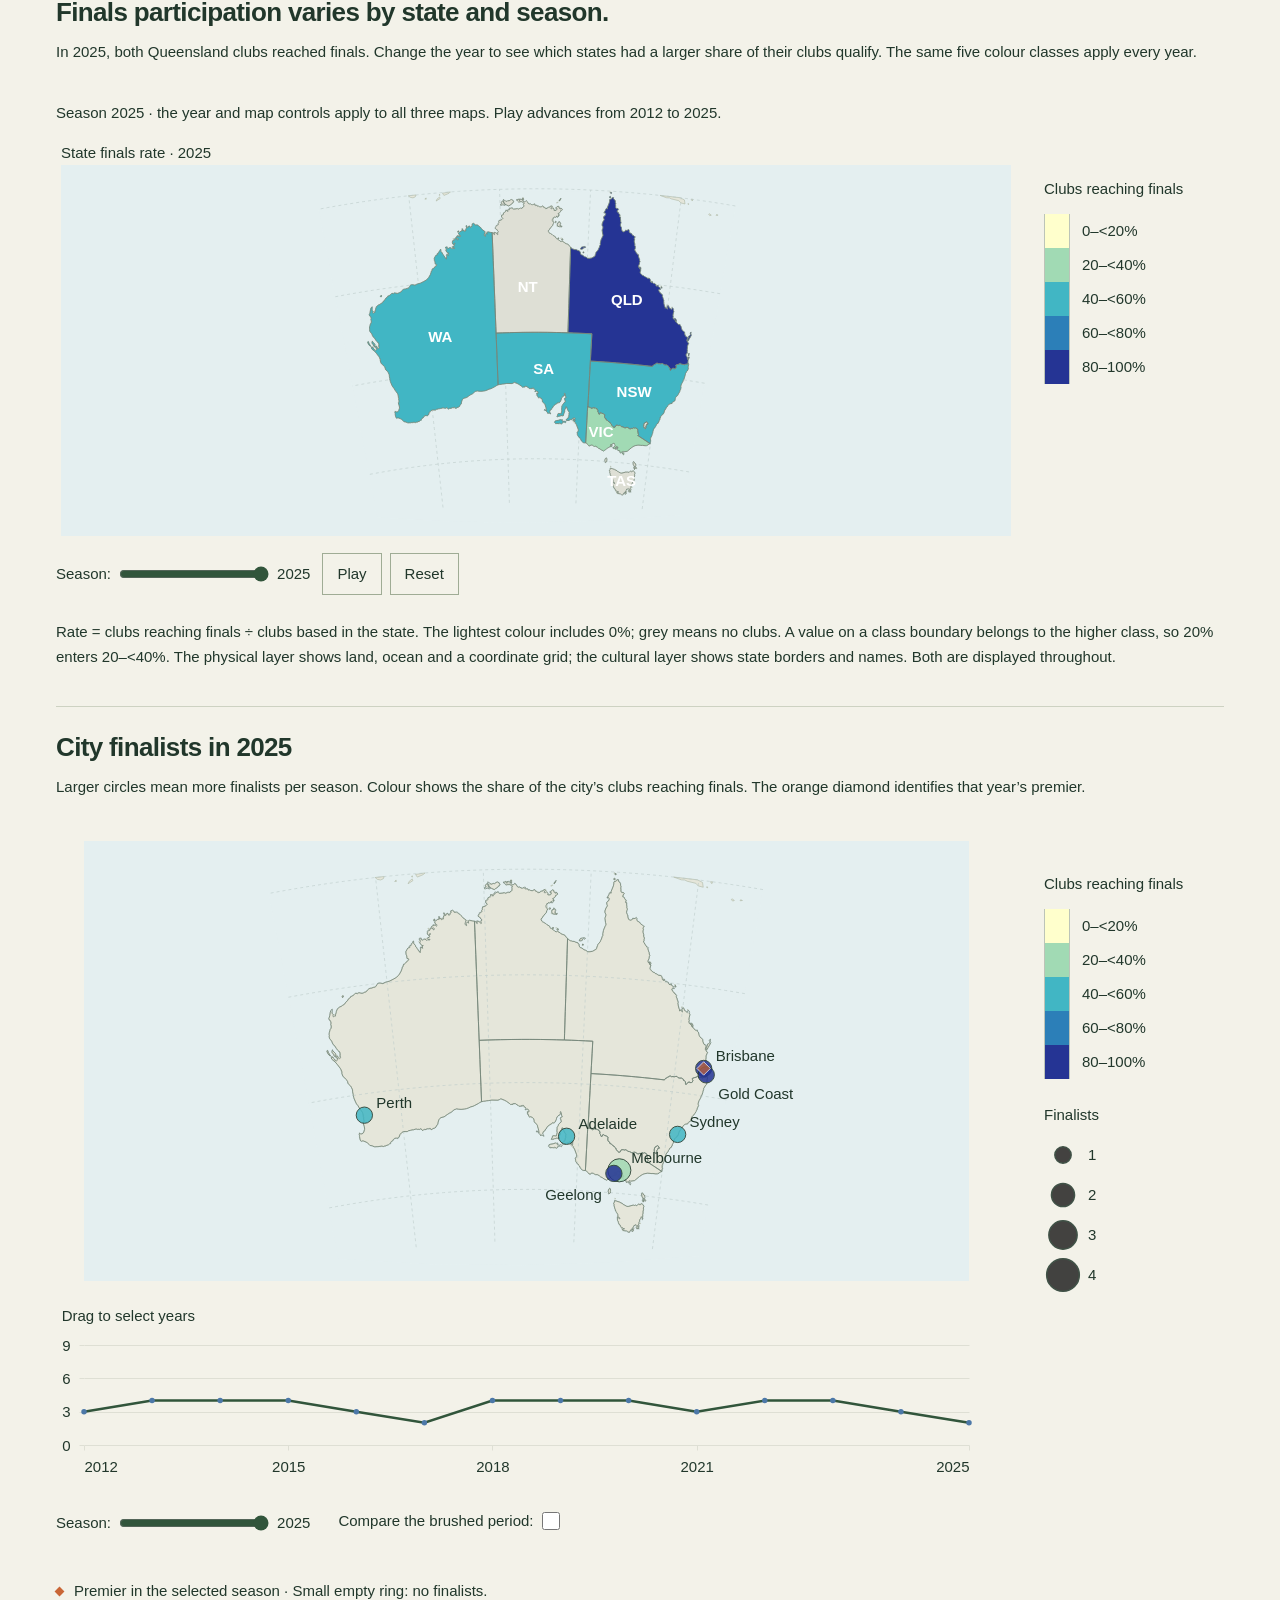
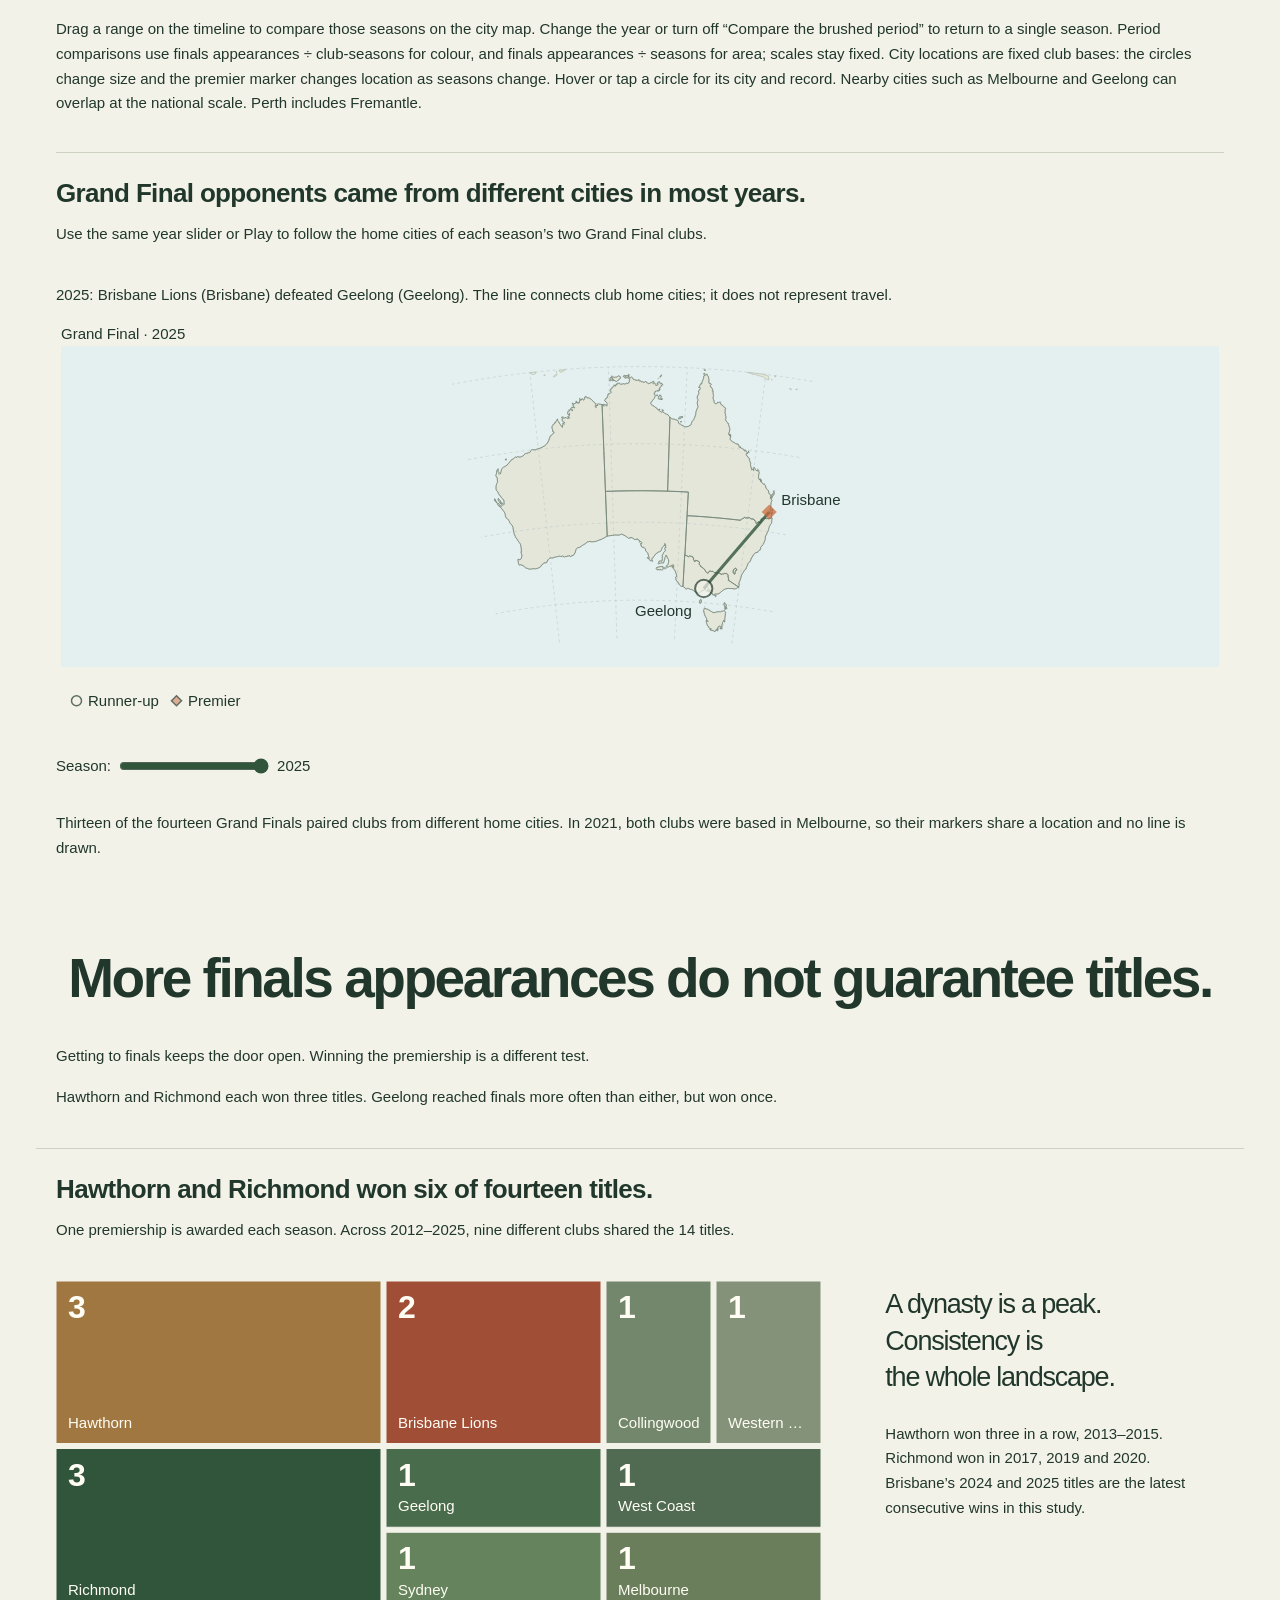
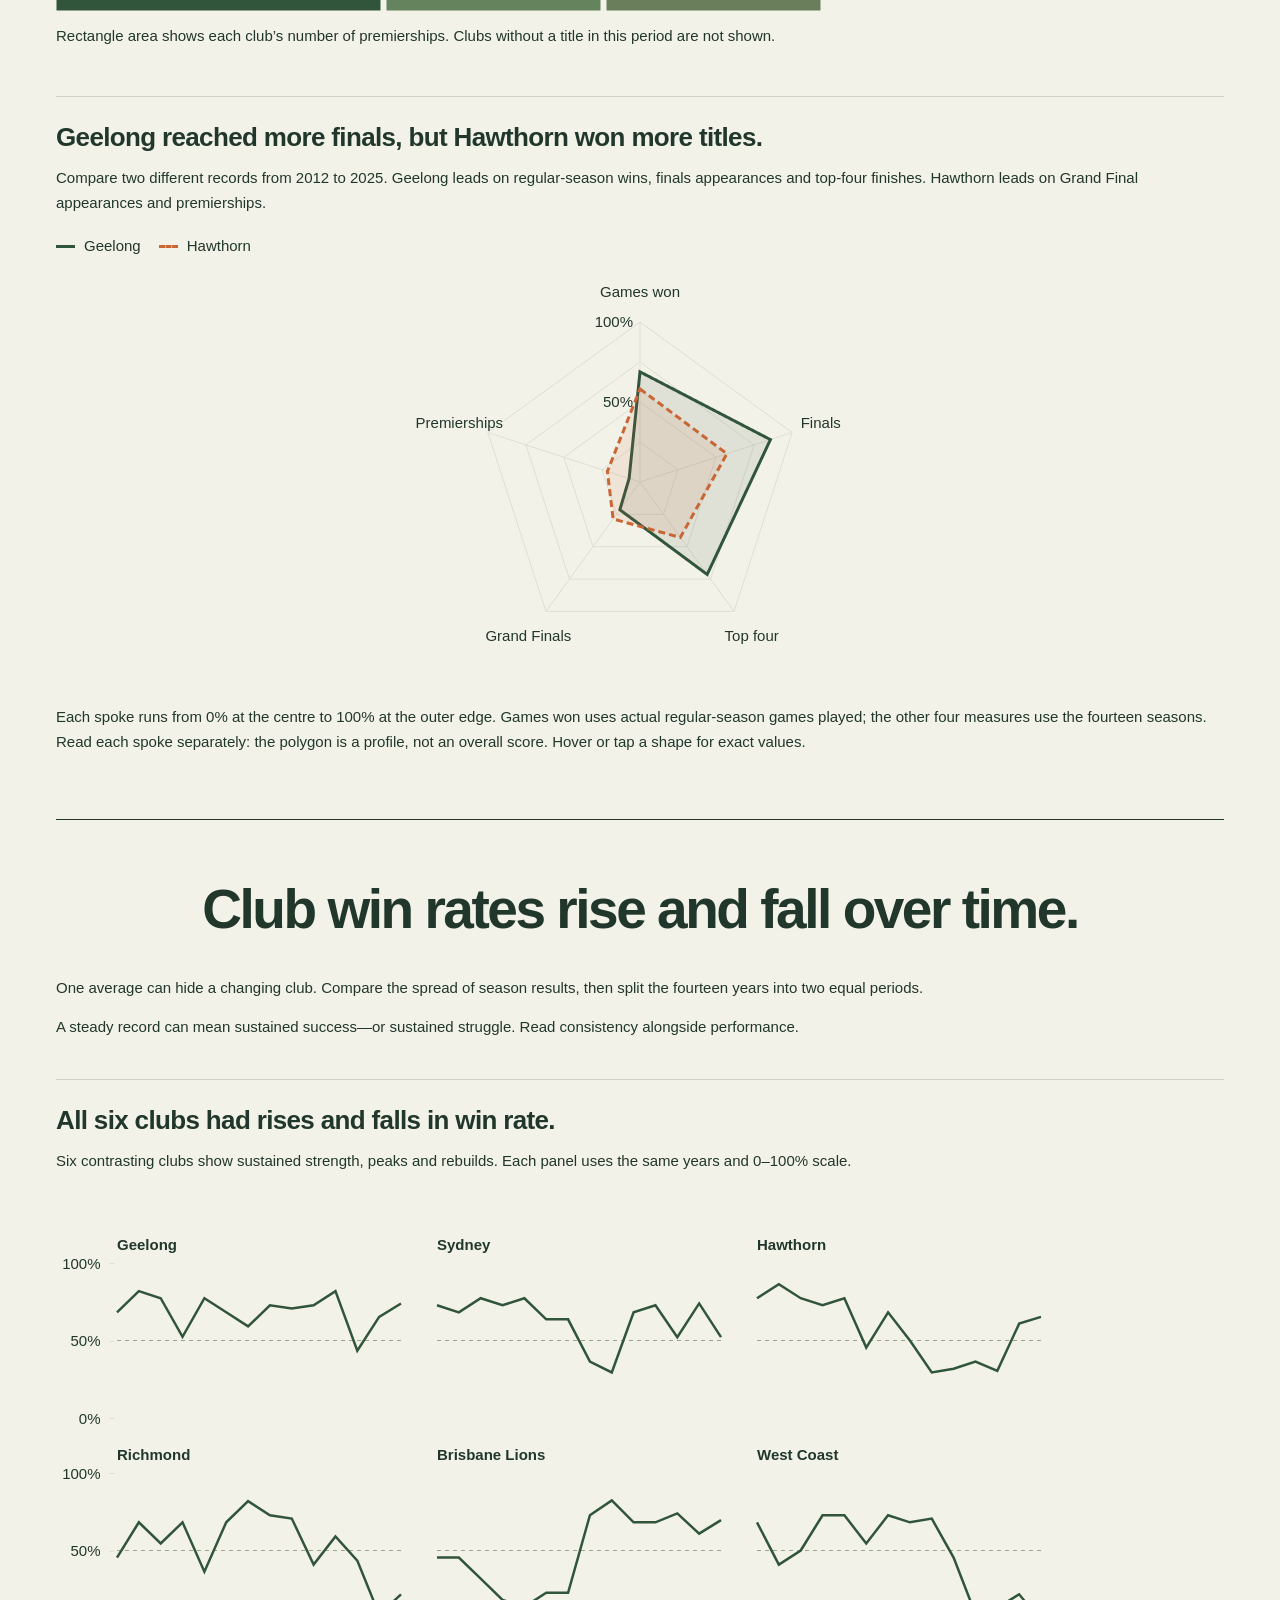
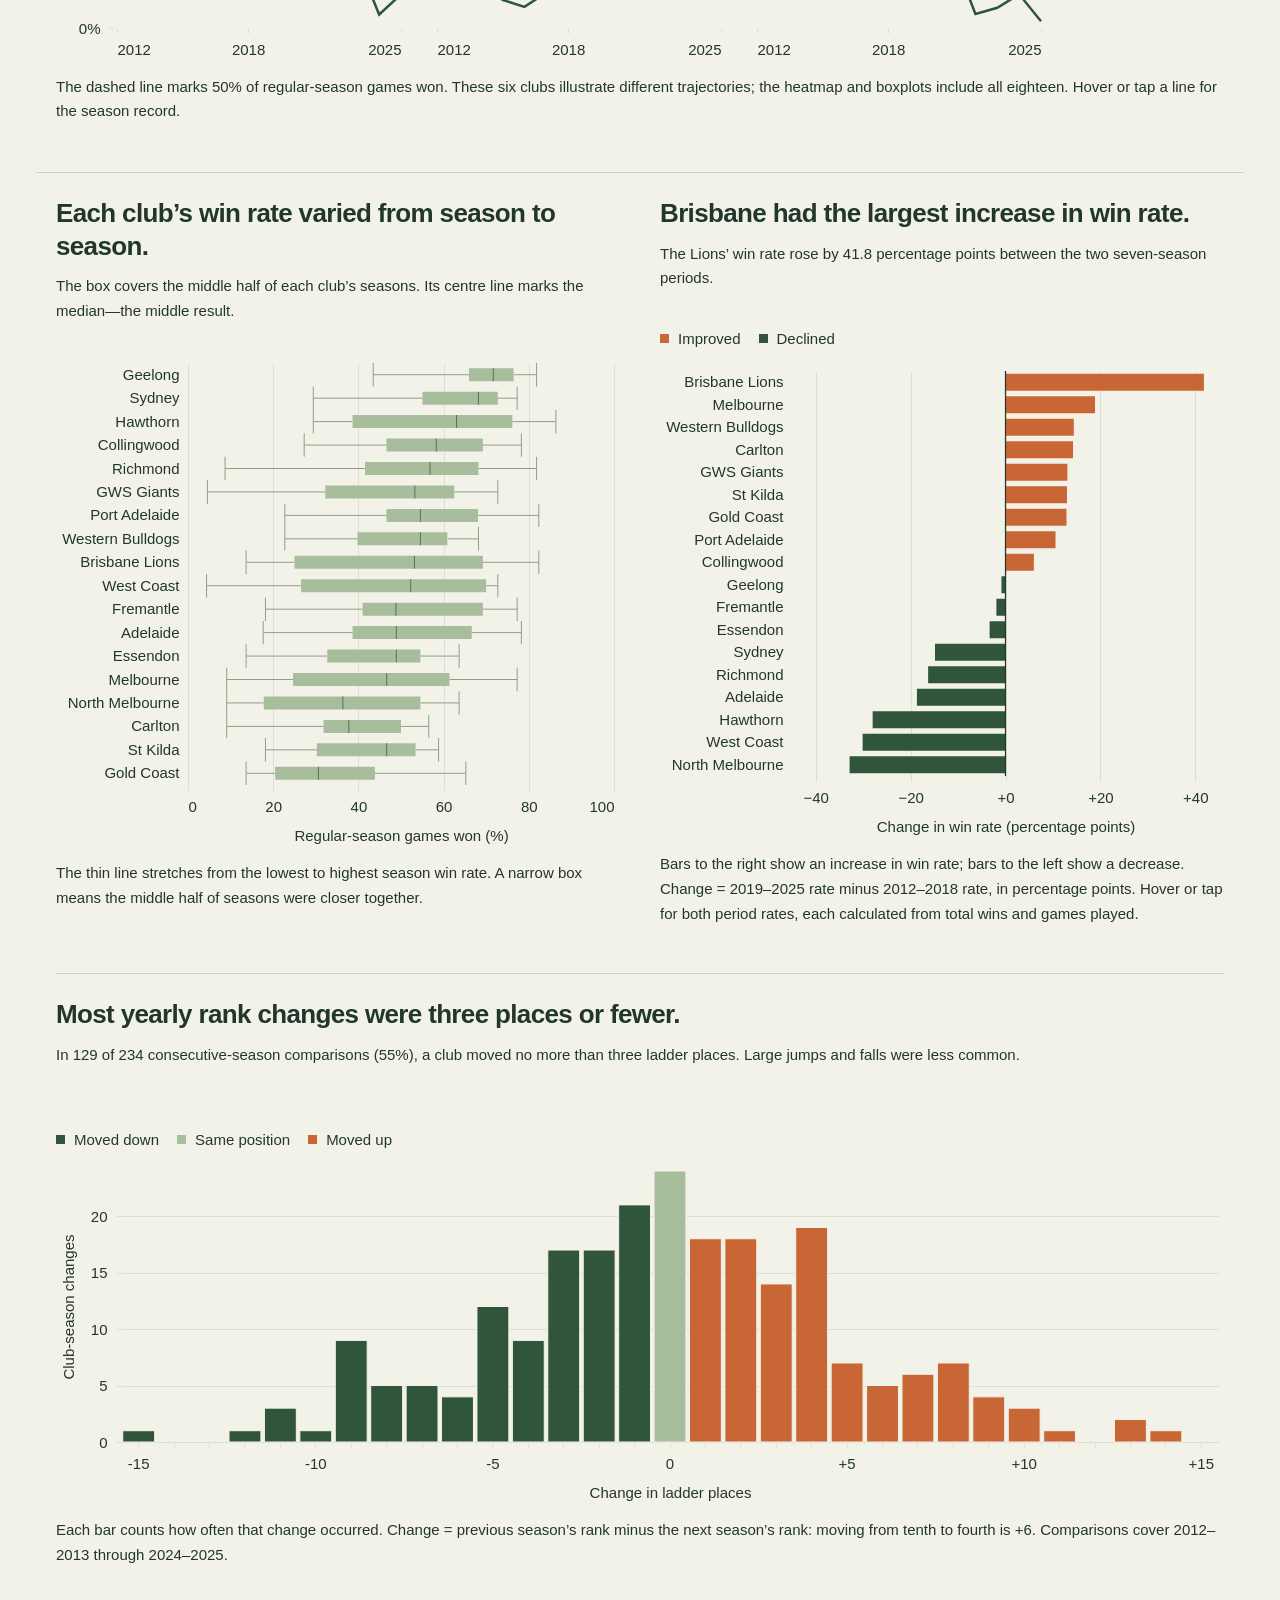
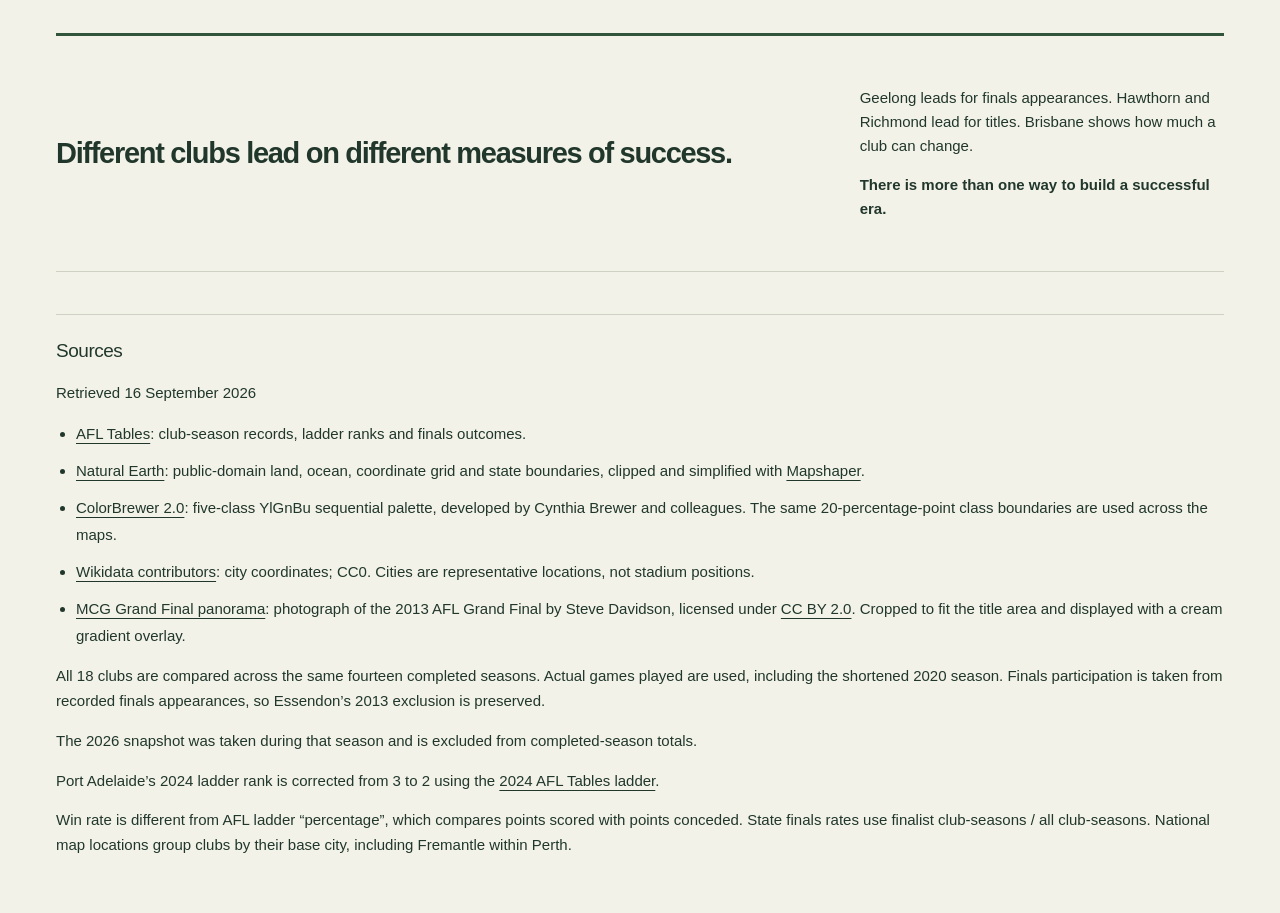
==== commit 0f878bb8: "Tighten spacing in the finalists size legend" ====
--- a/prototype/index.html
+++ b/prototype/index.html
@@ -8,7 +8,7 @@
   <title>Staying at the Top of AFL — 2012–2025</title>
   <link rel="stylesheet" href="vendor/pure-min.css">
   <link rel="stylesheet" href="vendor/grids-responsive-min.css">
-  <link rel="stylesheet" href="css/style.css?v=2d80ca9ea336">
+  <link rel="stylesheet" href="css/style.css?v=aa4d2b31dc57">
   <script defer src="vendor/vega.min.js"></script>
   <script defer src="vendor/vega-lite.min.js"></script>
   <script defer src="vendor/vega-embed.min.js"></script>
@@ -116,10 +116,10 @@
                 <p class="micro">Finalists</p>
                 <!-- Observed finalists range from 0 to 4 per city-season. Match Vega's fixed size scale: radius = sqrt(2400 × count / 9) / 2. -->
                 <ul>
-                  <li><svg width="56" height="54" viewBox="0 0 56 54" aria-hidden="true"><circle cx="28" cy="27" r="8.165"/></svg><span>1</span></li>
-                  <li><svg width="56" height="54" viewBox="0 0 56 54" aria-hidden="true"><circle cx="28" cy="27" r="11.547"/></svg><span>2</span></li>
-                  <li><svg width="56" height="54" viewBox="0 0 56 54" aria-hidden="true"><circle cx="28" cy="27" r="14.142"/></svg><span>3</span></li>
-                  <li><svg width="56" height="54" viewBox="0 0 56 54" aria-hidden="true"><circle cx="28" cy="27" r="16.33"/></svg><span>4</span></li>
+                  <li><svg width="38" height="38" viewBox="0 0 38 38" aria-hidden="true"><circle cx="19" cy="19" r="8.165"/></svg><span>1</span></li>
+                  <li><svg width="38" height="38" viewBox="0 0 38 38" aria-hidden="true"><circle cx="19" cy="19" r="11.547"/></svg><span>2</span></li>
+                  <li><svg width="38" height="38" viewBox="0 0 38 38" aria-hidden="true"><circle cx="19" cy="19" r="14.142"/></svg><span>3</span></li>
+                  <li><svg width="38" height="38" viewBox="0 0 38 38" aria-hidden="true"><circle cx="19" cy="19" r="16.33"/></svg><span>4</span></li>
                 </ul>
               </div>
             </aside>
--- a/prototype/css/style.css
+++ b/prototype/css/style.css
@@ -52,9 +52,9 @@
 .map-rate-legend>span::before{content:"";position:absolute;top:0;bottom:0;left:0;width:24px;background:var(--swatch);border-inline:1px solid #bcc4b8}
 .map-size-legend{margin-top:24px;font-size:15px;color:var(--ink)}
 .map-size-legend>p{margin:0 0 8px;color:var(--ink)}
-.map-size-legend ul{display:grid;grid-template-columns:1fr;gap:4px;list-style:none;margin:0;padding:0}
-.map-size-legend li{display:flex;align-items:center;gap:12px}
-.map-size-legend svg{display:block;flex:none;width:56px;height:54px}
+.map-size-legend ul{display:grid;grid-template-columns:1fr;gap:2px;list-style:none;margin:0;padding:0}
+.map-size-legend li{display:flex;align-items:center;gap:6px}
+.map-size-legend svg{display:block;flex:none;width:38px;height:38px}
 .map-size-legend circle{fill:#000;fill-opacity:.85;stroke:var(--ink);stroke-width:1.5;opacity:.85}
 .map-key{display:flex;align-items:center;flex-wrap:wrap;gap:8px;margin:12px 0}
 .map-study .chart-actions button:disabled{opacity:.5;cursor:default}
